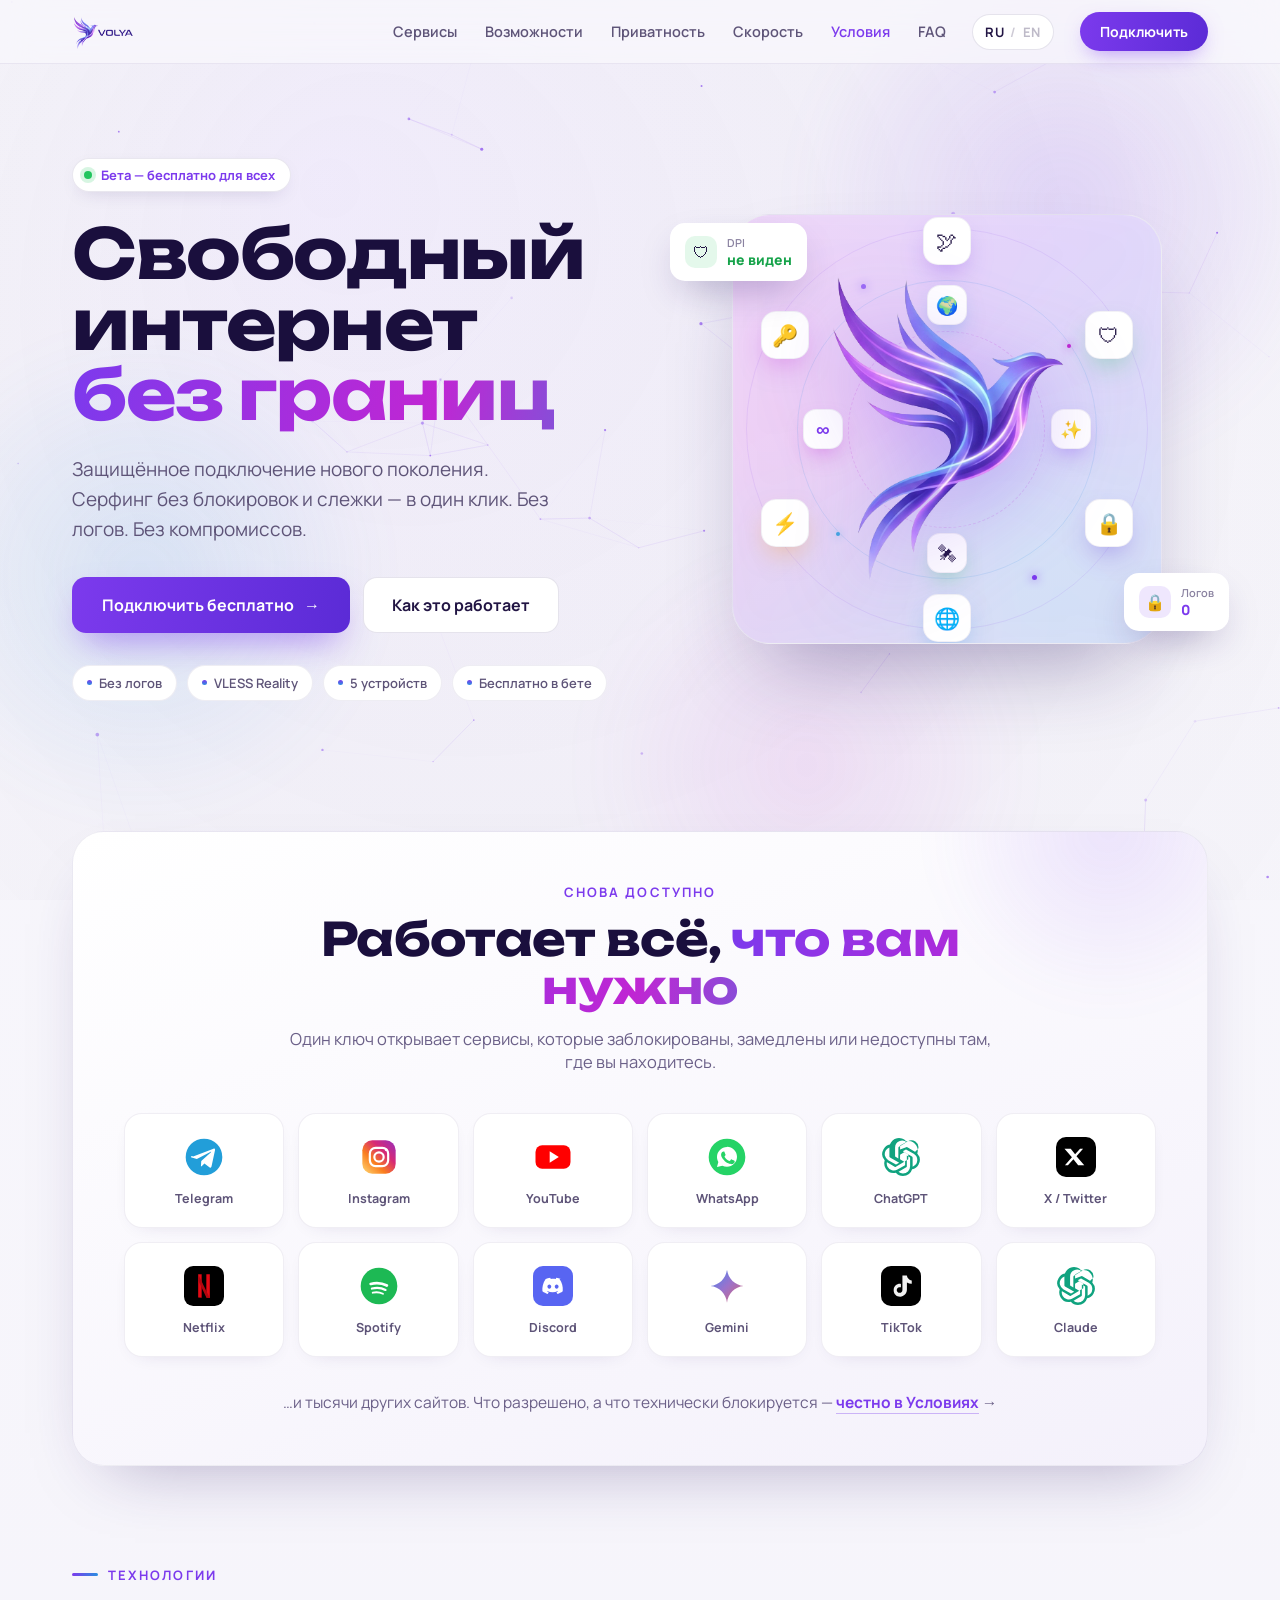
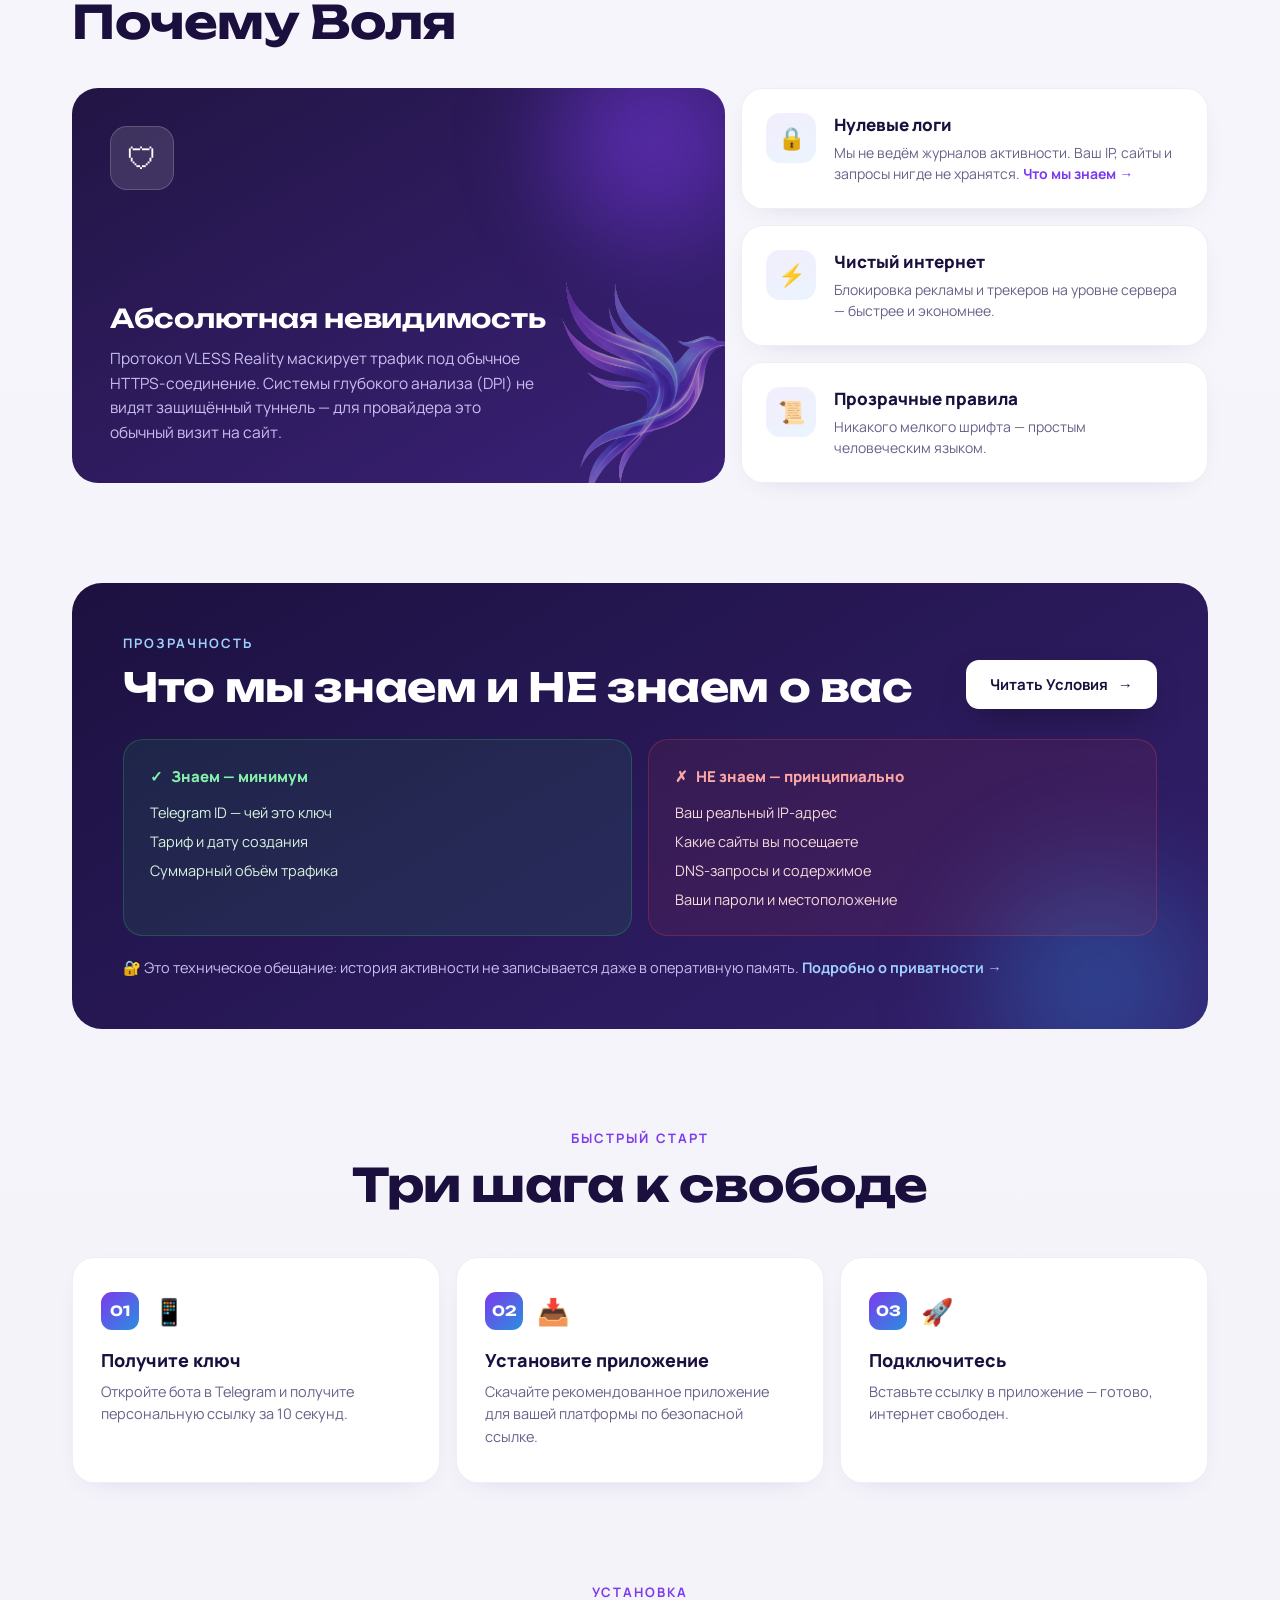
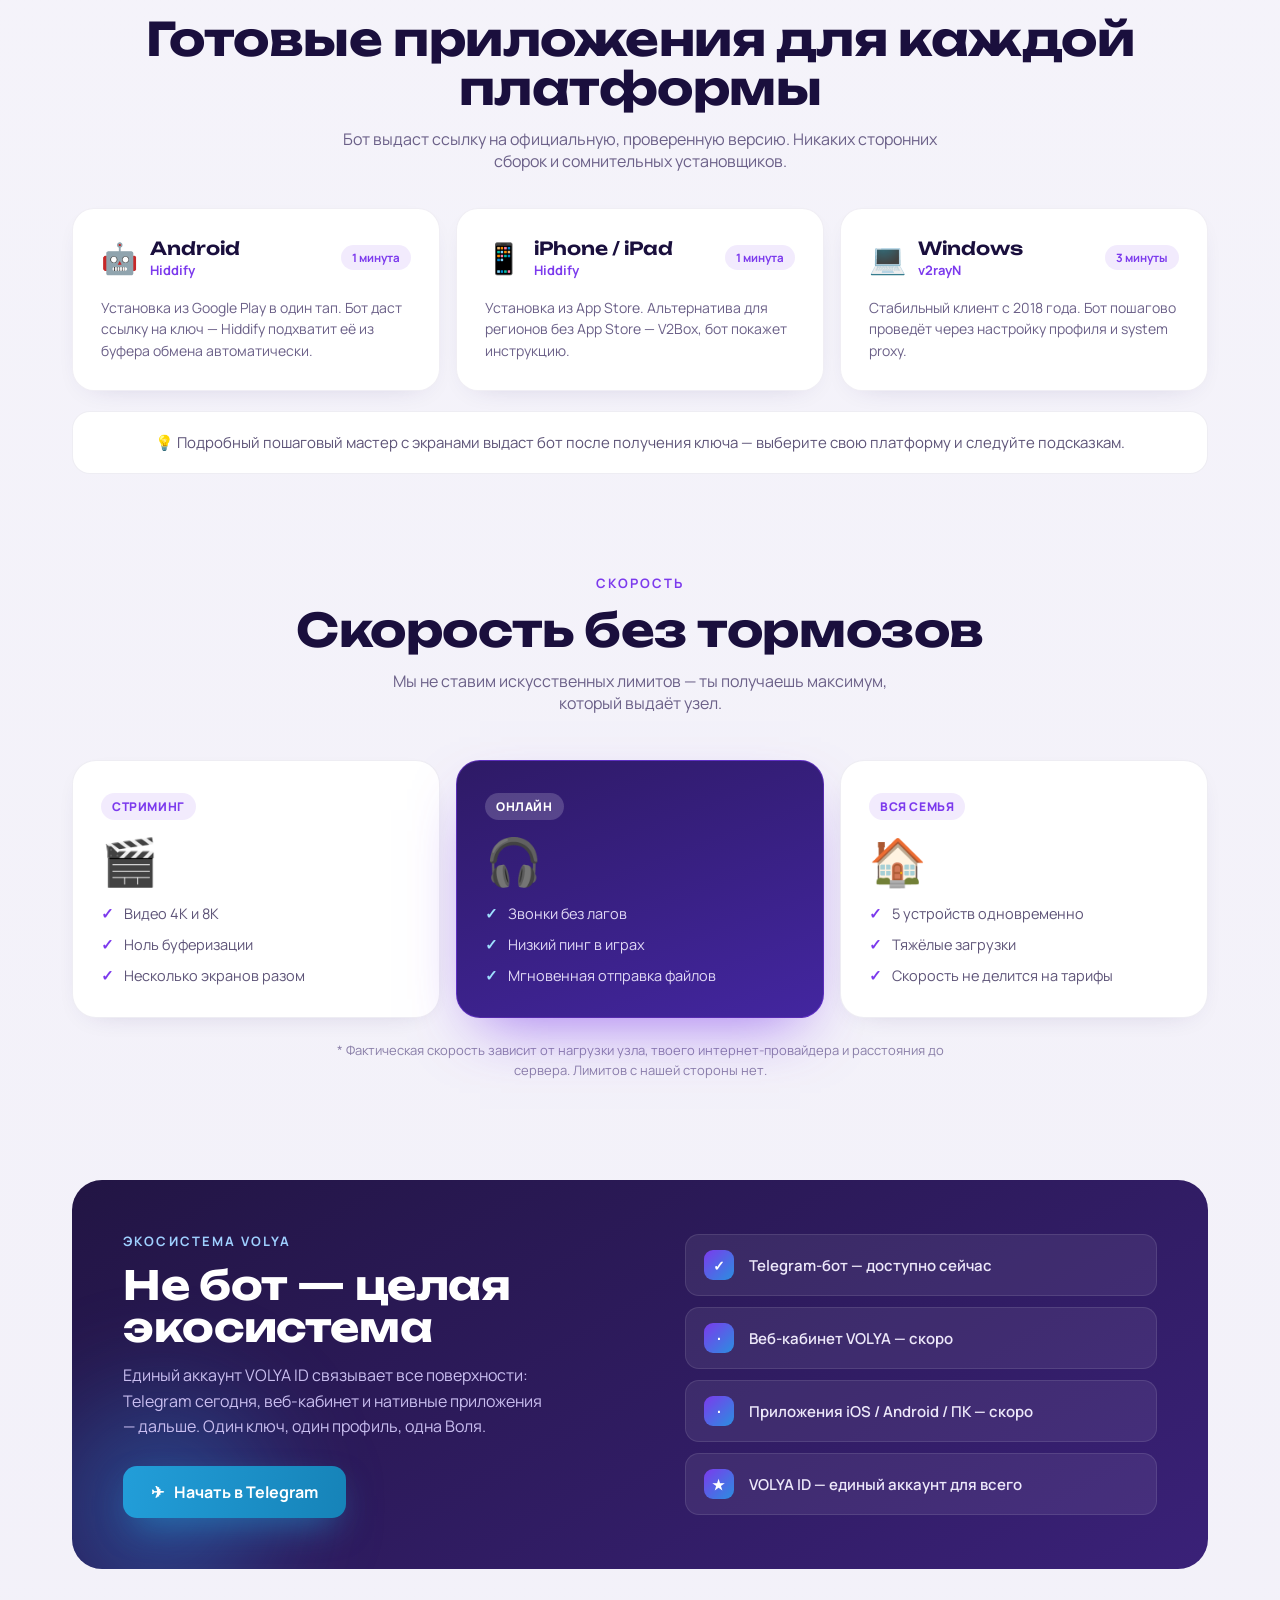
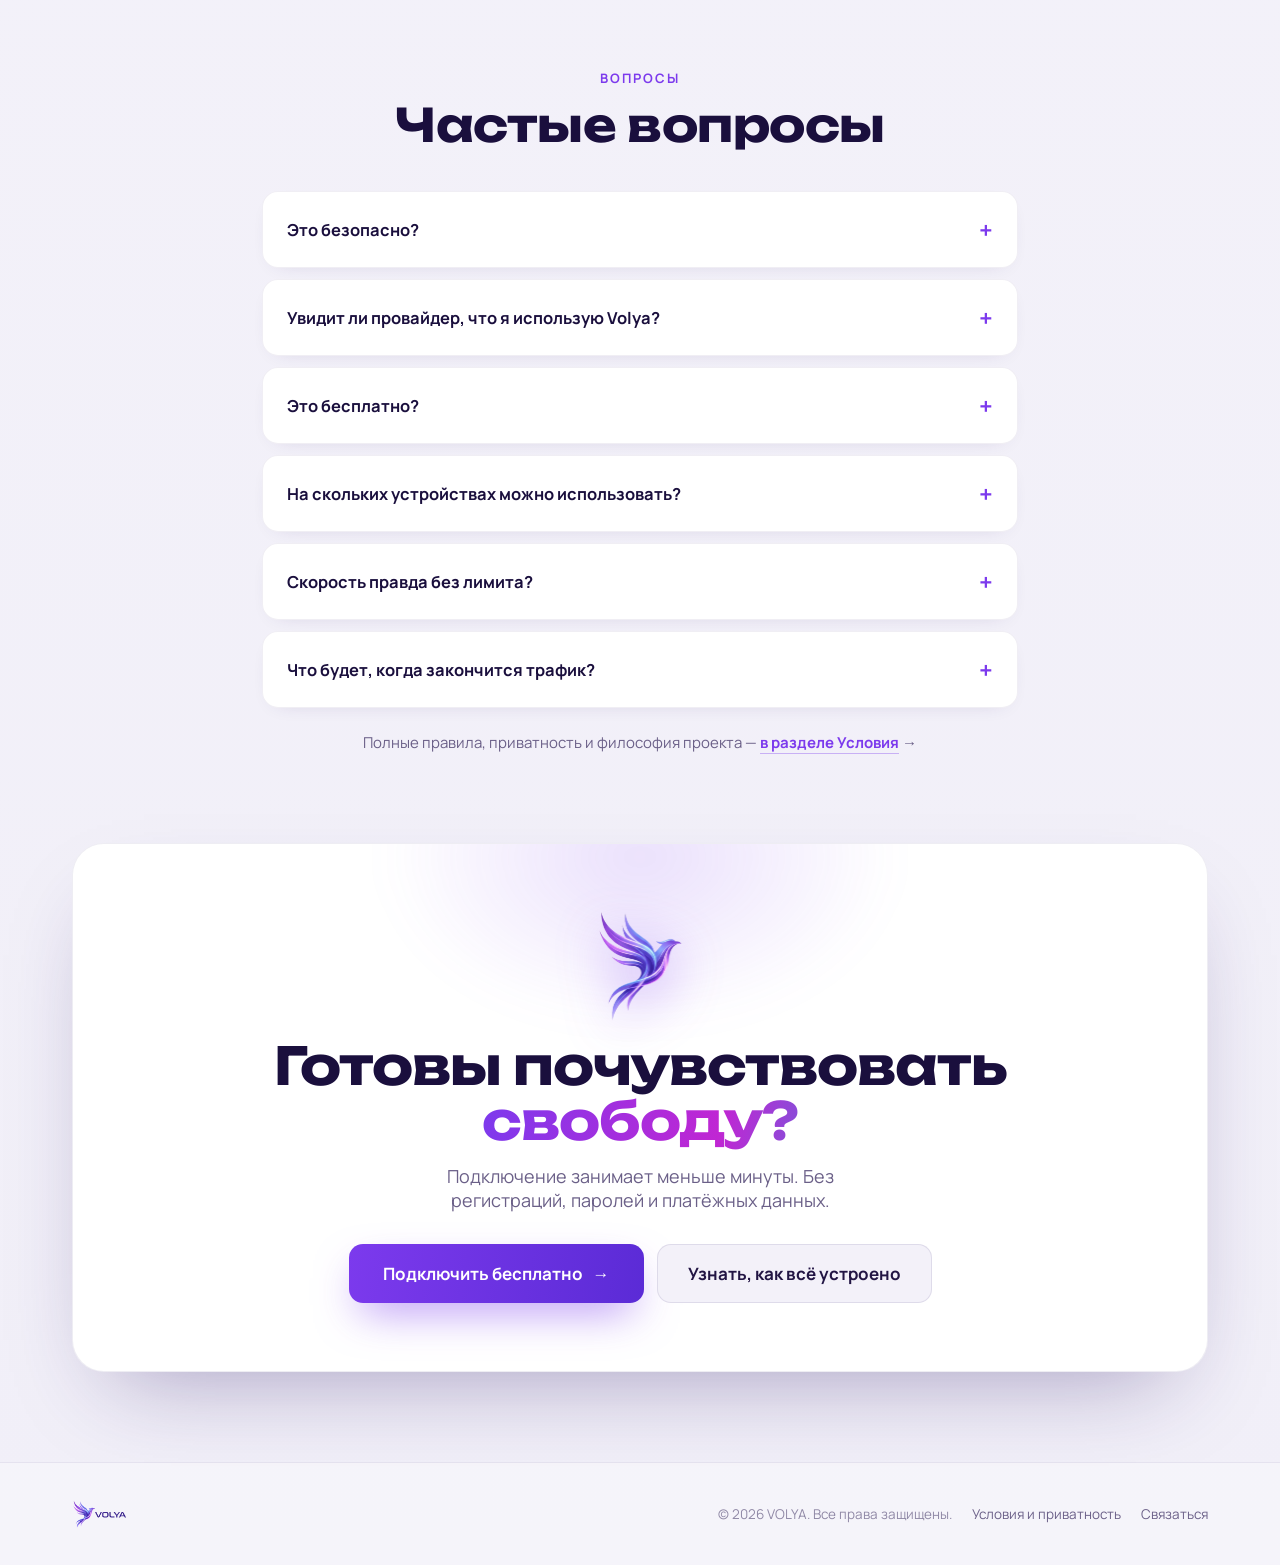
==== index.html @ 63282705 "feat(site): секция «Скорость без тормозов» вместо тарифов 10/20/30" ====
<!DOCTYPE html>
<html lang="ru">
<head>
<meta charset="UTF-8">
<meta name="viewport" content="width=device-width, initial-scale=1">
<title>VOLYA — Свободный интернет без границ</title>
<meta name="description" content="VOLYA — защищённое подключение нового поколения. Серфинг без блокировок и слежки в один клик. Без логов, без компромиссов.">
<link rel="icon" type="image/png" href="favicon.png?v=2">
<link href="assets/fonts/fonts.css" rel="stylesheet">
<style>
*{box-sizing:border-box;margin:0;padding:0}
html{scroll-behavior:smooth;scroll-padding-top:80px}
body{background:#F4F3F9;color:#221544;font-family:'Manrope',sans-serif;-webkit-font-smoothing:antialiased;overflow-x:hidden}
::selection{background:rgba(124,58,237,.18);color:#221544}
a{color:inherit;text-decoration:none}
button{font-family:inherit}
img{max-width:100%;display:block}
@keyframes floatY{0%{transform:translateY(0)}50%{transform:translateY(-16px)}100%{transform:translateY(0)}}
@keyframes floatY2{0%{transform:translateY(0)}50%{transform:translateY(13px)}100%{transform:translateY(0)}}
@keyframes meshShift{0%{transform:translate(0,0) rotate(0)}50%{transform:translate(-4%,3%) rotate(8deg)}100%{transform:translate(0,0) rotate(0)}}
@keyframes shimmer{0%{background-position:0% 50%}100%{background-position:200% 50%}}
@keyframes pulseDot{0%,100%{opacity:1;transform:scale(1)}50%{opacity:.35;transform:scale(.6)}}
@keyframes orbit{to{transform:rotate(360deg)}}
@keyframes orbitR{to{transform:rotate(-360deg)}}
.shdisplay{font-family:'Unbounded',sans-serif}
.shimmer{background:linear-gradient(100deg,#7C3AED 0%,#C026D3 38%,#2A8FE0 72%,#7C3AED 100%);background-size:200% auto;-webkit-background-clip:text;background-clip:text;color:transparent;animation:shimmer 7s linear infinite}
.hov{transition:transform .25s,box-shadow .25s,border-color .25s,background .25s,color .25s}
@media(prefers-reduced-motion:reduce){*,*::before,*::after{animation-duration:.001ms!important;animation-iteration-count:1!important;transition-duration:.001ms!important}}
@media(max-width:760px){[style*="blur(42px)"]{animation:none!important}}
.burger{display:none;align-items:center;justify-content:center;width:42px;height:42px;border-radius:12px;background:#fff;border:1px solid rgba(46,26,102,.12);cursor:pointer;flex-direction:column;gap:4px}
.burger span{display:block;width:18px;height:2px;border-radius:2px;background:#5E5478}
.mobile-menu{display:none;position:fixed;inset:0;z-index:60;background:rgba(248,247,252,.98);flex-direction:column;padding:88px 26px 30px;gap:6px}
.mobile-menu a{font-family:'Unbounded',sans-serif;font-weight:600;font-size:22px;color:#1A0F3D;padding:14px 0;border-bottom:1px solid rgba(46,26,102,.06)}
.mobile-menu .mm-cta{font-family:'Manrope';font-weight:700;font-size:16px;color:#fff;text-align:center;border:none;border-bottom:none;border-radius:14px;padding:16px;margin-top:16px;background:linear-gradient(100deg,#7C3AED,#5B2BD6)}
.mm-close{position:absolute;top:20px;right:20px;width:42px;height:42px;border-radius:12px;background:#fff;border:1px solid rgba(46,26,102,.12);cursor:pointer;font-size:20px;color:#5E5478}
.hov-nav:hover{color:#221544!important}
.hov-nav-active:hover{color:#5B2BD6!important}
.hov-btn:hover{transform:translateY(-1px);box-shadow:0 12px 28px -8px rgba(124,58,237,.75)!important}
.hov-cta:hover{transform:translateY(-2px);box-shadow:0 22px 46px -12px rgba(124,58,237,.75)!important}
.hov-secondary:hover{border-color:rgba(124,58,237,.4)!important}
.hov-card:hover{transform:translateY(-5px);box-shadow:0 18px 40px -18px rgba(124,58,237,.5)!important}
.hov-card-feat:hover{border-color:rgba(124,58,237,.3)!important}
.hov-lift:hover{transform:translateY(-2px)}
.hov-tariff:hover{transform:translateY(-5px)}
.hov-pill:hover{border-color:rgba(124,58,237,.4)!important;color:#221544!important}
.faq-button:hover{background:rgba(124,58,237,.04)}
.faq-item.open .faq-icon{transform:rotate(45deg)}
.faq-item.open .faq-answer{max-height:600px!important}
.faq-item.open{border-color:rgba(124,58,237,.35)!important}
.lang-btn{cursor:pointer;letter-spacing:.04em}
.lang-btn:hover{border-color:rgba(124,58,237,.4)!important}
@media(max-width:920px){
  .hero-grid{grid-template-columns:1fr!important;padding-top:120px!important}
  .hero-visual{min-height:380px!important;max-width:380px!important;margin:0 auto!important}
  .nav-links{display:none!important}
  .nav-cta-mobile-hide{display:none!important}
  .burger{display:flex!important}
  #siteNav{backdrop-filter:none!important;-webkit-backdrop-filter:none!important;background:rgba(248,247,252,.97)!important}
  .grid-3,.grid-6{grid-template-columns:1fr 1fr!important}
  .grid-features{grid-template-columns:1fr!important}
  .grid-tg{grid-template-columns:1fr!important}
}
@media(max-width:560px){
  .grid-3,.grid-6,.grid-tariffs{grid-template-columns:1fr!important}
  .nav-cta-mobile-hide{display:none!important}
  .nav-bar{padding:10px 18px!important;gap:14px!important}
  .section-pad{padding-left:18px!important;padding-right:18px!important}
}
</style>
</head>
<body>
<div style="position:relative;min-height:100vh;background:linear-gradient(180deg,#F8F7FC 0%,#F1EFF8 100%)">

<canvas id="cosmosCanvas" style="position:fixed;inset:0;width:100%;height:100%;pointer-events:none;z-index:0"></canvas>

<div id="ambient" style="position:fixed;inset:0;pointer-events:none;z-index:0;overflow:hidden">
  <div style="position:absolute;top:-10%;right:-6%;width:46vw;height:46vw;border-radius:50%;background:radial-gradient(circle,rgba(124,58,237,.16),transparent 65%);filter:blur(20px)"></div>
  <div style="position:absolute;top:34%;left:-10%;width:42vw;height:42vw;border-radius:50%;background:radial-gradient(circle,rgba(42,143,224,.13),transparent 65%);filter:blur(20px)"></div>
  <div style="position:absolute;bottom:-12%;right:18%;width:38vw;height:38vw;border-radius:50%;background:radial-gradient(circle,rgba(192,38,211,.10),transparent 65%);filter:blur(24px)"></div>
</div>

<!-- NAV -->
<nav id="siteNav" style="position:fixed;top:0;left:0;right:0;z-index:50;backdrop-filter:blur(16px);-webkit-backdrop-filter:blur(16px);background:rgba(248,247,252,.74);border-bottom:1px solid rgba(46,26,102,.07)">
  <div class="nav-bar" style="max-width:1200px;margin:0 auto;padding:12px 32px;display:flex;align-items:center;gap:26px">
    <a href="#top" style="display:flex;align-items:center;margin-right:auto"><img src="assets/logo.png" alt="VOLYA" style="height:34px;width:auto"></a>
    <div class="nav-links" style="display:flex;gap:28px;align-items:center">
      <a class="hov hov-nav" href="#services" style="font-size:14.5px;font-weight:600;color:#5E5478" data-i18n="nav.services">Сервисы</a>
      <a class="hov hov-nav" href="#why" style="font-size:14.5px;font-weight:600;color:#5E5478" data-i18n="nav.features">Возможности</a>
      <a class="hov hov-nav" href="/privacy.html" style="font-size:14.5px;font-weight:600;color:#5E5478" data-i18n="nav.privacy">Приватность</a>
      <a class="hov hov-nav" href="#tariffs" style="font-size:14.5px;font-weight:600;color:#5E5478" data-i18n="nav.tariffs">Скорость</a>
      <a class="hov hov-nav-active" href="/terms.html" style="font-size:14.5px;font-weight:600;color:#7C3AED" data-i18n="nav.terms">Условия</a>
      <a class="hov hov-nav" href="#faq" style="font-size:14.5px;font-weight:600;color:#5E5478" data-i18n="nav.faq">FAQ</a>
    </div>
    <button class="lang-btn" onclick="toggleLang()" style="display:flex;align-items:center;gap:6px;background:#fff;border:1px solid rgba(46,26,102,.12);color:#5E5478;font-weight:700;font-size:13px;padding:8px 12px;border-radius:999px">
      <span id="lang-ru" style="color:#221544">RU</span><span style="opacity:.3">/</span><span id="lang-en" style="opacity:.4">EN</span>
    </button>
    <a class="hov hov-btn nav-cta-mobile-hide" href="https://t.me/volya_gate_bot" target="_blank" rel="noopener" style="display:inline-flex;align-items:center;gap:8px;font-weight:700;font-size:14px;color:#fff;padding:10px 20px;border-radius:999px;background:linear-gradient(100deg,#7C3AED,#5B2BD6);box-shadow:0 8px 22px -8px rgba(124,58,237,.6)" data-i18n="nav.connect">Подключить</a>
    <button class="burger" onclick="toggleMenu()" aria-label="Меню"><span></span><span></span><span></span></button>
  </div>
</nav>

<!-- MOBILE MENU -->
<div id="mobileMenu" class="mobile-menu">
  <button class="mm-close" onclick="toggleMenu()" aria-label="Закрыть">✕</button>
  <a href="#services" onclick="toggleMenu()" data-i18n="nav.services">Сервисы</a>
  <a href="#why" onclick="toggleMenu()" data-i18n="nav.features">Возможности</a>
  <a href="/privacy.html" data-i18n="nav.privacy">Приватность</a>
  <a href="#tariffs" onclick="toggleMenu()" data-i18n="nav.tariffs">Скорость</a>
  <a href="/terms.html" data-i18n="nav.terms">Условия</a>
  <a href="#faq" onclick="toggleMenu()" data-i18n="nav.faq">FAQ</a>
  <a class="mm-cta" href="https://t.me/volya_gate_bot" target="_blank" rel="noopener" data-i18n="nav.connect">Подключить</a>
</div>

<!-- HERO -->
<header id="top" class="hero-grid section-pad" style="position:relative;z-index:1;max-width:1200px;margin:0 auto;padding:158px 32px 70px;display:grid;grid-template-columns:1.04fr .96fr;gap:48px;align-items:center">
  <div>
    <div data-reveal style="display:inline-flex;align-items:center;gap:9px;padding:7px 15px 7px 11px;border-radius:999px;background:#fff;border:1px solid rgba(46,26,102,.1);box-shadow:0 6px 20px -10px rgba(46,26,102,.25);font-size:13px;font-weight:700;color:#7C3AED;margin-bottom:26px;white-space:nowrap">
      <span style="width:8px;height:8px;border-radius:50%;background:#22C55E;box-shadow:0 0 0 4px rgba(34,197,94,.18);animation:pulseDot 1.8s infinite"></span><span data-i18n="hero.badge">Бета — бесплатно для всех</span>
    </div>
    <h1 data-reveal data-delay="80" class="shdisplay" style="font-weight:700;font-size:clamp(40px,5.4vw,72px);line-height:1.02;letter-spacing:-.02em;color:#1A0F3D;margin-bottom:24px">
      <span data-i18n="hero.title1">Свободный интернет</span> <span class="shimmer" data-i18n="hero.title2">без границ</span>
    </h1>
    <p data-reveal data-delay="160" style="font-size:clamp(16px,1.5vw,19px);line-height:1.6;color:#5E5478;max-width:500px;margin-bottom:32px" data-i18n="hero.sub">Защищённое подключение нового поколения. Серфинг без блокировок и слежки — в один клик. Без логов. Без компромиссов.</p>
    <div data-reveal data-delay="240" style="display:flex;gap:13px;flex-wrap:wrap;margin-bottom:32px">
      <a class="hov hov-cta" href="https://t.me/volya_gate_bot" target="_blank" rel="noopener" style="display:inline-flex;align-items:center;gap:10px;font-weight:700;font-size:16px;color:#fff;padding:16px 30px;border-radius:14px;background:linear-gradient(100deg,#7C3AED,#5B2BD6);box-shadow:0 16px 36px -12px rgba(124,58,237,.6)"><span data-i18n="hero.cta1">Подключить бесплатно</span> →</a>
      <a class="hov hov-secondary" href="#how" style="display:inline-flex;align-items:center;gap:10px;font-weight:700;font-size:16px;color:#221544;padding:16px 28px;border-radius:14px;background:#fff;border:1px solid rgba(46,26,102,.12)" data-i18n="hero.cta2">Как это работает</a>
    </div>
    <div data-reveal data-delay="320" id="hero-chips" style="display:flex;gap:10px;flex-wrap:wrap"></div>
  </div>
  <div class="hero-visual" data-reveal data-delay="120" style="position:relative;min-height:480px;display:flex;align-items:center;justify-content:center">
    <div style="position:relative;width:100%;max-width:430px;aspect-ratio:1;border-radius:38px;background:linear-gradient(160deg,#fff,#F2EFFB);border:1px solid rgba(46,26,102,.08);box-shadow:0 44px 90px -34px rgba(46,26,102,.42);overflow:hidden;display:flex;align-items:center;justify-content:center">
      <div style="position:absolute;width:130%;height:130%;background:conic-gradient(from 30deg,rgba(124,58,237,.20),rgba(42,143,224,.16),rgba(192,38,211,.20),rgba(124,58,237,.20));filter:blur(42px);animation:meshShift 16s ease-in-out infinite"></div>
      <div style="position:absolute;width:94%;height:94%;border:1px solid rgba(124,58,237,.10);border-radius:50%"></div>
      <div style="position:absolute;width:70%;height:70%;border:1px solid rgba(42,143,224,.13);border-radius:50%"></div>
      <div style="position:absolute;width:46%;height:46%;border:1px dashed rgba(192,38,211,.16);border-radius:50%"></div>
      <div style="position:absolute;top:16%;left:30%;width:5px;height:5px;border-radius:50%;background:#9B6BF5;box-shadow:0 0 10px #9B6BF5;animation:pulseDot 2.6s ease-in-out infinite"></div>
      <div style="position:absolute;top:74%;left:24%;width:4px;height:4px;border-radius:50%;background:#42A5E0;box-shadow:0 0 9px #42A5E0;animation:pulseDot 3.1s ease-in-out infinite"></div>
      <div style="position:absolute;top:30%;left:78%;width:4px;height:4px;border-radius:50%;background:#C026D3;box-shadow:0 0 9px #C026D3;animation:pulseDot 2.2s ease-in-out infinite"></div>
      <div style="position:absolute;top:84%;left:70%;width:5px;height:5px;border-radius:50%;background:#7C3AED;box-shadow:0 0 10px #7C3AED;animation:pulseDot 3.4s ease-in-out infinite"></div>
      <div style="position:absolute;width:88%;height:88%;border-radius:50%;animation:orbit 46s linear infinite">
        <div style="position:absolute;top:0%;left:50%;transform:translate(-50%,-50%)"><div style="width:48px;height:48px;border-radius:15px;background:#fff;border:1px solid rgba(46,26,102,.06);box-shadow:0 12px 28px -10px rgba(124,58,237,.55);display:flex;align-items:center;justify-content:center;font-size:21px;animation:orbitR 46s linear infinite">🕊</div></div>
        <div style="position:absolute;top:25%;left:93%;transform:translate(-50%,-50%)"><div style="width:48px;height:48px;border-radius:15px;background:#fff;border:1px solid rgba(46,26,102,.06);box-shadow:0 12px 28px -10px rgba(34,197,94,.5);display:flex;align-items:center;justify-content:center;font-size:21px;animation:orbitR 46s linear infinite">🛡</div></div>
        <div style="position:absolute;top:75%;left:93%;transform:translate(-50%,-50%)"><div style="width:48px;height:48px;border-radius:15px;background:#fff;border:1px solid rgba(46,26,102,.06);box-shadow:0 12px 28px -10px rgba(91,43,214,.5);display:flex;align-items:center;justify-content:center;font-size:21px;animation:orbitR 46s linear infinite">🔒</div></div>
        <div style="position:absolute;top:100%;left:50%;transform:translate(-50%,-50%)"><div style="width:48px;height:48px;border-radius:15px;background:#fff;border:1px solid rgba(46,26,102,.06);box-shadow:0 12px 28px -10px rgba(42,143,224,.55);display:flex;align-items:center;justify-content:center;font-size:21px;animation:orbitR 46s linear infinite">🌐</div></div>
        <div style="position:absolute;top:75%;left:7%;transform:translate(-50%,-50%)"><div style="width:48px;height:48px;border-radius:15px;background:#fff;border:1px solid rgba(46,26,102,.06);box-shadow:0 12px 28px -10px rgba(245,158,11,.5);display:flex;align-items:center;justify-content:center;font-size:21px;animation:orbitR 46s linear infinite">⚡</div></div>
        <div style="position:absolute;top:25%;left:7%;transform:translate(-50%,-50%)"><div style="width:48px;height:48px;border-radius:15px;background:#fff;border:1px solid rgba(46,26,102,.06);box-shadow:0 12px 28px -10px rgba(192,38,211,.5);display:flex;align-items:center;justify-content:center;font-size:21px;animation:orbitR 46s linear infinite">🔑</div></div>
      </div>
      <div style="position:absolute;width:58%;height:58%;border-radius:50%;animation:orbitR 32s linear infinite">
        <div style="position:absolute;top:0%;left:50%;transform:translate(-50%,-50%)"><div style="width:40px;height:40px;border-radius:13px;background:#fff;border:1px solid rgba(46,26,102,.06);box-shadow:0 10px 22px -8px rgba(42,143,224,.5);display:flex;align-items:center;justify-content:center;font-size:18px;animation:orbit 32s linear infinite">🌍</div></div>
        <div style="position:absolute;top:50%;left:100%;transform:translate(-50%,-50%)"><div style="width:40px;height:40px;border-radius:13px;background:#fff;border:1px solid rgba(46,26,102,.06);box-shadow:0 10px 22px -8px rgba(124,58,237,.5);display:flex;align-items:center;justify-content:center;font-size:18px;animation:orbit 32s linear infinite">✨</div></div>
        <div style="position:absolute;top:100%;left:50%;transform:translate(-50%,-50%)"><div style="width:40px;height:40px;border-radius:13px;background:#fff;border:1px solid rgba(46,26,102,.06);box-shadow:0 10px 22px -8px rgba(34,197,94,.45);display:flex;align-items:center;justify-content:center;font-size:18px;animation:orbit 32s linear infinite">🛰</div></div>
        <div style="position:absolute;top:50%;left:0%;transform:translate(-50%,-50%)"><div style="width:40px;height:40px;border-radius:13px;background:#fff;border:1px solid rgba(46,26,102,.06);box-shadow:0 10px 22px -8px rgba(192,38,211,.5);display:flex;align-items:center;justify-content:center;font-size:19px;color:#7C3AED;font-weight:800;font-family:Unbounded,sans-serif;animation:orbit 32s linear infinite">∞</div></div>
      </div>
      <img src="assets/bird.png" alt="VOLYA" style="position:relative;width:58%;filter:drop-shadow(0 22px 44px rgba(124,58,237,.38));animation:floatY 6s ease-in-out infinite">
    </div>
    <div style="position:absolute;top:7%;left:-3%;display:flex;align-items:center;gap:10px;padding:12px 15px;border-radius:15px;background:#fff;box-shadow:0 16px 40px -14px rgba(46,26,102,.4);animation:floatY2 5s ease-in-out infinite">
      <span style="width:32px;height:32px;border-radius:10px;background:rgba(34,197,94,.12);display:flex;align-items:center;justify-content:center;font-size:16px">🛡</span>
      <div><div style="font-size:11px;color:#8A82A0;font-weight:600">DPI</div><div style="font-size:14px;font-weight:800;color:#16A34A" data-i18n="proof.dpi">не виден</div></div>
    </div>
    <div style="position:absolute;bottom:8%;right:-4%;display:flex;align-items:center;gap:10px;padding:12px 15px;border-radius:15px;background:#fff;box-shadow:0 16px 40px -14px rgba(46,26,102,.4);animation:floatY 5.6s ease-in-out infinite">
      <span style="width:32px;height:32px;border-radius:10px;background:rgba(124,58,237,.12);display:flex;align-items:center;justify-content:center;font-size:16px">🔒</span>
      <div><div style="font-size:11px;color:#8A82A0;font-weight:600" data-i18n="proof.logsLabel">Логов</div><div style="font-size:14px;font-weight:800;color:#7C3AED">0</div></div>
    </div>
  </div>
</header>

<!-- SERVICES -->
<section id="services" class="section-pad" style="position:relative;z-index:1;max-width:1200px;margin:0 auto;padding:60px 32px 40px">
  <div data-reveal style="position:relative;overflow:hidden;border-radius:32px;background:linear-gradient(160deg,#fff,#F4F1FB);border:1px solid rgba(46,26,102,.08);box-shadow:0 30px 70px -38px rgba(46,26,102,.4);padding:clamp(32px,4vw,56px)">
    <div style="position:absolute;top:-30%;right:-8%;width:380px;height:380px;border-radius:50%;background:radial-gradient(circle,rgba(124,58,237,.12),transparent 65%);filter:blur(20px)"></div>
    <div style="position:relative;text-align:center;max-width:720px;margin:0 auto 40px">
      <div style="font-size:13px;font-weight:700;letter-spacing:.16em;text-transform:uppercase;color:#7C3AED;margin-bottom:14px" data-i18n="services.kicker">Снова доступно</div>
      <h2 class="shdisplay" style="font-weight:700;font-size:clamp(28px,3.8vw,46px);line-height:1.05;letter-spacing:-.01em;color:#1A0F3D"><span data-i18n="services.title1">Работает всё,</span> <span class="shimmer" data-i18n="services.title2">что вам нужно</span></h2>
      <p style="font-size:16.5px;color:#6B6088;margin-top:16px" data-i18n="services.sub">Один ключ открывает сервисы, которые заблокированы, замедлены или недоступны там, где вы находитесь.</p>
    </div>
    <div id="brands-grid" class="grid-6" style="position:relative;display:grid;grid-template-columns:repeat(6,1fr);gap:14px"></div>
    <div style="position:relative;text-align:center;margin-top:34px;font-size:15.5px;color:#6B6088">
      <span data-i18n="services.caption">…и тысячи других сайтов. Что разрешено, а что технически блокируется —</span> <a href="/terms.html#rules" style="color:#7C3AED;font-weight:700;border-bottom:1px solid rgba(124,58,237,.35)" data-i18n="services.captionLink">честно в Условиях</a> →
    </div>
  </div>
</section>

<!-- WHY / FEATURES -->
<section id="why" class="section-pad" style="position:relative;z-index:1;max-width:1200px;margin:0 auto;padding:60px 32px 40px">
  <div data-reveal style="margin-bottom:42px">
    <div style="display:flex;align-items:center;gap:10px;margin-bottom:14px"><span style="width:26px;height:3px;border-radius:3px;background:linear-gradient(90deg,#7C3AED,#2A8FE0)"></span><span style="font-size:13px;font-weight:700;letter-spacing:.16em;text-transform:uppercase;color:#7C3AED" data-i18n="features.kicker">Технологии</span></div>
    <h2 class="shdisplay" style="font-weight:700;font-size:clamp(28px,3.8vw,46px);line-height:1.05;letter-spacing:-.01em;color:#1A0F3D" data-i18n="features.title">Почему Воля</h2>
  </div>
  <div class="grid-features" style="display:grid;grid-template-columns:1.4fr 1fr;gap:16px">
    <div data-reveal style="position:relative;overflow:hidden;padding:38px;border-radius:26px;background:linear-gradient(150deg,#221544,#3A2178);color:#fff;display:flex;flex-direction:column;justify-content:space-between;min-height:310px">
      <div style="position:absolute;top:-30%;right:-15%;width:340px;height:340px;border-radius:50%;background:radial-gradient(circle,rgba(124,58,237,.6),transparent 65%);filter:blur(30px)"></div>
      <img src="assets/bird.png" alt="" style="position:absolute;bottom:-20px;right:-10px;width:180px;opacity:.5">
      <div style="position:relative;font-size:30px;width:64px;height:64px;display:flex;align-items:center;justify-content:center;border-radius:17px;background:rgba(255,255,255,.12);border:1px solid rgba(255,255,255,.18)" data-i18n="featureMain.icon">🛡</div>
      <div style="position:relative">
        <h3 class="shdisplay" style="font-weight:600;font-size:26px;letter-spacing:-.01em;margin-bottom:12px" data-i18n="featureMain.title">Абсолютная невидимость</h3>
        <p style="font-size:15.5px;line-height:1.6;color:#C9BEF0;max-width:430px" data-i18n="featureMain.text">Протокол VLESS Reality маскирует трафик под обычное HTTPS-соединение. Системы глубокого анализа (DPI) не видят защищённый туннель — для провайдера это обычный визит на сайт.</p>
      </div>
    </div>
    <div id="features-list" style="display:grid;gap:16px"></div>
  </div>
</section>

<!-- TRANSPARENCY -->
<section id="transparency" class="section-pad" style="position:relative;z-index:1;max-width:1200px;margin:0 auto;padding:60px 32px 40px">
  <div data-reveal style="position:relative;overflow:hidden;border-radius:30px;background:linear-gradient(150deg,#1C1140,#34206E);color:#fff;padding:clamp(32px,4vw,52px)">
    <div style="position:absolute;bottom:-30%;right:-6%;width:360px;height:360px;border-radius:50%;background:radial-gradient(circle,rgba(42,143,224,.4),transparent 65%);filter:blur(40px)"></div>
    <div style="position:relative;display:flex;align-items:flex-end;justify-content:space-between;gap:24px;flex-wrap:wrap;margin-bottom:30px">
      <div>
        <div style="font-size:13px;font-weight:700;letter-spacing:.16em;text-transform:uppercase;color:#9FD0FF;margin-bottom:14px" data-i18n="trans.kicker">Прозрачность</div>
        <h2 class="shdisplay" style="font-weight:700;font-size:clamp(26px,3.4vw,40px);line-height:1.08;letter-spacing:-.01em" data-i18n="trans.title">Что мы знаем и НЕ знаем о вас</h2>
      </div>
      <a class="hov hov-lift" href="/terms.html" style="display:inline-flex;align-items:center;gap:10px;font-weight:700;font-size:15px;color:#1A0F3D;padding:14px 24px;border-radius:13px;background:#fff;box-shadow:0 14px 34px -14px rgba(0,0,0,.5)"><span data-i18n="trans.cta">Читать Условия</span> →</a>
    </div>
    <div class="grid-features" style="position:relative;display:grid;grid-template-columns:1fr 1fr;gap:16px">
      <div style="padding:26px;border-radius:20px;background:rgba(34,197,94,.1);border:1px solid rgba(34,197,94,.28)">
        <div style="font-weight:800;font-size:15px;color:#86EFAC;margin-bottom:16px;display:flex;align-items:center;gap:8px"><span>✓</span><span data-i18n="trans.knowLabel">Знаем — минимум</span></div>
        <div id="trans-know" style="display:flex;flex-direction:column;gap:10px"></div>
      </div>
      <div style="padding:26px;border-radius:20px;background:rgba(239,68,68,.08);border:1px solid rgba(239,68,68,.26)">
        <div style="font-weight:800;font-size:15px;color:#FCA5A5;margin-bottom:16px;display:flex;align-items:center;gap:8px"><span>✗</span><span data-i18n="trans.dontLabel">НЕ знаем — принципиально</span></div>
        <div id="trans-dont" style="display:flex;flex-direction:column;gap:10px"></div>
      </div>
    </div>
    <p style="position:relative;margin-top:22px;font-size:14.5px;color:#C9BEF0">🔐 <span data-i18n="trans.note">Это техническое обещание: история активности не записывается даже в оперативную память.</span> <a href="/terms.html#privacy" style="color:#9FD0FF;font-weight:700" data-i18n="trans.noteLink">Подробно о приватности</a> →</p>
  </div>
</section>

<!-- HOW IT WORKS -->
<section id="how" class="section-pad" style="position:relative;z-index:1;max-width:1200px;margin:0 auto;padding:60px 32px 40px">
  <div data-reveal style="text-align:center;margin-bottom:48px">
    <div style="font-size:13px;font-weight:700;letter-spacing:.16em;text-transform:uppercase;color:#7C3AED;margin-bottom:14px" data-i18n="steps.kicker">Быстрый старт</div>
    <h2 class="shdisplay" style="font-weight:700;font-size:clamp(28px,3.8vw,46px);line-height:1.05;letter-spacing:-.01em;color:#1A0F3D" data-i18n="steps.title">Три шага к свободе</h2>
  </div>
  <div id="steps-list" class="grid-3" style="display:grid;grid-template-columns:repeat(3,1fr);gap:16px"></div>
</section>

<!-- SETUP — detailed per-platform (added back at user's request) -->
<section id="setup" class="section-pad" style="position:relative;z-index:1;max-width:1200px;margin:0 auto;padding:60px 32px 40px">
  <div data-reveal style="text-align:center;margin-bottom:36px">
    <div style="font-size:13px;font-weight:700;letter-spacing:.16em;text-transform:uppercase;color:#7C3AED;margin-bottom:14px" data-i18n="setup.kicker">Установка</div>
    <h2 class="shdisplay" style="font-weight:700;font-size:clamp(28px,3.8vw,46px);line-height:1.05;letter-spacing:-.01em;color:#1A0F3D" data-i18n="setup.title">Готовые приложения для каждой платформы</h2>
    <p style="font-size:16px;color:#6B6088;max-width:620px;margin:16px auto 0" data-i18n="setup.sub">Бот выдаст ссылку на официальную, проверенную версию. Никаких сторонних сборок и сомнительных установщиков.</p>
  </div>
  <div id="setup-list" class="grid-3" style="display:grid;grid-template-columns:repeat(3,1fr);gap:16px"></div>
  <div data-reveal style="margin-top:20px;text-align:center;padding:20px;border-radius:18px;background:#fff;border:1px solid rgba(46,26,102,.08);font-size:15px;color:#5E5478">💡 <span data-i18n="setup.note">Подробный пошаговый мастер с экранами выдаст бот после получения ключа — выберите свою платформу и следуйте подсказкам.</span></div>
</section>

<!-- TARIFFS -->
<section id="tariffs" class="section-pad" style="position:relative;z-index:1;max-width:1200px;margin:0 auto;padding:60px 32px 40px">
  <div data-reveal style="text-align:center;margin-bottom:46px">
    <div style="font-size:13px;font-weight:700;letter-spacing:.16em;text-transform:uppercase;color:#7C3AED;margin-bottom:14px" data-i18n="tariffs.kicker">Скорость</div>
    <h2 class="shdisplay" style="font-weight:700;font-size:clamp(28px,3.8vw,46px);line-height:1.05;letter-spacing:-.01em;color:#1A0F3D" data-i18n="tariffs.title">Скорость без тормозов</h2>
    <p style="font-size:16px;color:#6B6088;max-width:520px;margin:16px auto 0" data-i18n="tariffs.sub">Мы не ставим искусственных лимитов — ты получаешь максимум, который выдаёт узел.</p>
  </div>
  <div id="tariffs-list" class="grid-tariffs grid-3" style="display:grid;grid-template-columns:repeat(3,1fr);gap:16px"></div>
  <div data-reveal style="margin-top:22px;text-align:center;max-width:640px;margin-left:auto;margin-right:auto;font-size:13px;line-height:1.55;color:#8A7FA8" data-i18n="tariffs.note">* Фактическая скорость зависит от нагрузки узла, твоего интернет-провайдера и расстояния до сервера. Лимитов с нашей стороны нет.</div>
</section>

<!-- TELEGRAM HUB -->
<section class="section-pad" style="position:relative;z-index:1;max-width:1200px;margin:0 auto;padding:60px 32px 40px">
  <div data-reveal class="grid-tg" style="position:relative;overflow:hidden;border-radius:30px;background:linear-gradient(150deg,#221544,#3A2178);color:#fff;padding:clamp(32px,4vw,52px);display:grid;grid-template-columns:1.05fr .95fr;gap:40px;align-items:center">
    <div style="position:absolute;bottom:-30%;left:-8%;width:360px;height:360px;border-radius:50%;background:radial-gradient(circle,rgba(42,143,224,.45),transparent 65%);filter:blur(40px)"></div>
    <div style="position:relative">
      <div style="font-size:13px;font-weight:700;letter-spacing:.16em;text-transform:uppercase;color:#9FD0FF;margin-bottom:14px" data-i18n="tg.kicker">Экосистема VOLYA</div>
      <h2 class="shdisplay" style="font-weight:700;font-size:clamp(26px,3.2vw,40px);line-height:1.07;letter-spacing:-.01em;margin-bottom:14px" data-i18n="tg.title">Не бот — целая экосистема</h2>
      <p style="font-size:16px;line-height:1.6;color:#C9BEF0;max-width:420px;margin-bottom:26px" data-i18n="tg.sub">Единый аккаунт VOLYA ID связывает все поверхности: Telegram сегодня, веб-кабинет и нативные приложения — дальше. Один ключ, один профиль, одна Воля.</p>
      <a class="hov hov-lift" href="https://t.me/volya_gate_bot" target="_blank" rel="noopener" style="display:inline-flex;align-items:center;gap:10px;font-weight:700;font-size:16px;color:#fff;padding:15px 28px;border-radius:14px;background:linear-gradient(100deg,#229ED9,#1683b8);box-shadow:0 14px 36px -12px rgba(34,158,217,.7)">✈ <span data-i18n="tg.cta">Начать в Telegram</span></a>
    </div>
    <div id="tg-steps" style="position:relative;display:flex;flex-direction:column;gap:11px"></div>
  </div>
</section>

<!-- FAQ -->
<section id="faq" class="section-pad" style="position:relative;z-index:1;max-width:820px;margin:0 auto;padding:60px 32px 40px">
  <div data-reveal style="text-align:center;margin-bottom:42px">
    <div style="font-size:13px;font-weight:700;letter-spacing:.16em;text-transform:uppercase;color:#7C3AED;margin-bottom:14px" data-i18n="faq.kicker">Вопросы</div>
    <h2 class="shdisplay" style="font-weight:700;font-size:clamp(28px,3.8vw,46px);line-height:1.05;letter-spacing:-.01em;color:#1A0F3D" data-i18n="faq.title">Частые вопросы</h2>
  </div>
  <div id="faq-list" style="display:flex;flex-direction:column;gap:11px"></div>
  <div data-reveal style="text-align:center;margin-top:24px;font-size:15px;color:#6B6088"><span data-i18n="faq.more">Полные правила, приватность и философия проекта —</span> <a href="/terms.html" style="color:#7C3AED;font-weight:700;border-bottom:1px solid rgba(124,58,237,.35)" data-i18n="faq.moreLink">в разделе Условия</a> →</div>
</section>

<!-- FINAL CTA -->
<section class="section-pad" style="position:relative;z-index:1;max-width:1200px;margin:0 auto;padding:50px 32px 90px">
  <div data-reveal style="position:relative;overflow:hidden;text-align:center;border-radius:32px;padding:68px 40px;background:#fff;border:1px solid rgba(46,26,102,.08);box-shadow:0 40px 90px -40px rgba(46,26,102,.4)">
    <div style="position:absolute;top:-30%;left:50%;transform:translateX(-50%);width:520px;height:340px;background:radial-gradient(ellipse,rgba(124,58,237,.16),transparent 70%);filter:blur(20px)"></div>
    <img src="assets/bird.png" alt="" style="position:relative;width:88px;margin:0 auto 18px;filter:drop-shadow(0 12px 26px rgba(124,58,237,.4))">
    <h2 class="shdisplay" style="position:relative;font-weight:700;font-size:clamp(28px,4.2vw,52px);line-height:1.05;letter-spacing:-.02em;color:#1A0F3D;margin-bottom:16px"><span data-i18n="cta.title1">Готовы почувствовать</span> <span class="shimmer" data-i18n="cta.title2">свободу?</span></h2>
    <p style="position:relative;font-size:18px;color:#6B6088;max-width:500px;margin:0 auto 32px" data-i18n="cta.sub">Подключение занимает меньше минуты. Без регистраций, паролей и платёжных данных.</p>
    <div style="position:relative;display:flex;gap:13px;justify-content:center;flex-wrap:wrap">
      <a class="hov hov-cta" href="https://t.me/volya_gate_bot" target="_blank" rel="noopener" style="display:inline-flex;align-items:center;gap:10px;font-weight:700;font-size:17px;color:#fff;padding:17px 34px;border-radius:14px;background:linear-gradient(100deg,#7C3AED,#5B2BD6);box-shadow:0 18px 44px -12px rgba(124,58,237,.6)"><span data-i18n="cta.btn1">Подключить бесплатно</span> →</a>
      <a class="hov" href="/terms.html" style="display:inline-flex;align-items:center;gap:10px;font-weight:700;font-size:17px;color:#221544;padding:17px 30px;border-radius:14px;background:#F3F1F9;border:1px solid rgba(46,26,102,.1)" data-i18n="cta.btn2">Узнать, как всё устроено</a>
    </div>
  </div>
</section>

<!-- FOOTER -->
<footer style="position:relative;z-index:1;border-top:1px solid rgba(46,26,102,.08);background:rgba(248,247,252,.6)">
  <div class="section-pad" style="max-width:1200px;margin:0 auto;padding:36px 32px;display:flex;align-items:center;gap:20px;flex-wrap:wrap">
    <img src="assets/logo.png" alt="VOLYA" style="height:30px;margin-right:auto">
    <span style="font-size:13.5px;color:#9089A6" data-i18n="footer.rights">© 2026 VOLYA. Все права защищены.</span>
    <a class="hov" href="/terms.html" style="font-size:13.5px;color:#6B6088" data-i18n="footer.terms">Условия и приватность</a>
    <a class="hov" href="https://t.me/volya_gate_bot" target="_blank" rel="noopener" style="font-size:13.5px;color:#6B6088" data-i18n="footer.contact">Связаться</a>
  </div>
</footer>

</div>

<script>
// ── i18n dictionaries ────────────────────────────────────────────────────────
const RU = {
  nav: {services:'Сервисы',features:'Возможности',privacy:'Приватность',tariffs:'Скорость',terms:'Условия',faq:'FAQ',connect:'Подключить'},
  hero: {badge:'Бета — бесплатно для всех',title1:'Свободный интернет',title2:'без границ',sub:'Защищённое подключение нового поколения. Серфинг без блокировок и слежки — в один клик. Без логов. Без компромиссов.',cta1:'Подключить бесплатно',cta2:'Как это работает',chips:['Без логов','VLESS Reality','5 устройств','Бесплатно в бете']},
  proof: {dpi:'не виден',logsLabel:'Логов'},
  services: {kicker:'Снова доступно',title1:'Работает всё,',title2:'что вам нужно',sub:'Один ключ открывает сервисы, которые заблокированы, замедлены или недоступны там, где вы находитесь.',caption:'…и тысячи других сайтов. Что разрешено, а что технически блокируется —',captionLink:'честно в Условиях'},
  features: {kicker:'Технологии',title:'Почему Воля'},
  featureMain: {icon:'🛡',title:'Абсолютная невидимость',text:'Протокол VLESS Reality маскирует трафик под обычное HTTPS-соединение. Системы глубокого анализа (DPI) не видят защищённый туннель — для провайдера это обычный визит на сайт.'},
  featureList: [
    {icon:'🔒',title:'Нулевые логи',text:'Мы не ведём журналов активности. Ваш IP, сайты и запросы нигде не хранятся.',link:'/terms.html#privacy',linkText:'Что мы знаем'},
    {icon:'⚡',title:'Чистый интернет',text:'Блокировка рекламы и трекеров на уровне сервера — быстрее и экономнее.'},
    {icon:'📜',title:'Прозрачные правила',text:'Никакого мелкого шрифта — простым человеческим языком.'}
  ],
  trans: {kicker:'Прозрачность',title:'Что мы знаем и НЕ знаем о вас',cta:'Читать Условия',knowLabel:'Знаем — минимум',know:['Telegram ID — чей это ключ','Тариф и дату создания','Суммарный объём трафика'],dontLabel:'НЕ знаем — принципиально',dont:['Ваш реальный IP-адрес','Какие сайты вы посещаете','DNS-запросы и содержимое','Ваши пароли и местоположение'],note:'Это техническое обещание: история активности не записывается даже в оперативную память.',noteLink:'Подробно о приватности'},
  steps: {kicker:'Быстрый старт',title:'Три шага к свободе'},
  stepList: [
    {n:'01',icon:'📱',title:'Получите ключ',text:'Откройте бота в Telegram и получите персональную ссылку за 10 секунд.'},
    {n:'02',icon:'📥',title:'Установите приложение',text:'Скачайте рекомендованное приложение для вашей платформы по безопасной ссылке.'},
    {n:'03',icon:'🚀',title:'Подключитесь',text:'Вставьте ссылку в приложение — готово, интернет свободен.'}
  ],
  setup: {kicker:'Установка',title:'Готовые приложения для каждой платформы',sub:'Бот выдаст ссылку на официальную, проверенную версию. Никаких сторонних сборок и сомнительных установщиков.',note:'Подробный пошаговый мастер с экранами выдаст бот после получения ключа — выберите свою платформу и следуйте подсказкам.'},
  setupList: [
    {icon:'🤖',platform:'Android',app:'Hiddify',text:'Установка из Google Play в один тап. Бот даст ссылку на ключ — Hiddify подхватит её из буфера обмена автоматически.',tag:'1 минута'},
    {icon:'📱',platform:'iPhone / iPad',app:'Hiddify',text:'Установка из App Store. Альтернатива для регионов без App Store — V2Box, бот покажет инструкцию.',tag:'1 минута'},
    {icon:'💻',platform:'Windows',app:'v2rayN',text:'Стабильный клиент с 2018 года. Бот пошагово проведёт через настройку профиля и system proxy.',tag:'3 минуты'}
  ],
  tariffs: {kicker:'Скорость',title:'Скорость без тормозов',sub:'Мы не ставим искусственных лимитов — ты получаешь максимум, который выдаёт узел.',note:'* Фактическая скорость зависит от нагрузки узла, твоего интернет-провайдера и расстояния до сервера. Лимитов с нашей стороны нет.'},
  speedUses: [
    {icon:'🎬',tag:'Стриминг',items:['Видео 4K и 8K','Ноль буферизации','Несколько экранов разом']},
    {icon:'🎧',tag:'Онлайн',items:['Звонки без лагов','Низкий пинг в играх','Мгновенная отправка файлов']},
    {icon:'🏠',tag:'Вся семья',items:['5 устройств одновременно','Тяжёлые загрузки','Скорость не делится на тарифы']}
  ],
  tg: {kicker:'Экосистема VOLYA',title:'Не бот — целая экосистема',sub:'Единый аккаунт VOLYA ID связывает все поверхности: Telegram сегодня, веб-кабинет и нативные приложения — дальше. Один ключ, один профиль, одна Воля.',cta:'Начать в Telegram'},
  tgSteps: [
    {n:'✓',text:'Telegram-бот — доступно сейчас'},
    {n:'∙',text:'Веб-кабинет VOLYA — скоро'},
    {n:'∙',text:'Приложения iOS / Android / ПК — скоро'},
    {n:'★',text:'VOLYA ID — единый аккаунт для всего'}
  ],
  faq: {kicker:'Вопросы',title:'Частые вопросы',more:'Полные правила, приватность и философия проекта —',moreLink:'в разделе Условия'},
  faqList: [
    {q:'Это безопасно?',a:'Да. Воля использует VLESS Reality — одну из самых продвинутых технологий защиты трафика. Соединение выглядит как обычный HTTPS, данные шифруются end-to-end, а логи активности не ведутся.'},
    {q:'Увидит ли провайдер, что я использую Volya?',a:'Нет. Технология VLESS Reality делает трафик неотличимым от обычного HTTPS. Системы DPI, которые используют провайдеры, не могут обнаружить защищённое соединение.'},
    {q:'Это бесплатно?',a:'Да, пока проект в бета-тестировании — всё полностью бесплатно. Мы будем рады вашей обратной связи: отзывы помогают улучшать сервис.'},
    {q:'На скольких устройствах можно использовать?',a:'Один ключ работает одновременно на 5 устройствах. Этого хватит для телефона, планшета, ПК и ТВ.'},
    {q:'Скорость правда без лимита?',a:'Мы не режем скорость и не делим её на тарифы. Ты получаешь максимум, который выдаёт узел — его хватает на 4K, игры и все 5 устройств разом. Реальная цифра зависит от твоего провайдера и расстояния до сервера, но искусственных ограничений с нашей стороны нет.'},
    {q:'Что будет, когда закончится трафик?',a:'Когда трафик закончится, просто напишите в бота и получите новый объём. В бета-режиме продление бесплатное.'}
  ],
  cta: {title1:'Готовы почувствовать',title2:'свободу?',sub:'Подключение занимает меньше минуты. Без регистраций, паролей и платёжных данных.',btn1:'Подключить бесплатно',btn2:'Узнать, как всё устроено'},
  footer: {rights:'© 2026 VOLYA. Все права защищены.',terms:'Условия и приватность',contact:'Связаться'}
};

const EN = {
  nav: {services:'Services',features:'Features',privacy:'Privacy',tariffs:'Speed',terms:'Terms',faq:'FAQ',connect:'Connect'},
  hero: {badge:'Beta — free for everyone',title1:'A free internet',title2:'without borders',sub:'A next-generation protected connection. Unrestricted, untracked browsing in one click. No logs. No compromises.',cta1:'Connect for free',cta2:'How it works',chips:['No logs','VLESS Reality','5 devices','Free in beta']},
  proof: {dpi:'invisible',logsLabel:'Logs'},
  services: {kicker:'Unblocked',title1:'Everything you need',title2:'works again',sub:'One key opens the services that are blocked, throttled or unavailable wherever you are.',caption:'…and thousands more sites. What is allowed and what is technically blocked is',captionLink:'honest in the Terms'},
  features: {kicker:'Technology',title:'Why Volya'},
  featureMain: {icon:'🛡',title:'Absolute invisibility',text:'The VLESS Reality protocol masks traffic as ordinary HTTPS. Deep packet inspection (DPI) cannot detect the protected tunnel — to your ISP it looks like a normal website visit.'},
  featureList: [
    {icon:'🔒',title:'Zero logs',text:'We keep no activity logs. Your IP, sites and requests are stored nowhere.',link:'/terms.html#privacy',linkText:'What we know'},
    {icon:'⚡',title:'Clean internet',text:'Server-side ad and tracker blocking — faster and more efficient.'},
    {icon:'📜',title:'Transparent rules',text:'No fine print — in plain human language.'}
  ],
  trans: {kicker:'Transparency',title:'What we know and do NOT know about you',cta:'Read the Terms',knowLabel:'We know — the minimum',know:['Telegram ID — whose key it is','Your plan and creation date','Total traffic volume'],dontLabel:'We do NOT know — by design',dont:['Your real IP address','Which sites you visit','DNS requests and content','Your passwords and location'],note:'This is a technical promise: your activity history is never written, not even to memory.',noteLink:'More on privacy'},
  steps: {kicker:'Quick start',title:'Three steps to freedom'},
  stepList: [
    {n:'01',icon:'📱',title:'Get your key',text:'Open the bot in Telegram and get a personal link in 10 seconds.'},
    {n:'02',icon:'📥',title:'Install the app',text:'Download the recommended app for your platform via a safe link.'},
    {n:'03',icon:'🚀',title:'Connect',text:'Paste the link into the app — done, the internet is free.'}
  ],
  setup: {kicker:'Setup',title:'Ready apps for every platform',sub:'The bot will give you an official, verified download link. No third-party builds, no shady installers.',note:'A step-by-step wizard with screenshots is inside the bot after you get your key — pick your platform and follow the prompts.'},
  setupList: [
    {icon:'🤖',platform:'Android',app:'Hiddify',text:'One-tap install from Google Play. The bot gives you a key link — Hiddify picks it up from the clipboard automatically.',tag:'1 minute'},
    {icon:'📱',platform:'iPhone / iPad',app:'Hiddify',text:'Install from the App Store. For regions without App Store — V2Box is the alternative, the bot will guide you.',tag:'1 minute'},
    {icon:'💻',platform:'Windows',app:'v2rayN',text:'A stable client since 2018. The bot walks you through profile setup and system proxy step by step.',tag:'3 minutes'}
  ],
  tariffs: {kicker:'Speed',title:'Speed with no brakes',sub:'No artificial limits — you get the maximum the node can deliver.',note:'* Actual speed depends on node load, your ISP and distance to the server. There are no limits on our side.'},
  speedUses: [
    {icon:'🎬',tag:'Streaming',items:['4K and 8K video','Zero buffering','Several screens at once']},
    {icon:'🎧',tag:'Realtime',items:['Lag-free calls','Low-ping gaming','Instant file uploads']},
    {icon:'🏠',tag:'Whole home',items:['5 devices at once','Heavy downloads','No speed tiers']}
  ],
  tg: {kicker:'VOLYA ecosystem',title:'Not a bot — a whole ecosystem',sub:'A single VOLYA ID ties every surface together: Telegram today, a web dashboard and native apps next. One key, one profile, one Volya.',cta:'Start in Telegram'},
  tgSteps: [
    {n:'✓',text:'Telegram bot — available now'},
    {n:'∙',text:'VOLYA web dashboard — coming soon'},
    {n:'∙',text:'iOS / Android / desktop apps — coming soon'},
    {n:'★',text:'VOLYA ID — one account for everything'}
  ],
  faq: {kicker:'Questions',title:'Frequently asked',more:'Full rules, privacy and the philosophy of the project —',moreLink:'in the Terms'},
  faqList: [
    {q:'Is it safe?',a:'Yes. Volya uses VLESS Reality — one of the most advanced traffic-protection technologies. The connection looks like ordinary HTTPS, data is encrypted end-to-end, and no activity logs are kept.'},
    {q:'Will my ISP see that I use Volya?',a:'No. VLESS Reality makes traffic indistinguishable from ordinary HTTPS. The DPI systems used by ISPs cannot detect the protected connection.'},
    {q:'Is it free?',a:'Yes, while the project is in beta — completely free. We welcome your feedback: it helps us improve the service.'},
    {q:'How many devices can I use?',a:'One key works on 5 devices simultaneously. That covers a phone, tablet, PC and TV.'},
    {q:'Is the speed really unlimited?',a:'We don’t throttle speed or split it into tiers. You get the maximum the node can deliver — enough for 4K, gaming and all 5 devices at once. The real number depends on your ISP and distance to the server, but there are no limits on our side.'},
    {q:'What happens when traffic runs out?',a:'Just message the bot and get a new allowance. In beta, renewal is free.'}
  ],
  cta: {title1:'Ready to feel the',title2:'freedom?',sub:'Connecting takes under a minute. No sign-ups, passwords or payment details.',btn1:'Connect for free',btn2:'See how it works'},
  footer: {rights:'© 2026 VOLYA. All rights reserved.',terms:'Terms & privacy',contact:'Contact'}
};

const TARIFF_STYLE = [
  {bg:'#fff',border:'rgba(46,26,102,.08)',shadow:'0 8px 30px -20px rgba(46,26,102,.3)',fg:'#1A0F3D',unitColor:'#8A82A0',itemColor:'#5E5478',check:'#7C3AED',tagColor:'#7C3AED',tagBg:'rgba(124,58,237,.1)'},
  {bg:'linear-gradient(160deg,#2E1A66,#4326A0)',border:'rgba(124,58,237,.5)',shadow:'0 26px 60px -24px rgba(124,58,237,.7)',fg:'#fff',unitColor:'#C9BEF0',itemColor:'#E2DAF6',check:'#9FE0FF',tagColor:'#fff',tagBg:'rgba(255,255,255,.18)'},
  {bg:'#fff',border:'rgba(46,26,102,.08)',shadow:'0 8px 30px -20px rgba(46,26,102,.3)',fg:'#1A0F3D',unitColor:'#8A82A0',itemColor:'#5E5478',check:'#7C3AED',tagColor:'#7C3AED',tagBg:'rgba(124,58,237,.1)'}
];

// ── Brand SVGs ──────────────────────────────────────────────────────────────
const SVGS = {
  TG:'<svg viewBox="0 0 48 48" width="40" height="40"><circle cx="24" cy="24" r="22" fill="#229ED9"/><path d="M11 23.4l24.4-9.4c1.1-.4 2.1.3 1.8 2l-4.2 19.5c-.3 1.3-1.1 1.6-2.2 1l-6.3-4.7-3 2.9c-.3.3-.6.6-1.2.6l.4-6.4 11.7-10.6c.5-.4-.1-.7-.8-.3L15.4 26.5l-6.2-1.9c-1.3-.4-1.4-1.3.3-1.9z" fill="#fff"/></svg>',
  YT:'<svg viewBox="0 0 48 48" width="40" height="40"><rect x="3" y="10" width="42" height="28" rx="8" fill="#FF0000"/><path d="M20 17l11 7-11 7z" fill="#fff"/></svg>',
  IG:'<svg viewBox="0 0 48 48" width="40" height="40"><defs><linearGradient id="ig" x1="0" y1="1" x2="1" y2="0"><stop offset="0" stop-color="#FEDA75"/><stop offset=".35" stop-color="#FA7E1E"/><stop offset=".65" stop-color="#D62976"/><stop offset="1" stop-color="#962FBF"/></linearGradient></defs><rect x="4" y="4" width="40" height="40" rx="12" fill="url(#ig)"/><rect x="13" y="13" width="22" height="22" rx="7" fill="none" stroke="#fff" stroke-width="2.6"/><circle cx="24" cy="24" r="5.6" fill="none" stroke="#fff" stroke-width="2.6"/><circle cx="32.6" cy="15.4" r="1.7" fill="#fff"/></svg>',
  WA:'<svg viewBox="0 0 48 48" width="40" height="40"><circle cx="24" cy="24" r="22" fill="#25D366"/><path d="M24 12c-6.6 0-12 5.4-12 12 0 2.1.6 4.1 1.6 5.9L12 36l6.4-1.6c1.7.9 3.6 1.4 5.6 1.4 6.6 0 12-5.4 12-12s-5.4-12-12-12z" fill="#fff"/><path d="M19.4 17.6c-.3 0-.7.1-1.1.5-.4.4-1.4 1.4-1.4 3.3s1.4 3.8 1.6 4.1c.2.3 2.8 4.4 6.9 6 3.4 1.3 4.1 1.1 4.9 1 .7-.1 2.3-.9 2.7-1.9.3-.9.3-1.7.2-1.9-.1-.2-.4-.3-.8-.5-.4-.2-2.3-1.2-2.7-1.3-.4-.1-.6-.2-.9.2-.3.4-1 1.3-1.2 1.5-.2.2-.4.3-.8.1-.4-.2-1.8-.7-3.4-2.1-1.2-1.1-2.1-2.4-2.3-2.8-.2-.4 0-.6.2-.8l.6-.7c.2-.2.3-.4.4-.7.1-.2 0-.5-.1-.7-.1-.2-.9-2.2-1.2-3-.3-.6-.6-.5-.8-.5l-.7.1z" fill="#25D366"/></svg>',
  GPT:'<svg viewBox="0 0 24 24" width="38" height="38"><path d="M22.28 9.82a5.98 5.98 0 0 0-.52-4.91 6.05 6.05 0 0 0-6.51-2.9A6.07 6.07 0 0 0 4.98 4.18a5.98 5.98 0 0 0-3.99 2.9 6.05 6.05 0 0 0 .74 7.1 5.98 5.98 0 0 0 .51 4.91 6.05 6.05 0 0 0 6.52 2.9A5.98 5.98 0 0 0 13.26 24a6.06 6.06 0 0 0 5.77-4.21 5.99 5.99 0 0 0 4-2.9 6.06 6.06 0 0 0-.75-7.07zm-9.02 12.6a4.48 4.48 0 0 1-2.88-1.04l.14-.08 4.78-2.76a.79.79 0 0 0 .39-.68v-6.74l2.02 1.17a.07.07 0 0 1 .04.05v5.58a4.5 4.5 0 0 1-4.5 4.5zm-9.66-4.13a4.47 4.47 0 0 1-.54-3.01l.14.09 4.78 2.76a.77.77 0 0 0 .78 0l5.84-3.37v2.33a.08.08 0 0 1-.03.06L9.74 19.9a4.5 4.5 0 0 1-6.14-1.64zM2.34 7.9a4.48 4.48 0 0 1 2.34-1.97V11.6a.77.77 0 0 0 .39.68l5.81 3.35-2.02 1.17a.08.08 0 0 1-.07 0l-4.83-2.79A4.5 4.5 0 0 1 2.34 7.9zm16.6 3.86l-5.84-3.39 2.02-1.16a.08.08 0 0 1 .07 0l4.83 2.79a4.5 4.5 0 0 1-.68 8.12v-5.68a.79.79 0 0 0-.4-.68zm2.01-3.02l-.14-.09-4.77-2.78a.78.78 0 0 0-.79 0L11.42 7.2V4.87a.07.07 0 0 1 .03-.06l4.83-2.79a4.5 4.5 0 0 1 6.68 4.66zM10.32 12.9l-2.02-1.17a.08.08 0 0 1-.04-.05V6.1a4.5 4.5 0 0 1 7.38-3.45l-.14.08-4.78 2.76a.79.79 0 0 0-.39.68l-.01 6.73zm1.1-2.37L14 8.99l2.6 1.5v3l-2.6 1.5-2.6-1.5z" fill="#10A37F"/></svg>',
  X:'<svg viewBox="0 0 48 48" width="40" height="40"><rect width="48" height="48" rx="12" fill="#000"/><path d="M28.9 14h3.6l-7.9 9 9.3 11h-7.3l-5.7-7.4L14.3 34H10.7l8.4-9.6L10.2 14h7.5l5.2 6.8L28.9 14z" fill="#fff"/></svg>',
  NF:'<svg viewBox="0 0 48 48" width="40" height="40"><rect width="48" height="48" rx="11" fill="#000"/><path d="M17 10h4.2v28l-4.2-.3z" fill="#E50914"/><path d="M26.8 10H31v28.3l-4.2-.4z" fill="#E50914"/><path d="M17 10l13.9 28.3-4.1-.4L17 17.2z" fill="#B1060F"/></svg>',
  SP:'<svg viewBox="0 0 48 48" width="40" height="40"><circle cx="24" cy="24" r="22" fill="#1DB954"/><path d="M14 21.5c6.2-1.7 13.4-1.2 19.5 1.9" stroke="#fff" stroke-width="3.2" stroke-linecap="round" fill="none"/><path d="M15.5 27c5.1-1.3 11.3-1 16.3 1.7" stroke="#fff" stroke-width="2.7" stroke-linecap="round" fill="none"/><path d="M16.5 32c4-1 8.2-.7 12.2 1.3" stroke="#fff" stroke-width="2.3" stroke-linecap="round" fill="none"/></svg>',
  DC:'<svg viewBox="0 0 48 48" width="40" height="40"><rect width="48" height="48" rx="12" fill="#5865F2"/><path d="M33.4 15.6c-1.7-.8-3.5-1.3-5.4-1.6-.2.4-.5 1-.7 1.5-2-.3-4-.3-6 0-.2-.5-.5-1.1-.7-1.5-1.9.3-3.7.8-5.4 1.6-3.4 5-4.3 9.9-3.9 14.7 2.1 1.6 4.2 2.5 6.2 3.2.5-.7 1-1.4 1.3-2.1-.7-.3-1.4-.6-2.1-1 .2-.1.4-.3.5-.4 4.1 1.9 8.6 1.9 12.6 0 .2.1.3.3.5.4-.7.4-1.4.7-2.1 1 .4.7.8 1.4 1.3 2.1 2.1-.7 4.2-1.6 6.2-3.2.5-5.6-.8-10.5-3.9-14.7zM19.6 27.3c-1.3 0-2.3-1.2-2.3-2.6 0-1.4 1-2.6 2.3-2.6s2.3 1.2 2.3 2.6c0 1.4-1 2.6-2.3 2.6zm8.8 0c-1.3 0-2.3-1.2-2.3-2.6 0-1.4 1-2.6 2.3-2.6s2.3 1.2 2.3 2.6c0 1.4-1 2.6-2.3 2.6z" fill="#fff"/></svg>',
  GM:'<svg viewBox="0 0 48 48" width="38" height="38"><defs><linearGradient id="gm" x1="0" y1="0" x2="1" y2="1"><stop offset="0" stop-color="#4285F4"/><stop offset=".5" stop-color="#9B72CB"/><stop offset="1" stop-color="#D96570"/></linearGradient></defs><path d="M24 3c1.1 11.2 9.8 19.9 21 21-11.2 1.1-19.9 9.8-21 21-1.1-11.2-9.8-19.9-21-21 11.2-1.1 19.9-9.8 21-21z" fill="url(#gm)"/></svg>',
  TT:'<svg viewBox="0 0 48 48" width="40" height="40"><rect width="48" height="48" rx="12" fill="#000"/><path d="M31 11.5c.7 3.3 2.7 5.5 5.9 5.9v4c-2 .1-3.8-.5-5.8-1.5v8.4c0 4.7-3.5 8.5-8.1 8.5s-7.8-3.5-7.8-7.8c0-4.7 4.1-8.2 8.7-7.5v4.1c-.6-.2-1.3-.3-1.9-.2-1.9.2-3.2 1.8-3.1 3.7.1 1.8 1.6 3.2 3.5 3.1 1.9 0 3.3-1.5 3.3-3.5V11.5H31z" fill="#fff" opacity=".95"/></svg>'
};
const BRANDS = [
  {name:'Telegram',svg:SVGS.TG},{name:'Instagram',svg:SVGS.IG},{name:'YouTube',svg:SVGS.YT},
  {name:'WhatsApp',svg:SVGS.WA},{name:'ChatGPT',svg:SVGS.GPT},{name:'X / Twitter',svg:SVGS.X},
  {name:'Netflix',svg:SVGS.NF},{name:'Spotify',svg:SVGS.SP},{name:'Discord',svg:SVGS.DC},
  {name:'Gemini',svg:SVGS.GM},{name:'TikTok',svg:SVGS.TT},{name:'Claude',svg:SVGS.GPT}
];

// ── Render lists ────────────────────────────────────────────────────────────
let openFaqIndex = -1;

function renderAll(L){
  // hero chips
  document.getElementById('hero-chips').innerHTML = L.hero.chips.map(c =>
    `<span style="display:inline-flex;align-items:center;gap:7px;font-size:13px;font-weight:600;color:#5E5478;padding:8px 14px;border-radius:999px;background:#fff;border:1px solid rgba(46,26,102,.08)"><span style="width:5px;height:5px;border-radius:50%;background:linear-gradient(#7C3AED,#2A8FE0)"></span>${c}</span>`
  ).join('');

  // brands
  document.getElementById('brands-grid').innerHTML = BRANDS.map(b =>
    `<div class="hov hov-card" style="display:flex;flex-direction:column;align-items:center;gap:10px;padding:20px 10px;border-radius:18px;background:#fff;border:1px solid rgba(46,26,102,.07);box-shadow:0 6px 22px -16px rgba(46,26,102,.3)">
      <span style="width:46px;height:46px;display:flex;align-items:center;justify-content:center">${b.svg}</span>
      <span style="font-size:12.5px;font-weight:700;color:#5E5478">${b.name}</span>
    </div>`
  ).join('');

  // features list (3 small cards)
  document.getElementById('features-list').innerHTML = L.featureList.map((f,i) =>
    `<div class="hov hov-card-feat" data-reveal data-delay="${i*100}" style="display:flex;gap:18px;padding:24px;border-radius:22px;background:#fff;border:1px solid rgba(46,26,102,.07);box-shadow:0 8px 30px -20px rgba(46,26,102,.3)">
      <div style="flex-shrink:0;font-size:22px;width:50px;height:50px;display:flex;align-items:center;justify-content:center;border-radius:14px;background:linear-gradient(160deg,#F3EEFD,#EAF4FD)">${f.icon}</div>
      <div>
        <h3 style="font-weight:800;font-size:17px;color:#1A0F3D;margin-bottom:6px">${f.title}</h3>
        <p style="font-size:14px;line-height:1.5;color:#6B6088">${f.text}${f.link?` <a href="${f.link}" style="color:#7C3AED;font-weight:700">${f.linkText} →</a>`:''}</p>
      </div>
    </div>`
  ).join('');

  // transparency lists
  document.getElementById('trans-know').innerHTML = L.trans.know.map(k => `<div style="font-size:14.5px;color:#D8F3E0">${k}</div>`).join('');
  document.getElementById('trans-dont').innerHTML = L.trans.dont.map(k => `<div style="font-size:14.5px;color:#F6D9D9">${k}</div>`).join('');

  // steps
  document.getElementById('steps-list').innerHTML = L.stepList.map((s,i) =>
    `<div class="hov" data-reveal data-delay="${i*100}" style="position:relative;padding:34px 28px;border-radius:22px;background:#fff;border:1px solid rgba(46,26,102,.07);box-shadow:0 8px 30px -20px rgba(46,26,102,.3)">
      <div style="display:flex;align-items:center;gap:14px;margin-bottom:18px">
        <span class="shdisplay" style="font-weight:700;font-size:14px;width:38px;height:38px;border-radius:11px;display:flex;align-items:center;justify-content:center;color:#fff;background:linear-gradient(135deg,#7C3AED,#2A8FE0)">${s.n}</span>
        <span style="font-size:26px">${s.icon}</span>
      </div>
      <h3 style="font-weight:800;font-size:18px;color:#1A0F3D;margin-bottom:9px">${s.title}</h3>
      <p style="font-size:14.5px;line-height:1.55;color:#6B6088">${s.text}</p>
    </div>`
  ).join('');

  // setup per-platform
  document.getElementById('setup-list').innerHTML = L.setupList.map((s,i) =>
    `<div class="hov hov-card-feat" data-reveal data-delay="${i*100}" style="position:relative;padding:28px;border-radius:22px;background:#fff;border:1px solid rgba(46,26,102,.07);box-shadow:0 8px 30px -20px rgba(46,26,102,.3)">
      <div style="display:flex;align-items:center;justify-content:space-between;margin-bottom:18px">
        <div style="display:flex;align-items:center;gap:12px">
          <span style="font-size:30px">${s.icon}</span>
          <div>
            <div class="shdisplay" style="font-weight:600;font-size:18px;color:#1A0F3D">${s.platform}</div>
            <div style="font-size:13px;font-weight:700;color:#7C3AED;margin-top:2px">${s.app}</div>
          </div>
        </div>
        <span style="font-size:11.5px;font-weight:700;color:#7C3AED;padding:5px 11px;border-radius:999px;background:rgba(124,58,237,.1)">${s.tag}</span>
      </div>
      <p style="font-size:14px;line-height:1.55;color:#6B6088">${s.text}</p>
    </div>`
  ).join('');

  // speed uses
  document.getElementById('tariffs-list').innerHTML = L.speedUses.map((t,i) => {
    const s = TARIFF_STYLE[i];
    return `<div class="hov hov-tariff" data-reveal data-delay="${i*110}" style="position:relative;padding:32px 28px;border-radius:24px;background:${s.bg};border:1px solid ${s.border};box-shadow:${s.shadow};color:${s.fg}">
      <div style="display:inline-block;font-size:12px;font-weight:800;letter-spacing:.05em;text-transform:uppercase;color:${s.tagColor};padding:5px 11px;border-radius:999px;background:${s.tagBg};margin-bottom:18px">${t.tag}</div>
      <div style="font-size:46px;line-height:1;margin-bottom:20px">${t.icon}</div>
      <ul style="list-style:none;display:flex;flex-direction:column;gap:12px">
        ${t.items.map(it => `<li style="display:flex;gap:10px;align-items:flex-start;font-size:14.5px;color:${s.itemColor}"><span style="color:${s.check};flex-shrink:0;font-weight:800">✓</span>${it}</li>`).join('')}
      </ul>
    </div>`;
  }).join('');

  // tg steps
  document.getElementById('tg-steps').innerHTML = L.tgSteps.map(g =>
    `<div style="display:flex;align-items:center;gap:15px;padding:15px 18px;border-radius:14px;background:rgba(255,255,255,.07);border:1px solid rgba(255,255,255,.1)">
      <span class="shdisplay" style="flex-shrink:0;width:30px;height:30px;border-radius:9px;display:flex;align-items:center;justify-content:center;font-weight:700;font-size:14px;background:linear-gradient(135deg,#7C3AED,#2A8FE0);color:#fff">${g.n}</span>
      <span style="font-size:15px;font-weight:600;color:#EDE8FA">${g.text}</span>
    </div>`
  ).join('');

  // faq
  document.getElementById('faq-list').innerHTML = L.faqList.map((q,i) =>
    `<div class="faq-item${i===openFaqIndex?' open':''}" data-reveal style="border-radius:16px;background:#fff;border:1px solid rgba(46,26,102,.07);box-shadow:0 6px 22px -16px rgba(46,26,102,.3);overflow:hidden">
      <button class="faq-button" onclick="toggleFaq(${i})" style="width:100%;display:flex;align-items:center;gap:16px;text-align:left;padding:21px 24px;background:transparent;border:none;color:#1A0F3D;cursor:pointer;font-family:'Manrope';font-weight:700;font-size:16.5px">
        <span style="flex:1">${q.q}</span>
        <span class="faq-icon" style="flex-shrink:0;font-size:24px;color:#7C3AED;transition:transform .3s">+</span>
      </button>
      <div class="faq-answer" style="max-height:0;overflow:hidden;transition:max-height .4s ease">
        <p style="padding:0 24px 22px;font-size:15px;line-height:1.65;color:#6B6088">${q.a}</p>
      </div>
    </div>`
  ).join('');

  // text replacements via data-i18n
  document.querySelectorAll('[data-i18n]').forEach(el => {
    const path = el.getAttribute('data-i18n').split('.');
    let v = L;
    for (const p of path) v = v && v[p];
    if (typeof v === 'string') el.textContent = v;
  });

  setupReveals();
}

function toggleFaq(i){
  openFaqIndex = (openFaqIndex === i) ? -1 : i;
  document.querySelectorAll('.faq-item').forEach((el, idx) => {
    el.classList.toggle('open', idx === openFaqIndex);
  });
}

// ── Language ────────────────────────────────────────────────────────────────
let currentLang = localStorage.getItem('volya_lang') || 'ru';
function applyLang(lang){
  currentLang = lang;
  localStorage.setItem('volya_lang', lang);
  document.documentElement.lang = lang;
  document.getElementById('lang-ru').style.cssText = lang==='ru' ? 'color:#221544' : 'opacity:.4';
  document.getElementById('lang-en').style.cssText = lang==='en' ? 'color:#221544' : 'opacity:.4';
  renderAll(lang==='en' ? EN : RU);
}
function toggleLang(){ applyLang(currentLang === 'ru' ? 'en' : 'ru'); }

// ── Mobile menu ─────────────────────────────────────────────────────────────
function toggleMenu(){
  const m = document.getElementById('mobileMenu');
  const open = m.style.display === 'flex';
  m.style.display = open ? 'none' : 'flex';
  document.body.style.overflow = open ? '' : 'hidden';
}
addEventListener('resize', () => {
  if(innerWidth > 920){
    const m = document.getElementById('mobileMenu');
    if(m){ m.style.display = 'none'; document.body.style.overflow = ''; }
  }
}, {passive:true});

// ── Reveal on scroll ────────────────────────────────────────────────────────
const _reduceMotion = matchMedia('(prefers-reduced-motion: reduce)').matches;
let _io;
function setupReveals(){
  if(_reduceMotion){
    document.querySelectorAll('[data-reveal]:not([data-revealed])').forEach(el => {
      el.style.opacity='1'; el.style.transform='none'; el.setAttribute('data-revealed','1');
    });
    return;
  }
  if(!_io){
    _io = new IntersectionObserver(es => es.forEach(e => {
      if(e.isIntersecting){
        e.target.style.opacity='1'; e.target.style.transform='none';
        e.target.setAttribute('data-revealed','1');
        _io.unobserve(e.target);
      }
    }), {threshold:.08, rootMargin:'0px 0px -6% 0px'});
  }
  document.querySelectorAll('[data-reveal]:not([data-revealed])').forEach(el => {
    const d = parseInt(el.getAttribute('data-delay')||'0', 10);
    el.style.transition = `opacity .7s cubic-bezier(.22,1,.36,1) ${d}ms, transform .8s cubic-bezier(.22,1,.36,1) ${d}ms`;
    el.style.opacity='0'; el.style.transform='translateY(22px)';
    const r = el.getBoundingClientRect();
    if(r.top < innerHeight*.94 && r.bottom > 0){
      requestAnimationFrame(() => requestAnimationFrame(() => {
        el.style.opacity='1'; el.style.transform='none';
        el.setAttribute('data-revealed','1');
      }));
    } else {
      _io.observe(el);
    }
  });
}

// ── Cosmos canvas (scroll-driven star field) ────────────────────────────────
(function initCosmos(){
  const cv = document.getElementById('cosmosCanvas');
  if(!cv) return;
  const reduceMotion = matchMedia('(prefers-reduced-motion: reduce)').matches;
  const isMobile = innerWidth < 760 || matchMedia('(pointer:coarse)').matches;
  const DPR = Math.min(isMobile ? 1 : 1.5, window.devicePixelRatio || 1);
  const ctx = cv.getContext('2d');
  const rnd = (a,b) => a + Math.random()*(b-a);
  let stars = [], W = 0, H = 0;
  const mouse = {x:-9999, y:-9999, on:false};
  if(!isMobile && !reduceMotion){
    addEventListener('mousemove', e => {mouse.x = e.clientX*DPR; mouse.y = e.clientY*DPR; mouse.on = true;}, {passive:true});
    addEventListener('mouseout', () => {mouse.on = false; mouse.x = mouse.y = -9999;}, {passive:true});
  }
  const STOPS = [[124,58,237],[42,143,224],[192,38,211]];
  const mix = p => {
    const tt = p*(STOPS.length-1), i = Math.min(STOPS.length-2, Math.floor(tt)), f = tt-i;
    const a = STOPS[i], b = STOPS[i+1];
    return [Math.round(a[0]+(b[0]-a[0])*f), Math.round(a[1]+(b[1]-a[1])*f), Math.round(a[2]+(b[2]-a[2])*f)];
  };
  let scrollP = 0;
  function updateScroll(){
    const se = document.scrollingElement || document.documentElement;
    const top = se.scrollTop || scrollY || 0;
    const h = (se.scrollHeight || 0) - (se.clientHeight || innerHeight);
    scrollP = h > 0 ? Math.min(1, Math.max(0, top/h)) : 0;
  }
  function resize(){
    W = Math.floor(innerWidth*DPR); H = Math.floor(innerHeight*DPR);
    cv.width = W; cv.height = H;
    cv.style.width = innerWidth + 'px'; cv.style.height = innerHeight + 'px';
    const COUNT = isMobile ? 24 : Math.max(36, Math.min(60, Math.floor(innerWidth/22)));
    stars = [];
    for(let i=0; i<COUNT; i++){
      const z = rnd(.25, 1);
      stars.push({x:Math.random()*W, y:Math.random()*H, z,
        vx:rnd(-.24,.24)*z*DPR, vy:rnd(-.32,-.08)*z*DPR,
        r:(rnd(.6,1.8)*z+.4)*DPR, tw:Math.random()*6.28});
    }
  }
  function paint(step){
    const p = scrollP, col = mix(p), cR = col[0], cG = col[1], cB = col[2];
    const dive = Math.sin(p*Math.PI), intensity = .7 + .5*dive;
    ctx.clearRect(0,0,W,H);
    const ng = ctx.createRadialGradient(W*(.25+.5*p), H*(.2+.6*dive), 0, W*.5, H*.5, Math.max(W,H)*.75);
    ng.addColorStop(0, `rgba(${cR},${cG},${cB},${.09*intensity})`);
    ng.addColorStop(1, 'rgba(0,0,0,0)');
    ctx.fillStyle = ng; ctx.fillRect(0,0,W,H);
    const pull = p*H*.6;
    for(const s of stars){
      if(step){
        s.x += s.vx; s.y += s.vy; s.tw += .06;
        if(s.x < -10) s.x = W+10; else if(s.x > W+10) s.x = -10;
        if(s.y < -10) s.y = H+10; else if(s.y > H+10) s.y = -10;
      }
      let px = s.x, py = s.y - pull*s.z; py = ((py % H) + H) % H;
      if(mouse.on){
        const dx = px-mouse.x, dy = py-mouse.y, d2 = dx*dx+dy*dy, R = 150*DPR;
        if(d2 < R*R){ const d = Math.sqrt(d2)||1, f = (1-d/R)*18*DPR; px += dx/d*f; py += dy/d*f; }
      }
      s._px = px; s._py = py;
      const tw = .55 + .45*Math.sin(s.tw);
      ctx.beginPath(); ctx.arc(px, py, s.r, 0, 6.2832);
      ctx.fillStyle = `rgba(${cR},${cG},${cB},${(.42+.55*s.z)*tw*intensity})`; ctx.fill();
    }
    const LINK = 120*DPR, LINK2 = LINK*LINK;
    for(let i=0; i<stars.length; i++){
      const a = stars[i];
      for(let j=i+1; j<stars.length; j++){
        const b = stars[j], dx = a._px-b._px, dy = a._py-b._py, d2 = dx*dx+dy*dy;
        if(d2 < LINK2){
          const al = (1-d2/LINK2)*.24*intensity;
          ctx.strokeStyle = `rgba(${cR},${cG},${cB},${al})`;
          ctx.lineWidth = DPR*.7;
          ctx.beginPath(); ctx.moveTo(a._px, a._py); ctx.lineTo(b._px, b._py); ctx.stroke();
        }
      }
      if(mouse.on){
        const dx = a._px-mouse.x, dy = a._py-mouse.y, d2 = dx*dx+dy*dy;
        if(d2 < LINK2*1.7){
          const al = (1 - d2/(LINK2*1.7))*.34;
          ctx.strokeStyle = `rgba(${cR},${cG},${cB},${al})`;
          ctx.lineWidth = DPR*.8;
          ctx.beginPath(); ctx.moveTo(a._px, a._py); ctx.lineTo(mouse.x, mouse.y); ctx.stroke();
        }
      }
    }
  }
  resize(); updateScroll();
  let rT;
  addEventListener('resize', () => { cancelAnimationFrame(rT); rT = requestAnimationFrame(resize); }, {passive:true});

  // Mobile / reduced-motion: static field, repaint only on scroll (rAF-throttled). No animation loop.
  if(isMobile || reduceMotion){
    let sT = false;
    addEventListener('scroll', () => {
      if(sT) return; sT = true;
      requestAnimationFrame(() => { sT = false; updateScroll(); paint(false); });
    }, {passive:true});
    paint(false);
    return;
  }

  // Desktop: ~30fps animation loop, paused when tab hidden.
  addEventListener('scroll', updateScroll, {passive:true});
  let last = 0;
  function loop(ts){
    if(document.hidden) return;
    if(ts - last >= 33){ last = ts; paint(true); }
    requestAnimationFrame(loop);
  }
  document.addEventListener('visibilitychange', () => { if(!document.hidden) requestAnimationFrame(loop); });
  requestAnimationFrame(loop);
})();

// ── Init ────────────────────────────────────────────────────────────────────
applyLang(currentLang);
</script>
</body>
</html>
---- assets/fonts/fonts.css ----
/* cyrillic-ext */
@font-face {
  font-family: 'Manrope';
  font-style: normal;
  font-weight: 400;
  font-display: swap;
  src: url(./font_6.woff2) format('woff2');
  unicode-range: U+0460-052F, U+1C80-1C8A, U+20B4, U+2DE0-2DFF, U+A640-A69F, U+FE2E-FE2F;
}
/* cyrillic */
@font-face {
  font-family: 'Manrope';
  font-style: normal;
  font-weight: 400;
  font-display: swap;
  src: url(./font_1.woff2) format('woff2');
  unicode-range: U+0301, U+0400-045F, U+0490-0491, U+04B0-04B1, U+2116;
}
/* greek */
@font-face {
  font-family: 'Manrope';
  font-style: normal;
  font-weight: 400;
  font-display: swap;
  src: url(./font_2.woff2) format('woff2');
  unicode-range: U+0370-0377, U+037A-037F, U+0384-038A, U+038C, U+038E-03A1, U+03A3-03FF;
}
/* vietnamese */
@font-face {
  font-family: 'Manrope';
  font-style: normal;
  font-weight: 400;
  font-display: swap;
  src: url(./font_4.woff2) format('woff2');
  unicode-range: U+0102-0103, U+0110-0111, U+0128-0129, U+0168-0169, U+01A0-01A1, U+01AF-01B0, U+0300-0301, U+0303-0304, U+0308-0309, U+0323, U+0329, U+1EA0-1EF9, U+20AB;
}
/* latin-ext */
@font-face {
  font-family: 'Manrope';
  font-style: normal;
  font-weight: 400;
  font-display: swap;
  src: url(./font_5.woff2) format('woff2');
  unicode-range: U+0100-02BA, U+02BD-02C5, U+02C7-02CC, U+02CE-02D7, U+02DD-02FF, U+0304, U+0308, U+0329, U+1D00-1DBF, U+1E00-1E9F, U+1EF2-1EFF, U+2020, U+20A0-20AB, U+20AD-20C0, U+2113, U+2C60-2C7F, U+A720-A7FF;
}
/* latin */
@font-face {
  font-family: 'Manrope';
  font-style: normal;
  font-weight: 400;
  font-display: swap;
  src: url(./font_3.woff2) format('woff2');
  unicode-range: U+0000-00FF, U+0131, U+0152-0153, U+02BB-02BC, U+02C6, U+02DA, U+02DC, U+0304, U+0308, U+0329, U+2000-206F, U+20AC, U+2122, U+2191, U+2193, U+2212, U+2215, U+FEFF, U+FFFD;
}
/* cyrillic-ext */
@font-face {
  font-family: 'Manrope';
  font-style: normal;
  font-weight: 500;
  font-display: swap;
  src: url(./font_6.woff2) format('woff2');
  unicode-range: U+0460-052F, U+1C80-1C8A, U+20B4, U+2DE0-2DFF, U+A640-A69F, U+FE2E-FE2F;
}
/* cyrillic */
@font-face {
  font-family: 'Manrope';
  font-style: normal;
  font-weight: 500;
  font-display: swap;
  src: url(./font_1.woff2) format('woff2');
  unicode-range: U+0301, U+0400-045F, U+0490-0491, U+04B0-04B1, U+2116;
}
/* greek */
@font-face {
  font-family: 'Manrope';
  font-style: normal;
  font-weight: 500;
  font-display: swap;
  src: url(./font_2.woff2) format('woff2');
  unicode-range: U+0370-0377, U+037A-037F, U+0384-038A, U+038C, U+038E-03A1, U+03A3-03FF;
}
/* vietnamese */
@font-face {
  font-family: 'Manrope';
  font-style: normal;
  font-weight: 500;
  font-display: swap;
  src: url(./font_4.woff2) format('woff2');
  unicode-range: U+0102-0103, U+0110-0111, U+0128-0129, U+0168-0169, U+01A0-01A1, U+01AF-01B0, U+0300-0301, U+0303-0304, U+0308-0309, U+0323, U+0329, U+1EA0-1EF9, U+20AB;
}
/* latin-ext */
@font-face {
  font-family: 'Manrope';
  font-style: normal;
  font-weight: 500;
  font-display: swap;
  src: url(./font_5.woff2) format('woff2');
  unicode-range: U+0100-02BA, U+02BD-02C5, U+02C7-02CC, U+02CE-02D7, U+02DD-02FF, U+0304, U+0308, U+0329, U+1D00-1DBF, U+1E00-1E9F, U+1EF2-1EFF, U+2020, U+20A0-20AB, U+20AD-20C0, U+2113, U+2C60-2C7F, U+A720-A7FF;
}
/* latin */
@font-face {
  font-family: 'Manrope';
  font-style: normal;
  font-weight: 500;
  font-display: swap;
  src: url(./font_3.woff2) format('woff2');
  unicode-range: U+0000-00FF, U+0131, U+0152-0153, U+02BB-02BC, U+02C6, U+02DA, U+02DC, U+0304, U+0308, U+0329, U+2000-206F, U+20AC, U+2122, U+2191, U+2193, U+2212, U+2215, U+FEFF, U+FFFD;
}
/* cyrillic-ext */
@font-face {
  font-family: 'Manrope';
  font-style: normal;
  font-weight: 600;
  font-display: swap;
  src: url(./font_6.woff2) format('woff2');
  unicode-range: U+0460-052F, U+1C80-1C8A, U+20B4, U+2DE0-2DFF, U+A640-A69F, U+FE2E-FE2F;
}
/* cyrillic */
@font-face {
  font-family: 'Manrope';
  font-style: normal;
  font-weight: 600;
  font-display: swap;
  src: url(./font_1.woff2) format('woff2');
  unicode-range: U+0301, U+0400-045F, U+0490-0491, U+04B0-04B1, U+2116;
}
/* greek */
@font-face {
  font-family: 'Manrope';
  font-style: normal;
  font-weight: 600;
  font-display: swap;
  src: url(./font_2.woff2) format('woff2');
  unicode-range: U+0370-0377, U+037A-037F, U+0384-038A, U+038C, U+038E-03A1, U+03A3-03FF;
}
/* vietnamese */
@font-face {
  font-family: 'Manrope';
  font-style: normal;
  font-weight: 600;
  font-display: swap;
  src: url(./font_4.woff2) format('woff2');
  unicode-range: U+0102-0103, U+0110-0111, U+0128-0129, U+0168-0169, U+01A0-01A1, U+01AF-01B0, U+0300-0301, U+0303-0304, U+0308-0309, U+0323, U+0329, U+1EA0-1EF9, U+20AB;
}
/* latin-ext */
@font-face {
  font-family: 'Manrope';
  font-style: normal;
  font-weight: 600;
  font-display: swap;
  src: url(./font_5.woff2) format('woff2');
  unicode-range: U+0100-02BA, U+02BD-02C5, U+02C7-02CC, U+02CE-02D7, U+02DD-02FF, U+0304, U+0308, U+0329, U+1D00-1DBF, U+1E00-1E9F, U+1EF2-1EFF, U+2020, U+20A0-20AB, U+20AD-20C0, U+2113, U+2C60-2C7F, U+A720-A7FF;
}
/* latin */
@font-face {
  font-family: 'Manrope';
  font-style: normal;
  font-weight: 600;
  font-display: swap;
  src: url(./font_3.woff2) format('woff2');
  unicode-range: U+0000-00FF, U+0131, U+0152-0153, U+02BB-02BC, U+02C6, U+02DA, U+02DC, U+0304, U+0308, U+0329, U+2000-206F, U+20AC, U+2122, U+2191, U+2193, U+2212, U+2215, U+FEFF, U+FFFD;
}
/* cyrillic-ext */
@font-face {
  font-family: 'Manrope';
  font-style: normal;
  font-weight: 700;
  font-display: swap;
  src: url(./font_6.woff2) format('woff2');
  unicode-range: U+0460-052F, U+1C80-1C8A, U+20B4, U+2DE0-2DFF, U+A640-A69F, U+FE2E-FE2F;
}
/* cyrillic */
@font-face {
  font-family: 'Manrope';
  font-style: normal;
  font-weight: 700;
  font-display: swap;
  src: url(./font_1.woff2) format('woff2');
  unicode-range: U+0301, U+0400-045F, U+0490-0491, U+04B0-04B1, U+2116;
}
/* greek */
@font-face {
  font-family: 'Manrope';
  font-style: normal;
  font-weight: 700;
  font-display: swap;
  src: url(./font_2.woff2) format('woff2');
  unicode-range: U+0370-0377, U+037A-037F, U+0384-038A, U+038C, U+038E-03A1, U+03A3-03FF;
}
/* vietnamese */
@font-face {
  font-family: 'Manrope';
  font-style: normal;
  font-weight: 700;
  font-display: swap;
  src: url(./font_4.woff2) format('woff2');
  unicode-range: U+0102-0103, U+0110-0111, U+0128-0129, U+0168-0169, U+01A0-01A1, U+01AF-01B0, U+0300-0301, U+0303-0304, U+0308-0309, U+0323, U+0329, U+1EA0-1EF9, U+20AB;
}
/* latin-ext */
@font-face {
  font-family: 'Manrope';
  font-style: normal;
  font-weight: 700;
  font-display: swap;
  src: url(./font_5.woff2) format('woff2');
  unicode-range: U+0100-02BA, U+02BD-02C5, U+02C7-02CC, U+02CE-02D7, U+02DD-02FF, U+0304, U+0308, U+0329, U+1D00-1DBF, U+1E00-1E9F, U+1EF2-1EFF, U+2020, U+20A0-20AB, U+20AD-20C0, U+2113, U+2C60-2C7F, U+A720-A7FF;
}
/* latin */
@font-face {
  font-family: 'Manrope';
  font-style: normal;
  font-weight: 700;
  font-display: swap;
  src: url(./font_3.woff2) format('woff2');
  unicode-range: U+0000-00FF, U+0131, U+0152-0153, U+02BB-02BC, U+02C6, U+02DA, U+02DC, U+0304, U+0308, U+0329, U+2000-206F, U+20AC, U+2122, U+2191, U+2193, U+2212, U+2215, U+FEFF, U+FFFD;
}
/* cyrillic-ext */
@font-face {
  font-family: 'Manrope';
  font-style: normal;
  font-weight: 800;
  font-display: swap;
  src: url(./font_6.woff2) format('woff2');
  unicode-range: U+0460-052F, U+1C80-1C8A, U+20B4, U+2DE0-2DFF, U+A640-A69F, U+FE2E-FE2F;
}
/* cyrillic */
@font-face {
  font-family: 'Manrope';
  font-style: normal;
  font-weight: 800;
  font-display: swap;
  src: url(./font_1.woff2) format('woff2');
  unicode-range: U+0301, U+0400-045F, U+0490-0491, U+04B0-04B1, U+2116;
}
/* greek */
@font-face {
  font-family: 'Manrope';
  font-style: normal;
  font-weight: 800;
  font-display: swap;
  src: url(./font_2.woff2) format('woff2');
  unicode-range: U+0370-0377, U+037A-037F, U+0384-038A, U+038C, U+038E-03A1, U+03A3-03FF;
}
/* vietnamese */
@font-face {
  font-family: 'Manrope';
  font-style: normal;
  font-weight: 800;
  font-display: swap;
  src: url(./font_4.woff2) format('woff2');
  unicode-range: U+0102-0103, U+0110-0111, U+0128-0129, U+0168-0169, U+01A0-01A1, U+01AF-01B0, U+0300-0301, U+0303-0304, U+0308-0309, U+0323, U+0329, U+1EA0-1EF9, U+20AB;
}
/* latin-ext */
@font-face {
  font-family: 'Manrope';
  font-style: normal;
  font-weight: 800;
  font-display: swap;
  src: url(./font_5.woff2) format('woff2');
  unicode-range: U+0100-02BA, U+02BD-02C5, U+02C7-02CC, U+02CE-02D7, U+02DD-02FF, U+0304, U+0308, U+0329, U+1D00-1DBF, U+1E00-1E9F, U+1EF2-1EFF, U+2020, U+20A0-20AB, U+20AD-20C0, U+2113, U+2C60-2C7F, U+A720-A7FF;
}
/* latin */
@font-face {
  font-family: 'Manrope';
  font-style: normal;
  font-weight: 800;
  font-display: swap;
  src: url(./font_3.woff2) format('woff2');
  unicode-range: U+0000-00FF, U+0131, U+0152-0153, U+02BB-02BC, U+02C6, U+02DA, U+02DC, U+0304, U+0308, U+0329, U+2000-206F, U+20AC, U+2122, U+2191, U+2193, U+2212, U+2215, U+FEFF, U+FFFD;
}
/* cyrillic-ext */
@font-face {
  font-family: 'Unbounded';
  font-style: normal;
  font-weight: 400;
  font-display: swap;
  src: url(./font_9.woff2) format('woff2');
  unicode-range: U+0460-052F, U+1C80-1C8A, U+20B4, U+2DE0-2DFF, U+A640-A69F, U+FE2E-FE2F;
}
/* cyrillic */
@font-face {
  font-family: 'Unbounded';
  font-style: normal;
  font-weight: 400;
  font-display: swap;
  src: url(./font_11.woff2) format('woff2');
  unicode-range: U+0301, U+0400-045F, U+0490-0491, U+04B0-04B1, U+2116;
}
/* vietnamese */
@font-face {
  font-family: 'Unbounded';
  font-style: normal;
  font-weight: 400;
  font-display: swap;
  src: url(./font_7.woff2) format('woff2');
  unicode-range: U+0102-0103, U+0110-0111, U+0128-0129, U+0168-0169, U+01A0-01A1, U+01AF-01B0, U+0300-0301, U+0303-0304, U+0308-0309, U+0323, U+0329, U+1EA0-1EF9, U+20AB;
}
/* latin-ext */
@font-face {
  font-family: 'Unbounded';
  font-style: normal;
  font-weight: 400;
  font-display: swap;
  src: url(./font_8.woff2) format('woff2');
  unicode-range: U+0100-02BA, U+02BD-02C5, U+02C7-02CC, U+02CE-02D7, U+02DD-02FF, U+0304, U+0308, U+0329, U+1D00-1DBF, U+1E00-1E9F, U+1EF2-1EFF, U+2020, U+20A0-20AB, U+20AD-20C0, U+2113, U+2C60-2C7F, U+A720-A7FF;
}
/* latin */
@font-face {
  font-family: 'Unbounded';
  font-style: normal;
  font-weight: 400;
  font-display: swap;
  src: url(./font_10.woff2) format('woff2');
  unicode-range: U+0000-00FF, U+0131, U+0152-0153, U+02BB-02BC, U+02C6, U+02DA, U+02DC, U+0304, U+0308, U+0329, U+2000-206F, U+20AC, U+2122, U+2191, U+2193, U+2212, U+2215, U+FEFF, U+FFFD;
}
/* cyrillic-ext */
@font-face {
  font-family: 'Unbounded';
  font-style: normal;
  font-weight: 500;
  font-display: swap;
  src: url(./font_9.woff2) format('woff2');
  unicode-range: U+0460-052F, U+1C80-1C8A, U+20B4, U+2DE0-2DFF, U+A640-A69F, U+FE2E-FE2F;
}
/* cyrillic */
@font-face {
  font-family: 'Unbounded';
  font-style: normal;
  font-weight: 500;
  font-display: swap;
  src: url(./font_11.woff2) format('woff2');
  unicode-range: U+0301, U+0400-045F, U+0490-0491, U+04B0-04B1, U+2116;
}
/* vietnamese */
@font-face {
  font-family: 'Unbounded';
  font-style: normal;
  font-weight: 500;
  font-display: swap;
  src: url(./font_7.woff2) format('woff2');
  unicode-range: U+0102-0103, U+0110-0111, U+0128-0129, U+0168-0169, U+01A0-01A1, U+01AF-01B0, U+0300-0301, U+0303-0304, U+0308-0309, U+0323, U+0329, U+1EA0-1EF9, U+20AB;
}
/* latin-ext */
@font-face {
  font-family: 'Unbounded';
  font-style: normal;
  font-weight: 500;
  font-display: swap;
  src: url(./font_8.woff2) format('woff2');
  unicode-range: U+0100-02BA, U+02BD-02C5, U+02C7-02CC, U+02CE-02D7, U+02DD-02FF, U+0304, U+0308, U+0329, U+1D00-1DBF, U+1E00-1E9F, U+1EF2-1EFF, U+2020, U+20A0-20AB, U+20AD-20C0, U+2113, U+2C60-2C7F, U+A720-A7FF;
}
/* latin */
@font-face {
  font-family: 'Unbounded';
  font-style: normal;
  font-weight: 500;
  font-display: swap;
  src: url(./font_10.woff2) format('woff2');
  unicode-range: U+0000-00FF, U+0131, U+0152-0153, U+02BB-02BC, U+02C6, U+02DA, U+02DC, U+0304, U+0308, U+0329, U+2000-206F, U+20AC, U+2122, U+2191, U+2193, U+2212, U+2215, U+FEFF, U+FFFD;
}
/* cyrillic-ext */
@font-face {
  font-family: 'Unbounded';
  font-style: normal;
  font-weight: 600;
  font-display: swap;
  src: url(./font_9.woff2) format('woff2');
  unicode-range: U+0460-052F, U+1C80-1C8A, U+20B4, U+2DE0-2DFF, U+A640-A69F, U+FE2E-FE2F;
}
/* cyrillic */
@font-face {
  font-family: 'Unbounded';
  font-style: normal;
  font-weight: 600;
  font-display: swap;
  src: url(./font_11.woff2) format('woff2');
  unicode-range: U+0301, U+0400-045F, U+0490-0491, U+04B0-04B1, U+2116;
}
/* vietnamese */
@font-face {
  font-family: 'Unbounded';
  font-style: normal;
  font-weight: 600;
  font-display: swap;
  src: url(./font_7.woff2) format('woff2');
  unicode-range: U+0102-0103, U+0110-0111, U+0128-0129, U+0168-0169, U+01A0-01A1, U+01AF-01B0, U+0300-0301, U+0303-0304, U+0308-0309, U+0323, U+0329, U+1EA0-1EF9, U+20AB;
}
/* latin-ext */
@font-face {
  font-family: 'Unbounded';
  font-style: normal;
  font-weight: 600;
  font-display: swap;
  src: url(./font_8.woff2) format('woff2');
  unicode-range: U+0100-02BA, U+02BD-02C5, U+02C7-02CC, U+02CE-02D7, U+02DD-02FF, U+0304, U+0308, U+0329, U+1D00-1DBF, U+1E00-1E9F, U+1EF2-1EFF, U+2020, U+20A0-20AB, U+20AD-20C0, U+2113, U+2C60-2C7F, U+A720-A7FF;
}
/* latin */
@font-face {
  font-family: 'Unbounded';
  font-style: normal;
  font-weight: 600;
  font-display: swap;
  src: url(./font_10.woff2) format('woff2');
  unicode-range: U+0000-00FF, U+0131, U+0152-0153, U+02BB-02BC, U+02C6, U+02DA, U+02DC, U+0304, U+0308, U+0329, U+2000-206F, U+20AC, U+2122, U+2191, U+2193, U+2212, U+2215, U+FEFF, U+FFFD;
}
/* cyrillic-ext */
@font-face {
  font-family: 'Unbounded';
  font-style: normal;
  font-weight: 700;
  font-display: swap;
  src: url(./font_9.woff2) format('woff2');
  unicode-range: U+0460-052F, U+1C80-1C8A, U+20B4, U+2DE0-2DFF, U+A640-A69F, U+FE2E-FE2F;
}
/* cyrillic */
@font-face {
  font-family: 'Unbounded';
  font-style: normal;
  font-weight: 700;
  font-display: swap;
  src: url(./font_11.woff2) format('woff2');
  unicode-range: U+0301, U+0400-045F, U+0490-0491, U+04B0-04B1, U+2116;
}
/* vietnamese */
@font-face {
  font-family: 'Unbounded';
  font-style: normal;
  font-weight: 700;
  font-display: swap;
  src: url(./font_7.woff2) format('woff2');
  unicode-range: U+0102-0103, U+0110-0111, U+0128-0129, U+0168-0169, U+01A0-01A1, U+01AF-01B0, U+0300-0301, U+0303-0304, U+0308-0309, U+0323, U+0329, U+1EA0-1EF9, U+20AB;
}
/* latin-ext */
@font-face {
  font-family: 'Unbounded';
  font-style: normal;
  font-weight: 700;
  font-display: swap;
  src: url(./font_8.woff2) format('woff2');
  unicode-range: U+0100-02BA, U+02BD-02C5, U+02C7-02CC, U+02CE-02D7, U+02DD-02FF, U+0304, U+0308, U+0329, U+1D00-1DBF, U+1E00-1E9F, U+1EF2-1EFF, U+2020, U+20A0-20AB, U+20AD-20C0, U+2113, U+2C60-2C7F, U+A720-A7FF;
}
/* latin */
@font-face {
  font-family: 'Unbounded';
  font-style: normal;
  font-weight: 700;
  font-display: swap;
  src: url(./font_10.woff2) format('woff2');
  unicode-range: U+0000-00FF, U+0131, U+0152-0153, U+02BB-02BC, U+02C6, U+02DA, U+02DC, U+0304, U+0308, U+0329, U+2000-206F, U+20AC, U+2122, U+2191, U+2193, U+2212, U+2215, U+FEFF, U+FFFD;
}
/* cyrillic-ext */
@font-face {
  font-family: 'Unbounded';
  font-style: normal;
  font-weight: 800;
  font-display: swap;
  src: url(./font_9.woff2) format('woff2');
  unicode-range: U+0460-052F, U+1C80-1C8A, U+20B4, U+2DE0-2DFF, U+A640-A69F, U+FE2E-FE2F;
}
/* cyrillic */
@font-face {
  font-family: 'Unbounded';
  font-style: normal;
  font-weight: 800;
  font-display: swap;
  src: url(./font_11.woff2) format('woff2');
  unicode-range: U+0301, U+0400-045F, U+0490-0491, U+04B0-04B1, U+2116;
}
/* vietnamese */
@font-face {
  font-family: 'Unbounded';
  font-style: normal;
  font-weight: 800;
  font-display: swap;
  src: url(./font_7.woff2) format('woff2');
  unicode-range: U+0102-0103, U+0110-0111, U+0128-0129, U+0168-0169, U+01A0-01A1, U+01AF-01B0, U+0300-0301, U+0303-0304, U+0308-0309, U+0323, U+0329, U+1EA0-1EF9, U+20AB;
}
/* latin-ext */
@font-face {
  font-family: 'Unbounded';
  font-style: normal;
  font-weight: 800;
  font-display: swap;
  src: url(./font_8.woff2) format('woff2');
  unicode-range: U+0100-02BA, U+02BD-02C5, U+02C7-02CC, U+02CE-02D7, U+02DD-02FF, U+0304, U+0308, U+0329, U+1D00-1DBF, U+1E00-1E9F, U+1EF2-1EFF, U+2020, U+20A0-20AB, U+20AD-20C0, U+2113, U+2C60-2C7F, U+A720-A7FF;
}
/* latin */
@font-face {
  font-family: 'Unbounded';
  font-style: normal;
  font-weight: 800;
  font-display: swap;
  src: url(./font_10.woff2) format('woff2');
  unicode-range: U+0000-00FF, U+0131, U+0152-0153, U+02BB-02BC, U+02C6, U+02DA, U+02DC, U+0304, U+0308, U+0329, U+2000-206F, U+20AC, U+2122, U+2191, U+2193, U+2212, U+2215, U+FEFF, U+FFFD;
}
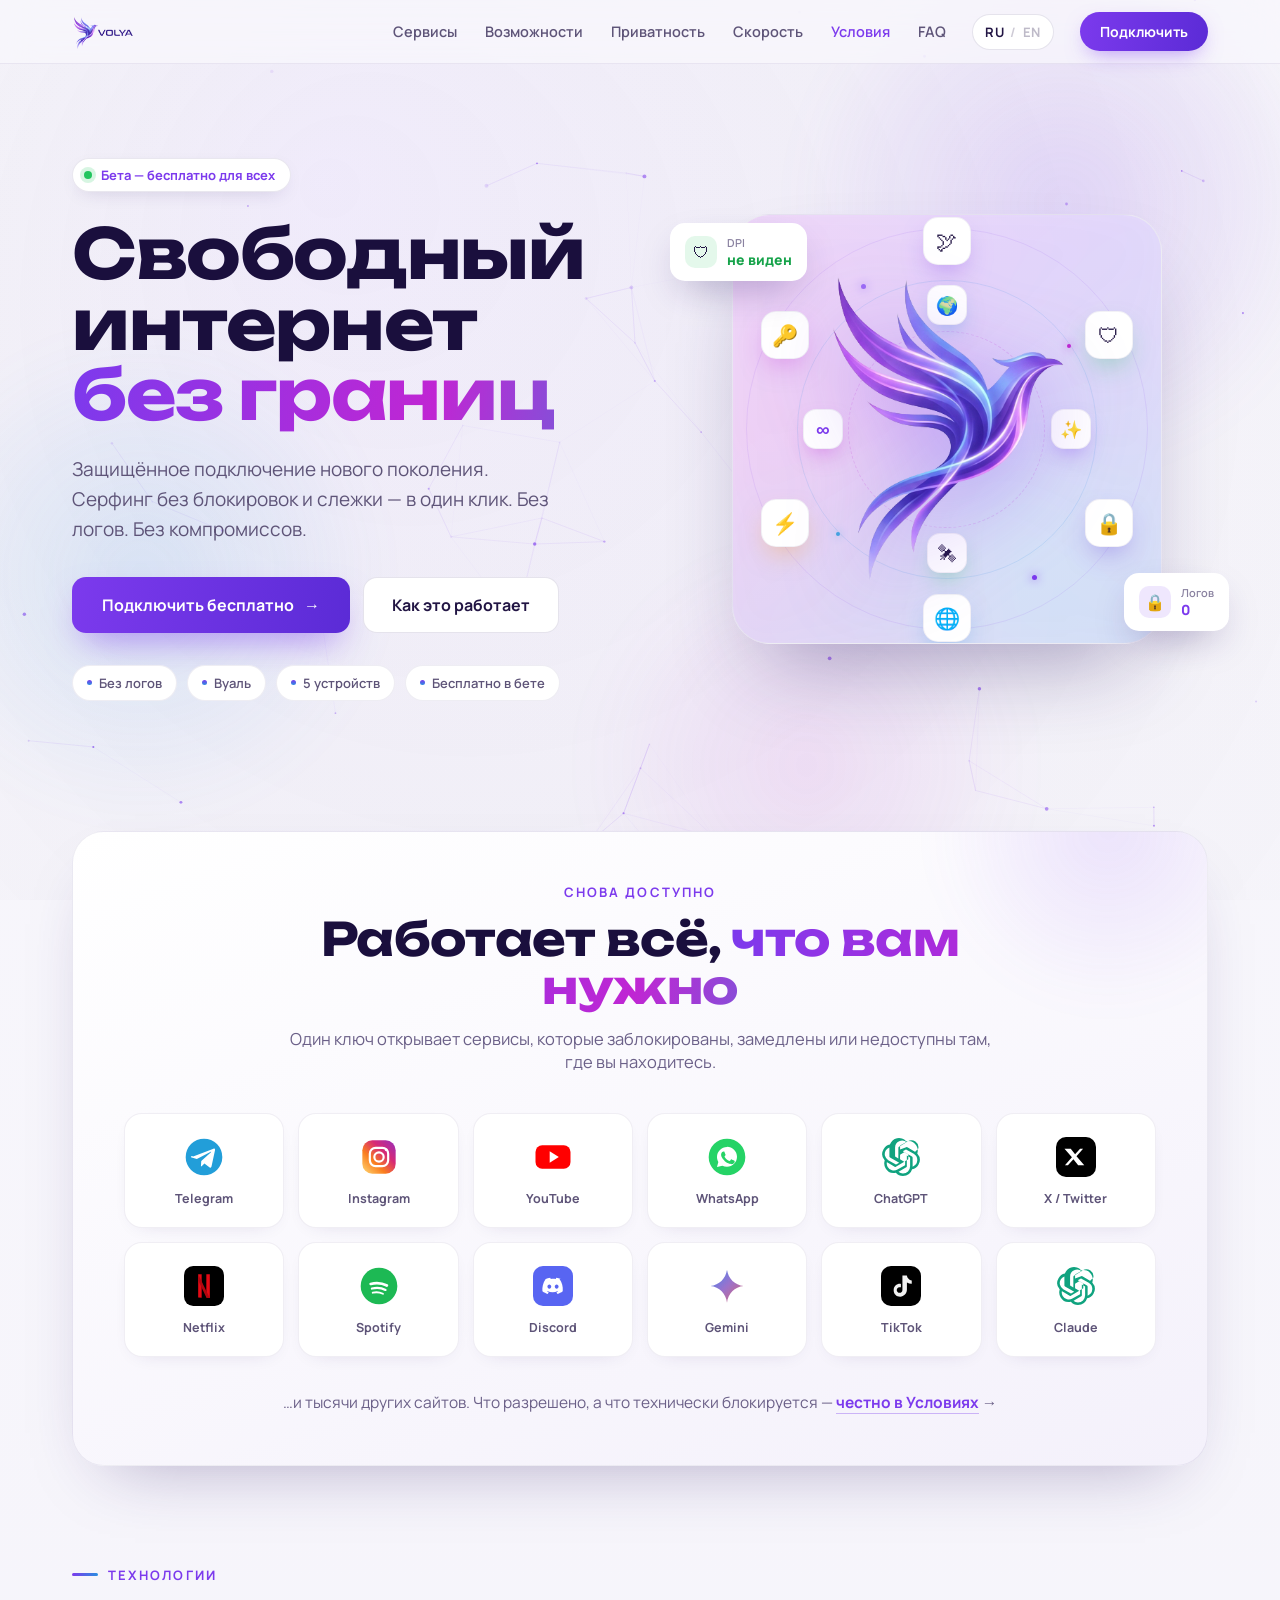
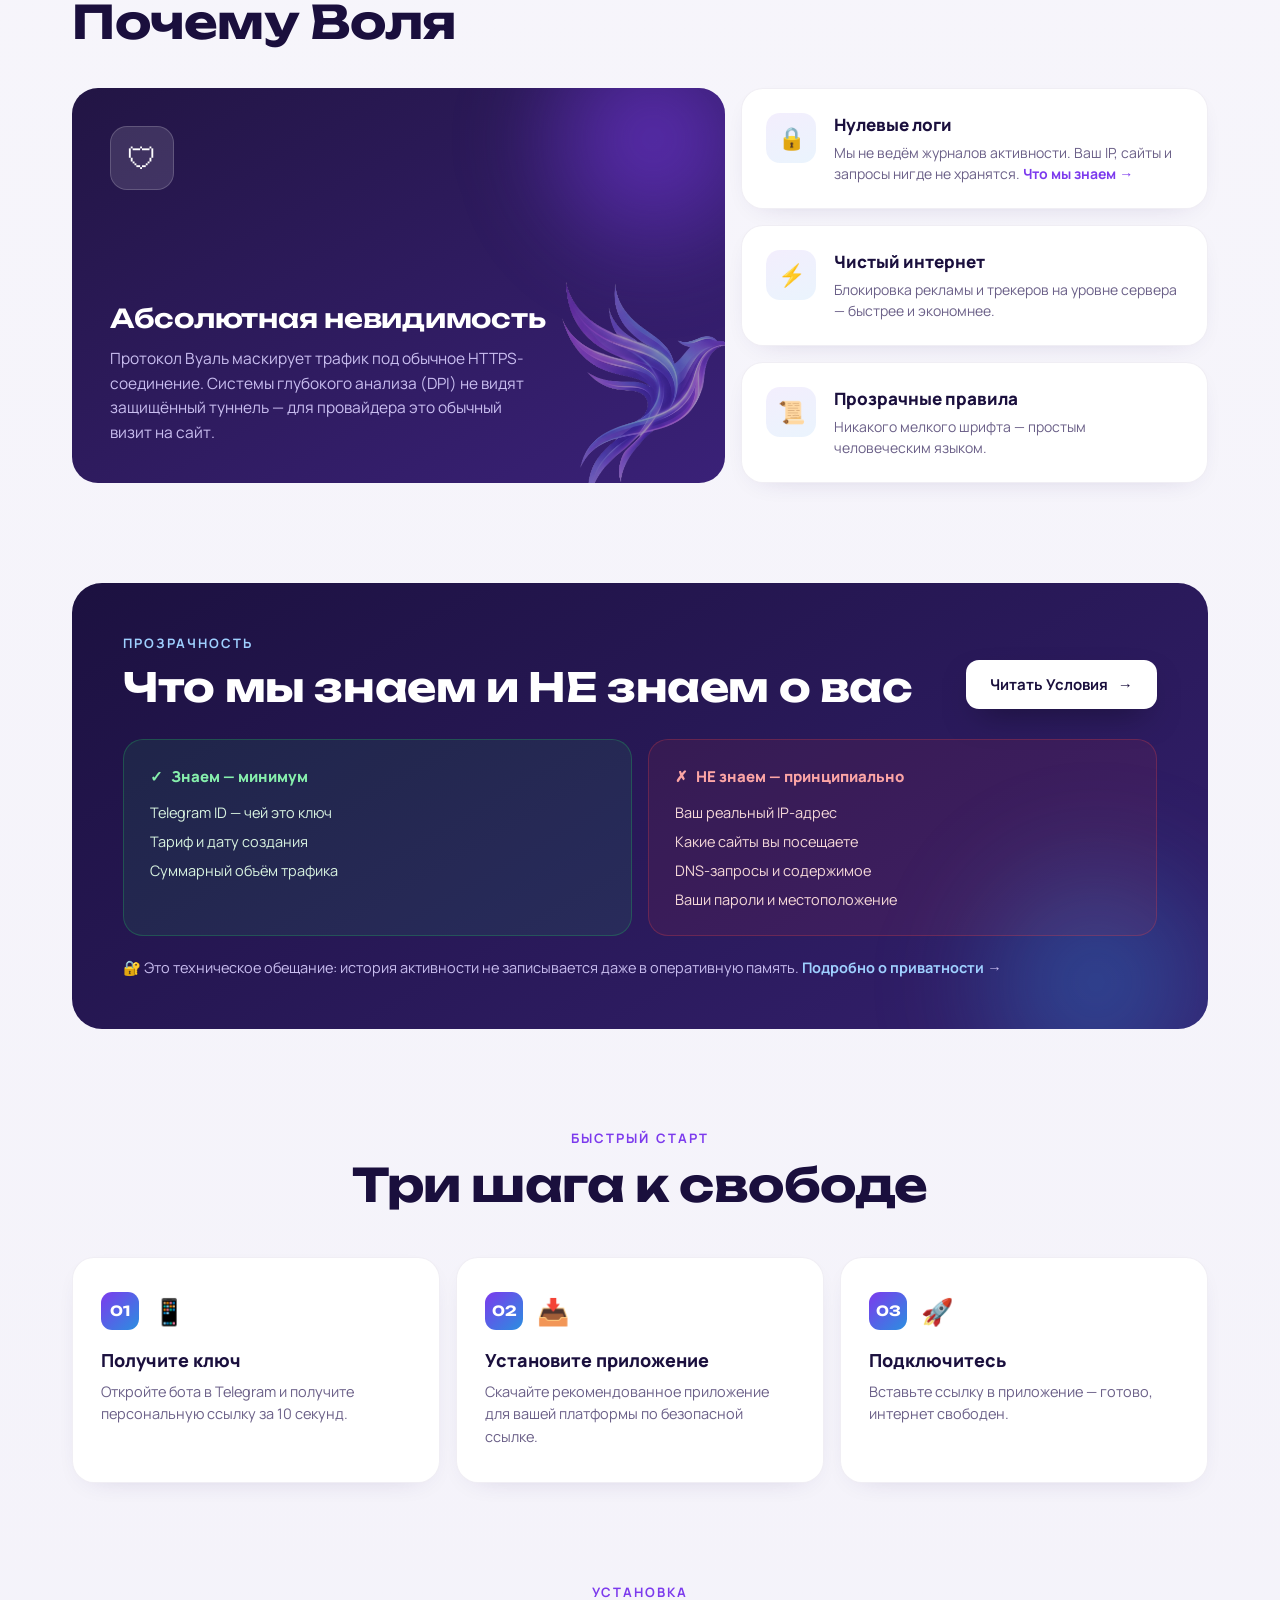
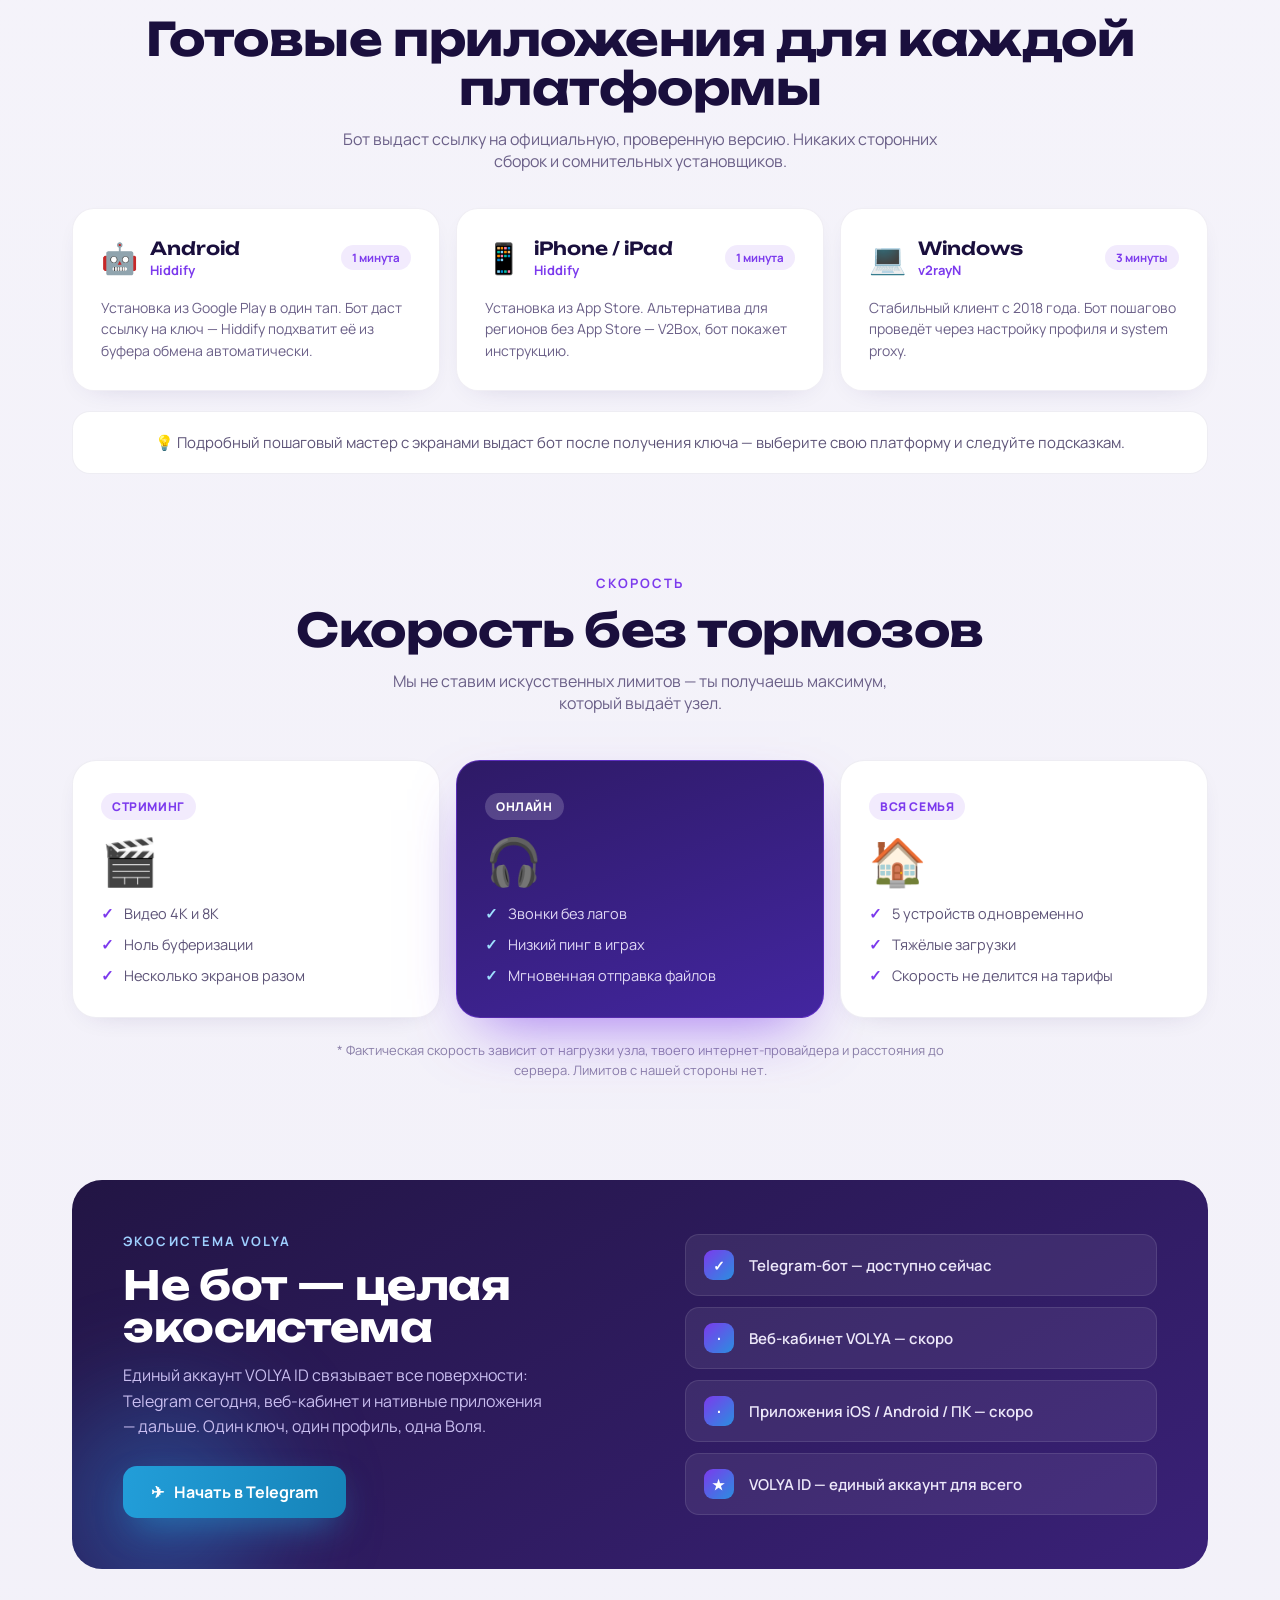
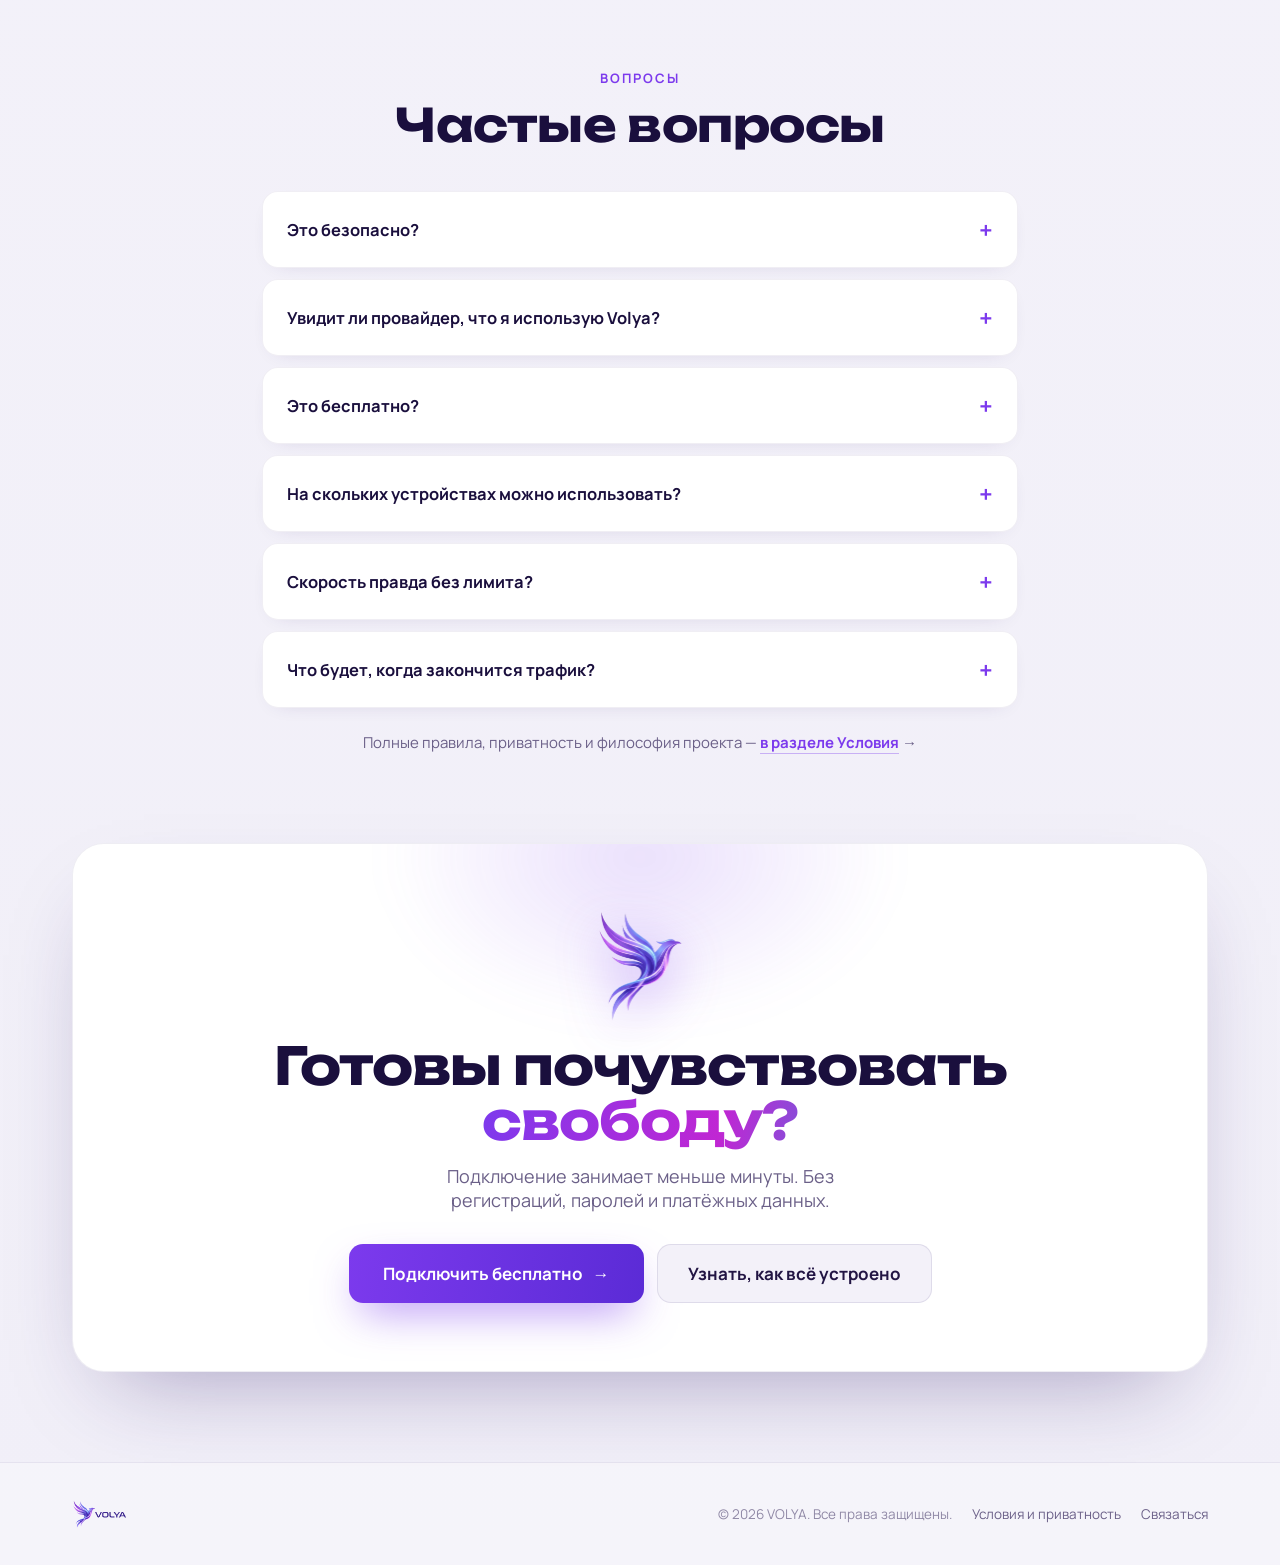
==== commit 7372655b: "brand(site): технология VLESS Reality -> Вуаль / Veil" ====
--- a/index.html
+++ b/index.html
@@ -193,7 +193,7 @@
       <div style="position:relative;font-size:30px;width:64px;height:64px;display:flex;align-items:center;justify-content:center;border-radius:17px;background:rgba(255,255,255,.12);border:1px solid rgba(255,255,255,.18)" data-i18n="featureMain.icon">🛡</div>
       <div style="position:relative">
         <h3 class="shdisplay" style="font-weight:600;font-size:26px;letter-spacing:-.01em;margin-bottom:12px" data-i18n="featureMain.title">Абсолютная невидимость</h3>
-        <p style="font-size:15.5px;line-height:1.6;color:#C9BEF0;max-width:430px" data-i18n="featureMain.text">Протокол VLESS Reality маскирует трафик под обычное HTTPS-соединение. Системы глубокого анализа (DPI) не видят защищённый туннель — для провайдера это обычный визит на сайт.</p>
+        <p style="font-size:15.5px;line-height:1.6;color:#C9BEF0;max-width:430px" data-i18n="featureMain.text">Протокол Вуаль маскирует трафик под обычное HTTPS-соединение. Системы глубокого анализа (DPI) не видят защищённый туннель — для провайдера это обычный визит на сайт.</p>
       </div>
     </div>
     <div id="features-list" style="display:grid;gap:16px"></div>
@@ -310,11 +310,11 @@
 // ── i18n dictionaries ────────────────────────────────────────────────────────
 const RU = {
   nav: {services:'Сервисы',features:'Возможности',privacy:'Приватность',tariffs:'Скорость',terms:'Условия',faq:'FAQ',connect:'Подключить'},
-  hero: {badge:'Бета — бесплатно для всех',title1:'Свободный интернет',title2:'без границ',sub:'Защищённое подключение нового поколения. Серфинг без блокировок и слежки — в один клик. Без логов. Без компромиссов.',cta1:'Подключить бесплатно',cta2:'Как это работает',chips:['Без логов','VLESS Reality','5 устройств','Бесплатно в бете']},
+  hero: {badge:'Бета — бесплатно для всех',title1:'Свободный интернет',title2:'без границ',sub:'Защищённое подключение нового поколения. Серфинг без блокировок и слежки — в один клик. Без логов. Без компромиссов.',cta1:'Подключить бесплатно',cta2:'Как это работает',chips:['Без логов','Вуаль','5 устройств','Бесплатно в бете']},
   proof: {dpi:'не виден',logsLabel:'Логов'},
   services: {kicker:'Снова доступно',title1:'Работает всё,',title2:'что вам нужно',sub:'Один ключ открывает сервисы, которые заблокированы, замедлены или недоступны там, где вы находитесь.',caption:'…и тысячи других сайтов. Что разрешено, а что технически блокируется —',captionLink:'честно в Условиях'},
   features: {kicker:'Технологии',title:'Почему Воля'},
-  featureMain: {icon:'🛡',title:'Абсолютная невидимость',text:'Протокол VLESS Reality маскирует трафик под обычное HTTPS-соединение. Системы глубокого анализа (DPI) не видят защищённый туннель — для провайдера это обычный визит на сайт.'},
+  featureMain: {icon:'🛡',title:'Абсолютная невидимость',text:'Протокол Вуаль маскирует трафик под обычное HTTPS-соединение. Системы глубокого анализа (DPI) не видят защищённый туннель — для провайдера это обычный визит на сайт.'},
   featureList: [
     {icon:'🔒',title:'Нулевые логи',text:'Мы не ведём журналов активности. Ваш IP, сайты и запросы нигде не хранятся.',link:'/terms.html#privacy',linkText:'Что мы знаем'},
     {icon:'⚡',title:'Чистый интернет',text:'Блокировка рекламы и трекеров на уровне сервера — быстрее и экономнее.'},
@@ -348,8 +348,8 @@
   ],
   faq: {kicker:'Вопросы',title:'Частые вопросы',more:'Полные правила, приватность и философия проекта —',moreLink:'в разделе Условия'},
   faqList: [
-    {q:'Это безопасно?',a:'Да. Воля использует VLESS Reality — одну из самых продвинутых технологий защиты трафика. Соединение выглядит как обычный HTTPS, данные шифруются end-to-end, а логи активности не ведутся.'},
-    {q:'Увидит ли провайдер, что я использую Volya?',a:'Нет. Технология VLESS Reality делает трафик неотличимым от обычного HTTPS. Системы DPI, которые используют провайдеры, не могут обнаружить защищённое соединение.'},
+    {q:'Это безопасно?',a:'Да. Воля использует Вуаль — собственную технологию защиты трафика нового поколения. Соединение выглядит как обычный HTTPS, данные шифруются end-to-end, а логи активности не ведутся.'},
+    {q:'Увидит ли провайдер, что я использую Volya?',a:'Нет. Технология Вуаль делает трафик неотличимым от обычного HTTPS. Системы DPI, которые используют провайдеры, не могут обнаружить защищённое соединение.'},
     {q:'Это бесплатно?',a:'Да, пока проект в бета-тестировании — всё полностью бесплатно. Мы будем рады вашей обратной связи: отзывы помогают улучшать сервис.'},
     {q:'На скольких устройствах можно использовать?',a:'Один ключ работает одновременно на 5 устройствах. Этого хватит для телефона, планшета, ПК и ТВ.'},
     {q:'Скорость правда без лимита?',a:'Мы не режем скорость и не делим её на тарифы. Ты получаешь максимум, который выдаёт узел — его хватает на 4K, игры и все 5 устройств разом. Реальная цифра зависит от твоего провайдера и расстояния до сервера, но искусственных ограничений с нашей стороны нет.'},
@@ -361,11 +361,11 @@
 
 const EN = {
   nav: {services:'Services',features:'Features',privacy:'Privacy',tariffs:'Speed',terms:'Terms',faq:'FAQ',connect:'Connect'},
-  hero: {badge:'Beta — free for everyone',title1:'A free internet',title2:'without borders',sub:'A next-generation protected connection. Unrestricted, untracked browsing in one click. No logs. No compromises.',cta1:'Connect for free',cta2:'How it works',chips:['No logs','VLESS Reality','5 devices','Free in beta']},
+  hero: {badge:'Beta — free for everyone',title1:'A free internet',title2:'without borders',sub:'A next-generation protected connection. Unrestricted, untracked browsing in one click. No logs. No compromises.',cta1:'Connect for free',cta2:'How it works',chips:['No logs','Veil','5 devices','Free in beta']},
   proof: {dpi:'invisible',logsLabel:'Logs'},
   services: {kicker:'Unblocked',title1:'Everything you need',title2:'works again',sub:'One key opens the services that are blocked, throttled or unavailable wherever you are.',caption:'…and thousands more sites. What is allowed and what is technically blocked is',captionLink:'honest in the Terms'},
   features: {kicker:'Technology',title:'Why Volya'},
-  featureMain: {icon:'🛡',title:'Absolute invisibility',text:'The VLESS Reality protocol masks traffic as ordinary HTTPS. Deep packet inspection (DPI) cannot detect the protected tunnel — to your ISP it looks like a normal website visit.'},
+  featureMain: {icon:'🛡',title:'Absolute invisibility',text:'The Veil protocol masks traffic as ordinary HTTPS. Deep packet inspection (DPI) cannot detect the protected tunnel — to your ISP it looks like a normal website visit.'},
   featureList: [
     {icon:'🔒',title:'Zero logs',text:'We keep no activity logs. Your IP, sites and requests are stored nowhere.',link:'/terms.html#privacy',linkText:'What we know'},
     {icon:'⚡',title:'Clean internet',text:'Server-side ad and tracker blocking — faster and more efficient.'},
@@ -399,8 +399,8 @@
   ],
   faq: {kicker:'Questions',title:'Frequently asked',more:'Full rules, privacy and the philosophy of the project —',moreLink:'in the Terms'},
   faqList: [
-    {q:'Is it safe?',a:'Yes. Volya uses VLESS Reality — one of the most advanced traffic-protection technologies. The connection looks like ordinary HTTPS, data is encrypted end-to-end, and no activity logs are kept.'},
-    {q:'Will my ISP see that I use Volya?',a:'No. VLESS Reality makes traffic indistinguishable from ordinary HTTPS. The DPI systems used by ISPs cannot detect the protected connection.'},
+    {q:'Is it safe?',a:'Yes. Volya uses Veil — our own next-generation traffic-protection technology. The connection looks like ordinary HTTPS, data is encrypted end-to-end, and no activity logs are kept.'},
+    {q:'Will my ISP see that I use Volya?',a:'No. Veil makes traffic indistinguishable from ordinary HTTPS. The DPI systems used by ISPs cannot detect the protected connection.'},
     {q:'Is it free?',a:'Yes, while the project is in beta — completely free. We welcome your feedback: it helps us improve the service.'},
     {q:'How many devices can I use?',a:'One key works on 5 devices simultaneously. That covers a phone, tablet, PC and TV.'},
     {q:'Is the speed really unlimited?',a:'We don’t throttle speed or split it into tiers. You get the maximum the node can deliver — enough for 4K, gaming and all 5 devices at once. The real number depends on your ISP and distance to the server, but there are no limits on our side.'},
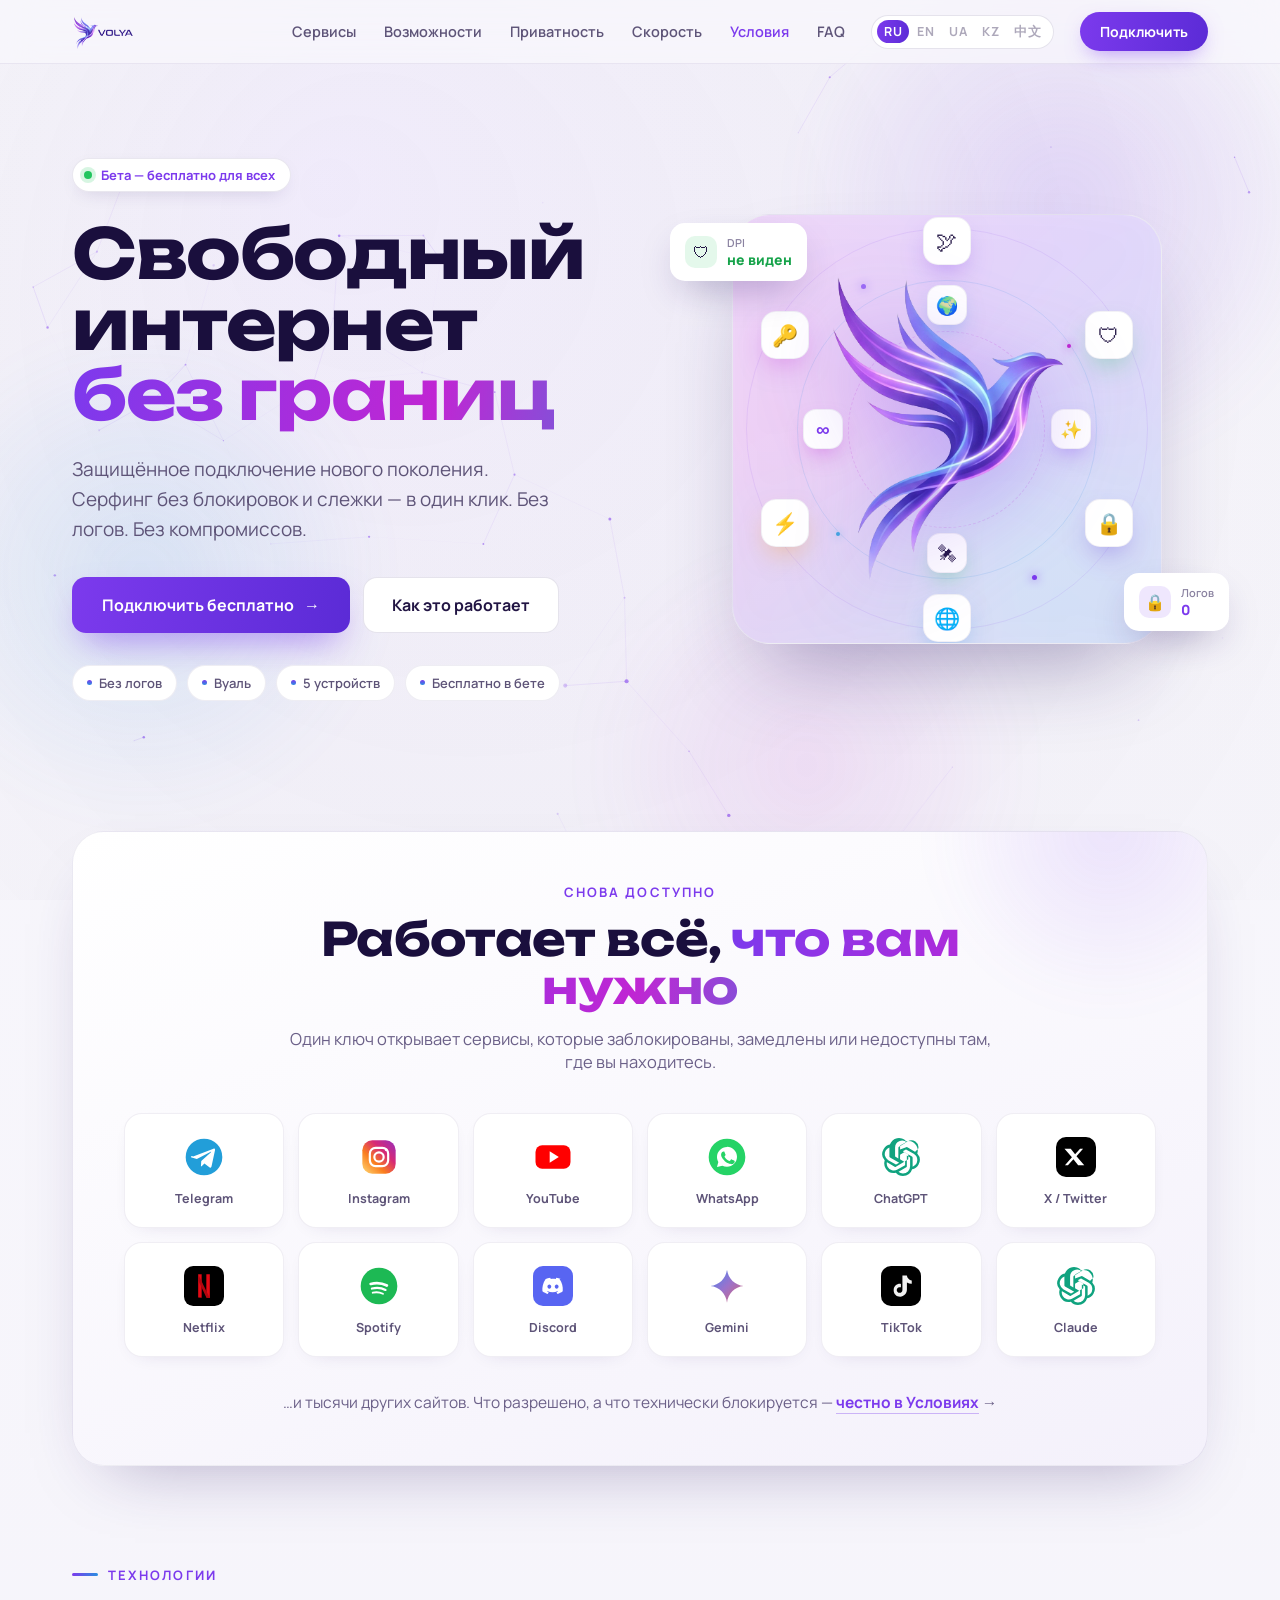
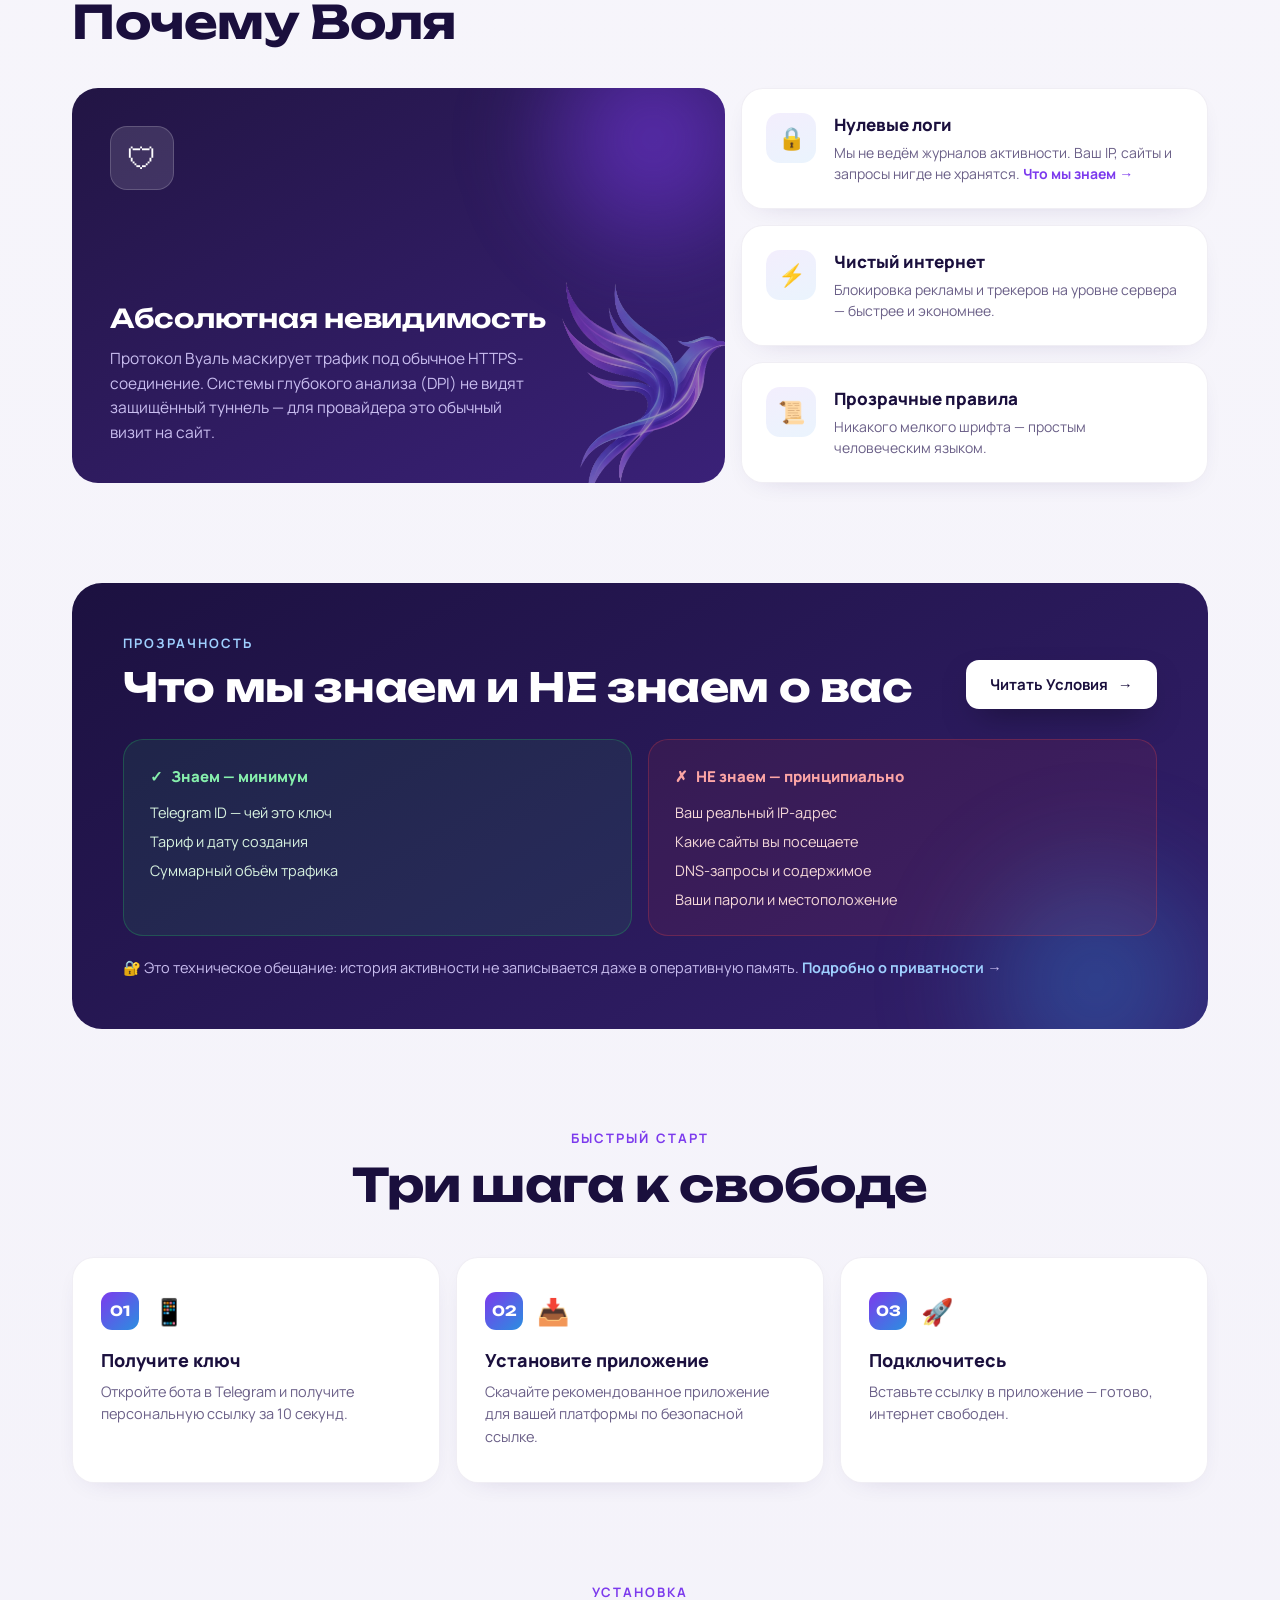
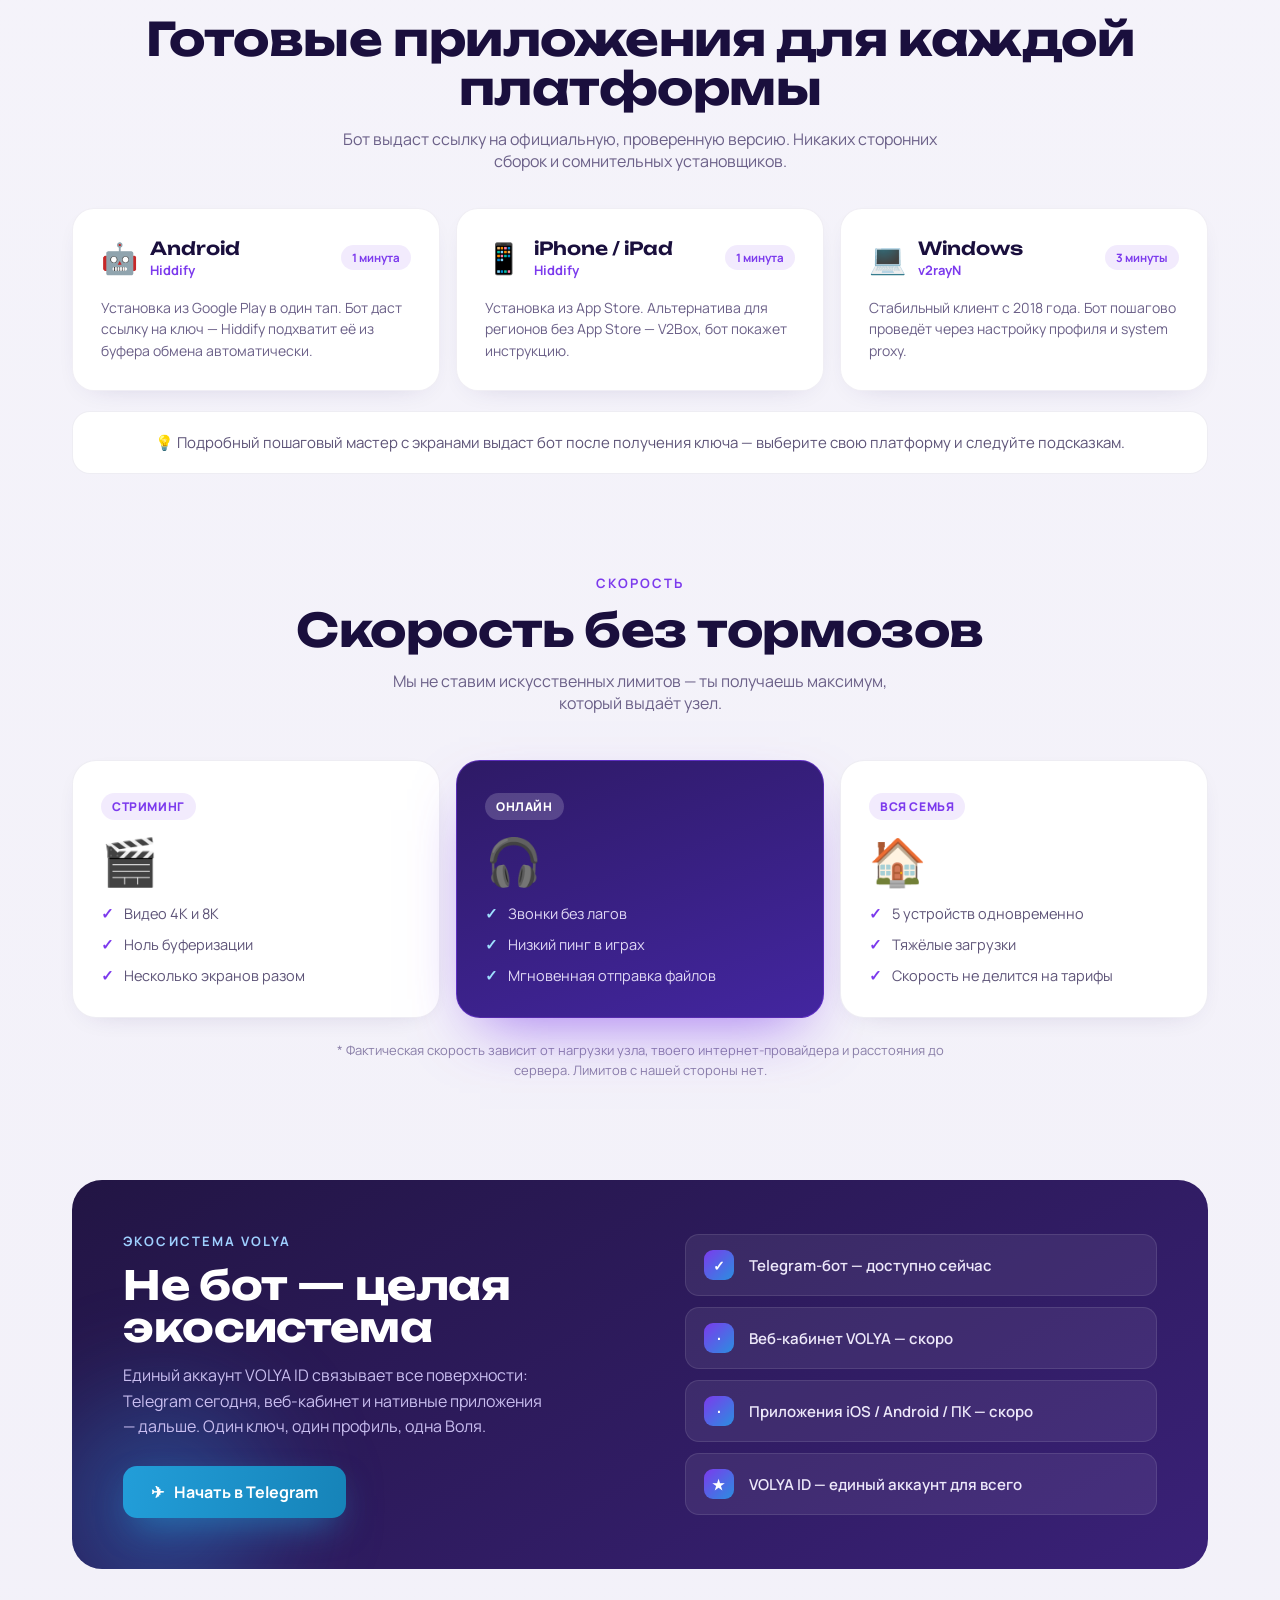
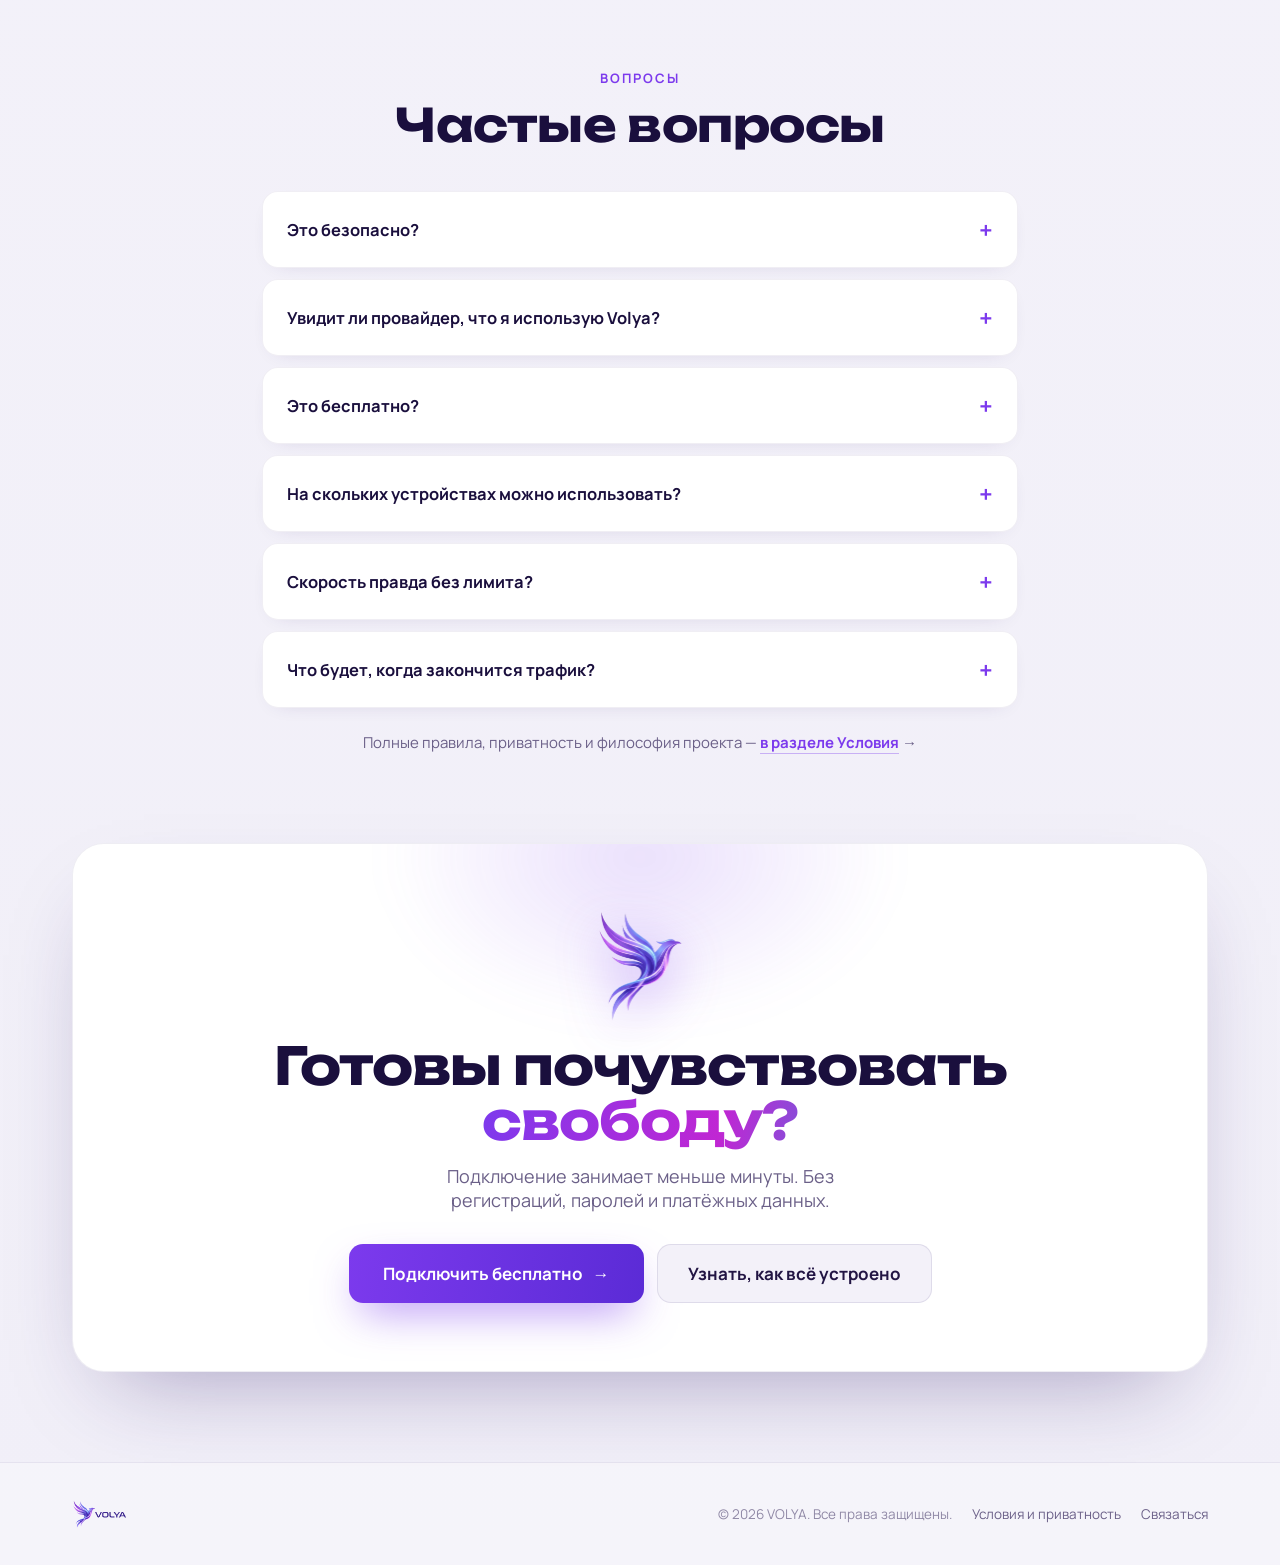
==== commit 1a101c88: "feat(site): 5 языков — RU/EN + UA/KZ/中文, переключатель на 5 кодов" ====
--- a/index.html
+++ b/index.html
@@ -91,9 +91,13 @@
       <a class="hov hov-nav-active" href="/terms.html" style="font-size:14.5px;font-weight:600;color:#7C3AED" data-i18n="nav.terms">Условия</a>
       <a class="hov hov-nav" href="#faq" style="font-size:14.5px;font-weight:600;color:#5E5478" data-i18n="nav.faq">FAQ</a>
     </div>
-    <button class="lang-btn" onclick="toggleLang()" style="display:flex;align-items:center;gap:6px;background:#fff;border:1px solid rgba(46,26,102,.12);color:#5E5478;font-weight:700;font-size:13px;padding:8px 12px;border-radius:999px">
-      <span id="lang-ru" style="color:#221544">RU</span><span style="opacity:.3">/</span><span id="lang-en" style="opacity:.4">EN</span>
-    </button>
+    <div class="lang-btn" style="display:flex;align-items:center;gap:1px;background:#fff;border:1px solid rgba(46,26,102,.12);font-weight:700;font-size:12.5px;padding:4px 5px;border-radius:999px">
+      <span id="lang-ru" onclick="applyLang('ru')" style="cursor:pointer;padding:3px 7px;border-radius:999px">RU</span>
+      <span id="lang-en" onclick="applyLang('en')" style="cursor:pointer;padding:3px 7px;border-radius:999px">EN</span>
+      <span id="lang-uk" onclick="applyLang('uk')" style="cursor:pointer;padding:3px 7px;border-radius:999px">UA</span>
+      <span id="lang-kk" onclick="applyLang('kk')" style="cursor:pointer;padding:3px 7px;border-radius:999px">KZ</span>
+      <span id="lang-zh" onclick="applyLang('zh')" style="cursor:pointer;padding:3px 7px;border-radius:999px">中文</span>
+    </div>
     <a class="hov hov-btn nav-cta-mobile-hide" href="https://t.me/volya_gate_bot" target="_blank" rel="noopener" style="display:inline-flex;align-items:center;gap:8px;font-weight:700;font-size:14px;color:#fff;padding:10px 20px;border-radius:999px;background:linear-gradient(100deg,#7C3AED,#5B2BD6);box-shadow:0 8px 22px -8px rgba(124,58,237,.6)" data-i18n="nav.connect">Подключить</a>
     <button class="burger" onclick="toggleMenu()" aria-label="Меню"><span></span><span></span><span></span></button>
   </div>
@@ -409,6 +413,162 @@
   cta: {title1:'Ready to feel the',title2:'freedom?',sub:'Connecting takes under a minute. No sign-ups, passwords or payment details.',btn1:'Connect for free',btn2:'See how it works'},
   footer: {rights:'© 2026 VOLYA. All rights reserved.',terms:'Terms & privacy',contact:'Contact'}
 };
+
+const UK = {
+  nav: {services:'Сервіси',features:'Можливості',privacy:'Приватність',tariffs:'Швидкість',terms:'Умови',faq:'FAQ',connect:'Підключити'},
+  hero: {badge:'Бета — безкоштовно для всіх',title1:'Вільний інтернет',title2:'без кордонів',sub:'Захищене підключення нового покоління. Серфінг без блокувань і стеження — в один клік. Без логів. Без компромісів.',cta1:'Підключити безкоштовно',cta2:'Як це працює',chips:['Без логів','Вуаль','5 пристроїв','Безкоштовно в беті']},
+  proof: {dpi:'не видно',logsLabel:'Логів'},
+  services: {kicker:'Знову доступно',title1:'Працює все,',title2:'що вам потрібно',sub:'Один ключ відкриває сервіси, які заблоковані, сповільнені або недоступні там, де ви перебуваєте.',caption:'…і тисячі інших сайтів. Що дозволено, а що технічно блокується —',captionLink:'чесно в Умовах'},
+  features: {kicker:'Технології',title:'Чому Воля'},
+  featureMain: {icon:'🛡',title:'Абсолютна невидимість',text:'Протокол Вуаль маскує трафік під звичайне HTTPS-з’єднання. Системи глибокого аналізу (DPI) не бачать захищений тунель — для провайдера це звичайний візит на сайт.'},
+  featureList: [
+    {icon:'🔒',title:'Нульові логи',text:'Ми не ведемо журналів активності. Ваш IP, сайти та запити ніде не зберігаються.',link:'/terms.html#privacy',linkText:'Що ми знаємо'},
+    {icon:'⚡',title:'Чистий інтернет',text:'Блокування реклами та трекерів на рівні сервера — швидше й економніше.'},
+    {icon:'📜',title:'Прозорі правила',text:'Жодного дрібного шрифту — простою людською мовою.'}
+  ],
+  trans: {kicker:'Прозорість',title:'Що ми знаємо і НЕ знаємо про вас',cta:'Читати Умови',knowLabel:'Знаємо — мінімум',know:['Telegram ID — чий це ключ','Тариф і дату створення','Сумарний обсяг трафіку'],dontLabel:'НЕ знаємо — принципово',dont:['Вашу справжню IP-адресу','Які сайти ви відвідуєте','DNS-запити та вміст','Ваші паролі й місцезнаходження'],note:'Це технічна обіцянка: історія активності не записується навіть в оперативну пам’ять.',noteLink:'Докладно про приватність'},
+  steps: {kicker:'Швидкий старт',title:'Три кроки до свободи'},
+  stepList: [
+    {n:'01',icon:'📱',title:'Отримайте ключ',text:'Відкрийте бота в Telegram і отримайте персональне посилання за 10 секунд.'},
+    {n:'02',icon:'📥',title:'Встановіть застосунок',text:'Завантажте рекомендований застосунок для вашої платформи за безпечним посиланням.'},
+    {n:'03',icon:'🚀',title:'Підключіться',text:'Вставте посилання в застосунок — готово, інтернет вільний.'}
+  ],
+  setup: {kicker:'Встановлення',title:'Готові застосунки для кожної платформи',sub:'Бот видасть посилання на офіційну, перевірену версію. Жодних сторонніх збірок і сумнівних інсталяторів.',note:'Докладний покроковий майстер зі скриншотами видасть бот після отримання ключа — оберіть свою платформу і слідуйте підказкам.'},
+  setupList: [
+    {icon:'🤖',platform:'Android',app:'Hiddify',text:'Встановлення з Google Play в один тап. Бот дасть посилання на ключ — Hiddify підхопить його з буфера обміну автоматично.',tag:'1 хвилина'},
+    {icon:'📱',platform:'iPhone / iPad',app:'Hiddify',text:'Встановлення з App Store. Альтернатива для регіонів без App Store — V2Box, бот покаже інструкцію.',tag:'1 хвилина'},
+    {icon:'💻',platform:'Windows',app:'v2rayN',text:'Стабільний клієнт із 2018 року. Бот покроково проведе через налаштування профілю та system proxy.',tag:'3 хвилини'}
+  ],
+  tariffs: {kicker:'Швидкість',title:'Швидкість без гальм',sub:'Ми не ставимо штучних лімітів — ти отримуєш максимум, який видає вузол.',note:'* Фактична швидкість залежить від навантаження вузла, твого інтернет-провайдера і відстані до сервера. Лімітів з нашого боку немає.'},
+  speedUses: [
+    {icon:'🎬',tag:'Стрімінг',items:['Відео 4K і 8K','Нуль буферизації','Кілька екранів одразу']},
+    {icon:'🎧',tag:'Онлайн',items:['Дзвінки без лагів','Низький пінг в іграх','Миттєве надсилання файлів']},
+    {icon:'🏠',tag:'Уся сім’я',items:['5 пристроїв одночасно','Важкі завантаження','Швидкість не ділиться на тарифи']}
+  ],
+  tg: {kicker:'Екосистема VOLYA',title:'Не бот — ціла екосистема',sub:'Єдиний акаунт VOLYA ID пов’язує всі поверхні: Telegram сьогодні, вебкабінет і нативні застосунки — далі. Один ключ, один профіль, одна Воля.',cta:'Почати в Telegram'},
+  tgSteps: [
+    {n:'✓',text:'Telegram-бот — доступно зараз'},
+    {n:'∙',text:'Вебкабінет VOLYA — скоро'},
+    {n:'∙',text:'Застосунки iOS / Android / ПК — скоро'},
+    {n:'★',text:'VOLYA ID — єдиний акаунт для всього'}
+  ],
+  faq: {kicker:'Питання',title:'Часті запитання',more:'Повні правила, приватність і філософія проєкту —',moreLink:'у розділі Умови'},
+  faqList: [
+    {q:'Це безпечно?',a:'Так. Воля використовує Вуаль — власну технологію захисту трафіку нового покоління. З’єднання виглядає як звичайний HTTPS, дані шифруються end-to-end, а логи активності не ведуться.'},
+    {q:'Чи побачить провайдер, що я використовую Volya?',a:'Ні. Технологія Вуаль робить трафік невідрізнюваним від звичайного HTTPS. Системи DPI, які використовують провайдери, не можуть виявити захищене з’єднання.'},
+    {q:'Це безкоштовно?',a:'Так, поки проєкт у бета-тестуванні — все повністю безкоштовно. Ми будемо раді вашому відгуку: він допомагає покращувати сервіс.'},
+    {q:'На скількох пристроях можна використовувати?',a:'Один ключ працює одночасно на 5 пристроях. Цього вистачить для телефона, планшета, ПК і ТВ.'},
+    {q:'Швидкість справді без ліміту?',a:'Ми не ріжемо швидкість і не ділимо її на тарифи. Ти отримуєш максимум, який видає вузол — його вистачає на 4K, ігри та всі 5 пристроїв одразу. Реальна цифра залежить від твого провайдера і відстані до сервера, але штучних обмежень з нашого боку немає.'},
+    {q:'Що буде, коли закінчиться трафік?',a:'Коли трафік закінчиться, просто напиши боту й отримай новий обсяг. У бета-режимі продовження безкоштовне.'}
+  ],
+  cta: {title1:'Готові відчути',title2:'свободу?',sub:'Підключення займає менше хвилини. Без реєстрацій, паролів і платіжних даних.',btn1:'Підключити безкоштовно',btn2:'Дізнатися, як усе влаштовано'},
+  footer: {rights:'© 2026 VOLYA. Усі права захищені.',terms:'Умови та приватність',contact:'Зв’язатися'}
+};
+
+const KK = {
+  nav: {services:'Сервистер',features:'Мүмкіндіктер',privacy:'Құпиялылық',tariffs:'Жылдамдық',terms:'Шарттар',faq:'FAQ',connect:'Қосылу'},
+  hero: {badge:'Бета — барлығына тегін',title1:'Еркін интернет',title2:'шекарасыз',sub:'Жаңа буын қорғалған қосылым. Бөгеусіз және бақылаусыз серфинг — бір басумен. Логсыз. Ымырасыз.',cta1:'Тегін қосылу',cta2:'Бұл қалай жұмыс істейді',chips:['Логсыз','Вуаль','5 құрылғы','Бетада тегін']},
+  proof: {dpi:'көрінбейді',logsLabel:'Логтар'},
+  services: {kicker:'Қайта қолжетімді',title1:'Бәрі жұмыс істейді,',title2:'сізге не қажет',sub:'Бір кілт сіз жүрген жерде бөгелген, баяулатылған немесе қолжетімсіз сервистерді ашады.',caption:'…және тағы мыңдаған сайт. Не рұқсат етілген, ал не техникалық түрде бөгеледі —',captionLink:'Шарттарда шынайы'},
+  features: {kicker:'Технологиялар',title:'Неге Воля'},
+  featureMain: {icon:'🛡',title:'Толық көрінбеушілік',text:'Вуаль хаттамасы трафикті кәдімгі HTTPS қосылымы ретінде бүркемелейді. Терең талдау жүйелері (DPI) қорғалған туннельді көрмейді — провайдер үшін бұл әдеттегі сайтқа кіру.'},
+  featureList: [
+    {icon:'🔒',title:'Нөлдік логтар',text:'Біз белсенділік журналын жүргізбейміз. Сіздің IP, сайттар мен сұраныстар ешжерде сақталмайды.',link:'/terms.html#privacy',linkText:'Біз не білеміз'},
+    {icon:'⚡',title:'Таза интернет',text:'Жарнама мен трекерлерді сервер деңгейінде бөгеу — жылдамырақ әрі үнемдірек.'},
+    {icon:'📜',title:'Ашық ережелер',text:'Ешқандай ұсақ шрифт жоқ — қарапайым адам тілінде.'}
+  ],
+  trans: {kicker:'Ашықтық',title:'Біз сіз туралы нені білеміз және білМЕЙміз',cta:'Шарттарды оқу',knowLabel:'Білеміз — минимум',know:['Telegram ID — бұл кімнің кілті','Тариф пен құрылған күні','Жалпы трафик көлемі'],dontLabel:'БІЛМЕЙміз — принципті түрде',dont:['Сіздің нақты IP-мекенжайыңыз','Қандай сайттарға кіресіз','DNS-сұраныстар мен мазмұн','Құпиясөздер мен орналасқан жеріңіз'],note:'Бұл техникалық уәде: белсенділік тарихы жедел жадыға да жазылмайды.',noteLink:'Құпиялылық туралы толық'},
+  steps: {kicker:'Жылдам бастау',title:'Еркіндікке үш қадам'},
+  stepList: [
+    {n:'01',icon:'📱',title:'Кілт алыңыз',text:'Telegram-да ботты ашып, 10 секундта жеке сілтеме алыңыз.'},
+    {n:'02',icon:'📥',title:'Қолданбаны орнатыңыз',text:'Платформаңызға арналған ұсынылған қолданбаны қауіпсіз сілтеме арқылы жүктеңіз.'},
+    {n:'03',icon:'🚀',title:'Қосылыңыз',text:'Сілтемені қолданбаға қойыңыз — дайын, интернет еркін.'}
+  ],
+  setup: {kicker:'Орнату',title:'Әр платформаға дайын қолданбалар',sub:'Бот ресми, тексерілген нұсқаға сілтеме береді. Ешқандай бөгде жинақ пен күмәнді орнатушы жоқ.',note:'Скриншоттары бар толық қадамдық шебер кілт алғаннан кейін ботта болады — платформаңызды таңдап, нұсқауларды орындаңыз.'},
+  setupList: [
+    {icon:'🤖',platform:'Android',app:'Hiddify',text:'Google Play-ден бір басумен орнату. Бот кілт сілтемесін береді — Hiddify оны алмасу буферінен автоматты түрде алады.',tag:'1 минут'},
+    {icon:'📱',platform:'iPhone / iPad',app:'Hiddify',text:'App Store-дан орнату. App Store жоқ аймақтарға балама — V2Box, бот нұсқаулық көрсетеді.',tag:'1 минут'},
+    {icon:'💻',platform:'Windows',app:'v2rayN',text:'2018 жылдан бергі тұрақты клиент. Бот профильді және system proxy баптауды қадаммен өткізеді.',tag:'3 минут'}
+  ],
+  tariffs: {kicker:'Жылдамдық',title:'Тежеусіз жылдамдық',sub:'Біз жасанды шектеу қоймаймыз — сен түйін бере алатын максимумды аласың.',note:'* Нақты жылдамдық түйін жүктемесіне, интернет-провайдеріңе және серверге дейінгі қашықтыққа байланысты. Біздің тараптан шектеу жоқ.'},
+  speedUses: [
+    {icon:'🎬',tag:'Стриминг',items:['4K және 8K бейне','Нөлдік буферизация','Бірнеше экран бірден']},
+    {icon:'🎧',tag:'Онлайн',items:['Лагсыз қоңыраулар','Ойындарда төмен пинг','Файлдарды бірден жіберу']},
+    {icon:'🏠',tag:'Бүкіл отбасы',items:['5 құрылғы бір мезгілде','Ауыр жүктеулер','Жылдамдық тарифке бөлінбейді']}
+  ],
+  tg: {kicker:'VOLYA экожүйесі',title:'Бот емес — тұтас экожүйе',sub:'Бірыңғай VOLYA ID барлық беттерді байланыстырады: бүгін Telegram, әрі қарай веб-кабинет пен нативті қолданбалар. Бір кілт, бір профиль, бір Воля.',cta:'Telegram-да бастау'},
+  tgSteps: [
+    {n:'✓',text:'Telegram-бот — қазір қолжетімді'},
+    {n:'∙',text:'VOLYA веб-кабинеті — жақында'},
+    {n:'∙',text:'iOS / Android / ДК қолданбалары — жақында'},
+    {n:'★',text:'VOLYA ID — бәріне бірыңғай аккаунт'}
+  ],
+  faq: {kicker:'Сұрақтар',title:'Жиі қойылатын сұрақтар',more:'Толық ережелер, құпиялылық және жоба философиясы —',moreLink:'Шарттар бөлімінде'},
+  faqList: [
+    {q:'Бұл қауіпсіз бе?',a:'Иә. Воля Вуаль — трафикті қорғаудың жаңа буын меншікті технологиясын қолданады. Қосылым кәдімгі HTTPS сияқты көрінеді, деректер end-to-end шифрланады, ал белсенділік логтары жүргізілмейді.'},
+    {q:'Провайдер менің Volya қолданғанымды көре ме?',a:'Жоқ. Вуаль технологиясы трафикті кәдімгі HTTPS-тен ажыратылмайтын етеді. Провайдерлер қолданатын DPI жүйелері қорғалған қосылымды анықтай алмайды.'},
+    {q:'Бұл тегін бе?',a:'Иә, жоба бета-тестілеуде тұрғанда — бәрі толық тегін. Пікіріңізге қуаныштымыз: ол сервисті жақсартуға көмектеседі.'},
+    {q:'Қанша құрылғыда қолдануға болады?',a:'Бір кілт бір мезгілде 5 құрылғыда жұмыс істейді. Бұл телефон, планшет, ДК және ТВ үшін жеткілікті.'},
+    {q:'Жылдамдық шынымен шексіз бе?',a:'Біз жылдамдықты кеспейміз және оны тарифке бөлмейміз. Сен түйін бере алатын максимумды аласың — ол 4K, ойындар және 5 құрылғының бәріне бірден жетеді. Нақты сан провайдеріңе және серверге дейінгі қашықтыққа байланысты, бірақ біздің тараптан жасанды шектеу жоқ.'},
+    {q:'Трафик бітсе не болады?',a:'Трафик бітсе, ботқа жазып, жаңа көлем алыңыз. Бета-режимде ұзарту тегін.'}
+  ],
+  cta: {title1:'Еркіндікті сезінуге',title2:'дайынсыз ба?',sub:'Қосылу бір минуттан аз уақыт алады. Тіркеусіз, құпиясөзсіз және төлем деректерінсіз.',btn1:'Тегін қосылу',btn2:'Бәрі қалай жұмыс істейтінін білу'},
+  footer: {rights:'© 2026 VOLYA. Барлық құқық қорғалған.',terms:'Шарттар және құпиялылық',contact:'Байланысу'}
+};
+
+const ZH = {
+  nav: {services:'服务',features:'功能',privacy:'隐私',tariffs:'速度',terms:'条款',faq:'常见问题',connect:'连接'},
+  hero: {badge:'测试版 — 全员免费',title1:'自由的互联网',title2:'没有边界',sub:'新一代加密连接。一键畅游，不被封锁、不被追踪。无日志。无妥协。',cta1:'免费连接',cta2:'工作原理',chips:['无日志','Veil','5 台设备','测试版免费']},
+  proof: {dpi:'不可见',logsLabel:'日志'},
+  services: {kicker:'重新可用',title1:'一切照常运行，',title2:'你所需要的',sub:'一把钥匙即可打开在你所在地区被封锁、限速或无法访问的服务。',caption:'……以及成千上万的其他网站。什么被允许、什么在技术上被屏蔽 —',captionLink:'条款中如实说明'},
+  features: {kicker:'技术',title:'为什么选择 Volya'},
+  featureMain: {icon:'🛡',title:'绝对隐形',text:'Veil 协议将流量伪装成普通的 HTTPS 连接。深度包检测（DPI）无法发现加密隧道 — 在运营商看来，这只是一次普通的网站访问。'},
+  featureList: [
+    {icon:'🔒',title:'零日志',text:'我们不保留任何活动日志。你的 IP、访问的网站和请求不会存储在任何地方。',link:'/terms.html#privacy',linkText:'我们知道什么'},
+    {icon:'⚡',title:'纯净上网',text:'在服务器端屏蔽广告和追踪器 — 更快、更省流量。'},
+    {icon:'📜',title:'透明的规则',text:'没有小字条款 — 用平实的语言说明。'}
+  ],
+  trans: {kicker:'透明',title:'我们知道和绝不知道你的什么',cta:'阅读条款',knowLabel:'我们知道 — 最少的信息',know:['Telegram ID — 这把钥匙属于谁','你的套餐和创建日期','总流量'],dontLabel:'我们绝不知道 — 出于原则',dont:['你真实的 IP 地址','你访问了哪些网站','DNS 请求和内容','你的密码和位置'],note:'这是一项技术承诺：活动历史绝不会被记录，甚至不写入内存。',noteLink:'隐私详情'},
+  steps: {kicker:'快速开始',title:'通往自由的三步'},
+  stepList: [
+    {n:'01',icon:'📱',title:'获取钥匙',text:'在 Telegram 打开机器人，10 秒内获得专属链接。'},
+    {n:'02',icon:'📥',title:'安装应用',text:'通过安全链接下载适合你平台的推荐应用。'},
+    {n:'03',icon:'🚀',title:'连接',text:'把链接粘贴到应用里 — 完成，互联网自由了。'}
+  ],
+  setup: {kicker:'安装',title:'为每个平台准备好的应用',sub:'机器人会给你官方、经过验证的下载链接。没有第三方打包，没有可疑的安装程序。',note:'获取钥匙后，机器人内有带截图的详细分步向导 — 选择你的平台并按提示操作。'},
+  setupList: [
+    {icon:'🤖',platform:'Android',app:'Hiddify',text:'从 Google Play 一键安装。机器人给你钥匙链接 — Hiddify 会自动从剪贴板读取。',tag:'1 分钟'},
+    {icon:'📱',platform:'iPhone / iPad',app:'Hiddify',text:'从 App Store 安装。无 App Store 的地区可用 V2Box 替代，机器人会给出说明。',tag:'1 分钟'},
+    {icon:'💻',platform:'Windows',app:'v2rayN',text:'自 2018 年起稳定运行的客户端。机器人会一步步带你完成配置和系统代理设置。',tag:'3 分钟'}
+  ],
+  tariffs: {kicker:'速度',title:'速度不设限',sub:'我们不设人为限制 — 你能获得节点所能提供的最高速度。',note:'* 实际速度取决于节点负载、你的运营商和到服务器的距离。我们这边没有任何限制。'},
+  speedUses: [
+    {icon:'🎬',tag:'流媒体',items:['4K 和 8K 视频','零缓冲','多屏同时观看']},
+    {icon:'🎧',tag:'实时',items:['通话无延迟','游戏低延迟','秒传文件']},
+    {icon:'🏠',tag:'全家共享',items:['5 台设备同时在线','大文件下载','速度不按套餐拆分']}
+  ],
+  tg: {kicker:'VOLYA 生态',title:'不只是机器人 — 而是完整生态',sub:'统一的 VOLYA ID 连接所有平台：今天是 Telegram，接下来是网页端和原生应用。一把钥匙，一个身份，一个 Volya。',cta:'在 Telegram 开始'},
+  tgSteps: [
+    {n:'✓',text:'Telegram 机器人 — 现已可用'},
+    {n:'∙',text:'VOLYA 网页端 — 即将推出'},
+    {n:'∙',text:'iOS / Android / 电脑应用 — 即将推出'},
+    {n:'★',text:'VOLYA ID — 一个账号通行所有'}
+  ],
+  faq: {kicker:'问题',title:'常见问题',more:'完整规则、隐私和项目理念 —',moreLink:'见条款页'},
+  faqList: [
+    {q:'安全吗？',a:'安全。Volya 使用 Veil — 我们自研的新一代流量保护技术。连接看起来就像普通 HTTPS，数据端到端加密，且不保留活动日志。'},
+    {q:'运营商会看到我在用 Volya 吗？',a:'不会。Veil 技术让流量与普通 HTTPS 无法区分。运营商使用的 DPI 系统无法检测到加密连接。'},
+    {q:'免费吗？',a:'免费。在项目测试阶段 — 完全免费。我们欢迎你的反馈：它能帮助我们改进服务。'},
+    {q:'可以在几台设备上使用？',a:'一把钥匙可同时在 5 台设备上使用。足够覆盖手机、平板、电脑和电视。'},
+    {q:'速度真的不限吗？',a:'我们不限速，也不按套餐拆分速度。你能获得节点所能提供的最高速度 — 足以支持 4K、游戏和 5 台设备同时使用。实际数值取决于你的运营商和到服务器的距离，但我们这边没有任何人为限制。'},
+    {q:'流量用完了怎么办？',a:'流量用完后，只需给机器人发消息即可获得新的额度。测试期间续量免费。'}
+  ],
+  cta: {title1:'准备好感受',title2:'自由了吗？',sub:'连接不到一分钟。无需注册、密码或支付信息。',btn1:'免费连接',btn2:'了解运作方式'},
+  footer: {rights:'© 2026 VOLYA. 保留所有权利。',terms:'条款与隐私',contact:'联系我们'}
+};
+
+const LANGS = {ru:RU, en:EN, uk:UK, kk:KK, zh:ZH};
+const LANG_ORDER = ['ru','en','uk','kk','zh'];
 
 const TARIFF_STYLE = [
   {bg:'#fff',border:'rgba(46,26,102,.08)',shadow:'0 8px 30px -20px rgba(46,26,102,.3)',fg:'#1A0F3D',unitColor:'#8A82A0',itemColor:'#5E5478',check:'#7C3AED',tagColor:'#7C3AED',tagBg:'rgba(124,58,237,.1)'},
@@ -552,14 +712,17 @@
 // ── Language ────────────────────────────────────────────────────────────────
 let currentLang = localStorage.getItem('volya_lang') || 'ru';
 function applyLang(lang){
+  if(!LANGS[lang]) lang = 'ru';
   currentLang = lang;
   localStorage.setItem('volya_lang', lang);
   document.documentElement.lang = lang;
-  document.getElementById('lang-ru').style.cssText = lang==='ru' ? 'color:#221544' : 'opacity:.4';
-  document.getElementById('lang-en').style.cssText = lang==='en' ? 'color:#221544' : 'opacity:.4';
-  renderAll(lang==='en' ? EN : RU);
+  LANG_ORDER.forEach(l => {
+    const b = document.getElementById('lang-'+l);
+    if(b) b.style.cssText = 'cursor:pointer;padding:3px 7px;border-radius:999px;transition:.2s;' +
+      (l===lang ? 'color:#fff;background:linear-gradient(100deg,#7C3AED,#5B2BD6)' : 'color:#5E5478;opacity:.5');
+  });
+  renderAll(LANGS[lang]);
 }
-function toggleLang(){ applyLang(currentLang === 'ru' ? 'en' : 'ru'); }
 
 // ── Mobile menu ─────────────────────────────────────────────────────────────
 function toggleMenu(){
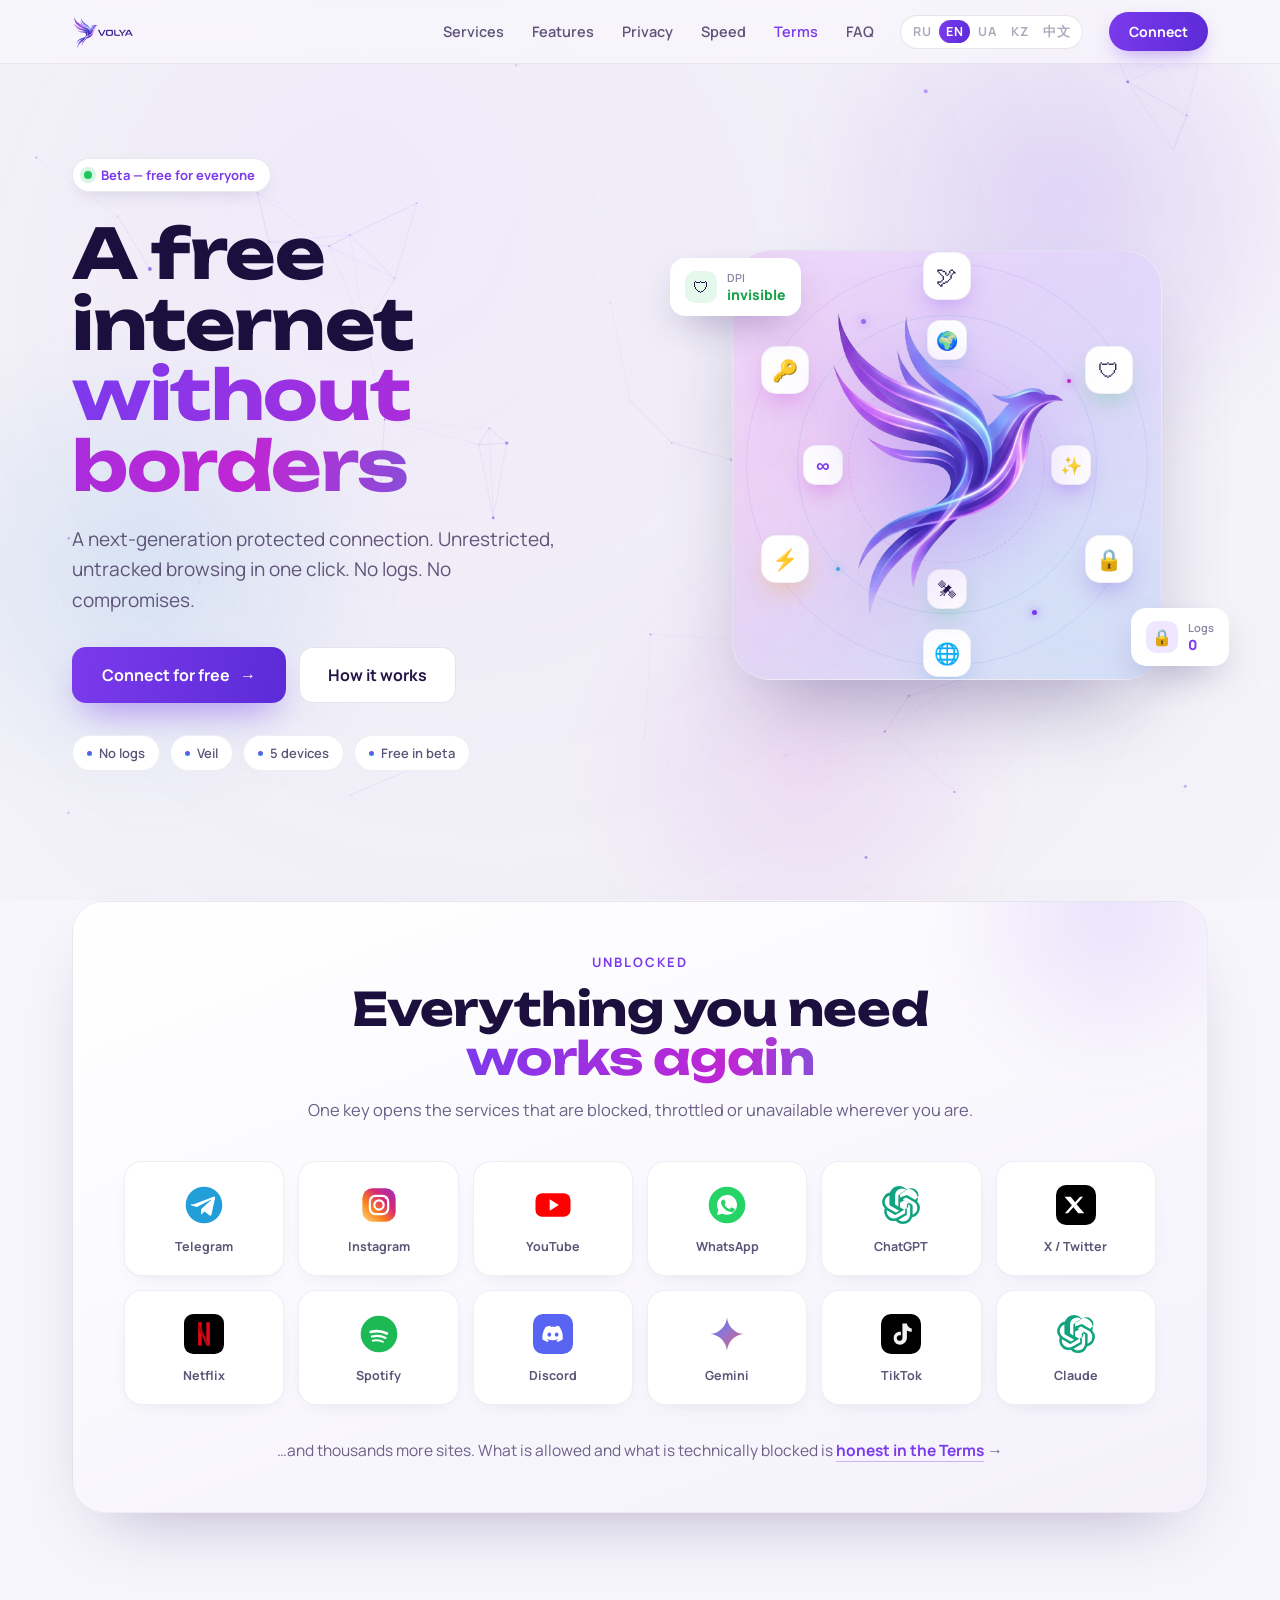
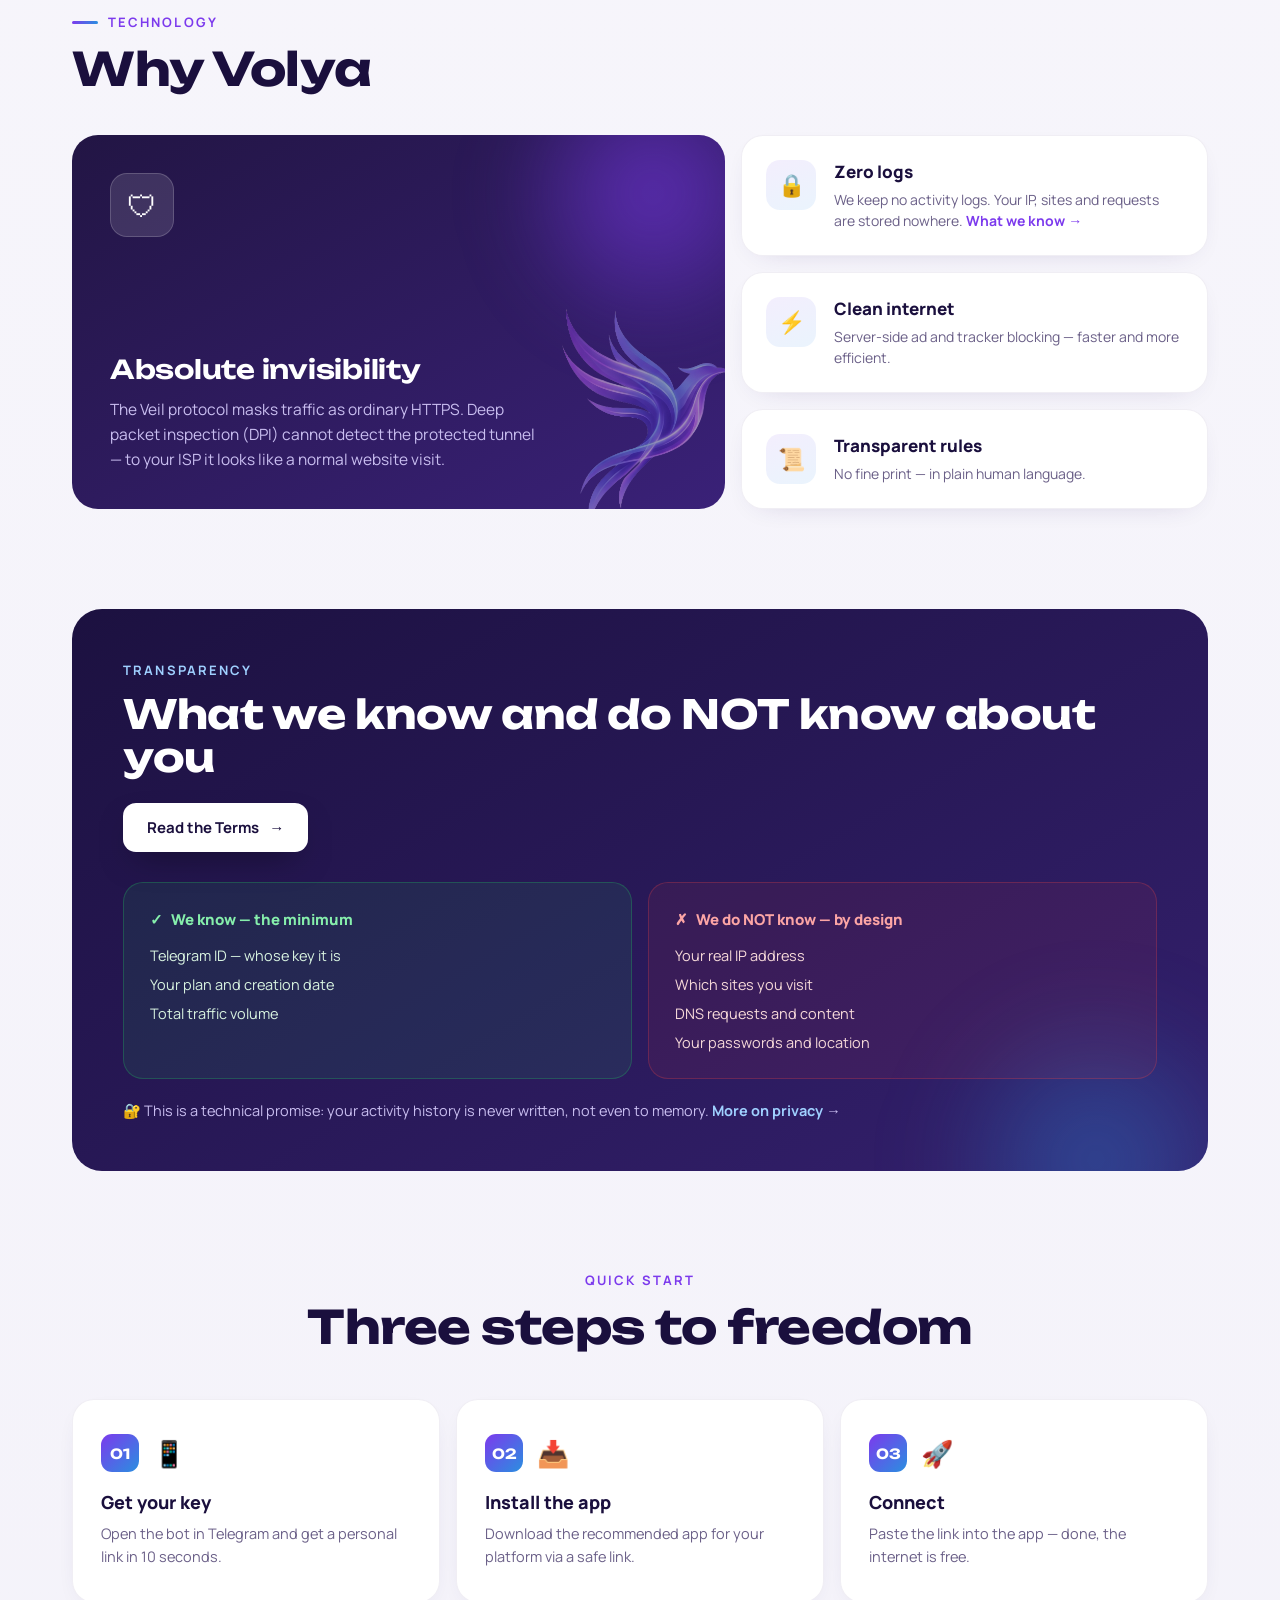
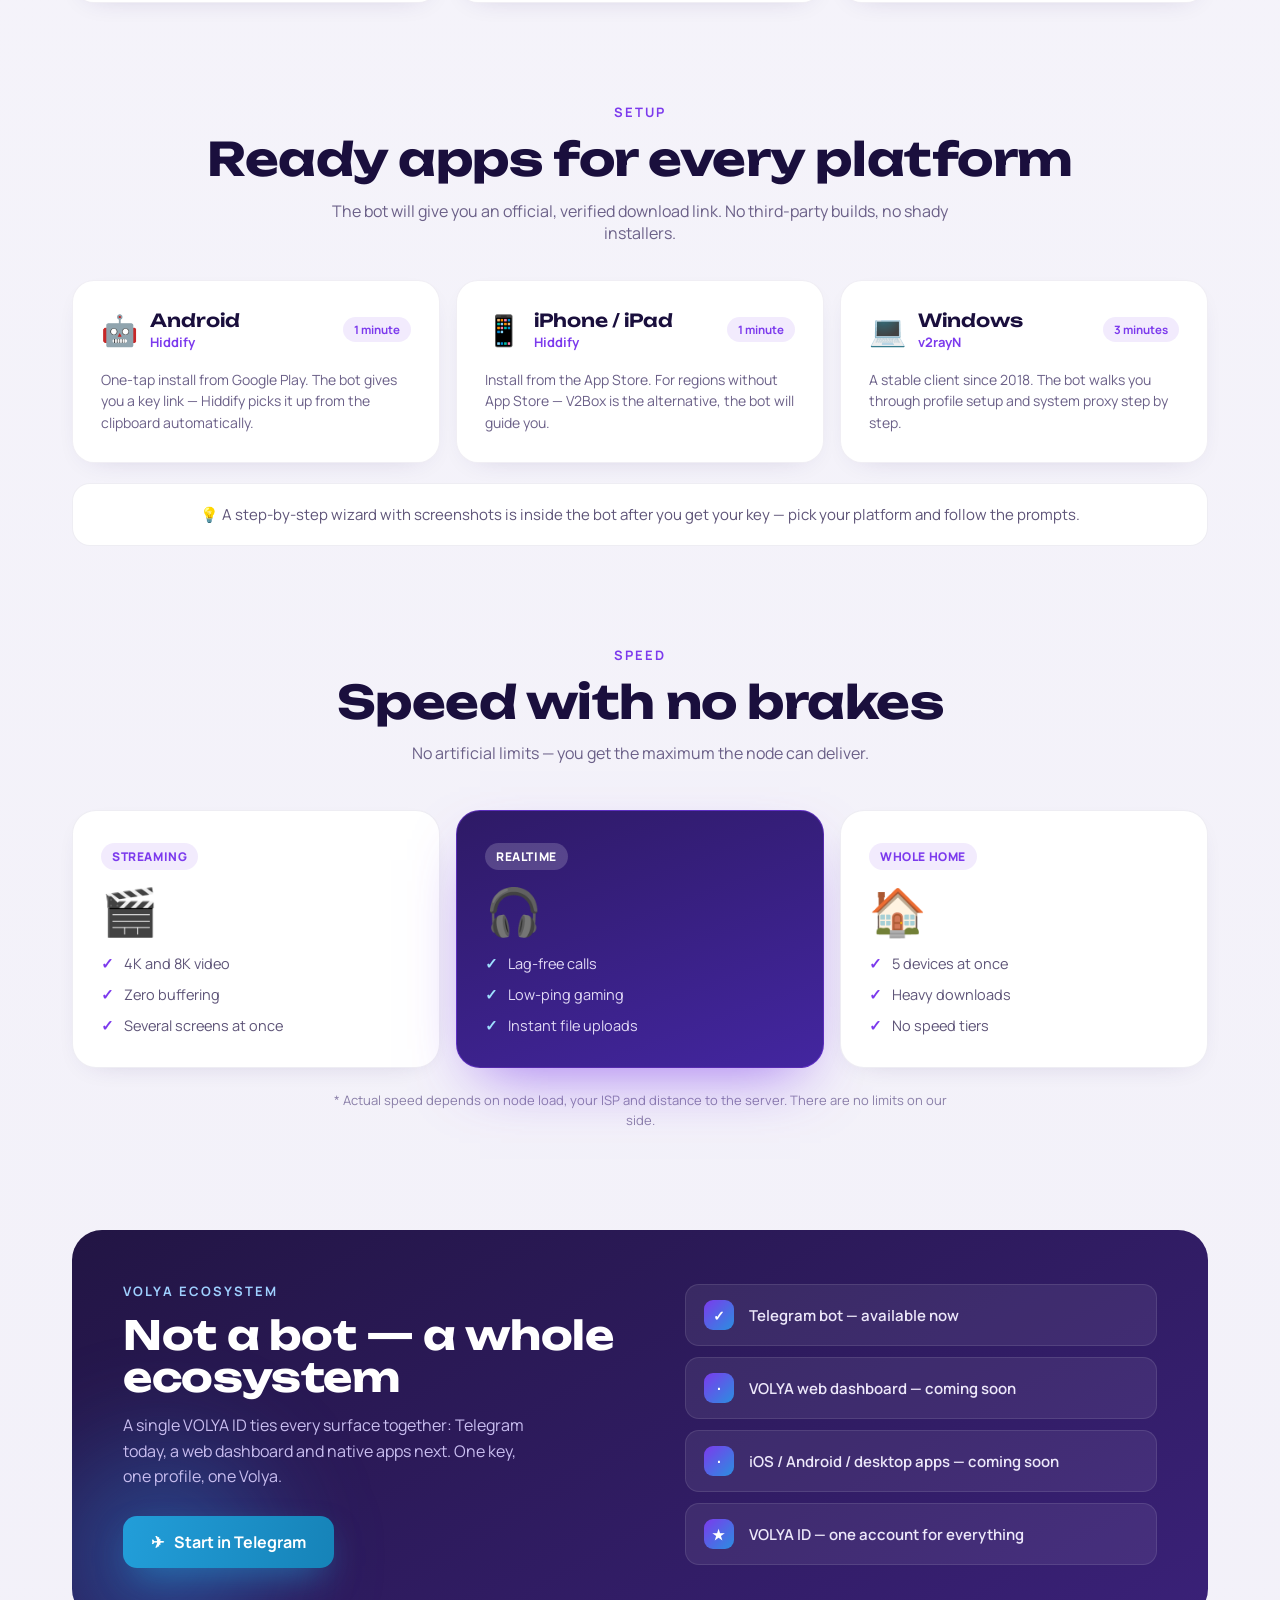
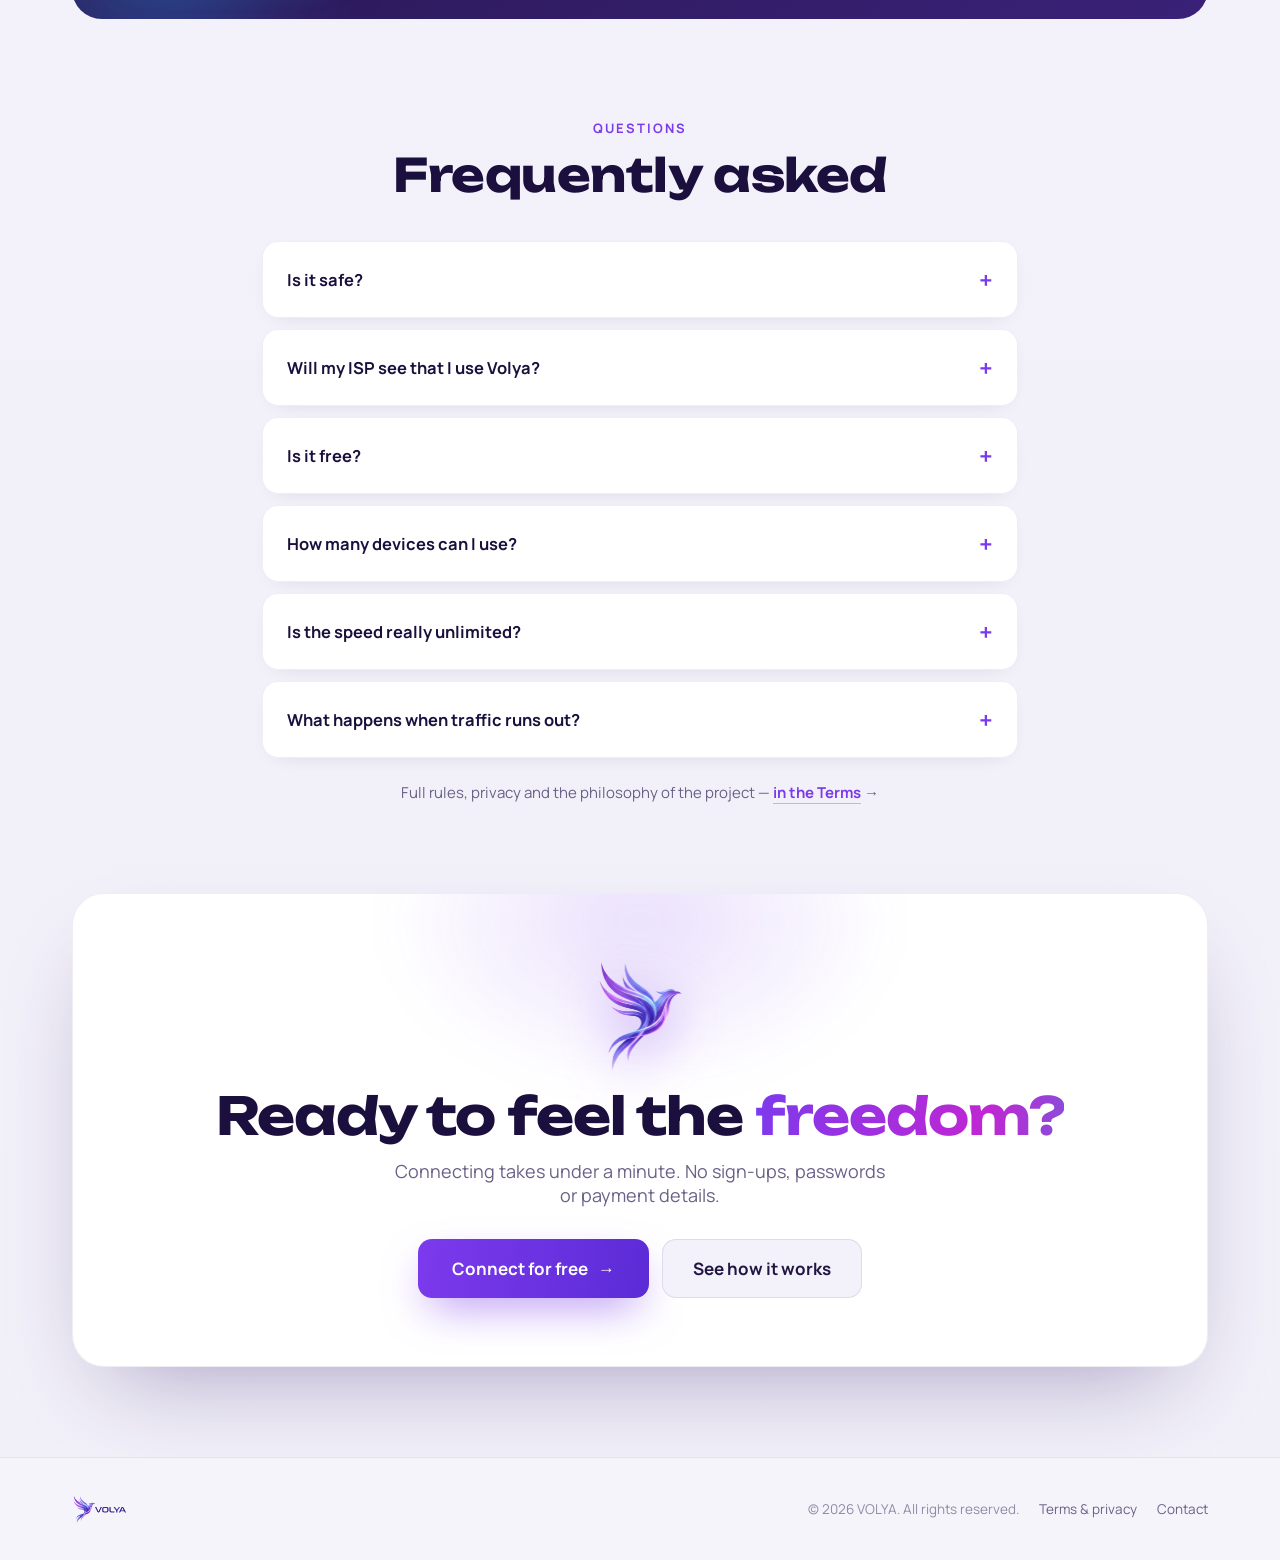
==== commit 1c344ca9: "feat(site): автоопределение языка браузера (nav.language -> UK/KK/ZH/EN/RU)" ====
--- a/index.html
+++ b/index.html
@@ -710,7 +710,14 @@
 }
 
 // ── Language ────────────────────────────────────────────────────────────────
-let currentLang = localStorage.getItem('volya_lang') || 'ru';
+function detectLang(){
+  const stored = localStorage.getItem('volya_lang');
+  if(LANGS[stored]) return stored;                       // ручной выбор всегда важнее
+  const nav = (navigator.language || 'ru').toLowerCase();
+  for(const l of ['uk','kk','zh','en','ru']) if(nav.startsWith(l)) return l;
+  return 'ru';
+}
+let currentLang = detectLang();
 function applyLang(lang){
   if(!LANGS[lang]) lang = 'ru';
   currentLang = lang;
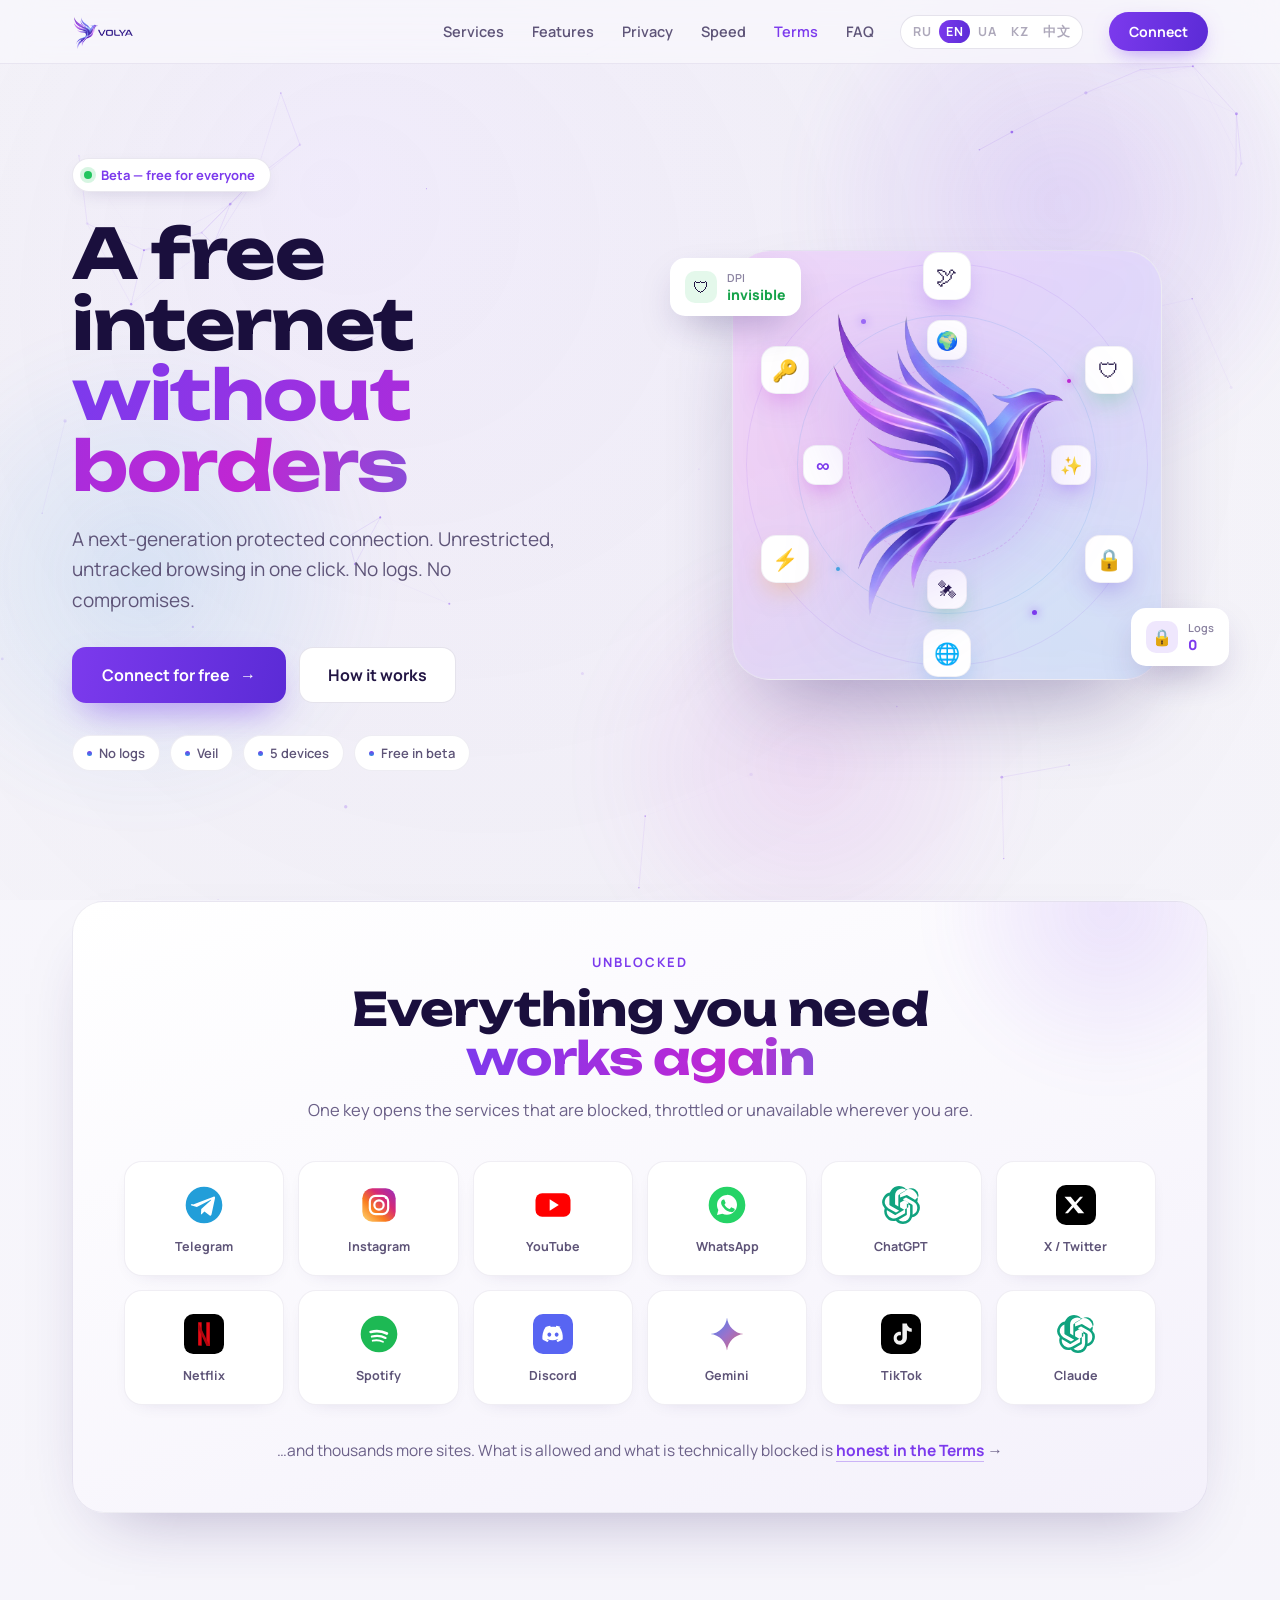
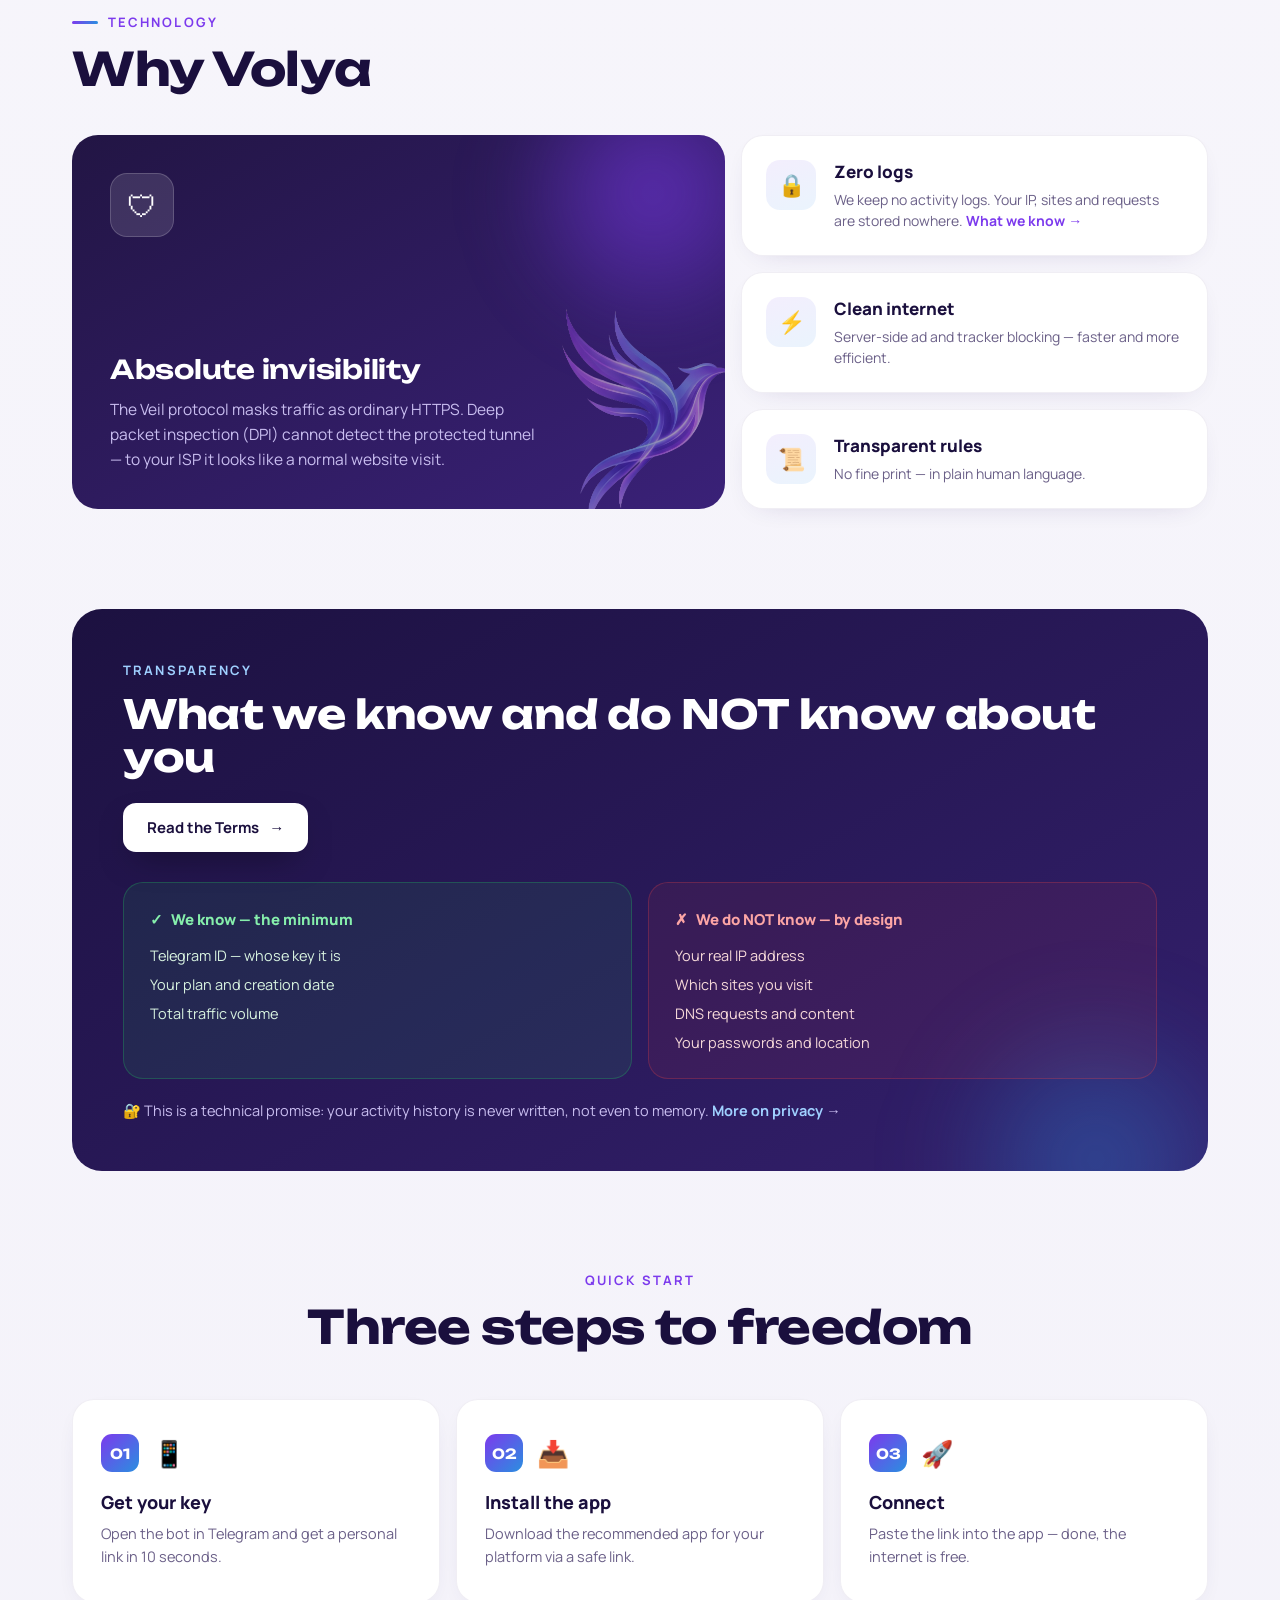
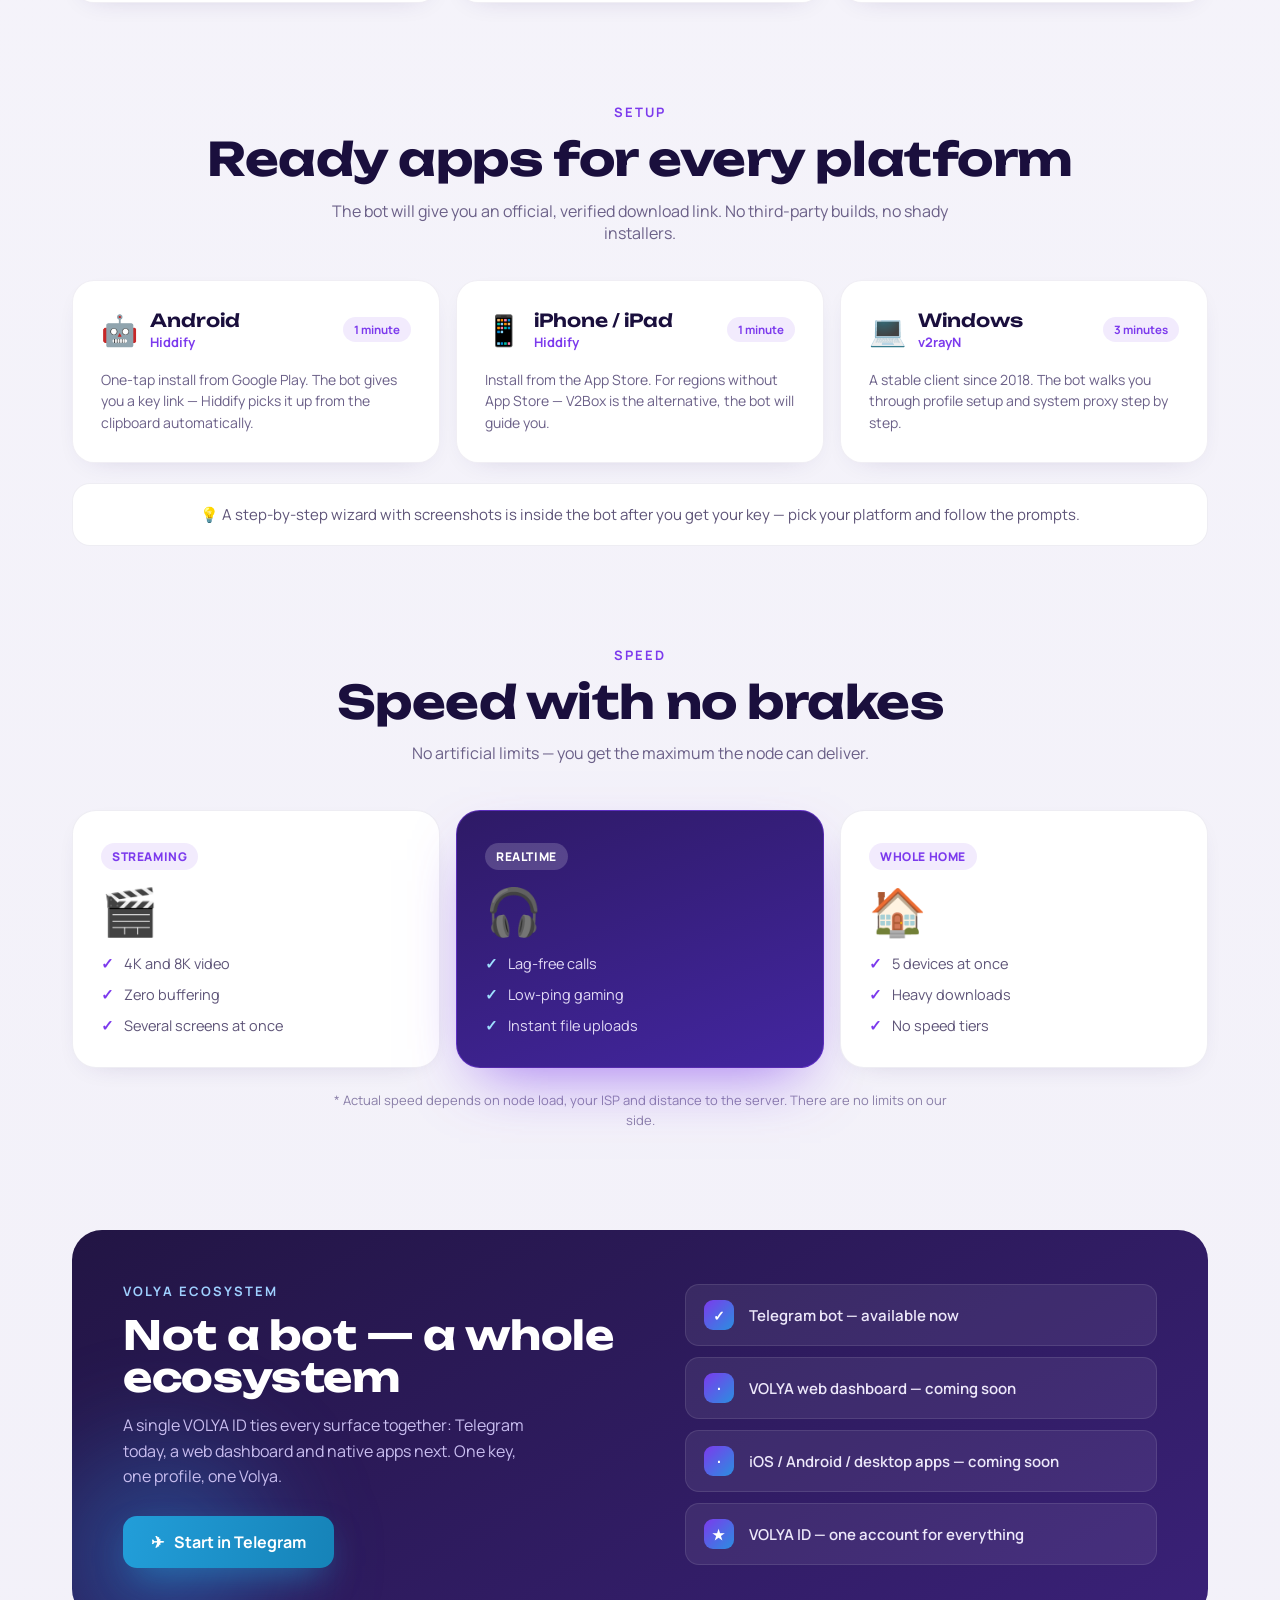
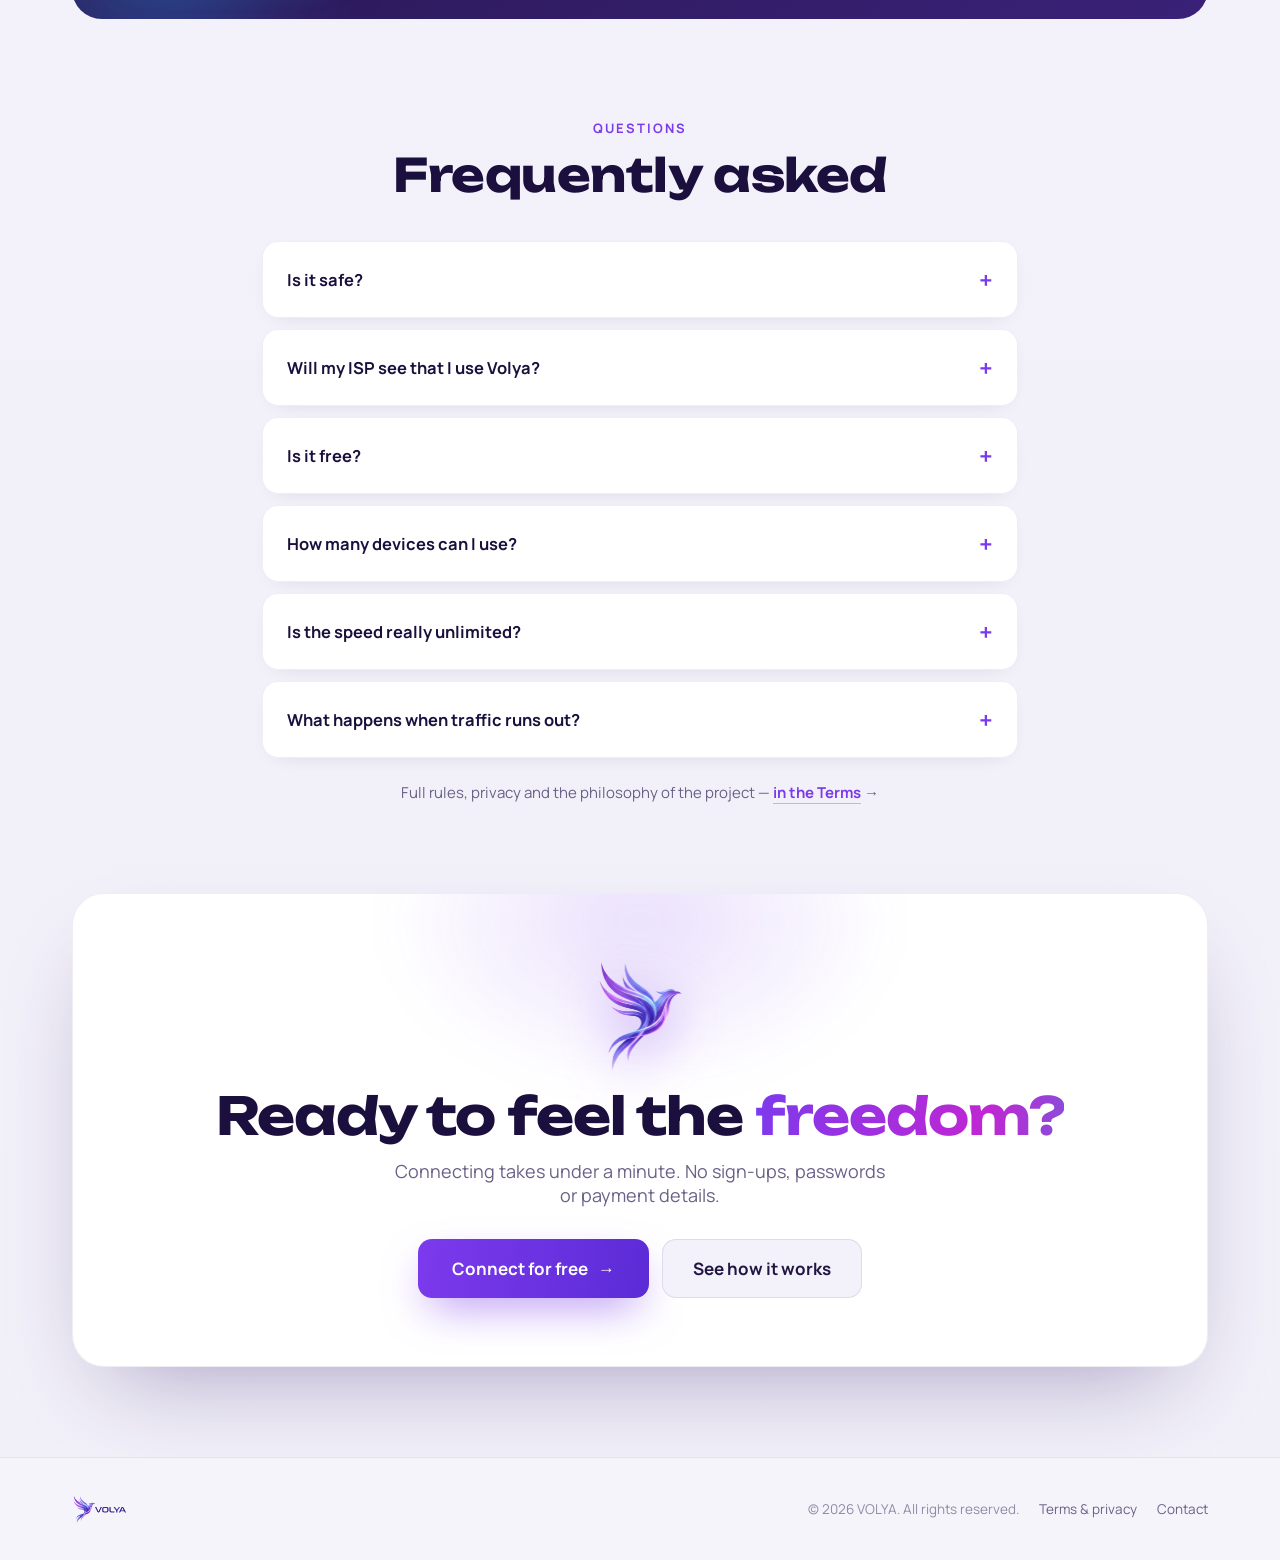
==== commit f896157e: "seo(site): OG-карточка + Twitter + JSON-LD (Org/App/FAQ) + robots.txt + sitemap.xml + keyword-title" ====
--- a/index.html
+++ b/index.html
@@ -3,8 +3,35 @@
 <head>
 <meta charset="UTF-8">
 <meta name="viewport" content="width=device-width, initial-scale=1">
-<title>VOLYA — Свободный интернет без границ</title>
-<meta name="description" content="VOLYA — защищённое подключение нового поколения. Серфинг без блокировок и слежки в один клик. Без логов, без компромиссов.">
+<title>VOLYA — бесплатный VPN через Telegram | обход блокировок, без логов</title>
+<meta name="description" content="Бесплатный VPN VOLYA через Telegram-бот: доступ к заблокированным сайтам за 1 минуту. Стойкость к DPI (технология Вуаль), 5 устройств, без логов и регистрации.">
+<meta name="keywords" content="бесплатный VPN, VPN Telegram, обход блокировок, VPN без логов, доступ к заблокированным сайтам, free VPN, VPN бот, свободный интернет">
+<link rel="canonical" href="https://volya.cloud/">
+<meta name="robots" content="index, follow">
+<meta name="theme-color" content="#7C3AED">
+<!-- Open Graph -->
+<meta property="og:type" content="website">
+<meta property="og:site_name" content="VOLYA">
+<meta property="og:title" content="VOLYA — бесплатный VPN через Telegram">
+<meta property="og:description" content="Доступ к свободному интернету за 1 минуту. Обход блокировок, стойкость к DPI, без логов и регистрации. 5 устройств. Бесплатно в бете.">
+<meta property="og:url" content="https://volya.cloud/">
+<meta property="og:image" content="https://volya.cloud/assets/og.png">
+<meta property="og:image:width" content="1200">
+<meta property="og:image:height" content="630">
+<meta property="og:locale" content="ru_RU">
+<meta property="og:locale:alternate" content="en_US">
+<meta property="og:locale:alternate" content="uk_UA">
+<meta property="og:locale:alternate" content="kk_KZ">
+<meta property="og:locale:alternate" content="zh_CN">
+<!-- Twitter -->
+<meta name="twitter:card" content="summary_large_image">
+<meta name="twitter:title" content="VOLYA — бесплатный VPN через Telegram">
+<meta name="twitter:description" content="Доступ к свободному интернету за 1 минуту. Без логов, без регистрации. Бесплатно в бете.">
+<meta name="twitter:image" content="https://volya.cloud/assets/og.png">
+<!-- JSON-LD: Organization + SoftwareApplication + FAQPage (GEO/AI-цитируемость) -->
+<script type="application/ld+json">{"@context":"https://schema.org","@type":"Organization","name":"VOLYA","url":"https://volya.cloud/","logo":"https://volya.cloud/logo.png","sameAs":["https://t.me/volya_gate_bot"],"description":"Бесплатный VPN-сервис через Telegram-бот: доступ к свободному интернету, обход блокировок, без логов."}</script>
+<script type="application/ld+json">{"@context":"https://schema.org","@type":"SoftwareApplication","name":"VOLYA VPN","applicationCategory":"SecurityApplication","operatingSystem":"Android, iOS, Windows","offers":{"@type":"Offer","price":"0","priceCurrency":"USD"},"description":"Бесплатный VPN через Telegram-бот. Обход блокировок, стойкость к DPI, 5 устройств, без логов и регистрации.","url":"https://volya.cloud/"}</script>
+<script type="application/ld+json">{"@context":"https://schema.org","@type":"FAQPage","mainEntity":[{"@type":"Question","name":"VOLYA — это бесплатно?","acceptedAnswer":{"@type":"Answer","text":"Да. Пока проект в бета-тестировании, VOLYA полностью бесплатен: без регистрации, паролей и платёжных данных. Ключ доступа выдаётся в Telegram-боте за 1 минуту."}},{"@type":"Question","name":"Как получить бесплатный VPN VOLYA?","acceptedAnswer":{"@type":"Answer","text":"Откройте Telegram-бот @volya_gate_bot, нажмите «Получить ключ», выберите платформу (Android, iOS, Windows) и следуйте пошаговой инструкции. Подключение занимает меньше минуты."}},{"@type":"Question","name":"Увидит ли провайдер, что я использую VPN?","acceptedAnswer":{"@type":"Answer","text":"Нет. Технология Вуаль делает трафик неотличимым от обычного HTTPS. Системы DPI, которые используют провайдеры, не могут обнаружить защищённое соединение."}},{"@type":"Question","name":"На скольких устройствах работает один ключ?","acceptedAnswer":{"@type":"Answer","text":"Один ключ работает одновременно на 5 устройствах — телефон, планшет, ПК и ТВ. Скорость не делится на тарифы."}}]}</script>
 <link rel="icon" type="image/png" href="favicon.png?v=2">
 <link href="assets/fonts/fonts.css" rel="stylesheet">
 <style>
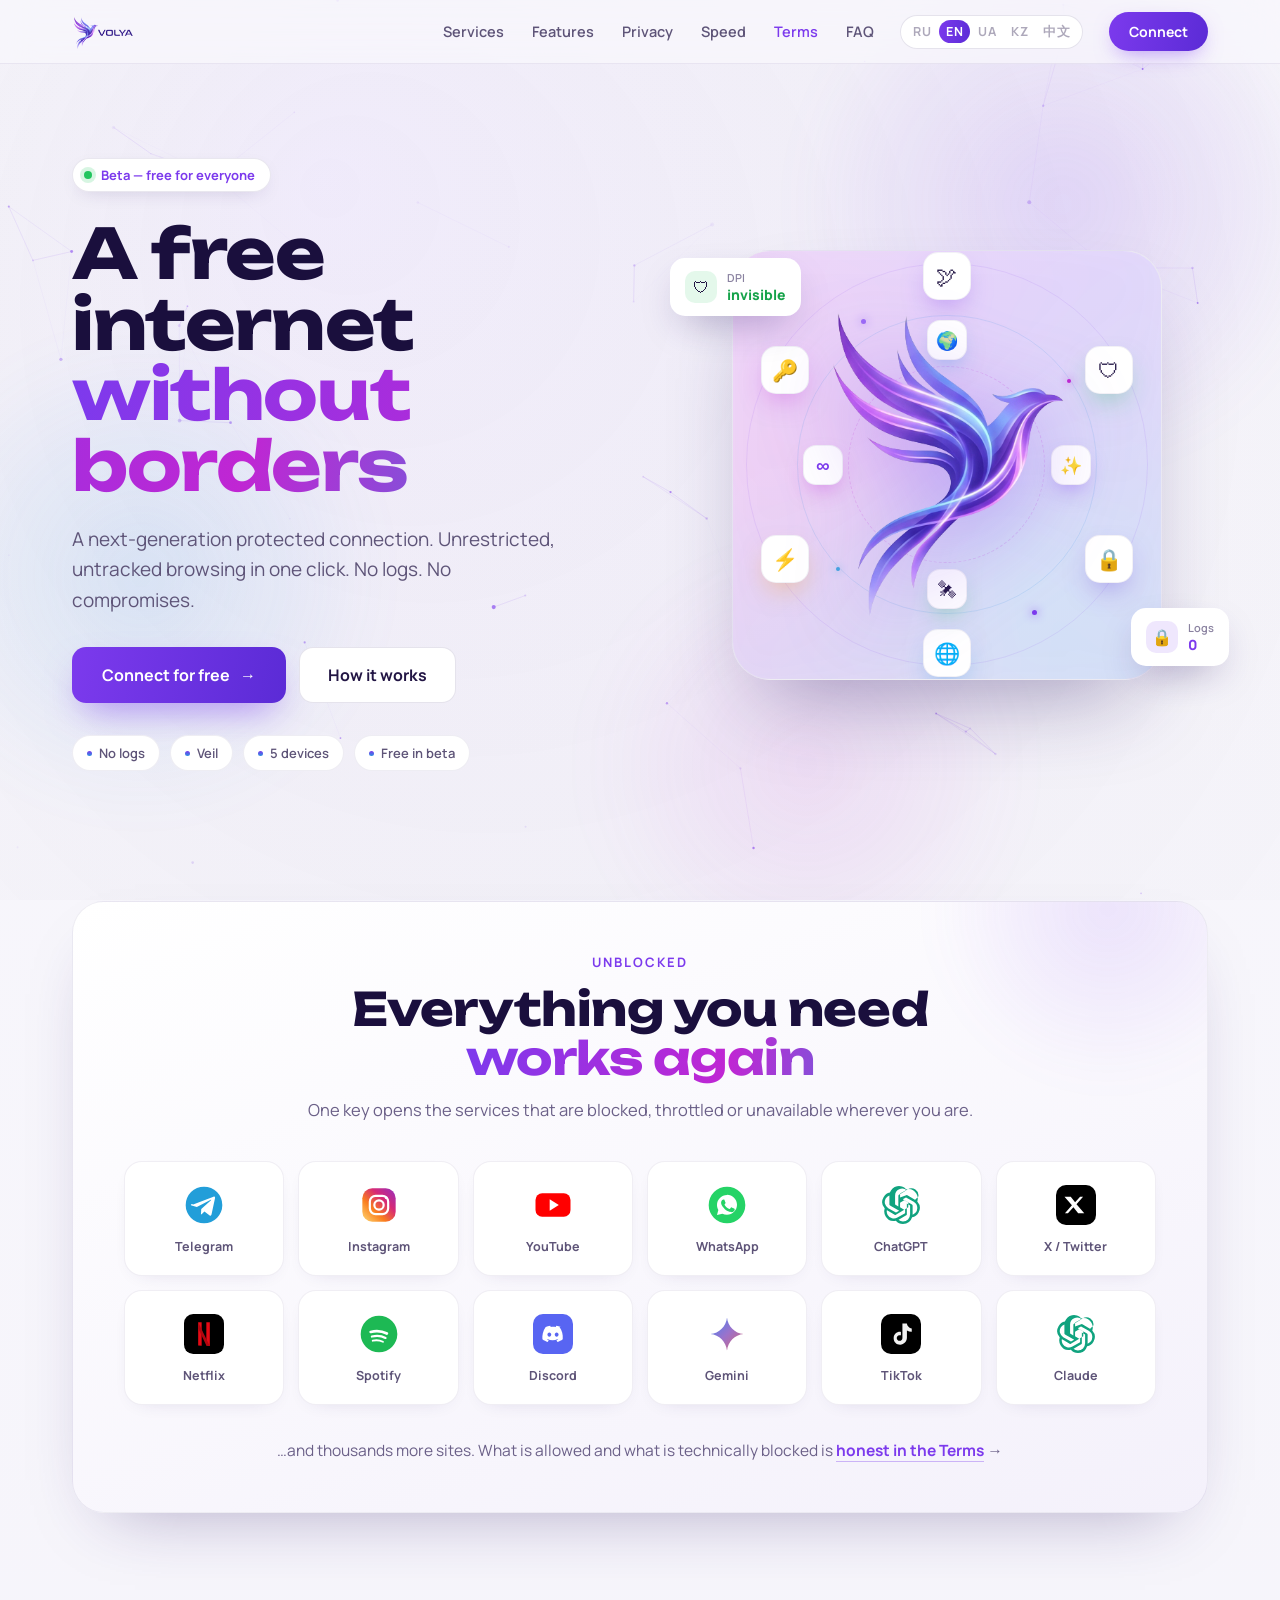
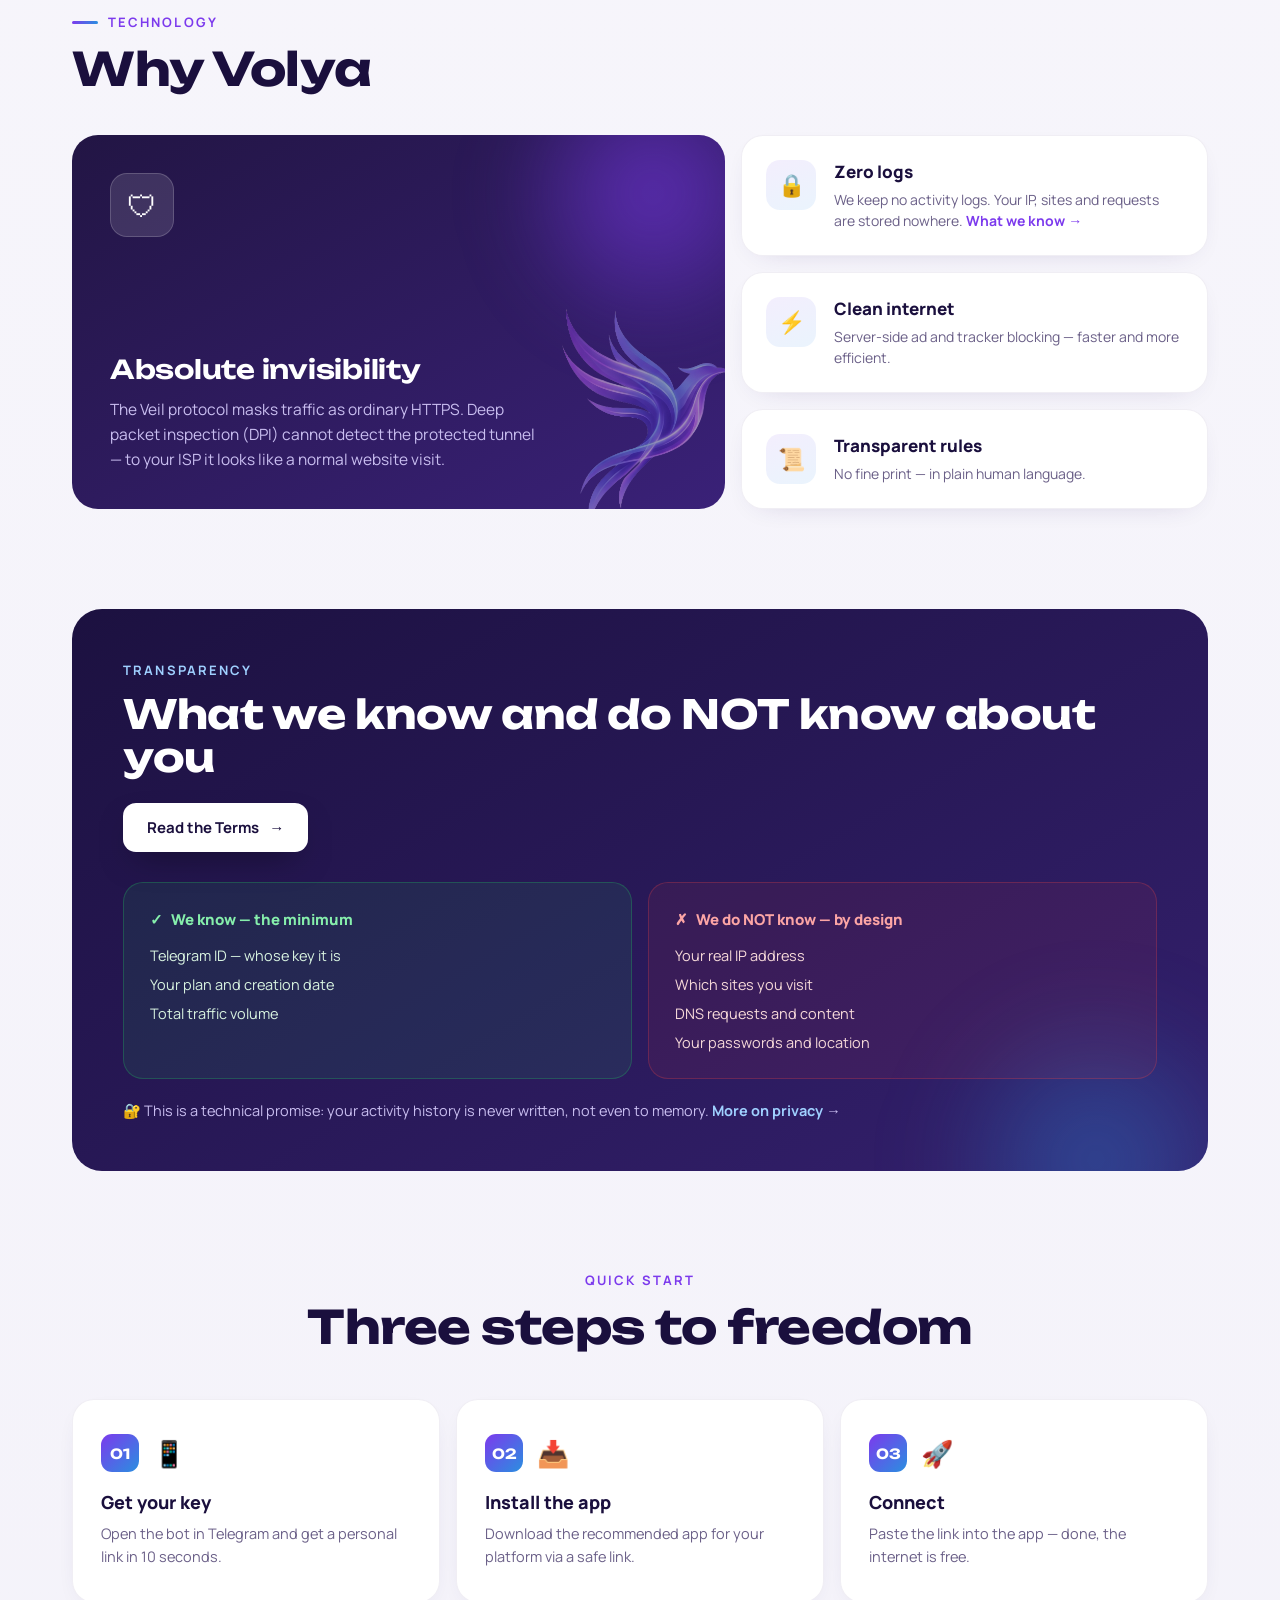
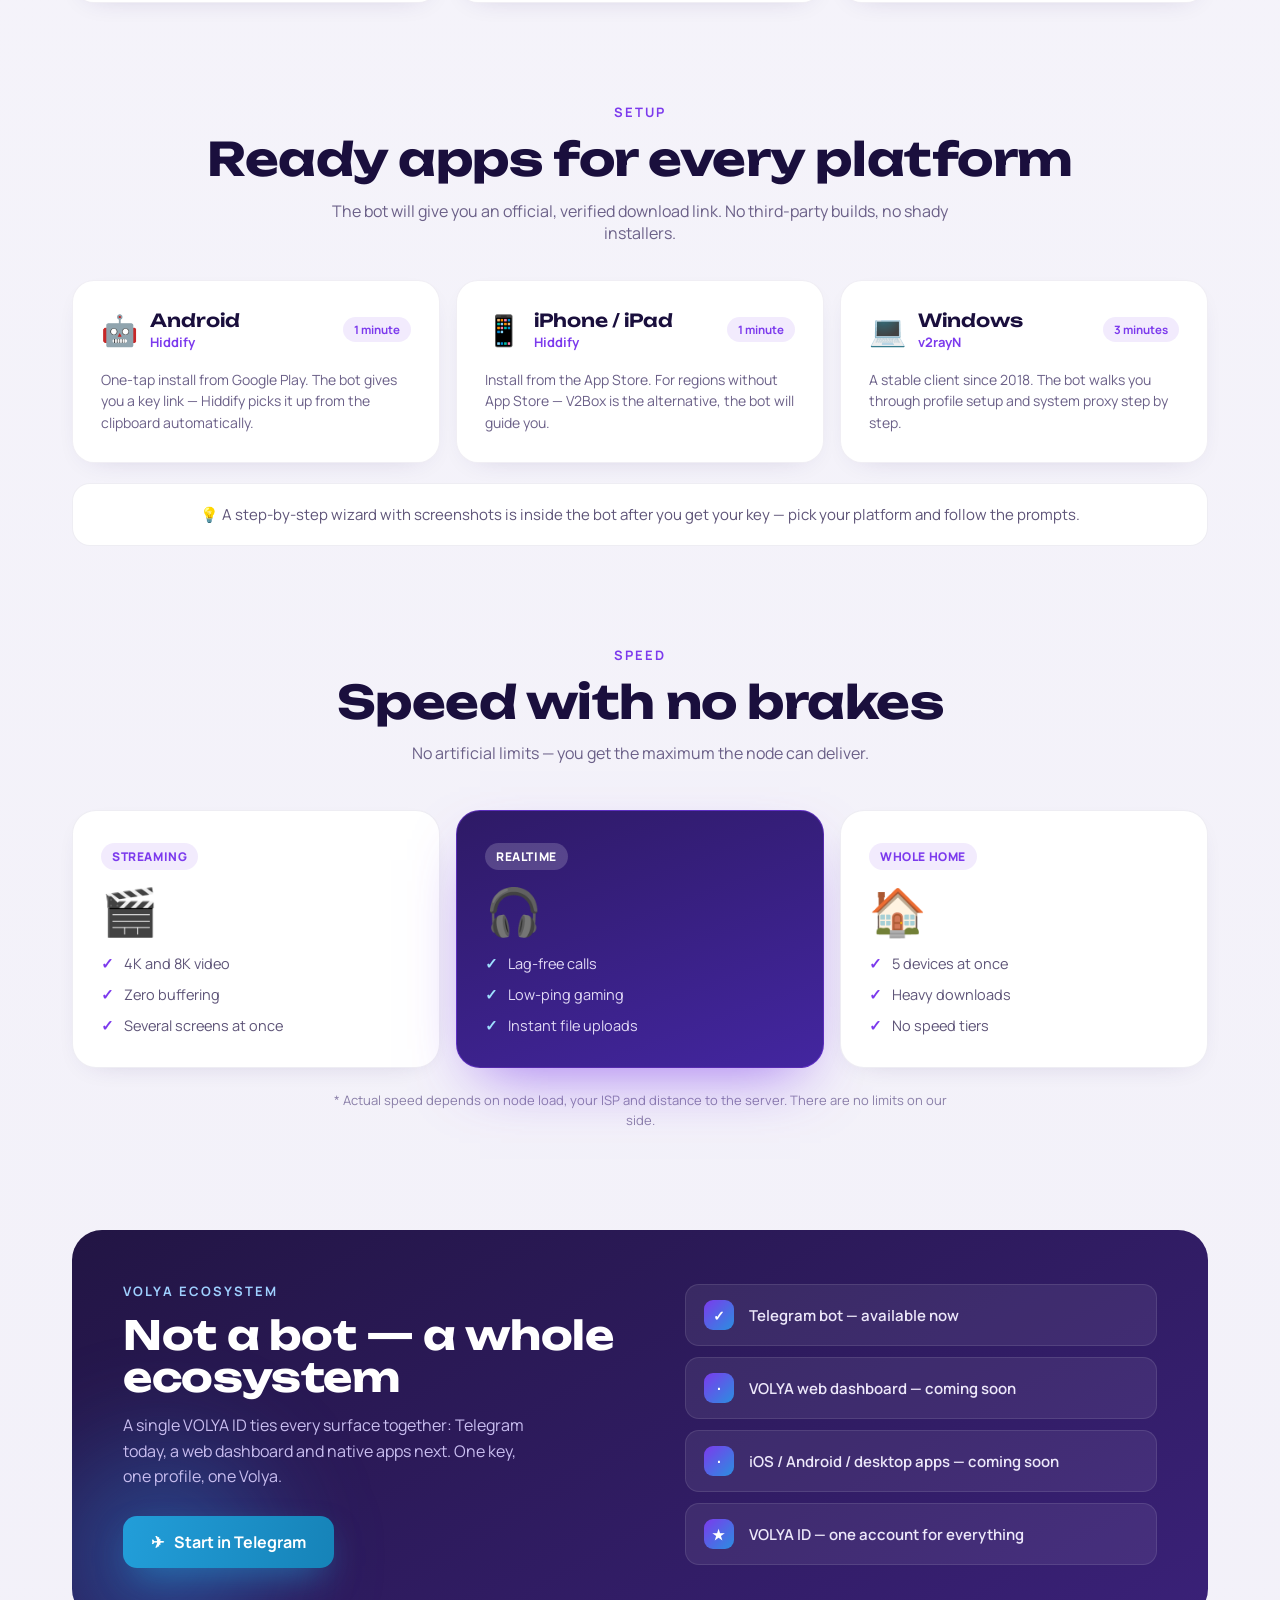
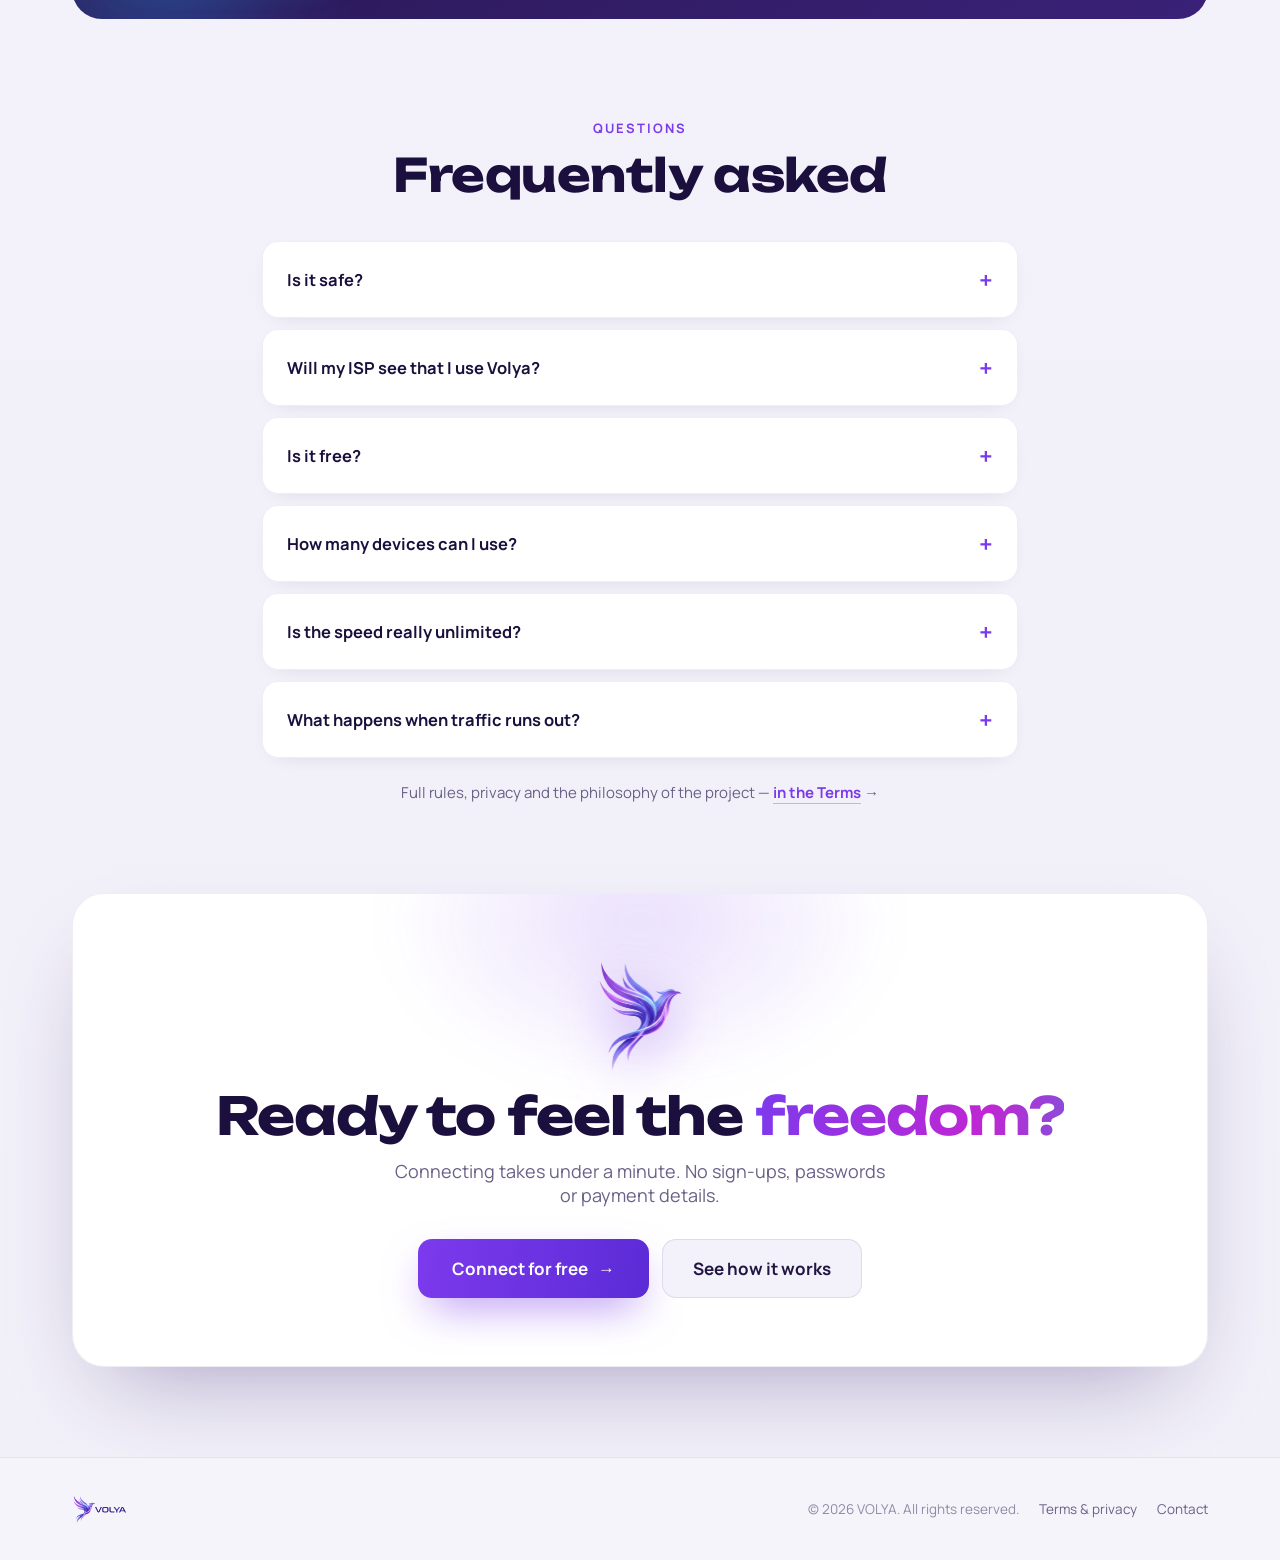
==== commit 92087333: "seo(site): prerender контента в статику — AI-краулеры (Perplexity/Claude/GPTBot) видят весь питч без" ====
--- a/index.html
+++ b/index.html
@@ -156,7 +156,7 @@
       <a class="hov hov-cta" href="https://t.me/volya_gate_bot" target="_blank" rel="noopener" style="display:inline-flex;align-items:center;gap:10px;font-weight:700;font-size:16px;color:#fff;padding:16px 30px;border-radius:14px;background:linear-gradient(100deg,#7C3AED,#5B2BD6);box-shadow:0 16px 36px -12px rgba(124,58,237,.6)"><span data-i18n="hero.cta1">Подключить бесплатно</span> →</a>
       <a class="hov hov-secondary" href="#how" style="display:inline-flex;align-items:center;gap:10px;font-weight:700;font-size:16px;color:#221544;padding:16px 28px;border-radius:14px;background:#fff;border:1px solid rgba(46,26,102,.12)" data-i18n="hero.cta2">Как это работает</a>
     </div>
-    <div data-reveal data-delay="320" id="hero-chips" style="display:flex;gap:10px;flex-wrap:wrap"></div>
+    <div data-reveal data-delay="320" id="hero-chips" style="display:flex;gap:10px;flex-wrap:wrap"><span style="display:inline-flex;align-items:center;gap:7px;font-size:13px;font-weight:600;color:#5E5478;padding:8px 14px;border-radius:999px;background:#fff;border:1px solid rgba(46,26,102,.08)"><span style="width:5px;height:5px;border-radius:50%;background:linear-gradient(#7C3AED,#2A8FE0)"></span>No logs</span><span style="display:inline-flex;align-items:center;gap:7px;font-size:13px;font-weight:600;color:#5E5478;padding:8px 14px;border-radius:999px;background:#fff;border:1px solid rgba(46,26,102,.08)"><span style="width:5px;height:5px;border-radius:50%;background:linear-gradient(#7C3AED,#2A8FE0)"></span>Veil</span><span style="display:inline-flex;align-items:center;gap:7px;font-size:13px;font-weight:600;color:#5E5478;padding:8px 14px;border-radius:999px;background:#fff;border:1px solid rgba(46,26,102,.08)"><span style="width:5px;height:5px;border-radius:50%;background:linear-gradient(#7C3AED,#2A8FE0)"></span>5 devices</span><span style="display:inline-flex;align-items:center;gap:7px;font-size:13px;font-weight:600;color:#5E5478;padding:8px 14px;border-radius:999px;background:#fff;border:1px solid rgba(46,26,102,.08)"><span style="width:5px;height:5px;border-radius:50%;background:linear-gradient(#7C3AED,#2A8FE0)"></span>Free in beta</span></div>
   </div>
   <div class="hero-visual" data-reveal data-delay="120" style="position:relative;min-height:480px;display:flex;align-items:center;justify-content:center">
     <div style="position:relative;width:100%;max-width:430px;aspect-ratio:1;border-radius:38px;background:linear-gradient(160deg,#fff,#F2EFFB);border:1px solid rgba(46,26,102,.08);box-shadow:0 44px 90px -34px rgba(46,26,102,.42);overflow:hidden;display:flex;align-items:center;justify-content:center">
@@ -204,7 +204,43 @@
       <h2 class="shdisplay" style="font-weight:700;font-size:clamp(28px,3.8vw,46px);line-height:1.05;letter-spacing:-.01em;color:#1A0F3D"><span data-i18n="services.title1">Работает всё,</span> <span class="shimmer" data-i18n="services.title2">что вам нужно</span></h2>
       <p style="font-size:16.5px;color:#6B6088;margin-top:16px" data-i18n="services.sub">Один ключ открывает сервисы, которые заблокированы, замедлены или недоступны там, где вы находитесь.</p>
     </div>
-    <div id="brands-grid" class="grid-6" style="position:relative;display:grid;grid-template-columns:repeat(6,1fr);gap:14px"></div>
+    <div id="brands-grid" class="grid-6" style="position:relative;display:grid;grid-template-columns:repeat(6,1fr);gap:14px"><div class="hov hov-card" style="display:flex;flex-direction:column;align-items:center;gap:10px;padding:20px 10px;border-radius:18px;background:#fff;border:1px solid rgba(46,26,102,.07);box-shadow:0 6px 22px -16px rgba(46,26,102,.3)">
+      <span style="width:46px;height:46px;display:flex;align-items:center;justify-content:center"><svg viewBox="0 0 48 48" width="40" height="40"><circle cx="24" cy="24" r="22" fill="#229ED9"/><path d="M11 23.4l24.4-9.4c1.1-.4 2.1.3 1.8 2l-4.2 19.5c-.3 1.3-1.1 1.6-2.2 1l-6.3-4.7-3 2.9c-.3.3-.6.6-1.2.6l.4-6.4 11.7-10.6c.5-.4-.1-.7-.8-.3L15.4 26.5l-6.2-1.9c-1.3-.4-1.4-1.3.3-1.9z" fill="#fff"/></svg></span>
+      <span style="font-size:12.5px;font-weight:700;color:#5E5478">Telegram</span>
+    </div><div class="hov hov-card" style="display:flex;flex-direction:column;align-items:center;gap:10px;padding:20px 10px;border-radius:18px;background:#fff;border:1px solid rgba(46,26,102,.07);box-shadow:0 6px 22px -16px rgba(46,26,102,.3)">
+      <span style="width:46px;height:46px;display:flex;align-items:center;justify-content:center"><svg viewBox="0 0 48 48" width="40" height="40"><defs><linearGradient id="ig" x1="0" y1="1" x2="1" y2="0"><stop offset="0" stop-color="#FEDA75"/><stop offset=".35" stop-color="#FA7E1E"/><stop offset=".65" stop-color="#D62976"/><stop offset="1" stop-color="#962FBF"/></linearGradient></defs><rect x="4" y="4" width="40" height="40" rx="12" fill="url(#ig)"/><rect x="13" y="13" width="22" height="22" rx="7" fill="none" stroke="#fff" stroke-width="2.6"/><circle cx="24" cy="24" r="5.6" fill="none" stroke="#fff" stroke-width="2.6"/><circle cx="32.6" cy="15.4" r="1.7" fill="#fff"/></svg></span>
+      <span style="font-size:12.5px;font-weight:700;color:#5E5478">Instagram</span>
+    </div><div class="hov hov-card" style="display:flex;flex-direction:column;align-items:center;gap:10px;padding:20px 10px;border-radius:18px;background:#fff;border:1px solid rgba(46,26,102,.07);box-shadow:0 6px 22px -16px rgba(46,26,102,.3)">
+      <span style="width:46px;height:46px;display:flex;align-items:center;justify-content:center"><svg viewBox="0 0 48 48" width="40" height="40"><rect x="3" y="10" width="42" height="28" rx="8" fill="#FF0000"/><path d="M20 17l11 7-11 7z" fill="#fff"/></svg></span>
+      <span style="font-size:12.5px;font-weight:700;color:#5E5478">YouTube</span>
+    </div><div class="hov hov-card" style="display:flex;flex-direction:column;align-items:center;gap:10px;padding:20px 10px;border-radius:18px;background:#fff;border:1px solid rgba(46,26,102,.07);box-shadow:0 6px 22px -16px rgba(46,26,102,.3)">
+      <span style="width:46px;height:46px;display:flex;align-items:center;justify-content:center"><svg viewBox="0 0 48 48" width="40" height="40"><circle cx="24" cy="24" r="22" fill="#25D366"/><path d="M24 12c-6.6 0-12 5.4-12 12 0 2.1.6 4.1 1.6 5.9L12 36l6.4-1.6c1.7.9 3.6 1.4 5.6 1.4 6.6 0 12-5.4 12-12s-5.4-12-12-12z" fill="#fff"/><path d="M19.4 17.6c-.3 0-.7.1-1.1.5-.4.4-1.4 1.4-1.4 3.3s1.4 3.8 1.6 4.1c.2.3 2.8 4.4 6.9 6 3.4 1.3 4.1 1.1 4.9 1 .7-.1 2.3-.9 2.7-1.9.3-.9.3-1.7.2-1.9-.1-.2-.4-.3-.8-.5-.4-.2-2.3-1.2-2.7-1.3-.4-.1-.6-.2-.9.2-.3.4-1 1.3-1.2 1.5-.2.2-.4.3-.8.1-.4-.2-1.8-.7-3.4-2.1-1.2-1.1-2.1-2.4-2.3-2.8-.2-.4 0-.6.2-.8l.6-.7c.2-.2.3-.4.4-.7.1-.2 0-.5-.1-.7-.1-.2-.9-2.2-1.2-3-.3-.6-.6-.5-.8-.5l-.7.1z" fill="#25D366"/></svg></span>
+      <span style="font-size:12.5px;font-weight:700;color:#5E5478">WhatsApp</span>
+    </div><div class="hov hov-card" style="display:flex;flex-direction:column;align-items:center;gap:10px;padding:20px 10px;border-radius:18px;background:#fff;border:1px solid rgba(46,26,102,.07);box-shadow:0 6px 22px -16px rgba(46,26,102,.3)">
+      <span style="width:46px;height:46px;display:flex;align-items:center;justify-content:center"><svg viewBox="0 0 24 24" width="38" height="38"><path d="M22.28 9.82a5.98 5.98 0 0 0-.52-4.91 6.05 6.05 0 0 0-6.51-2.9A6.07 6.07 0 0 0 4.98 4.18a5.98 5.98 0 0 0-3.99 2.9 6.05 6.05 0 0 0 .74 7.1 5.98 5.98 0 0 0 .51 4.91 6.05 6.05 0 0 0 6.52 2.9A5.98 5.98 0 0 0 13.26 24a6.06 6.06 0 0 0 5.77-4.21 5.99 5.99 0 0 0 4-2.9 6.06 6.06 0 0 0-.75-7.07zm-9.02 12.6a4.48 4.48 0 0 1-2.88-1.04l.14-.08 4.78-2.76a.79.79 0 0 0 .39-.68v-6.74l2.02 1.17a.07.07 0 0 1 .04.05v5.58a4.5 4.5 0 0 1-4.5 4.5zm-9.66-4.13a4.47 4.47 0 0 1-.54-3.01l.14.09 4.78 2.76a.77.77 0 0 0 .78 0l5.84-3.37v2.33a.08.08 0 0 1-.03.06L9.74 19.9a4.5 4.5 0 0 1-6.14-1.64zM2.34 7.9a4.48 4.48 0 0 1 2.34-1.97V11.6a.77.77 0 0 0 .39.68l5.81 3.35-2.02 1.17a.08.08 0 0 1-.07 0l-4.83-2.79A4.5 4.5 0 0 1 2.34 7.9zm16.6 3.86l-5.84-3.39 2.02-1.16a.08.08 0 0 1 .07 0l4.83 2.79a4.5 4.5 0 0 1-.68 8.12v-5.68a.79.79 0 0 0-.4-.68zm2.01-3.02l-.14-.09-4.77-2.78a.78.78 0 0 0-.79 0L11.42 7.2V4.87a.07.07 0 0 1 .03-.06l4.83-2.79a4.5 4.5 0 0 1 6.68 4.66zM10.32 12.9l-2.02-1.17a.08.08 0 0 1-.04-.05V6.1a4.5 4.5 0 0 1 7.38-3.45l-.14.08-4.78 2.76a.79.79 0 0 0-.39.68l-.01 6.73zm1.1-2.37L14 8.99l2.6 1.5v3l-2.6 1.5-2.6-1.5z" fill="#10A37F"/></svg></span>
+      <span style="font-size:12.5px;font-weight:700;color:#5E5478">ChatGPT</span>
+    </div><div class="hov hov-card" style="display:flex;flex-direction:column;align-items:center;gap:10px;padding:20px 10px;border-radius:18px;background:#fff;border:1px solid rgba(46,26,102,.07);box-shadow:0 6px 22px -16px rgba(46,26,102,.3)">
+      <span style="width:46px;height:46px;display:flex;align-items:center;justify-content:center"><svg viewBox="0 0 48 48" width="40" height="40"><rect width="48" height="48" rx="12" fill="#000"/><path d="M28.9 14h3.6l-7.9 9 9.3 11h-7.3l-5.7-7.4L14.3 34H10.7l8.4-9.6L10.2 14h7.5l5.2 6.8L28.9 14z" fill="#fff"/></svg></span>
+      <span style="font-size:12.5px;font-weight:700;color:#5E5478">X / Twitter</span>
+    </div><div class="hov hov-card" style="display:flex;flex-direction:column;align-items:center;gap:10px;padding:20px 10px;border-radius:18px;background:#fff;border:1px solid rgba(46,26,102,.07);box-shadow:0 6px 22px -16px rgba(46,26,102,.3)">
+      <span style="width:46px;height:46px;display:flex;align-items:center;justify-content:center"><svg viewBox="0 0 48 48" width="40" height="40"><rect width="48" height="48" rx="11" fill="#000"/><path d="M17 10h4.2v28l-4.2-.3z" fill="#E50914"/><path d="M26.8 10H31v28.3l-4.2-.4z" fill="#E50914"/><path d="M17 10l13.9 28.3-4.1-.4L17 17.2z" fill="#B1060F"/></svg></span>
+      <span style="font-size:12.5px;font-weight:700;color:#5E5478">Netflix</span>
+    </div><div class="hov hov-card" style="display:flex;flex-direction:column;align-items:center;gap:10px;padding:20px 10px;border-radius:18px;background:#fff;border:1px solid rgba(46,26,102,.07);box-shadow:0 6px 22px -16px rgba(46,26,102,.3)">
+      <span style="width:46px;height:46px;display:flex;align-items:center;justify-content:center"><svg viewBox="0 0 48 48" width="40" height="40"><circle cx="24" cy="24" r="22" fill="#1DB954"/><path d="M14 21.5c6.2-1.7 13.4-1.2 19.5 1.9" stroke="#fff" stroke-width="3.2" stroke-linecap="round" fill="none"/><path d="M15.5 27c5.1-1.3 11.3-1 16.3 1.7" stroke="#fff" stroke-width="2.7" stroke-linecap="round" fill="none"/><path d="M16.5 32c4-1 8.2-.7 12.2 1.3" stroke="#fff" stroke-width="2.3" stroke-linecap="round" fill="none"/></svg></span>
+      <span style="font-size:12.5px;font-weight:700;color:#5E5478">Spotify</span>
+    </div><div class="hov hov-card" style="display:flex;flex-direction:column;align-items:center;gap:10px;padding:20px 10px;border-radius:18px;background:#fff;border:1px solid rgba(46,26,102,.07);box-shadow:0 6px 22px -16px rgba(46,26,102,.3)">
+      <span style="width:46px;height:46px;display:flex;align-items:center;justify-content:center"><svg viewBox="0 0 48 48" width="40" height="40"><rect width="48" height="48" rx="12" fill="#5865F2"/><path d="M33.4 15.6c-1.7-.8-3.5-1.3-5.4-1.6-.2.4-.5 1-.7 1.5-2-.3-4-.3-6 0-.2-.5-.5-1.1-.7-1.5-1.9.3-3.7.8-5.4 1.6-3.4 5-4.3 9.9-3.9 14.7 2.1 1.6 4.2 2.5 6.2 3.2.5-.7 1-1.4 1.3-2.1-.7-.3-1.4-.6-2.1-1 .2-.1.4-.3.5-.4 4.1 1.9 8.6 1.9 12.6 0 .2.1.3.3.5.4-.7.4-1.4.7-2.1 1 .4.7.8 1.4 1.3 2.1 2.1-.7 4.2-1.6 6.2-3.2.5-5.6-.8-10.5-3.9-14.7zM19.6 27.3c-1.3 0-2.3-1.2-2.3-2.6 0-1.4 1-2.6 2.3-2.6s2.3 1.2 2.3 2.6c0 1.4-1 2.6-2.3 2.6zm8.8 0c-1.3 0-2.3-1.2-2.3-2.6 0-1.4 1-2.6 2.3-2.6s2.3 1.2 2.3 2.6c0 1.4-1 2.6-2.3 2.6z" fill="#fff"/></svg></span>
+      <span style="font-size:12.5px;font-weight:700;color:#5E5478">Discord</span>
+    </div><div class="hov hov-card" style="display:flex;flex-direction:column;align-items:center;gap:10px;padding:20px 10px;border-radius:18px;background:#fff;border:1px solid rgba(46,26,102,.07);box-shadow:0 6px 22px -16px rgba(46,26,102,.3)">
+      <span style="width:46px;height:46px;display:flex;align-items:center;justify-content:center"><svg viewBox="0 0 48 48" width="38" height="38"><defs><linearGradient id="gm" x1="0" y1="0" x2="1" y2="1"><stop offset="0" stop-color="#4285F4"/><stop offset=".5" stop-color="#9B72CB"/><stop offset="1" stop-color="#D96570"/></linearGradient></defs><path d="M24 3c1.1 11.2 9.8 19.9 21 21-11.2 1.1-19.9 9.8-21 21-1.1-11.2-9.8-19.9-21-21 11.2-1.1 19.9-9.8 21-21z" fill="url(#gm)"/></svg></span>
+      <span style="font-size:12.5px;font-weight:700;color:#5E5478">Gemini</span>
+    </div><div class="hov hov-card" style="display:flex;flex-direction:column;align-items:center;gap:10px;padding:20px 10px;border-radius:18px;background:#fff;border:1px solid rgba(46,26,102,.07);box-shadow:0 6px 22px -16px rgba(46,26,102,.3)">
+      <span style="width:46px;height:46px;display:flex;align-items:center;justify-content:center"><svg viewBox="0 0 48 48" width="40" height="40"><rect width="48" height="48" rx="12" fill="#000"/><path d="M31 11.5c.7 3.3 2.7 5.5 5.9 5.9v4c-2 .1-3.8-.5-5.8-1.5v8.4c0 4.7-3.5 8.5-8.1 8.5s-7.8-3.5-7.8-7.8c0-4.7 4.1-8.2 8.7-7.5v4.1c-.6-.2-1.3-.3-1.9-.2-1.9.2-3.2 1.8-3.1 3.7.1 1.8 1.6 3.2 3.5 3.1 1.9 0 3.3-1.5 3.3-3.5V11.5H31z" fill="#fff" opacity=".95"/></svg></span>
+      <span style="font-size:12.5px;font-weight:700;color:#5E5478">TikTok</span>
+    </div><div class="hov hov-card" style="display:flex;flex-direction:column;align-items:center;gap:10px;padding:20px 10px;border-radius:18px;background:#fff;border:1px solid rgba(46,26,102,.07);box-shadow:0 6px 22px -16px rgba(46,26,102,.3)">
+      <span style="width:46px;height:46px;display:flex;align-items:center;justify-content:center"><svg viewBox="0 0 24 24" width="38" height="38"><path d="M22.28 9.82a5.98 5.98 0 0 0-.52-4.91 6.05 6.05 0 0 0-6.51-2.9A6.07 6.07 0 0 0 4.98 4.18a5.98 5.98 0 0 0-3.99 2.9 6.05 6.05 0 0 0 .74 7.1 5.98 5.98 0 0 0 .51 4.91 6.05 6.05 0 0 0 6.52 2.9A5.98 5.98 0 0 0 13.26 24a6.06 6.06 0 0 0 5.77-4.21 5.99 5.99 0 0 0 4-2.9 6.06 6.06 0 0 0-.75-7.07zm-9.02 12.6a4.48 4.48 0 0 1-2.88-1.04l.14-.08 4.78-2.76a.79.79 0 0 0 .39-.68v-6.74l2.02 1.17a.07.07 0 0 1 .04.05v5.58a4.5 4.5 0 0 1-4.5 4.5zm-9.66-4.13a4.47 4.47 0 0 1-.54-3.01l.14.09 4.78 2.76a.77.77 0 0 0 .78 0l5.84-3.37v2.33a.08.08 0 0 1-.03.06L9.74 19.9a4.5 4.5 0 0 1-6.14-1.64zM2.34 7.9a4.48 4.48 0 0 1 2.34-1.97V11.6a.77.77 0 0 0 .39.68l5.81 3.35-2.02 1.17a.08.08 0 0 1-.07 0l-4.83-2.79A4.5 4.5 0 0 1 2.34 7.9zm16.6 3.86l-5.84-3.39 2.02-1.16a.08.08 0 0 1 .07 0l4.83 2.79a4.5 4.5 0 0 1-.68 8.12v-5.68a.79.79 0 0 0-.4-.68zm2.01-3.02l-.14-.09-4.77-2.78a.78.78 0 0 0-.79 0L11.42 7.2V4.87a.07.07 0 0 1 .03-.06l4.83-2.79a4.5 4.5 0 0 1 6.68 4.66zM10.32 12.9l-2.02-1.17a.08.08 0 0 1-.04-.05V6.1a4.5 4.5 0 0 1 7.38-3.45l-.14.08-4.78 2.76a.79.79 0 0 0-.39.68l-.01 6.73zm1.1-2.37L14 8.99l2.6 1.5v3l-2.6 1.5-2.6-1.5z" fill="#10A37F"/></svg></span>
+      <span style="font-size:12.5px;font-weight:700;color:#5E5478">Claude</span>
+    </div></div>
     <div style="position:relative;text-align:center;margin-top:34px;font-size:15.5px;color:#6B6088">
       <span data-i18n="services.caption">…и тысячи других сайтов. Что разрешено, а что технически блокируется —</span> <a href="/terms.html#rules" style="color:#7C3AED;font-weight:700;border-bottom:1px solid rgba(124,58,237,.35)" data-i18n="services.captionLink">честно в Условиях</a> →
     </div>
@@ -227,7 +263,25 @@
         <p style="font-size:15.5px;line-height:1.6;color:#C9BEF0;max-width:430px" data-i18n="featureMain.text">Протокол Вуаль маскирует трафик под обычное HTTPS-соединение. Системы глубокого анализа (DPI) не видят защищённый туннель — для провайдера это обычный визит на сайт.</p>
       </div>
     </div>
-    <div id="features-list" style="display:grid;gap:16px"></div>
+    <div id="features-list" style="display:grid;gap:16px"><div class="hov hov-card-feat" style="display:flex;gap:18px;padding:24px;border-radius:22px;background:#fff;border:1px solid rgba(46,26,102,.07);box-shadow:0 8px 30px -20px rgba(46,26,102,.3)">
+      <div style="flex-shrink:0;font-size:22px;width:50px;height:50px;display:flex;align-items:center;justify-content:center;border-radius:14px;background:linear-gradient(160deg,#F3EEFD,#EAF4FD)">🔒</div>
+      <div>
+        <h3 style="font-weight:800;font-size:17px;color:#1A0F3D;margin-bottom:6px">Zero logs</h3>
+        <p style="font-size:14px;line-height:1.5;color:#6B6088">We keep no activity logs. Your IP, sites and requests are stored nowhere. <a href="/terms.html#privacy" style="color:#7C3AED;font-weight:700">What we know →</a></p>
+      </div>
+    </div><div class="hov hov-card-feat" style="display:flex;gap:18px;padding:24px;border-radius:22px;background:#fff;border:1px solid rgba(46,26,102,.07);box-shadow:0 8px 30px -20px rgba(46,26,102,.3)">
+      <div style="flex-shrink:0;font-size:22px;width:50px;height:50px;display:flex;align-items:center;justify-content:center;border-radius:14px;background:linear-gradient(160deg,#F3EEFD,#EAF4FD)">⚡</div>
+      <div>
+        <h3 style="font-weight:800;font-size:17px;color:#1A0F3D;margin-bottom:6px">Clean internet</h3>
+        <p style="font-size:14px;line-height:1.5;color:#6B6088">Server-side ad and tracker blocking — faster and more efficient.</p>
+      </div>
+    </div><div class="hov hov-card-feat" style="display:flex;gap:18px;padding:24px;border-radius:22px;background:#fff;border:1px solid rgba(46,26,102,.07);box-shadow:0 8px 30px -20px rgba(46,26,102,.3)">
+      <div style="flex-shrink:0;font-size:22px;width:50px;height:50px;display:flex;align-items:center;justify-content:center;border-radius:14px;background:linear-gradient(160deg,#F3EEFD,#EAF4FD)">📜</div>
+      <div>
+        <h3 style="font-weight:800;font-size:17px;color:#1A0F3D;margin-bottom:6px">Transparent rules</h3>
+        <p style="font-size:14px;line-height:1.5;color:#6B6088">No fine print — in plain human language.</p>
+      </div>
+    </div></div>
   </div>
 </section>
 
@@ -245,11 +299,11 @@
     <div class="grid-features" style="position:relative;display:grid;grid-template-columns:1fr 1fr;gap:16px">
       <div style="padding:26px;border-radius:20px;background:rgba(34,197,94,.1);border:1px solid rgba(34,197,94,.28)">
         <div style="font-weight:800;font-size:15px;color:#86EFAC;margin-bottom:16px;display:flex;align-items:center;gap:8px"><span>✓</span><span data-i18n="trans.knowLabel">Знаем — минимум</span></div>
-        <div id="trans-know" style="display:flex;flex-direction:column;gap:10px"></div>
+        <div id="trans-know" style="display:flex;flex-direction:column;gap:10px"><div style="font-size:14.5px;color:#D8F3E0">Telegram ID — whose key it is</div><div style="font-size:14.5px;color:#D8F3E0">Your plan and creation date</div><div style="font-size:14.5px;color:#D8F3E0">Total traffic volume</div></div>
       </div>
       <div style="padding:26px;border-radius:20px;background:rgba(239,68,68,.08);border:1px solid rgba(239,68,68,.26)">
         <div style="font-weight:800;font-size:15px;color:#FCA5A5;margin-bottom:16px;display:flex;align-items:center;gap:8px"><span>✗</span><span data-i18n="trans.dontLabel">НЕ знаем — принципиально</span></div>
-        <div id="trans-dont" style="display:flex;flex-direction:column;gap:10px"></div>
+        <div id="trans-dont" style="display:flex;flex-direction:column;gap:10px"><div style="font-size:14.5px;color:#F6D9D9">Your real IP address</div><div style="font-size:14.5px;color:#F6D9D9">Which sites you visit</div><div style="font-size:14.5px;color:#F6D9D9">DNS requests and content</div><div style="font-size:14.5px;color:#F6D9D9">Your passwords and location</div></div>
       </div>
     </div>
     <p style="position:relative;margin-top:22px;font-size:14.5px;color:#C9BEF0">🔐 <span data-i18n="trans.note">Это техническое обещание: история активности не записывается даже в оперативную память.</span> <a href="/terms.html#privacy" style="color:#9FD0FF;font-weight:700" data-i18n="trans.noteLink">Подробно о приватности</a> →</p>
@@ -262,7 +316,28 @@
     <div style="font-size:13px;font-weight:700;letter-spacing:.16em;text-transform:uppercase;color:#7C3AED;margin-bottom:14px" data-i18n="steps.kicker">Быстрый старт</div>
     <h2 class="shdisplay" style="font-weight:700;font-size:clamp(28px,3.8vw,46px);line-height:1.05;letter-spacing:-.01em;color:#1A0F3D" data-i18n="steps.title">Три шага к свободе</h2>
   </div>
-  <div id="steps-list" class="grid-3" style="display:grid;grid-template-columns:repeat(3,1fr);gap:16px"></div>
+  <div id="steps-list" class="grid-3" style="display:grid;grid-template-columns:repeat(3,1fr);gap:16px"><div class="hov" style="position:relative;padding:34px 28px;border-radius:22px;background:#fff;border:1px solid rgba(46,26,102,.07);box-shadow:0 8px 30px -20px rgba(46,26,102,.3)">
+      <div style="display:flex;align-items:center;gap:14px;margin-bottom:18px">
+        <span class="shdisplay" style="font-weight:700;font-size:14px;width:38px;height:38px;border-radius:11px;display:flex;align-items:center;justify-content:center;color:#fff;background:linear-gradient(135deg,#7C3AED,#2A8FE0)">01</span>
+        <span style="font-size:26px">📱</span>
+      </div>
+      <h3 style="font-weight:800;font-size:18px;color:#1A0F3D;margin-bottom:9px">Get your key</h3>
+      <p style="font-size:14.5px;line-height:1.55;color:#6B6088">Open the bot in Telegram and get a personal link in 10 seconds.</p>
+    </div><div class="hov" style="position:relative;padding:34px 28px;border-radius:22px;background:#fff;border:1px solid rgba(46,26,102,.07);box-shadow:0 8px 30px -20px rgba(46,26,102,.3)">
+      <div style="display:flex;align-items:center;gap:14px;margin-bottom:18px">
+        <span class="shdisplay" style="font-weight:700;font-size:14px;width:38px;height:38px;border-radius:11px;display:flex;align-items:center;justify-content:center;color:#fff;background:linear-gradient(135deg,#7C3AED,#2A8FE0)">02</span>
+        <span style="font-size:26px">📥</span>
+      </div>
+      <h3 style="font-weight:800;font-size:18px;color:#1A0F3D;margin-bottom:9px">Install the app</h3>
+      <p style="font-size:14.5px;line-height:1.55;color:#6B6088">Download the recommended app for your platform via a safe link.</p>
+    </div><div class="hov" style="position:relative;padding:34px 28px;border-radius:22px;background:#fff;border:1px solid rgba(46,26,102,.07);box-shadow:0 8px 30px -20px rgba(46,26,102,.3)">
+      <div style="display:flex;align-items:center;gap:14px;margin-bottom:18px">
+        <span class="shdisplay" style="font-weight:700;font-size:14px;width:38px;height:38px;border-radius:11px;display:flex;align-items:center;justify-content:center;color:#fff;background:linear-gradient(135deg,#7C3AED,#2A8FE0)">03</span>
+        <span style="font-size:26px">🚀</span>
+      </div>
+      <h3 style="font-weight:800;font-size:18px;color:#1A0F3D;margin-bottom:9px">Connect</h3>
+      <p style="font-size:14.5px;line-height:1.55;color:#6B6088">Paste the link into the app — done, the internet is free.</p>
+    </div></div>
 </section>
 
 <!-- SETUP — detailed per-platform (added back at user's request) -->
@@ -272,7 +347,43 @@
     <h2 class="shdisplay" style="font-weight:700;font-size:clamp(28px,3.8vw,46px);line-height:1.05;letter-spacing:-.01em;color:#1A0F3D" data-i18n="setup.title">Готовые приложения для каждой платформы</h2>
     <p style="font-size:16px;color:#6B6088;max-width:620px;margin:16px auto 0" data-i18n="setup.sub">Бот выдаст ссылку на официальную, проверенную версию. Никаких сторонних сборок и сомнительных установщиков.</p>
   </div>
-  <div id="setup-list" class="grid-3" style="display:grid;grid-template-columns:repeat(3,1fr);gap:16px"></div>
+  <div id="setup-list" class="grid-3" style="display:grid;grid-template-columns:repeat(3,1fr);gap:16px"><div class="hov hov-card-feat" style="position:relative;padding:28px;border-radius:22px;background:#fff;border:1px solid rgba(46,26,102,.07);box-shadow:0 8px 30px -20px rgba(46,26,102,.3)">
+      <div style="display:flex;align-items:center;justify-content:space-between;margin-bottom:18px">
+        <div style="display:flex;align-items:center;gap:12px">
+          <span style="font-size:30px">🤖</span>
+          <div>
+            <div class="shdisplay" style="font-weight:600;font-size:18px;color:#1A0F3D">Android</div>
+            <div style="font-size:13px;font-weight:700;color:#7C3AED;margin-top:2px">Hiddify</div>
+          </div>
+        </div>
+        <span style="font-size:11.5px;font-weight:700;color:#7C3AED;padding:5px 11px;border-radius:999px;background:rgba(124,58,237,.1)">1 minute</span>
+      </div>
+      <p style="font-size:14px;line-height:1.55;color:#6B6088">One-tap install from Google Play. The bot gives you a key link — Hiddify picks it up from the clipboard automatically.</p>
+    </div><div class="hov hov-card-feat" style="position:relative;padding:28px;border-radius:22px;background:#fff;border:1px solid rgba(46,26,102,.07);box-shadow:0 8px 30px -20px rgba(46,26,102,.3)">
+      <div style="display:flex;align-items:center;justify-content:space-between;margin-bottom:18px">
+        <div style="display:flex;align-items:center;gap:12px">
+          <span style="font-size:30px">📱</span>
+          <div>
+            <div class="shdisplay" style="font-weight:600;font-size:18px;color:#1A0F3D">iPhone / iPad</div>
+            <div style="font-size:13px;font-weight:700;color:#7C3AED;margin-top:2px">Hiddify</div>
+          </div>
+        </div>
+        <span style="font-size:11.5px;font-weight:700;color:#7C3AED;padding:5px 11px;border-radius:999px;background:rgba(124,58,237,.1)">1 minute</span>
+      </div>
+      <p style="font-size:14px;line-height:1.55;color:#6B6088">Install from the App Store. For regions without App Store — V2Box is the alternative, the bot will guide you.</p>
+    </div><div class="hov hov-card-feat" style="position:relative;padding:28px;border-radius:22px;background:#fff;border:1px solid rgba(46,26,102,.07);box-shadow:0 8px 30px -20px rgba(46,26,102,.3)">
+      <div style="display:flex;align-items:center;justify-content:space-between;margin-bottom:18px">
+        <div style="display:flex;align-items:center;gap:12px">
+          <span style="font-size:30px">💻</span>
+          <div>
+            <div class="shdisplay" style="font-weight:600;font-size:18px;color:#1A0F3D">Windows</div>
+            <div style="font-size:13px;font-weight:700;color:#7C3AED;margin-top:2px">v2rayN</div>
+          </div>
+        </div>
+        <span style="font-size:11.5px;font-weight:700;color:#7C3AED;padding:5px 11px;border-radius:999px;background:rgba(124,58,237,.1)">3 minutes</span>
+      </div>
+      <p style="font-size:14px;line-height:1.55;color:#6B6088">A stable client since 2018. The bot walks you through profile setup and system proxy step by step.</p>
+    </div></div>
   <div data-reveal style="margin-top:20px;text-align:center;padding:20px;border-radius:18px;background:#fff;border:1px solid rgba(46,26,102,.08);font-size:15px;color:#5E5478">💡 <span data-i18n="setup.note">Подробный пошаговый мастер с экранами выдаст бот после получения ключа — выберите свою платформу и следуйте подсказкам.</span></div>
 </section>
 
@@ -283,7 +394,25 @@
     <h2 class="shdisplay" style="font-weight:700;font-size:clamp(28px,3.8vw,46px);line-height:1.05;letter-spacing:-.01em;color:#1A0F3D" data-i18n="tariffs.title">Скорость без тормозов</h2>
     <p style="font-size:16px;color:#6B6088;max-width:520px;margin:16px auto 0" data-i18n="tariffs.sub">Мы не ставим искусственных лимитов — ты получаешь максимум, который выдаёт узел.</p>
   </div>
-  <div id="tariffs-list" class="grid-tariffs grid-3" style="display:grid;grid-template-columns:repeat(3,1fr);gap:16px"></div>
+  <div id="tariffs-list" class="grid-tariffs grid-3" style="display:grid;grid-template-columns:repeat(3,1fr);gap:16px"><div class="hov hov-tariff" style="position:relative;padding:32px 28px;border-radius:24px;background:#fff;border:1px solid rgba(46,26,102,.08);box-shadow:0 8px 30px -20px rgba(46,26,102,.3);color:#1A0F3D">
+      <div style="display:inline-block;font-size:12px;font-weight:800;letter-spacing:.05em;text-transform:uppercase;color:#7C3AED;padding:5px 11px;border-radius:999px;background:rgba(124,58,237,.1);margin-bottom:18px">Streaming</div>
+      <div style="font-size:46px;line-height:1;margin-bottom:20px">🎬</div>
+      <ul style="list-style:none;display:flex;flex-direction:column;gap:12px">
+        <li style="display:flex;gap:10px;align-items:flex-start;font-size:14.5px;color:#5E5478"><span style="color:#7C3AED;flex-shrink:0;font-weight:800">✓</span>4K and 8K video</li><li style="display:flex;gap:10px;align-items:flex-start;font-size:14.5px;color:#5E5478"><span style="color:#7C3AED;flex-shrink:0;font-weight:800">✓</span>Zero buffering</li><li style="display:flex;gap:10px;align-items:flex-start;font-size:14.5px;color:#5E5478"><span style="color:#7C3AED;flex-shrink:0;font-weight:800">✓</span>Several screens at once</li>
+      </ul>
+    </div><div class="hov hov-tariff" style="position:relative;padding:32px 28px;border-radius:24px;background:linear-gradient(160deg,#2E1A66,#4326A0);border:1px solid rgba(124,58,237,.5);box-shadow:0 26px 60px -24px rgba(124,58,237,.7);color:#fff">
+      <div style="display:inline-block;font-size:12px;font-weight:800;letter-spacing:.05em;text-transform:uppercase;color:#fff;padding:5px 11px;border-radius:999px;background:rgba(255,255,255,.18);margin-bottom:18px">Realtime</div>
+      <div style="font-size:46px;line-height:1;margin-bottom:20px">🎧</div>
+      <ul style="list-style:none;display:flex;flex-direction:column;gap:12px">
+        <li style="display:flex;gap:10px;align-items:flex-start;font-size:14.5px;color:#E2DAF6"><span style="color:#9FE0FF;flex-shrink:0;font-weight:800">✓</span>Lag-free calls</li><li style="display:flex;gap:10px;align-items:flex-start;font-size:14.5px;color:#E2DAF6"><span style="color:#9FE0FF;flex-shrink:0;font-weight:800">✓</span>Low-ping gaming</li><li style="display:flex;gap:10px;align-items:flex-start;font-size:14.5px;color:#E2DAF6"><span style="color:#9FE0FF;flex-shrink:0;font-weight:800">✓</span>Instant file uploads</li>
+      </ul>
+    </div><div class="hov hov-tariff" style="position:relative;padding:32px 28px;border-radius:24px;background:#fff;border:1px solid rgba(46,26,102,.08);box-shadow:0 8px 30px -20px rgba(46,26,102,.3);color:#1A0F3D">
+      <div style="display:inline-block;font-size:12px;font-weight:800;letter-spacing:.05em;text-transform:uppercase;color:#7C3AED;padding:5px 11px;border-radius:999px;background:rgba(124,58,237,.1);margin-bottom:18px">Whole home</div>
+      <div style="font-size:46px;line-height:1;margin-bottom:20px">🏠</div>
+      <ul style="list-style:none;display:flex;flex-direction:column;gap:12px">
+        <li style="display:flex;gap:10px;align-items:flex-start;font-size:14.5px;color:#5E5478"><span style="color:#7C3AED;flex-shrink:0;font-weight:800">✓</span>5 devices at once</li><li style="display:flex;gap:10px;align-items:flex-start;font-size:14.5px;color:#5E5478"><span style="color:#7C3AED;flex-shrink:0;font-weight:800">✓</span>Heavy downloads</li><li style="display:flex;gap:10px;align-items:flex-start;font-size:14.5px;color:#5E5478"><span style="color:#7C3AED;flex-shrink:0;font-weight:800">✓</span>No speed tiers</li>
+      </ul>
+    </div></div>
   <div data-reveal style="margin-top:22px;text-align:center;max-width:640px;margin-left:auto;margin-right:auto;font-size:13px;line-height:1.55;color:#8A7FA8" data-i18n="tariffs.note">* Фактическая скорость зависит от нагрузки узла, твоего интернет-провайдера и расстояния до сервера. Лимитов с нашей стороны нет.</div>
 </section>
 
@@ -297,7 +426,19 @@
       <p style="font-size:16px;line-height:1.6;color:#C9BEF0;max-width:420px;margin-bottom:26px" data-i18n="tg.sub">Единый аккаунт VOLYA ID связывает все поверхности: Telegram сегодня, веб-кабинет и нативные приложения — дальше. Один ключ, один профиль, одна Воля.</p>
       <a class="hov hov-lift" href="https://t.me/volya_gate_bot" target="_blank" rel="noopener" style="display:inline-flex;align-items:center;gap:10px;font-weight:700;font-size:16px;color:#fff;padding:15px 28px;border-radius:14px;background:linear-gradient(100deg,#229ED9,#1683b8);box-shadow:0 14px 36px -12px rgba(34,158,217,.7)">✈ <span data-i18n="tg.cta">Начать в Telegram</span></a>
     </div>
-    <div id="tg-steps" style="position:relative;display:flex;flex-direction:column;gap:11px"></div>
+    <div id="tg-steps" style="position:relative;display:flex;flex-direction:column;gap:11px"><div style="display:flex;align-items:center;gap:15px;padding:15px 18px;border-radius:14px;background:rgba(255,255,255,.07);border:1px solid rgba(255,255,255,.1)">
+      <span class="shdisplay" style="flex-shrink:0;width:30px;height:30px;border-radius:9px;display:flex;align-items:center;justify-content:center;font-weight:700;font-size:14px;background:linear-gradient(135deg,#7C3AED,#2A8FE0);color:#fff">✓</span>
+      <span style="font-size:15px;font-weight:600;color:#EDE8FA">Telegram bot — available now</span>
+    </div><div style="display:flex;align-items:center;gap:15px;padding:15px 18px;border-radius:14px;background:rgba(255,255,255,.07);border:1px solid rgba(255,255,255,.1)">
+      <span class="shdisplay" style="flex-shrink:0;width:30px;height:30px;border-radius:9px;display:flex;align-items:center;justify-content:center;font-weight:700;font-size:14px;background:linear-gradient(135deg,#7C3AED,#2A8FE0);color:#fff">∙</span>
+      <span style="font-size:15px;font-weight:600;color:#EDE8FA">VOLYA web dashboard — coming soon</span>
+    </div><div style="display:flex;align-items:center;gap:15px;padding:15px 18px;border-radius:14px;background:rgba(255,255,255,.07);border:1px solid rgba(255,255,255,.1)">
+      <span class="shdisplay" style="flex-shrink:0;width:30px;height:30px;border-radius:9px;display:flex;align-items:center;justify-content:center;font-weight:700;font-size:14px;background:linear-gradient(135deg,#7C3AED,#2A8FE0);color:#fff">∙</span>
+      <span style="font-size:15px;font-weight:600;color:#EDE8FA">iOS / Android / desktop apps — coming soon</span>
+    </div><div style="display:flex;align-items:center;gap:15px;padding:15px 18px;border-radius:14px;background:rgba(255,255,255,.07);border:1px solid rgba(255,255,255,.1)">
+      <span class="shdisplay" style="flex-shrink:0;width:30px;height:30px;border-radius:9px;display:flex;align-items:center;justify-content:center;font-weight:700;font-size:14px;background:linear-gradient(135deg,#7C3AED,#2A8FE0);color:#fff">★</span>
+      <span style="font-size:15px;font-weight:600;color:#EDE8FA">VOLYA ID — one account for everything</span>
+    </div></div>
   </div>
 </section>
 
@@ -307,7 +448,55 @@
     <div style="font-size:13px;font-weight:700;letter-spacing:.16em;text-transform:uppercase;color:#7C3AED;margin-bottom:14px" data-i18n="faq.kicker">Вопросы</div>
     <h2 class="shdisplay" style="font-weight:700;font-size:clamp(28px,3.8vw,46px);line-height:1.05;letter-spacing:-.01em;color:#1A0F3D" data-i18n="faq.title">Частые вопросы</h2>
   </div>
-  <div id="faq-list" style="display:flex;flex-direction:column;gap:11px"></div>
+  <div id="faq-list" style="display:flex;flex-direction:column;gap:11px"><div class="faq-item" style="border-radius:16px;background:#fff;border:1px solid rgba(46,26,102,.07);box-shadow:0 6px 22px -16px rgba(46,26,102,.3);overflow:hidden">
+      <button class="faq-button" onclick="toggleFaq(0)" style="width:100%;display:flex;align-items:center;gap:16px;text-align:left;padding:21px 24px;background:transparent;border:none;color:#1A0F3D;cursor:pointer;font-family:'Manrope';font-weight:700;font-size:16.5px">
+        <span style="flex:1">Is it safe?</span>
+        <span class="faq-icon" style="flex-shrink:0;font-size:24px;color:#7C3AED;transition:transform .3s">+</span>
+      </button>
+      <div class="faq-answer" style="max-height:0;overflow:hidden;transition:max-height .4s ease">
+        <p style="padding:0 24px 22px;font-size:15px;line-height:1.65;color:#6B6088">Yes. Volya uses Veil — our own next-generation traffic-protection technology. The connection looks like ordinary HTTPS, data is encrypted end-to-end, and no activity logs are kept.</p>
+      </div>
+    </div><div class="faq-item" style="border-radius:16px;background:#fff;border:1px solid rgba(46,26,102,.07);box-shadow:0 6px 22px -16px rgba(46,26,102,.3);overflow:hidden">
+      <button class="faq-button" onclick="toggleFaq(1)" style="width:100%;display:flex;align-items:center;gap:16px;text-align:left;padding:21px 24px;background:transparent;border:none;color:#1A0F3D;cursor:pointer;font-family:'Manrope';font-weight:700;font-size:16.5px">
+        <span style="flex:1">Will my ISP see that I use Volya?</span>
+        <span class="faq-icon" style="flex-shrink:0;font-size:24px;color:#7C3AED;transition:transform .3s">+</span>
+      </button>
+      <div class="faq-answer" style="max-height:0;overflow:hidden;transition:max-height .4s ease">
+        <p style="padding:0 24px 22px;font-size:15px;line-height:1.65;color:#6B6088">No. Veil makes traffic indistinguishable from ordinary HTTPS. The DPI systems used by ISPs cannot detect the protected connection.</p>
+      </div>
+    </div><div class="faq-item" style="border-radius:16px;background:#fff;border:1px solid rgba(46,26,102,.07);box-shadow:0 6px 22px -16px rgba(46,26,102,.3);overflow:hidden">
+      <button class="faq-button" onclick="toggleFaq(2)" style="width:100%;display:flex;align-items:center;gap:16px;text-align:left;padding:21px 24px;background:transparent;border:none;color:#1A0F3D;cursor:pointer;font-family:'Manrope';font-weight:700;font-size:16.5px">
+        <span style="flex:1">Is it free?</span>
+        <span class="faq-icon" style="flex-shrink:0;font-size:24px;color:#7C3AED;transition:transform .3s">+</span>
+      </button>
+      <div class="faq-answer" style="max-height:0;overflow:hidden;transition:max-height .4s ease">
+        <p style="padding:0 24px 22px;font-size:15px;line-height:1.65;color:#6B6088">Yes, while the project is in beta — completely free. We welcome your feedback: it helps us improve the service.</p>
+      </div>
+    </div><div class="faq-item" style="border-radius:16px;background:#fff;border:1px solid rgba(46,26,102,.07);box-shadow:0 6px 22px -16px rgba(46,26,102,.3);overflow:hidden">
+      <button class="faq-button" onclick="toggleFaq(3)" style="width:100%;display:flex;align-items:center;gap:16px;text-align:left;padding:21px 24px;background:transparent;border:none;color:#1A0F3D;cursor:pointer;font-family:'Manrope';font-weight:700;font-size:16.5px">
+        <span style="flex:1">How many devices can I use?</span>
+        <span class="faq-icon" style="flex-shrink:0;font-size:24px;color:#7C3AED;transition:transform .3s">+</span>
+      </button>
+      <div class="faq-answer" style="max-height:0;overflow:hidden;transition:max-height .4s ease">
+        <p style="padding:0 24px 22px;font-size:15px;line-height:1.65;color:#6B6088">One key works on 5 devices simultaneously. That covers a phone, tablet, PC and TV.</p>
+      </div>
+    </div><div class="faq-item" style="border-radius:16px;background:#fff;border:1px solid rgba(46,26,102,.07);box-shadow:0 6px 22px -16px rgba(46,26,102,.3);overflow:hidden">
+      <button class="faq-button" onclick="toggleFaq(4)" style="width:100%;display:flex;align-items:center;gap:16px;text-align:left;padding:21px 24px;background:transparent;border:none;color:#1A0F3D;cursor:pointer;font-family:'Manrope';font-weight:700;font-size:16.5px">
+        <span style="flex:1">Is the speed really unlimited?</span>
+        <span class="faq-icon" style="flex-shrink:0;font-size:24px;color:#7C3AED;transition:transform .3s">+</span>
+      </button>
+      <div class="faq-answer" style="max-height:0;overflow:hidden;transition:max-height .4s ease">
+        <p style="padding:0 24px 22px;font-size:15px;line-height:1.65;color:#6B6088">We don’t throttle speed or split it into tiers. You get the maximum the node can deliver — enough for 4K, gaming and all 5 devices at once. The real number depends on your ISP and distance to the server, but there are no limits on our side.</p>
+      </div>
+    </div><div class="faq-item" style="border-radius:16px;background:#fff;border:1px solid rgba(46,26,102,.07);box-shadow:0 6px 22px -16px rgba(46,26,102,.3);overflow:hidden">
+      <button class="faq-button" onclick="toggleFaq(5)" style="width:100%;display:flex;align-items:center;gap:16px;text-align:left;padding:21px 24px;background:transparent;border:none;color:#1A0F3D;cursor:pointer;font-family:'Manrope';font-weight:700;font-size:16.5px">
+        <span style="flex:1">What happens when traffic runs out?</span>
+        <span class="faq-icon" style="flex-shrink:0;font-size:24px;color:#7C3AED;transition:transform .3s">+</span>
+      </button>
+      <div class="faq-answer" style="max-height:0;overflow:hidden;transition:max-height .4s ease">
+        <p style="padding:0 24px 22px;font-size:15px;line-height:1.65;color:#6B6088">Just message the bot and get a new allowance. In beta, renewal is free.</p>
+      </div>
+    </div></div>
   <div data-reveal style="text-align:center;margin-top:24px;font-size:15px;color:#6B6088"><span data-i18n="faq.more">Полные правила, приватность и философия проекта —</span> <a href="/terms.html" style="color:#7C3AED;font-weight:700;border-bottom:1px solid rgba(124,58,237,.35)" data-i18n="faq.moreLink">в разделе Условия</a> →</div>
 </section>
 
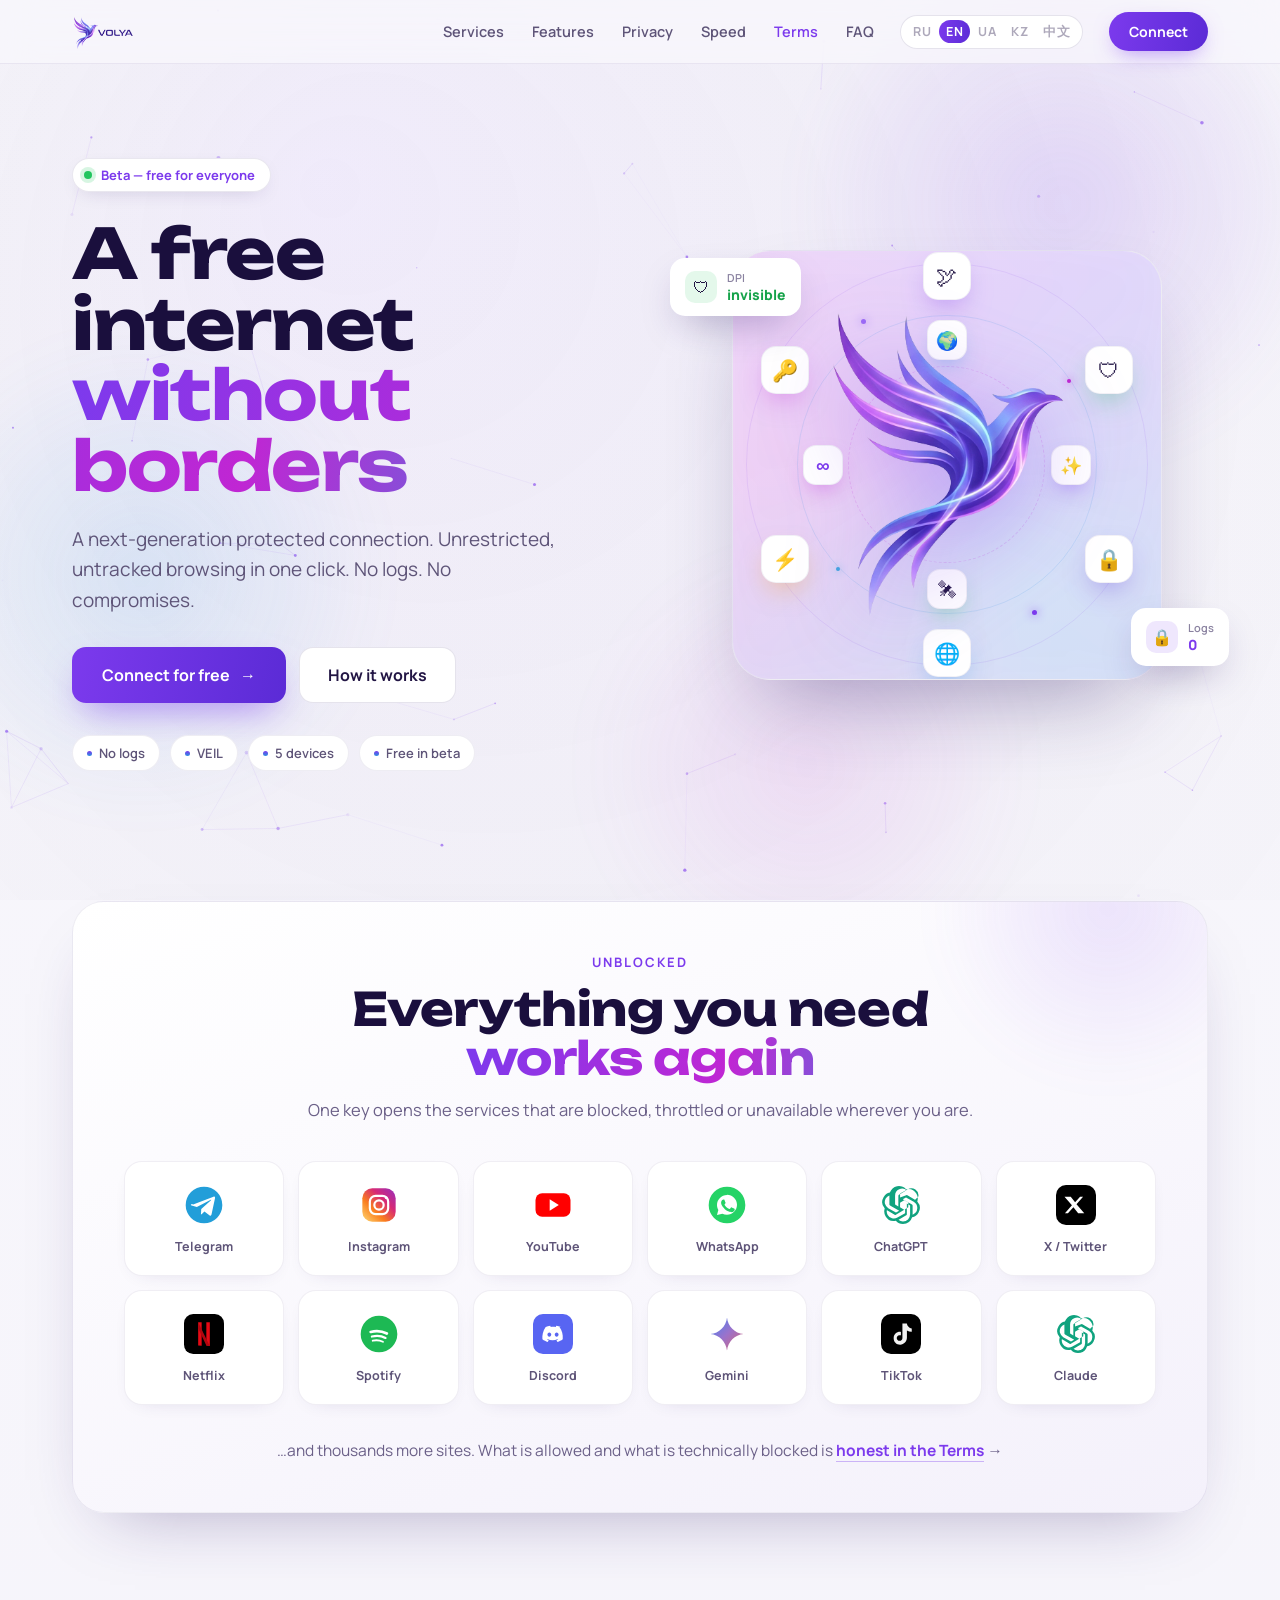
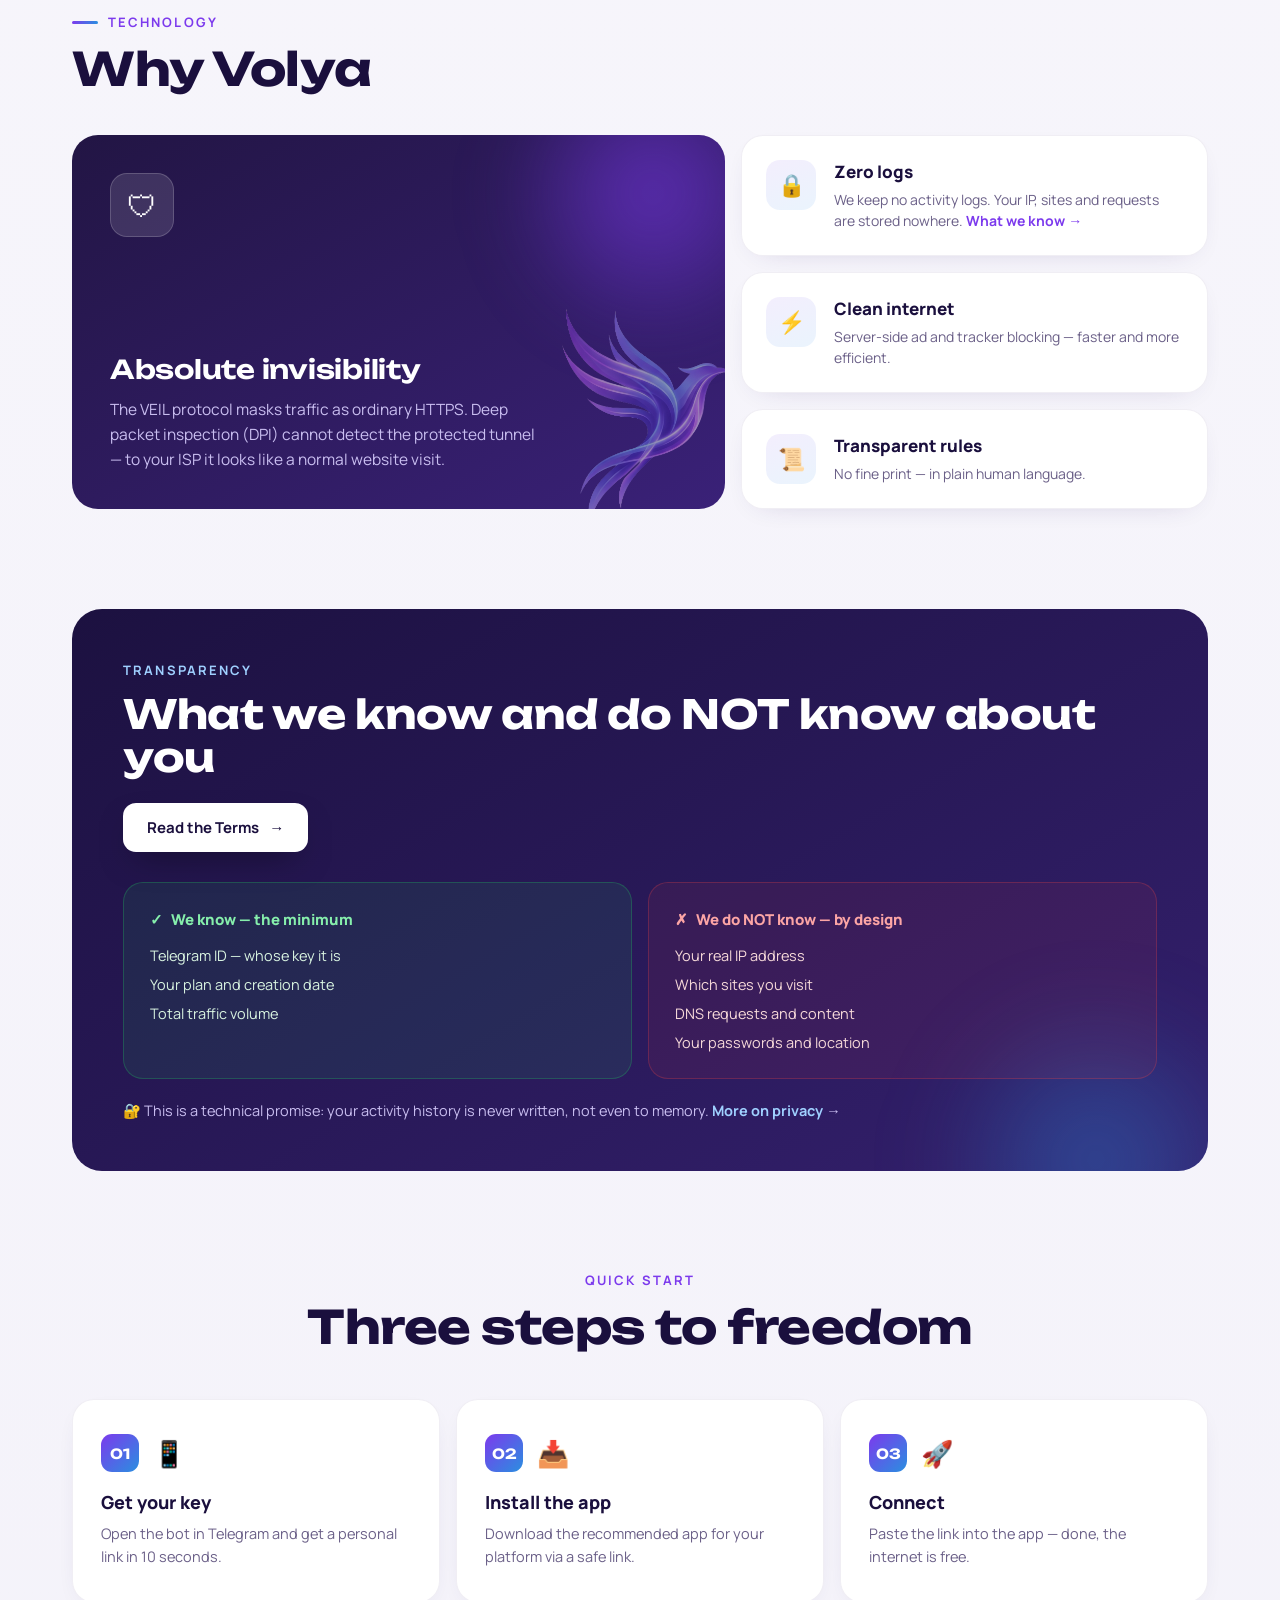
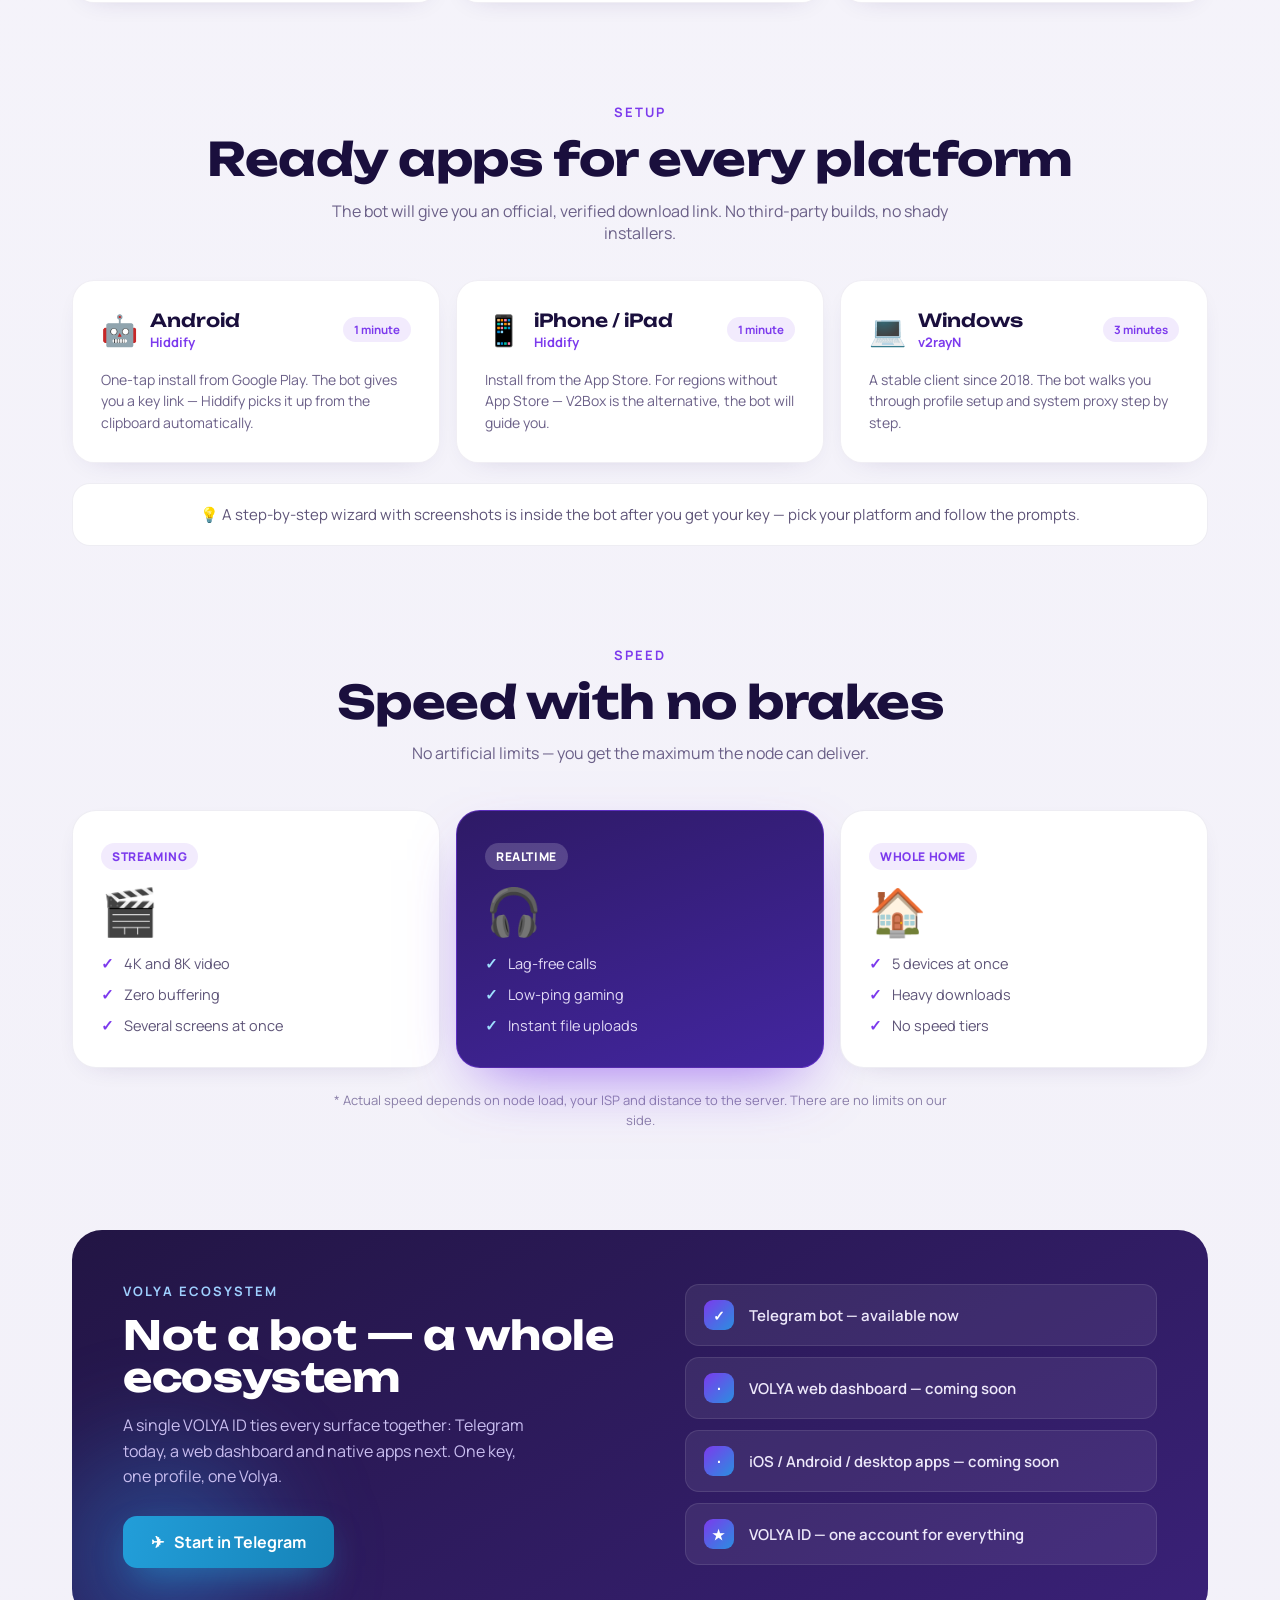
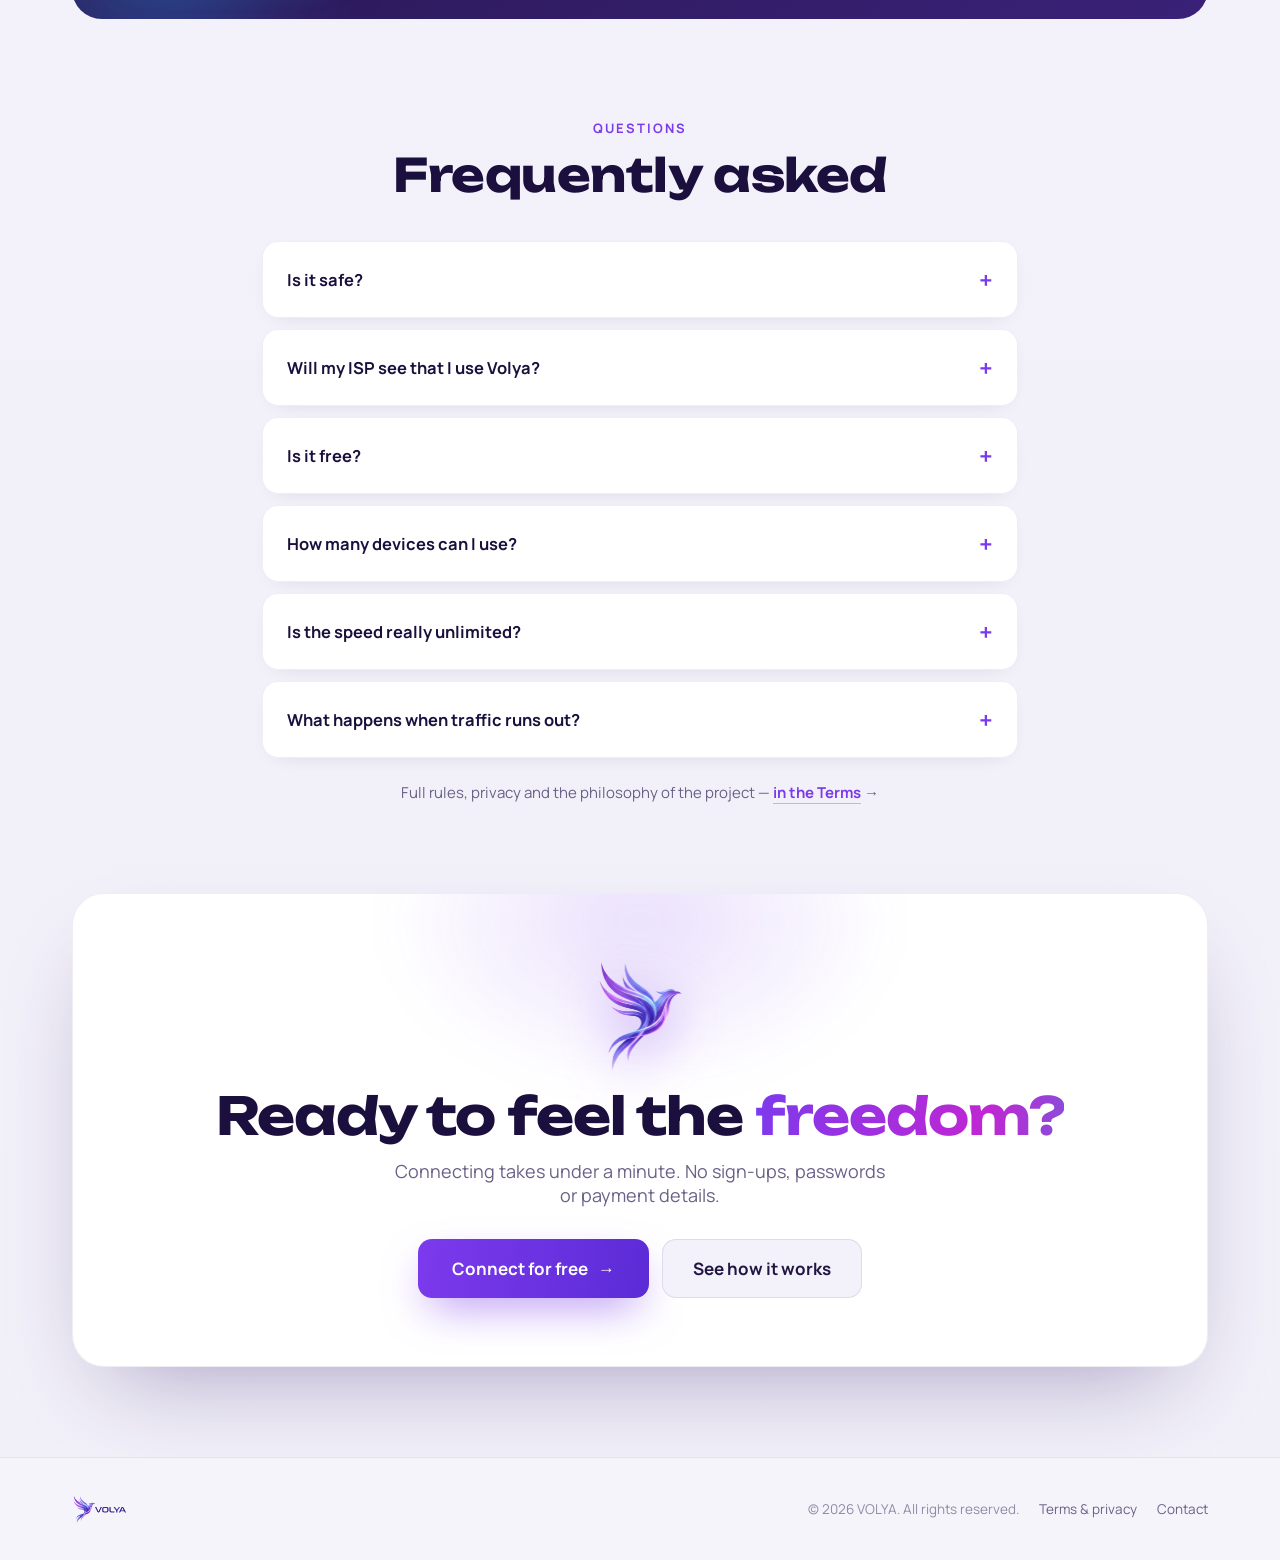
==== commit 99a78d5a: "site: VEIL вместо Вуаль/Veil (имя технологии не переводим, ×5 языков)" ====
--- a/index.html
+++ b/index.html
@@ -4,7 +4,7 @@
 <meta charset="UTF-8">
 <meta name="viewport" content="width=device-width, initial-scale=1">
 <title>VOLYA — бесплатный VPN через Telegram | обход блокировок, без логов</title>
-<meta name="description" content="Бесплатный VPN VOLYA через Telegram-бот: доступ к заблокированным сайтам за 1 минуту. Стойкость к DPI (технология Вуаль), 5 устройств, без логов и регистрации.">
+<meta name="description" content="Бесплатный VPN VOLYA через Telegram-бот: доступ к заблокированным сайтам за 1 минуту. Стойкость к DPI (технология VEIL), 5 устройств, без логов и регистрации.">
 <meta name="keywords" content="бесплатный VPN, VPN Telegram, обход блокировок, VPN без логов, доступ к заблокированным сайтам, free VPN, VPN бот, свободный интернет">
 <link rel="canonical" href="https://volya.cloud/">
 <meta name="robots" content="index, follow">
@@ -31,7 +31,7 @@
 <!-- JSON-LD: Organization + SoftwareApplication + FAQPage (GEO/AI-цитируемость) -->
 <script type="application/ld+json">{"@context":"https://schema.org","@type":"Organization","name":"VOLYA","url":"https://volya.cloud/","logo":"https://volya.cloud/logo.png","sameAs":["https://t.me/volya_gate_bot"],"description":"Бесплатный VPN-сервис через Telegram-бот: доступ к свободному интернету, обход блокировок, без логов."}</script>
 <script type="application/ld+json">{"@context":"https://schema.org","@type":"SoftwareApplication","name":"VOLYA VPN","applicationCategory":"SecurityApplication","operatingSystem":"Android, iOS, Windows","offers":{"@type":"Offer","price":"0","priceCurrency":"USD"},"description":"Бесплатный VPN через Telegram-бот. Обход блокировок, стойкость к DPI, 5 устройств, без логов и регистрации.","url":"https://volya.cloud/"}</script>
-<script type="application/ld+json">{"@context":"https://schema.org","@type":"FAQPage","mainEntity":[{"@type":"Question","name":"VOLYA — это бесплатно?","acceptedAnswer":{"@type":"Answer","text":"Да. Пока проект в бета-тестировании, VOLYA полностью бесплатен: без регистрации, паролей и платёжных данных. Ключ доступа выдаётся в Telegram-боте за 1 минуту."}},{"@type":"Question","name":"Как получить бесплатный VPN VOLYA?","acceptedAnswer":{"@type":"Answer","text":"Откройте Telegram-бот @volya_gate_bot, нажмите «Получить ключ», выберите платформу (Android, iOS, Windows) и следуйте пошаговой инструкции. Подключение занимает меньше минуты."}},{"@type":"Question","name":"Увидит ли провайдер, что я использую VPN?","acceptedAnswer":{"@type":"Answer","text":"Нет. Технология Вуаль делает трафик неотличимым от обычного HTTPS. Системы DPI, которые используют провайдеры, не могут обнаружить защищённое соединение."}},{"@type":"Question","name":"На скольких устройствах работает один ключ?","acceptedAnswer":{"@type":"Answer","text":"Один ключ работает одновременно на 5 устройствах — телефон, планшет, ПК и ТВ. Скорость не делится на тарифы."}}]}</script>
+<script type="application/ld+json">{"@context":"https://schema.org","@type":"FAQPage","mainEntity":[{"@type":"Question","name":"VOLYA — это бесплатно?","acceptedAnswer":{"@type":"Answer","text":"Да. Пока проект в бета-тестировании, VOLYA полностью бесплатен: без регистрации, паролей и платёжных данных. Ключ доступа выдаётся в Telegram-боте за 1 минуту."}},{"@type":"Question","name":"Как получить бесплатный VPN VOLYA?","acceptedAnswer":{"@type":"Answer","text":"Откройте Telegram-бот @volya_gate_bot, нажмите «Получить ключ», выберите платформу (Android, iOS, Windows) и следуйте пошаговой инструкции. Подключение занимает меньше минуты."}},{"@type":"Question","name":"Увидит ли провайдер, что я использую VPN?","acceptedAnswer":{"@type":"Answer","text":"Нет. Технология VEIL делает трафик неотличимым от обычного HTTPS. Системы DPI, которые используют провайдеры, не могут обнаружить защищённое соединение."}},{"@type":"Question","name":"На скольких устройствах работает один ключ?","acceptedAnswer":{"@type":"Answer","text":"Один ключ работает одновременно на 5 устройствах — телефон, планшет, ПК и ТВ. Скорость не делится на тарифы."}}]}</script>
 <link rel="icon" type="image/png" href="favicon.png?v=2">
 <link href="assets/fonts/fonts.css" rel="stylesheet">
 <style>
@@ -156,7 +156,7 @@
       <a class="hov hov-cta" href="https://t.me/volya_gate_bot" target="_blank" rel="noopener" style="display:inline-flex;align-items:center;gap:10px;font-weight:700;font-size:16px;color:#fff;padding:16px 30px;border-radius:14px;background:linear-gradient(100deg,#7C3AED,#5B2BD6);box-shadow:0 16px 36px -12px rgba(124,58,237,.6)"><span data-i18n="hero.cta1">Подключить бесплатно</span> →</a>
       <a class="hov hov-secondary" href="#how" style="display:inline-flex;align-items:center;gap:10px;font-weight:700;font-size:16px;color:#221544;padding:16px 28px;border-radius:14px;background:#fff;border:1px solid rgba(46,26,102,.12)" data-i18n="hero.cta2">Как это работает</a>
     </div>
-    <div data-reveal data-delay="320" id="hero-chips" style="display:flex;gap:10px;flex-wrap:wrap"><span style="display:inline-flex;align-items:center;gap:7px;font-size:13px;font-weight:600;color:#5E5478;padding:8px 14px;border-radius:999px;background:#fff;border:1px solid rgba(46,26,102,.08)"><span style="width:5px;height:5px;border-radius:50%;background:linear-gradient(#7C3AED,#2A8FE0)"></span>No logs</span><span style="display:inline-flex;align-items:center;gap:7px;font-size:13px;font-weight:600;color:#5E5478;padding:8px 14px;border-radius:999px;background:#fff;border:1px solid rgba(46,26,102,.08)"><span style="width:5px;height:5px;border-radius:50%;background:linear-gradient(#7C3AED,#2A8FE0)"></span>Veil</span><span style="display:inline-flex;align-items:center;gap:7px;font-size:13px;font-weight:600;color:#5E5478;padding:8px 14px;border-radius:999px;background:#fff;border:1px solid rgba(46,26,102,.08)"><span style="width:5px;height:5px;border-radius:50%;background:linear-gradient(#7C3AED,#2A8FE0)"></span>5 devices</span><span style="display:inline-flex;align-items:center;gap:7px;font-size:13px;font-weight:600;color:#5E5478;padding:8px 14px;border-radius:999px;background:#fff;border:1px solid rgba(46,26,102,.08)"><span style="width:5px;height:5px;border-radius:50%;background:linear-gradient(#7C3AED,#2A8FE0)"></span>Free in beta</span></div>
+    <div data-reveal data-delay="320" id="hero-chips" style="display:flex;gap:10px;flex-wrap:wrap"><span style="display:inline-flex;align-items:center;gap:7px;font-size:13px;font-weight:600;color:#5E5478;padding:8px 14px;border-radius:999px;background:#fff;border:1px solid rgba(46,26,102,.08)"><span style="width:5px;height:5px;border-radius:50%;background:linear-gradient(#7C3AED,#2A8FE0)"></span>No logs</span><span style="display:inline-flex;align-items:center;gap:7px;font-size:13px;font-weight:600;color:#5E5478;padding:8px 14px;border-radius:999px;background:#fff;border:1px solid rgba(46,26,102,.08)"><span style="width:5px;height:5px;border-radius:50%;background:linear-gradient(#7C3AED,#2A8FE0)"></span>VEIL</span><span style="display:inline-flex;align-items:center;gap:7px;font-size:13px;font-weight:600;color:#5E5478;padding:8px 14px;border-radius:999px;background:#fff;border:1px solid rgba(46,26,102,.08)"><span style="width:5px;height:5px;border-radius:50%;background:linear-gradient(#7C3AED,#2A8FE0)"></span>5 devices</span><span style="display:inline-flex;align-items:center;gap:7px;font-size:13px;font-weight:600;color:#5E5478;padding:8px 14px;border-radius:999px;background:#fff;border:1px solid rgba(46,26,102,.08)"><span style="width:5px;height:5px;border-radius:50%;background:linear-gradient(#7C3AED,#2A8FE0)"></span>Free in beta</span></div>
   </div>
   <div class="hero-visual" data-reveal data-delay="120" style="position:relative;min-height:480px;display:flex;align-items:center;justify-content:center">
     <div style="position:relative;width:100%;max-width:430px;aspect-ratio:1;border-radius:38px;background:linear-gradient(160deg,#fff,#F2EFFB);border:1px solid rgba(46,26,102,.08);box-shadow:0 44px 90px -34px rgba(46,26,102,.42);overflow:hidden;display:flex;align-items:center;justify-content:center">
@@ -260,7 +260,7 @@
       <div style="position:relative;font-size:30px;width:64px;height:64px;display:flex;align-items:center;justify-content:center;border-radius:17px;background:rgba(255,255,255,.12);border:1px solid rgba(255,255,255,.18)" data-i18n="featureMain.icon">🛡</div>
       <div style="position:relative">
         <h3 class="shdisplay" style="font-weight:600;font-size:26px;letter-spacing:-.01em;margin-bottom:12px" data-i18n="featureMain.title">Абсолютная невидимость</h3>
-        <p style="font-size:15.5px;line-height:1.6;color:#C9BEF0;max-width:430px" data-i18n="featureMain.text">Протокол Вуаль маскирует трафик под обычное HTTPS-соединение. Системы глубокого анализа (DPI) не видят защищённый туннель — для провайдера это обычный визит на сайт.</p>
+        <p style="font-size:15.5px;line-height:1.6;color:#C9BEF0;max-width:430px" data-i18n="featureMain.text">Протокол VEIL маскирует трафик под обычное HTTPS-соединение. Системы глубокого анализа (DPI) не видят защищённый туннель — для провайдера это обычный визит на сайт.</p>
       </div>
     </div>
     <div id="features-list" style="display:grid;gap:16px"><div class="hov hov-card-feat" style="display:flex;gap:18px;padding:24px;border-radius:22px;background:#fff;border:1px solid rgba(46,26,102,.07);box-shadow:0 8px 30px -20px rgba(46,26,102,.3)">
@@ -454,7 +454,7 @@
         <span class="faq-icon" style="flex-shrink:0;font-size:24px;color:#7C3AED;transition:transform .3s">+</span>
       </button>
       <div class="faq-answer" style="max-height:0;overflow:hidden;transition:max-height .4s ease">
-        <p style="padding:0 24px 22px;font-size:15px;line-height:1.65;color:#6B6088">Yes. Volya uses Veil — our own next-generation traffic-protection technology. The connection looks like ordinary HTTPS, data is encrypted end-to-end, and no activity logs are kept.</p>
+        <p style="padding:0 24px 22px;font-size:15px;line-height:1.65;color:#6B6088">Yes. Volya uses VEIL — our own next-generation traffic-protection technology. The connection looks like ordinary HTTPS, data is encrypted end-to-end, and no activity logs are kept.</p>
       </div>
     </div><div class="faq-item" style="border-radius:16px;background:#fff;border:1px solid rgba(46,26,102,.07);box-shadow:0 6px 22px -16px rgba(46,26,102,.3);overflow:hidden">
       <button class="faq-button" onclick="toggleFaq(1)" style="width:100%;display:flex;align-items:center;gap:16px;text-align:left;padding:21px 24px;background:transparent;border:none;color:#1A0F3D;cursor:pointer;font-family:'Manrope';font-weight:700;font-size:16.5px">
@@ -462,7 +462,7 @@
         <span class="faq-icon" style="flex-shrink:0;font-size:24px;color:#7C3AED;transition:transform .3s">+</span>
       </button>
       <div class="faq-answer" style="max-height:0;overflow:hidden;transition:max-height .4s ease">
-        <p style="padding:0 24px 22px;font-size:15px;line-height:1.65;color:#6B6088">No. Veil makes traffic indistinguishable from ordinary HTTPS. The DPI systems used by ISPs cannot detect the protected connection.</p>
+        <p style="padding:0 24px 22px;font-size:15px;line-height:1.65;color:#6B6088">No. VEIL makes traffic indistinguishable from ordinary HTTPS. The DPI systems used by ISPs cannot detect the protected connection.</p>
       </div>
     </div><div class="faq-item" style="border-radius:16px;background:#fff;border:1px solid rgba(46,26,102,.07);box-shadow:0 6px 22px -16px rgba(46,26,102,.3);overflow:hidden">
       <button class="faq-button" onclick="toggleFaq(2)" style="width:100%;display:flex;align-items:center;gap:16px;text-align:left;padding:21px 24px;background:transparent;border:none;color:#1A0F3D;cursor:pointer;font-family:'Manrope';font-weight:700;font-size:16.5px">
@@ -530,11 +530,11 @@
 // ── i18n dictionaries ────────────────────────────────────────────────────────
 const RU = {
   nav: {services:'Сервисы',features:'Возможности',privacy:'Приватность',tariffs:'Скорость',terms:'Условия',faq:'FAQ',connect:'Подключить'},
-  hero: {badge:'Бета — бесплатно для всех',title1:'Свободный интернет',title2:'без границ',sub:'Защищённое подключение нового поколения. Серфинг без блокировок и слежки — в один клик. Без логов. Без компромиссов.',cta1:'Подключить бесплатно',cta2:'Как это работает',chips:['Без логов','Вуаль','5 устройств','Бесплатно в бете']},
+  hero: {badge:'Бета — бесплатно для всех',title1:'Свободный интернет',title2:'без границ',sub:'Защищённое подключение нового поколения. Серфинг без блокировок и слежки — в один клик. Без логов. Без компромиссов.',cta1:'Подключить бесплатно',cta2:'Как это работает',chips:['Без логов','VEIL','5 устройств','Бесплатно в бете']},
   proof: {dpi:'не виден',logsLabel:'Логов'},
   services: {kicker:'Снова доступно',title1:'Работает всё,',title2:'что вам нужно',sub:'Один ключ открывает сервисы, которые заблокированы, замедлены или недоступны там, где вы находитесь.',caption:'…и тысячи других сайтов. Что разрешено, а что технически блокируется —',captionLink:'честно в Условиях'},
   features: {kicker:'Технологии',title:'Почему Воля'},
-  featureMain: {icon:'🛡',title:'Абсолютная невидимость',text:'Протокол Вуаль маскирует трафик под обычное HTTPS-соединение. Системы глубокого анализа (DPI) не видят защищённый туннель — для провайдера это обычный визит на сайт.'},
+  featureMain: {icon:'🛡',title:'Абсолютная невидимость',text:'Протокол VEIL маскирует трафик под обычное HTTPS-соединение. Системы глубокого анализа (DPI) не видят защищённый туннель — для провайдера это обычный визит на сайт.'},
   featureList: [
     {icon:'🔒',title:'Нулевые логи',text:'Мы не ведём журналов активности. Ваш IP, сайты и запросы нигде не хранятся.',link:'/terms.html#privacy',linkText:'Что мы знаем'},
     {icon:'⚡',title:'Чистый интернет',text:'Блокировка рекламы и трекеров на уровне сервера — быстрее и экономнее.'},
@@ -568,8 +568,8 @@
   ],
   faq: {kicker:'Вопросы',title:'Частые вопросы',more:'Полные правила, приватность и философия проекта —',moreLink:'в разделе Условия'},
   faqList: [
-    {q:'Это безопасно?',a:'Да. Воля использует Вуаль — собственную технологию защиты трафика нового поколения. Соединение выглядит как обычный HTTPS, данные шифруются end-to-end, а логи активности не ведутся.'},
-    {q:'Увидит ли провайдер, что я использую Volya?',a:'Нет. Технология Вуаль делает трафик неотличимым от обычного HTTPS. Системы DPI, которые используют провайдеры, не могут обнаружить защищённое соединение.'},
+    {q:'Это безопасно?',a:'Да. Воля использует VEIL — собственную технологию защиты трафика нового поколения. Соединение выглядит как обычный HTTPS, данные шифруются end-to-end, а логи активности не ведутся.'},
+    {q:'Увидит ли провайдер, что я использую Volya?',a:'Нет. Технология VEIL делает трафик неотличимым от обычного HTTPS. Системы DPI, которые используют провайдеры, не могут обнаружить защищённое соединение.'},
     {q:'Это бесплатно?',a:'Да, пока проект в бета-тестировании — всё полностью бесплатно. Мы будем рады вашей обратной связи: отзывы помогают улучшать сервис.'},
     {q:'На скольких устройствах можно использовать?',a:'Один ключ работает одновременно на 5 устройствах. Этого хватит для телефона, планшета, ПК и ТВ.'},
     {q:'Скорость правда без лимита?',a:'Мы не режем скорость и не делим её на тарифы. Ты получаешь максимум, который выдаёт узел — его хватает на 4K, игры и все 5 устройств разом. Реальная цифра зависит от твоего провайдера и расстояния до сервера, но искусственных ограничений с нашей стороны нет.'},
@@ -581,11 +581,11 @@
 
 const EN = {
   nav: {services:'Services',features:'Features',privacy:'Privacy',tariffs:'Speed',terms:'Terms',faq:'FAQ',connect:'Connect'},
-  hero: {badge:'Beta — free for everyone',title1:'A free internet',title2:'without borders',sub:'A next-generation protected connection. Unrestricted, untracked browsing in one click. No logs. No compromises.',cta1:'Connect for free',cta2:'How it works',chips:['No logs','Veil','5 devices','Free in beta']},
+  hero: {badge:'Beta — free for everyone',title1:'A free internet',title2:'without borders',sub:'A next-generation protected connection. Unrestricted, untracked browsing in one click. No logs. No compromises.',cta1:'Connect for free',cta2:'How it works',chips:['No logs','VEIL','5 devices','Free in beta']},
   proof: {dpi:'invisible',logsLabel:'Logs'},
   services: {kicker:'Unblocked',title1:'Everything you need',title2:'works again',sub:'One key opens the services that are blocked, throttled or unavailable wherever you are.',caption:'…and thousands more sites. What is allowed and what is technically blocked is',captionLink:'honest in the Terms'},
   features: {kicker:'Technology',title:'Why Volya'},
-  featureMain: {icon:'🛡',title:'Absolute invisibility',text:'The Veil protocol masks traffic as ordinary HTTPS. Deep packet inspection (DPI) cannot detect the protected tunnel — to your ISP it looks like a normal website visit.'},
+  featureMain: {icon:'🛡',title:'Absolute invisibility',text:'The VEIL protocol masks traffic as ordinary HTTPS. Deep packet inspection (DPI) cannot detect the protected tunnel — to your ISP it looks like a normal website visit.'},
   featureList: [
     {icon:'🔒',title:'Zero logs',text:'We keep no activity logs. Your IP, sites and requests are stored nowhere.',link:'/terms.html#privacy',linkText:'What we know'},
     {icon:'⚡',title:'Clean internet',text:'Server-side ad and tracker blocking — faster and more efficient.'},
@@ -619,8 +619,8 @@
   ],
   faq: {kicker:'Questions',title:'Frequently asked',more:'Full rules, privacy and the philosophy of the project —',moreLink:'in the Terms'},
   faqList: [
-    {q:'Is it safe?',a:'Yes. Volya uses Veil — our own next-generation traffic-protection technology. The connection looks like ordinary HTTPS, data is encrypted end-to-end, and no activity logs are kept.'},
-    {q:'Will my ISP see that I use Volya?',a:'No. Veil makes traffic indistinguishable from ordinary HTTPS. The DPI systems used by ISPs cannot detect the protected connection.'},
+    {q:'Is it safe?',a:'Yes. Volya uses VEIL — our own next-generation traffic-protection technology. The connection looks like ordinary HTTPS, data is encrypted end-to-end, and no activity logs are kept.'},
+    {q:'Will my ISP see that I use Volya?',a:'No. VEIL makes traffic indistinguishable from ordinary HTTPS. The DPI systems used by ISPs cannot detect the protected connection.'},
     {q:'Is it free?',a:'Yes, while the project is in beta — completely free. We welcome your feedback: it helps us improve the service.'},
     {q:'How many devices can I use?',a:'One key works on 5 devices simultaneously. That covers a phone, tablet, PC and TV.'},
     {q:'Is the speed really unlimited?',a:'We don’t throttle speed or split it into tiers. You get the maximum the node can deliver — enough for 4K, gaming and all 5 devices at once. The real number depends on your ISP and distance to the server, but there are no limits on our side.'},
@@ -632,11 +632,11 @@
 
 const UK = {
   nav: {services:'Сервіси',features:'Можливості',privacy:'Приватність',tariffs:'Швидкість',terms:'Умови',faq:'FAQ',connect:'Підключити'},
-  hero: {badge:'Бета — безкоштовно для всіх',title1:'Вільний інтернет',title2:'без кордонів',sub:'Захищене підключення нового покоління. Серфінг без блокувань і стеження — в один клік. Без логів. Без компромісів.',cta1:'Підключити безкоштовно',cta2:'Як це працює',chips:['Без логів','Вуаль','5 пристроїв','Безкоштовно в беті']},
+  hero: {badge:'Бета — безкоштовно для всіх',title1:'Вільний інтернет',title2:'без кордонів',sub:'Захищене підключення нового покоління. Серфінг без блокувань і стеження — в один клік. Без логів. Без компромісів.',cta1:'Підключити безкоштовно',cta2:'Як це працює',chips:['Без логів','VEIL','5 пристроїв','Безкоштовно в беті']},
   proof: {dpi:'не видно',logsLabel:'Логів'},
   services: {kicker:'Знову доступно',title1:'Працює все,',title2:'що вам потрібно',sub:'Один ключ відкриває сервіси, які заблоковані, сповільнені або недоступні там, де ви перебуваєте.',caption:'…і тисячі інших сайтів. Що дозволено, а що технічно блокується —',captionLink:'чесно в Умовах'},
   features: {kicker:'Технології',title:'Чому Воля'},
-  featureMain: {icon:'🛡',title:'Абсолютна невидимість',text:'Протокол Вуаль маскує трафік під звичайне HTTPS-з’єднання. Системи глибокого аналізу (DPI) не бачать захищений тунель — для провайдера це звичайний візит на сайт.'},
+  featureMain: {icon:'🛡',title:'Абсолютна невидимість',text:'Протокол VEIL маскує трафік під звичайне HTTPS-з’єднання. Системи глибокого аналізу (DPI) не бачать захищений тунель — для провайдера це звичайний візит на сайт.'},
   featureList: [
     {icon:'🔒',title:'Нульові логи',text:'Ми не ведемо журналів активності. Ваш IP, сайти та запити ніде не зберігаються.',link:'/terms.html#privacy',linkText:'Що ми знаємо'},
     {icon:'⚡',title:'Чистий інтернет',text:'Блокування реклами та трекерів на рівні сервера — швидше й економніше.'},
@@ -670,8 +670,8 @@
   ],
   faq: {kicker:'Питання',title:'Часті запитання',more:'Повні правила, приватність і філософія проєкту —',moreLink:'у розділі Умови'},
   faqList: [
-    {q:'Це безпечно?',a:'Так. Воля використовує Вуаль — власну технологію захисту трафіку нового покоління. З’єднання виглядає як звичайний HTTPS, дані шифруються end-to-end, а логи активності не ведуться.'},
-    {q:'Чи побачить провайдер, що я використовую Volya?',a:'Ні. Технологія Вуаль робить трафік невідрізнюваним від звичайного HTTPS. Системи DPI, які використовують провайдери, не можуть виявити захищене з’єднання.'},
+    {q:'Це безпечно?',a:'Так. Воля використовує VEIL — власну технологію захисту трафіку нового покоління. З’єднання виглядає як звичайний HTTPS, дані шифруються end-to-end, а логи активності не ведуться.'},
+    {q:'Чи побачить провайдер, що я використовую Volya?',a:'Ні. Технологія VEIL робить трафік невідрізнюваним від звичайного HTTPS. Системи DPI, які використовують провайдери, не можуть виявити захищене з’єднання.'},
     {q:'Це безкоштовно?',a:'Так, поки проєкт у бета-тестуванні — все повністю безкоштовно. Ми будемо раді вашому відгуку: він допомагає покращувати сервіс.'},
     {q:'На скількох пристроях можна використовувати?',a:'Один ключ працює одночасно на 5 пристроях. Цього вистачить для телефона, планшета, ПК і ТВ.'},
     {q:'Швидкість справді без ліміту?',a:'Ми не ріжемо швидкість і не ділимо її на тарифи. Ти отримуєш максимум, який видає вузол — його вистачає на 4K, ігри та всі 5 пристроїв одразу. Реальна цифра залежить від твого провайдера і відстані до сервера, але штучних обмежень з нашого боку немає.'},
@@ -683,11 +683,11 @@
 
 const KK = {
   nav: {services:'Сервистер',features:'Мүмкіндіктер',privacy:'Құпиялылық',tariffs:'Жылдамдық',terms:'Шарттар',faq:'FAQ',connect:'Қосылу'},
-  hero: {badge:'Бета — барлығына тегін',title1:'Еркін интернет',title2:'шекарасыз',sub:'Жаңа буын қорғалған қосылым. Бөгеусіз және бақылаусыз серфинг — бір басумен. Логсыз. Ымырасыз.',cta1:'Тегін қосылу',cta2:'Бұл қалай жұмыс істейді',chips:['Логсыз','Вуаль','5 құрылғы','Бетада тегін']},
+  hero: {badge:'Бета — барлығына тегін',title1:'Еркін интернет',title2:'шекарасыз',sub:'Жаңа буын қорғалған қосылым. Бөгеусіз және бақылаусыз серфинг — бір басумен. Логсыз. Ымырасыз.',cta1:'Тегін қосылу',cta2:'Бұл қалай жұмыс істейді',chips:['Логсыз','VEIL','5 құрылғы','Бетада тегін']},
   proof: {dpi:'көрінбейді',logsLabel:'Логтар'},
   services: {kicker:'Қайта қолжетімді',title1:'Бәрі жұмыс істейді,',title2:'сізге не қажет',sub:'Бір кілт сіз жүрген жерде бөгелген, баяулатылған немесе қолжетімсіз сервистерді ашады.',caption:'…және тағы мыңдаған сайт. Не рұқсат етілген, ал не техникалық түрде бөгеледі —',captionLink:'Шарттарда шынайы'},
   features: {kicker:'Технологиялар',title:'Неге Воля'},
-  featureMain: {icon:'🛡',title:'Толық көрінбеушілік',text:'Вуаль хаттамасы трафикті кәдімгі HTTPS қосылымы ретінде бүркемелейді. Терең талдау жүйелері (DPI) қорғалған туннельді көрмейді — провайдер үшін бұл әдеттегі сайтқа кіру.'},
+  featureMain: {icon:'🛡',title:'Толық көрінбеушілік',text:'VEIL хаттамасы трафикті кәдімгі HTTPS қосылымы ретінде бүркемелейді. Терең талдау жүйелері (DPI) қорғалған туннельді көрмейді — провайдер үшін бұл әдеттегі сайтқа кіру.'},
   featureList: [
     {icon:'🔒',title:'Нөлдік логтар',text:'Біз белсенділік журналын жүргізбейміз. Сіздің IP, сайттар мен сұраныстар ешжерде сақталмайды.',link:'/terms.html#privacy',linkText:'Біз не білеміз'},
     {icon:'⚡',title:'Таза интернет',text:'Жарнама мен трекерлерді сервер деңгейінде бөгеу — жылдамырақ әрі үнемдірек.'},
@@ -721,8 +721,8 @@
   ],
   faq: {kicker:'Сұрақтар',title:'Жиі қойылатын сұрақтар',more:'Толық ережелер, құпиялылық және жоба философиясы —',moreLink:'Шарттар бөлімінде'},
   faqList: [
-    {q:'Бұл қауіпсіз бе?',a:'Иә. Воля Вуаль — трафикті қорғаудың жаңа буын меншікті технологиясын қолданады. Қосылым кәдімгі HTTPS сияқты көрінеді, деректер end-to-end шифрланады, ал белсенділік логтары жүргізілмейді.'},
-    {q:'Провайдер менің Volya қолданғанымды көре ме?',a:'Жоқ. Вуаль технологиясы трафикті кәдімгі HTTPS-тен ажыратылмайтын етеді. Провайдерлер қолданатын DPI жүйелері қорғалған қосылымды анықтай алмайды.'},
+    {q:'Бұл қауіпсіз бе?',a:'Иә. Воля VEIL — трафикті қорғаудың жаңа буын меншікті технологиясын қолданады. Қосылым кәдімгі HTTPS сияқты көрінеді, деректер end-to-end шифрланады, ал белсенділік логтары жүргізілмейді.'},
+    {q:'Провайдер менің Volya қолданғанымды көре ме?',a:'Жоқ. VEIL технологиясы трафикті кәдімгі HTTPS-тен ажыратылмайтын етеді. Провайдерлер қолданатын DPI жүйелері қорғалған қосылымды анықтай алмайды.'},
     {q:'Бұл тегін бе?',a:'Иә, жоба бета-тестілеуде тұрғанда — бәрі толық тегін. Пікіріңізге қуаныштымыз: ол сервисті жақсартуға көмектеседі.'},
     {q:'Қанша құрылғыда қолдануға болады?',a:'Бір кілт бір мезгілде 5 құрылғыда жұмыс істейді. Бұл телефон, планшет, ДК және ТВ үшін жеткілікті.'},
     {q:'Жылдамдық шынымен шексіз бе?',a:'Біз жылдамдықты кеспейміз және оны тарифке бөлмейміз. Сен түйін бере алатын максимумды аласың — ол 4K, ойындар және 5 құрылғының бәріне бірден жетеді. Нақты сан провайдеріңе және серверге дейінгі қашықтыққа байланысты, бірақ біздің тараптан жасанды шектеу жоқ.'},
@@ -734,11 +734,11 @@
 
 const ZH = {
   nav: {services:'服务',features:'功能',privacy:'隐私',tariffs:'速度',terms:'条款',faq:'常见问题',connect:'连接'},
-  hero: {badge:'测试版 — 全员免费',title1:'自由的互联网',title2:'没有边界',sub:'新一代加密连接。一键畅游，不被封锁、不被追踪。无日志。无妥协。',cta1:'免费连接',cta2:'工作原理',chips:['无日志','Veil','5 台设备','测试版免费']},
+  hero: {badge:'测试版 — 全员免费',title1:'自由的互联网',title2:'没有边界',sub:'新一代加密连接。一键畅游，不被封锁、不被追踪。无日志。无妥协。',cta1:'免费连接',cta2:'工作原理',chips:['无日志','VEIL','5 台设备','测试版免费']},
   proof: {dpi:'不可见',logsLabel:'日志'},
   services: {kicker:'重新可用',title1:'一切照常运行，',title2:'你所需要的',sub:'一把钥匙即可打开在你所在地区被封锁、限速或无法访问的服务。',caption:'……以及成千上万的其他网站。什么被允许、什么在技术上被屏蔽 —',captionLink:'条款中如实说明'},
   features: {kicker:'技术',title:'为什么选择 Volya'},
-  featureMain: {icon:'🛡',title:'绝对隐形',text:'Veil 协议将流量伪装成普通的 HTTPS 连接。深度包检测（DPI）无法发现加密隧道 — 在运营商看来，这只是一次普通的网站访问。'},
+  featureMain: {icon:'🛡',title:'绝对隐形',text:'VEIL 协议将流量伪装成普通的 HTTPS 连接。深度包检测（DPI）无法发现加密隧道 — 在运营商看来，这只是一次普通的网站访问。'},
   featureList: [
     {icon:'🔒',title:'零日志',text:'我们不保留任何活动日志。你的 IP、访问的网站和请求不会存储在任何地方。',link:'/terms.html#privacy',linkText:'我们知道什么'},
     {icon:'⚡',title:'纯净上网',text:'在服务器端屏蔽广告和追踪器 — 更快、更省流量。'},
@@ -772,8 +772,8 @@
   ],
   faq: {kicker:'问题',title:'常见问题',more:'完整规则、隐私和项目理念 —',moreLink:'见条款页'},
   faqList: [
-    {q:'安全吗？',a:'安全。Volya 使用 Veil — 我们自研的新一代流量保护技术。连接看起来就像普通 HTTPS，数据端到端加密，且不保留活动日志。'},
-    {q:'运营商会看到我在用 Volya 吗？',a:'不会。Veil 技术让流量与普通 HTTPS 无法区分。运营商使用的 DPI 系统无法检测到加密连接。'},
+    {q:'安全吗？',a:'安全。Volya 使用 VEIL — 我们自研的新一代流量保护技术。连接看起来就像普通 HTTPS，数据端到端加密，且不保留活动日志。'},
+    {q:'运营商会看到我在用 Volya 吗？',a:'不会。VEIL 技术让流量与普通 HTTPS 无法区分。运营商使用的 DPI 系统无法检测到加密连接。'},
     {q:'免费吗？',a:'免费。在项目测试阶段 — 完全免费。我们欢迎你的反馈：它能帮助我们改进服务。'},
     {q:'可以在几台设备上使用？',a:'一把钥匙可同时在 5 台设备上使用。足够覆盖手机、平板、电脑和电视。'},
     {q:'速度真的不限吗？',a:'我们不限速，也不按套餐拆分速度。你能获得节点所能提供的最高速度 — 足以支持 4K、游戏和 5 台设备同时使用。实际数值取决于你的运营商和到服务器的距离，但我们这边没有任何人为限制。'},
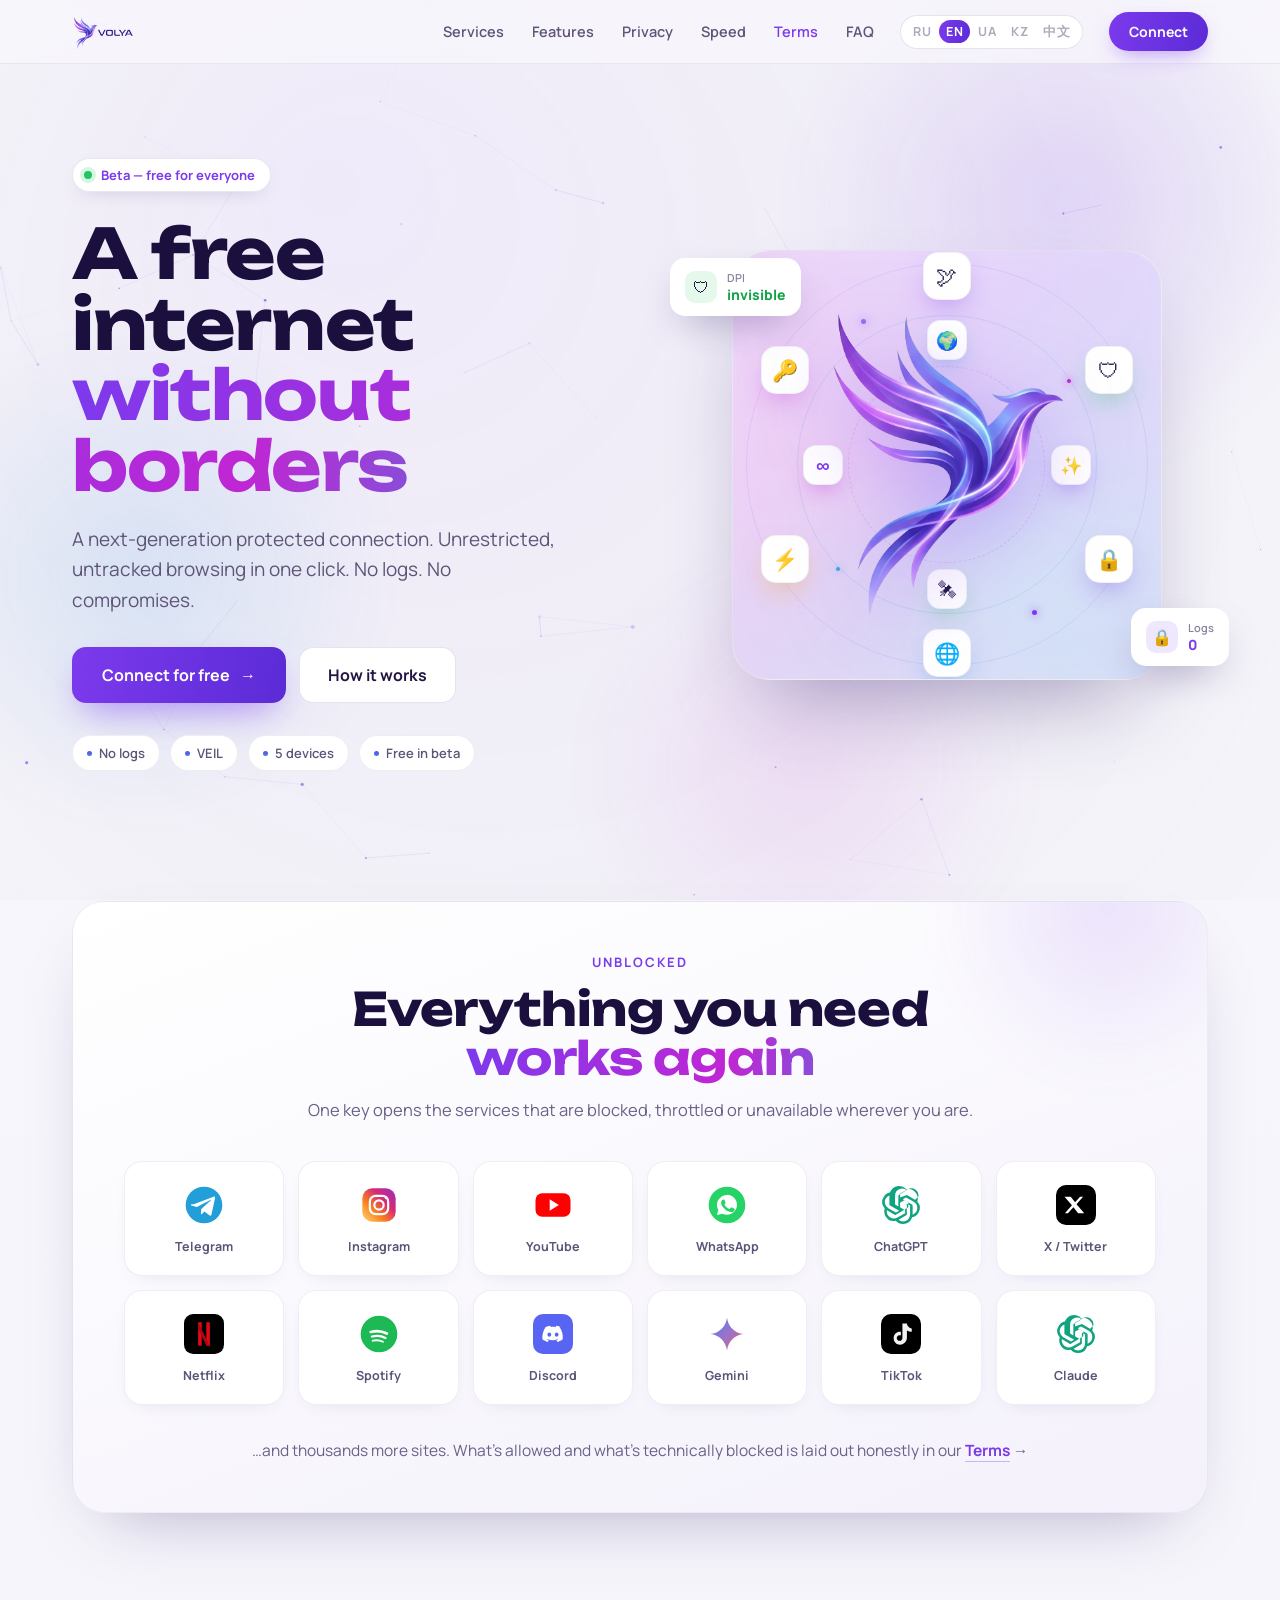
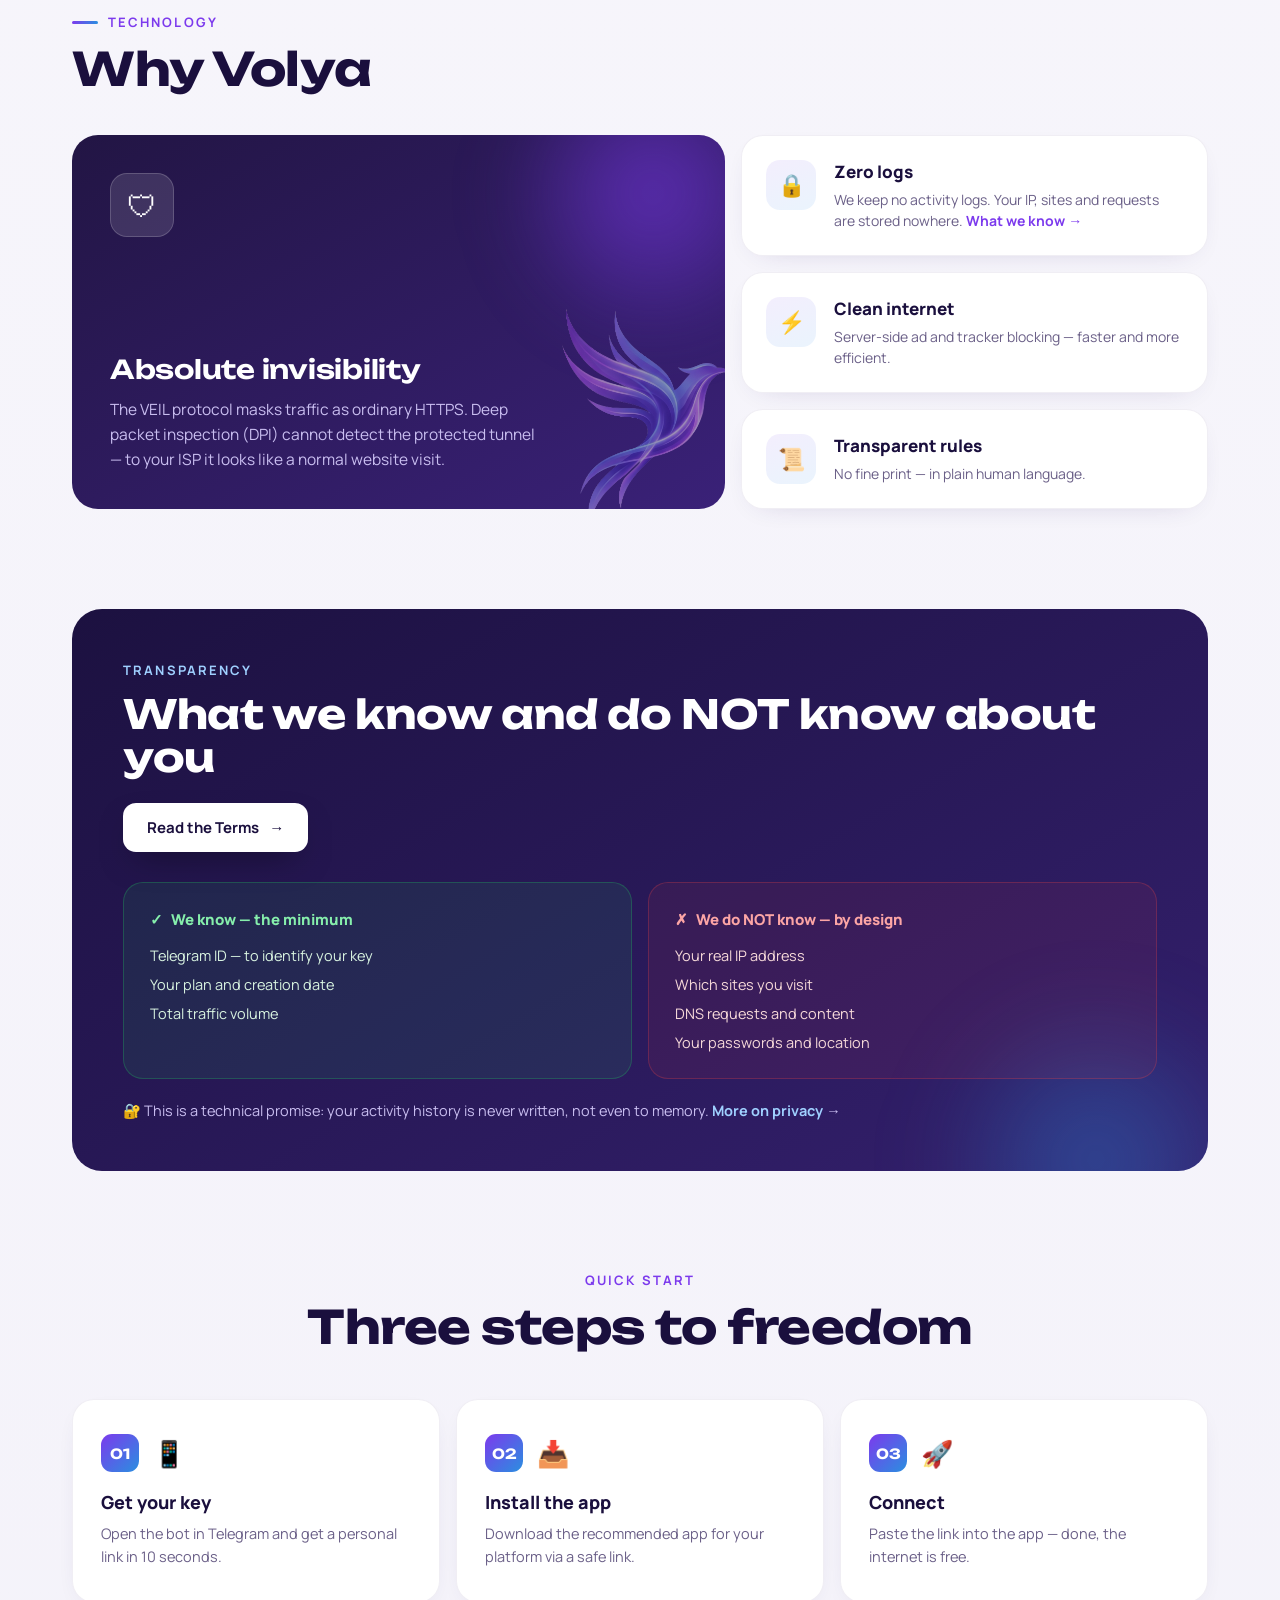
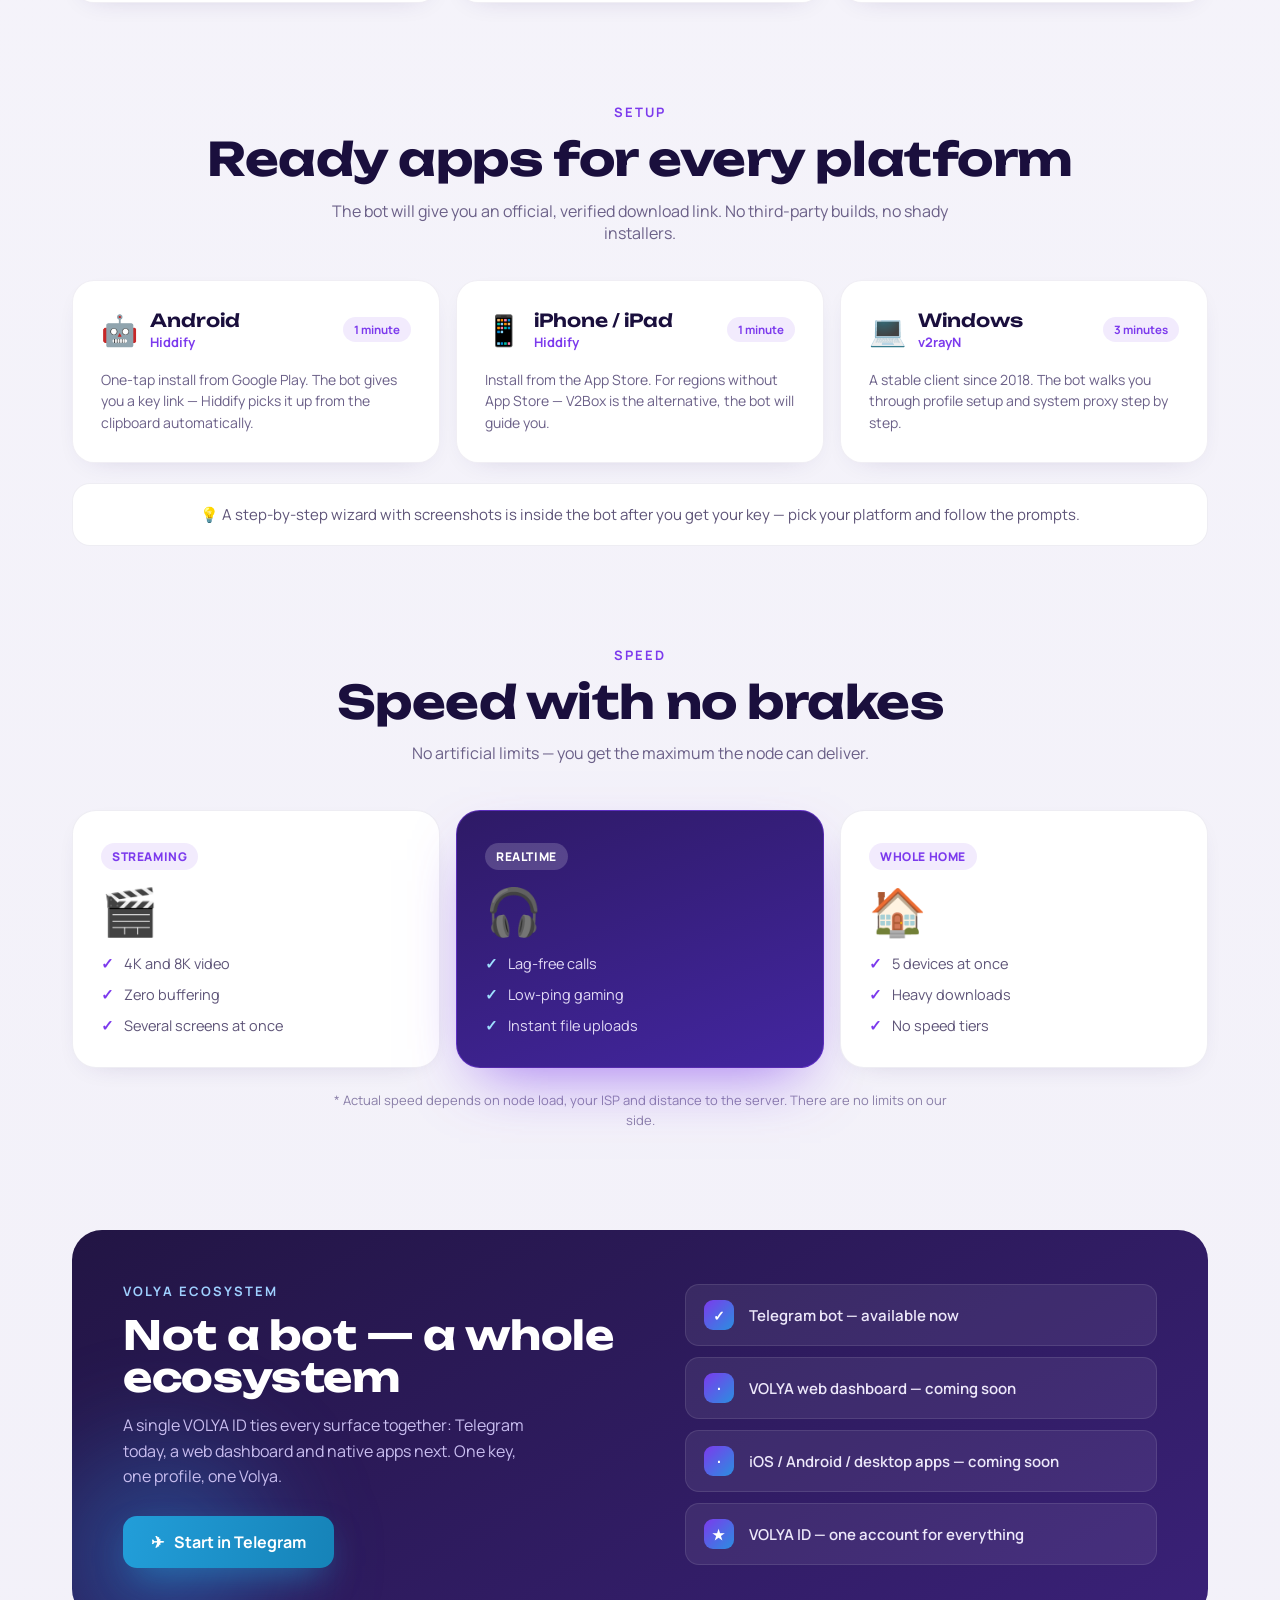
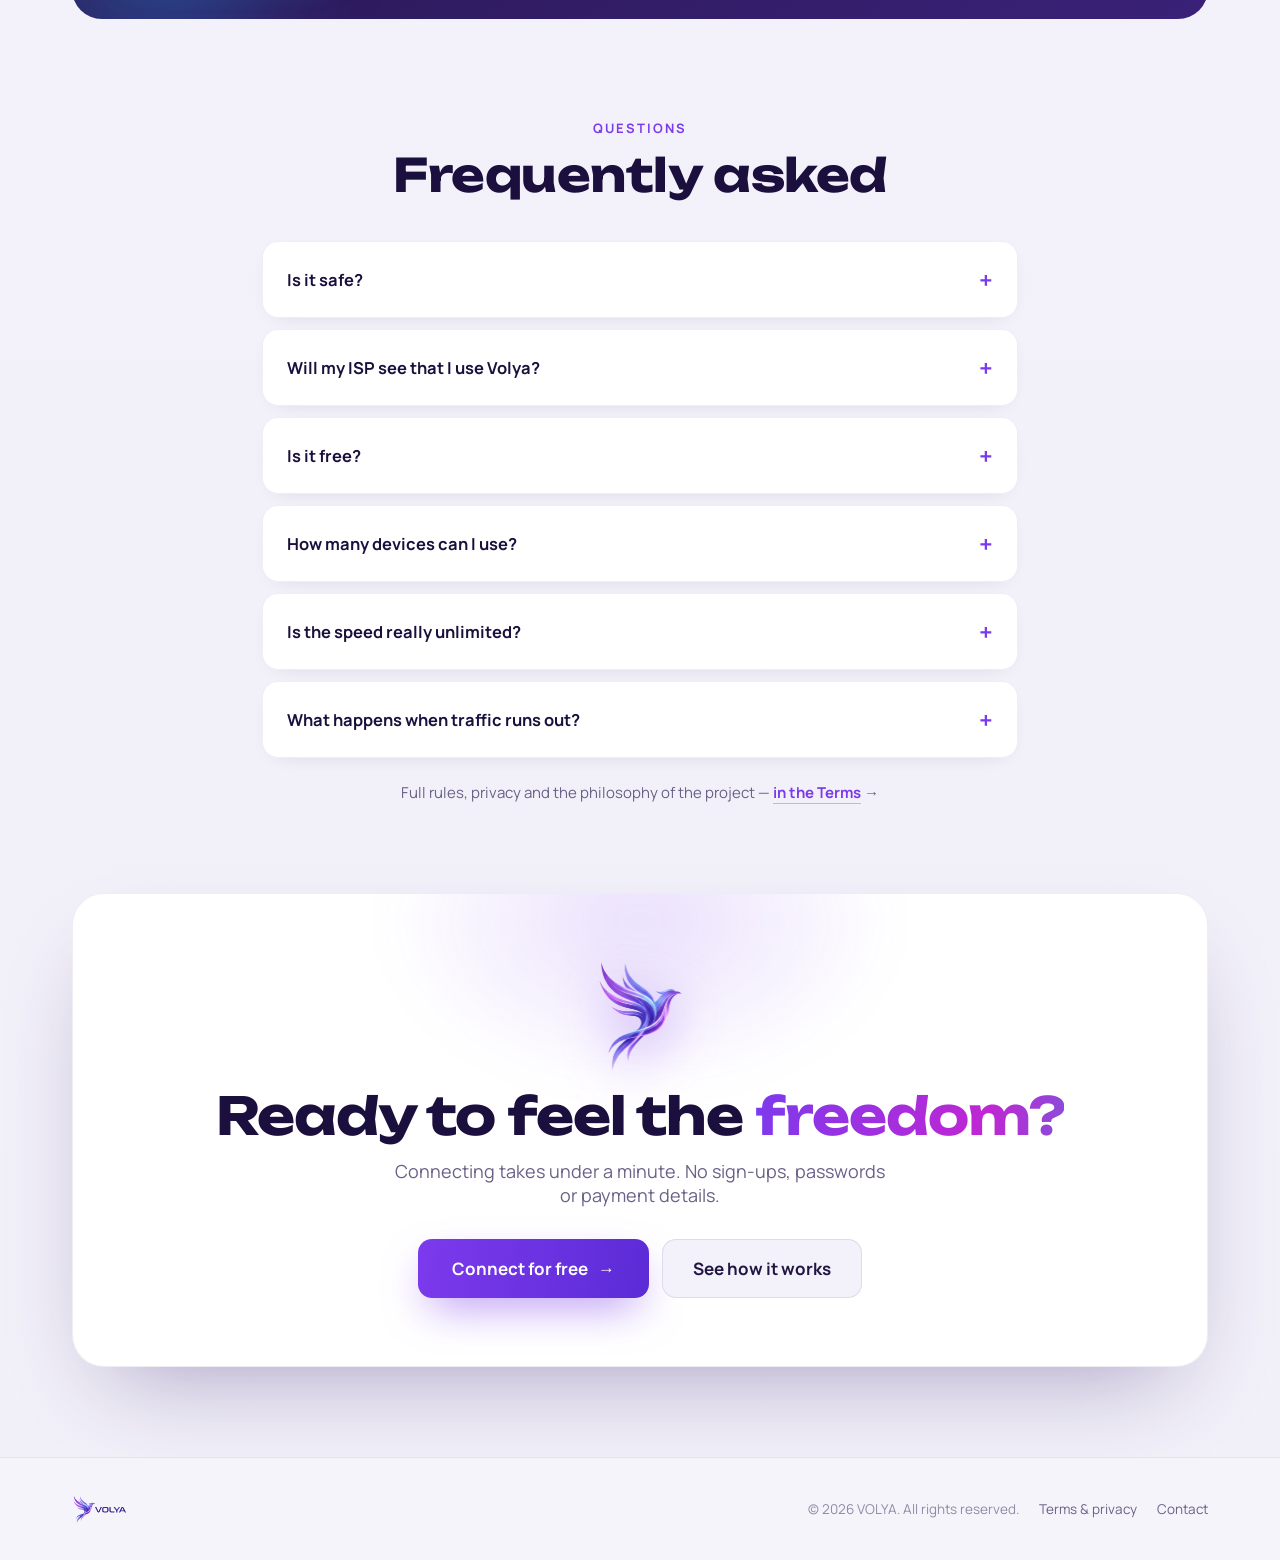
==== commit da847710: "site: EN-копирайт по скриншотам (services caption, trans know)" ====
--- a/index.html
+++ b/index.html
@@ -299,7 +299,7 @@
     <div class="grid-features" style="position:relative;display:grid;grid-template-columns:1fr 1fr;gap:16px">
       <div style="padding:26px;border-radius:20px;background:rgba(34,197,94,.1);border:1px solid rgba(34,197,94,.28)">
         <div style="font-weight:800;font-size:15px;color:#86EFAC;margin-bottom:16px;display:flex;align-items:center;gap:8px"><span>✓</span><span data-i18n="trans.knowLabel">Знаем — минимум</span></div>
-        <div id="trans-know" style="display:flex;flex-direction:column;gap:10px"><div style="font-size:14.5px;color:#D8F3E0">Telegram ID — whose key it is</div><div style="font-size:14.5px;color:#D8F3E0">Your plan and creation date</div><div style="font-size:14.5px;color:#D8F3E0">Total traffic volume</div></div>
+        <div id="trans-know" style="display:flex;flex-direction:column;gap:10px"><div style="font-size:14.5px;color:#D8F3E0">Telegram ID — to identify your key</div><div style="font-size:14.5px;color:#D8F3E0">Your plan and creation date</div><div style="font-size:14.5px;color:#D8F3E0">Total traffic volume</div></div>
       </div>
       <div style="padding:26px;border-radius:20px;background:rgba(239,68,68,.08);border:1px solid rgba(239,68,68,.26)">
         <div style="font-weight:800;font-size:15px;color:#FCA5A5;margin-bottom:16px;display:flex;align-items:center;gap:8px"><span>✗</span><span data-i18n="trans.dontLabel">НЕ знаем — принципиально</span></div>
@@ -583,7 +583,7 @@
   nav: {services:'Services',features:'Features',privacy:'Privacy',tariffs:'Speed',terms:'Terms',faq:'FAQ',connect:'Connect'},
   hero: {badge:'Beta — free for everyone',title1:'A free internet',title2:'without borders',sub:'A next-generation protected connection. Unrestricted, untracked browsing in one click. No logs. No compromises.',cta1:'Connect for free',cta2:'How it works',chips:['No logs','VEIL','5 devices','Free in beta']},
   proof: {dpi:'invisible',logsLabel:'Logs'},
-  services: {kicker:'Unblocked',title1:'Everything you need',title2:'works again',sub:'One key opens the services that are blocked, throttled or unavailable wherever you are.',caption:'…and thousands more sites. What is allowed and what is technically blocked is',captionLink:'honest in the Terms'},
+  services: {kicker:'Unblocked',title1:'Everything you need',title2:'works again',sub:'One key opens the services that are blocked, throttled or unavailable wherever you are.',caption:'…and thousands more sites. What’s allowed and what’s technically blocked is laid out honestly in our',captionLink:'Terms'},
   features: {kicker:'Technology',title:'Why Volya'},
   featureMain: {icon:'🛡',title:'Absolute invisibility',text:'The VEIL protocol masks traffic as ordinary HTTPS. Deep packet inspection (DPI) cannot detect the protected tunnel — to your ISP it looks like a normal website visit.'},
   featureList: [
@@ -591,7 +591,7 @@
     {icon:'⚡',title:'Clean internet',text:'Server-side ad and tracker blocking — faster and more efficient.'},
     {icon:'📜',title:'Transparent rules',text:'No fine print — in plain human language.'}
   ],
-  trans: {kicker:'Transparency',title:'What we know and do NOT know about you',cta:'Read the Terms',knowLabel:'We know — the minimum',know:['Telegram ID — whose key it is','Your plan and creation date','Total traffic volume'],dontLabel:'We do NOT know — by design',dont:['Your real IP address','Which sites you visit','DNS requests and content','Your passwords and location'],note:'This is a technical promise: your activity history is never written, not even to memory.',noteLink:'More on privacy'},
+  trans: {kicker:'Transparency',title:'What we know and do NOT know about you',cta:'Read the Terms',knowLabel:'We know — the minimum',know:['Telegram ID — to identify your key','Your plan and creation date','Total traffic volume'],dontLabel:'We do NOT know — by design',dont:['Your real IP address','Which sites you visit','DNS requests and content','Your passwords and location'],note:'This is a technical promise: your activity history is never written, not even to memory.',noteLink:'More on privacy'},
   steps: {kicker:'Quick start',title:'Three steps to freedom'},
   stepList: [
     {n:'01',icon:'📱',title:'Get your key',text:'Open the bot in Telegram and get a personal link in 10 seconds.'},
